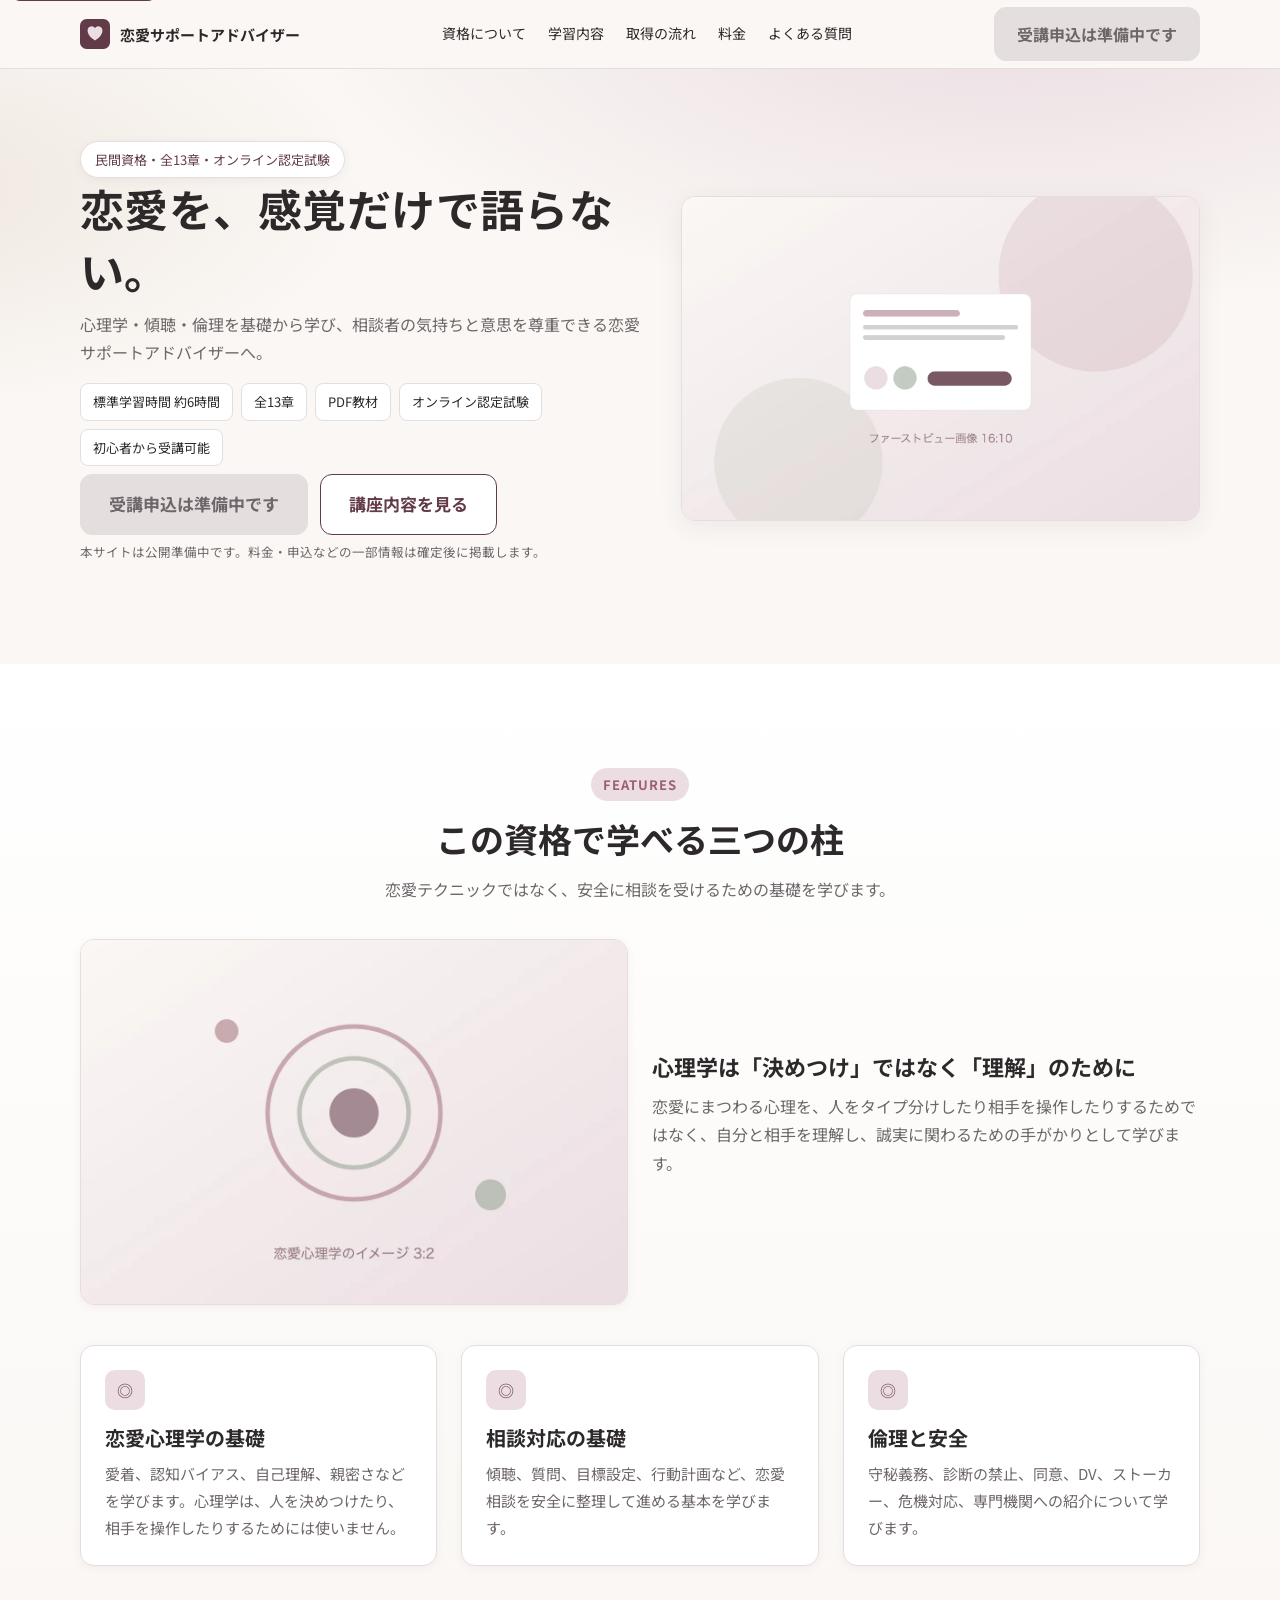
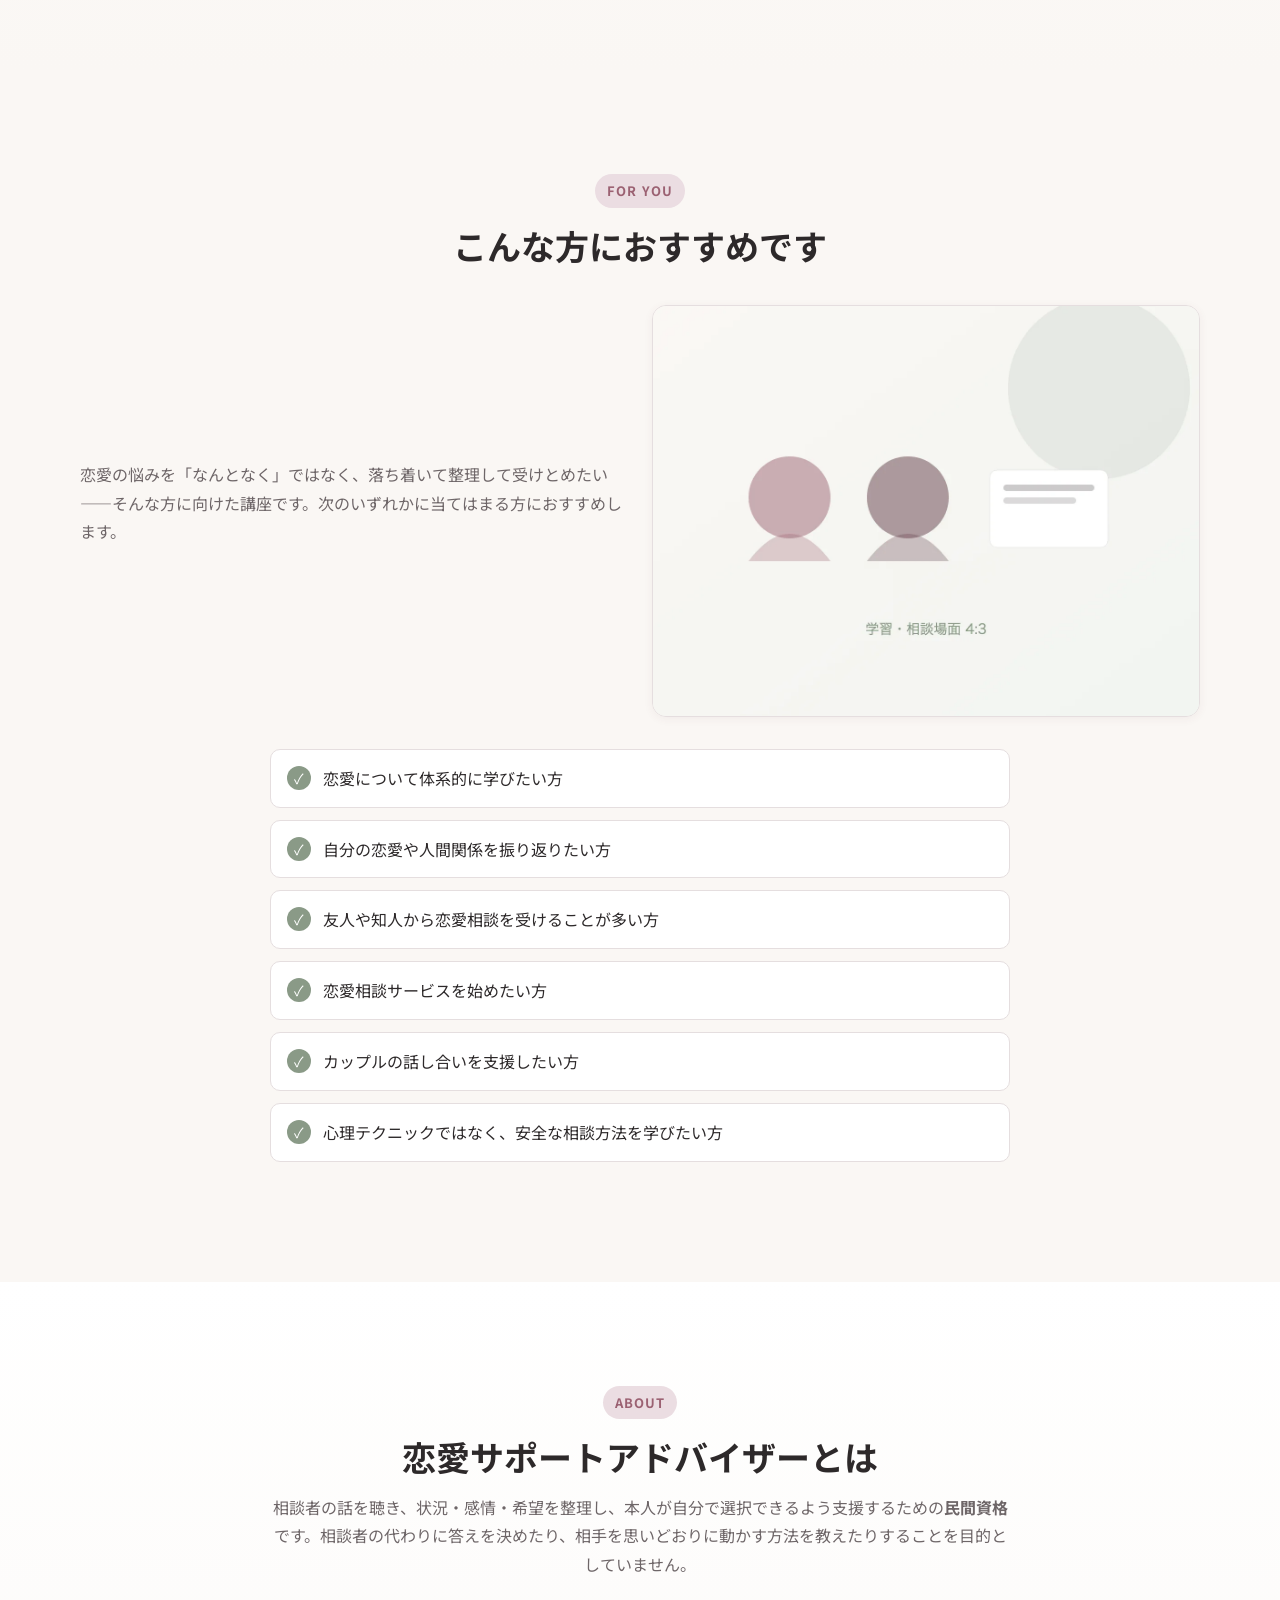
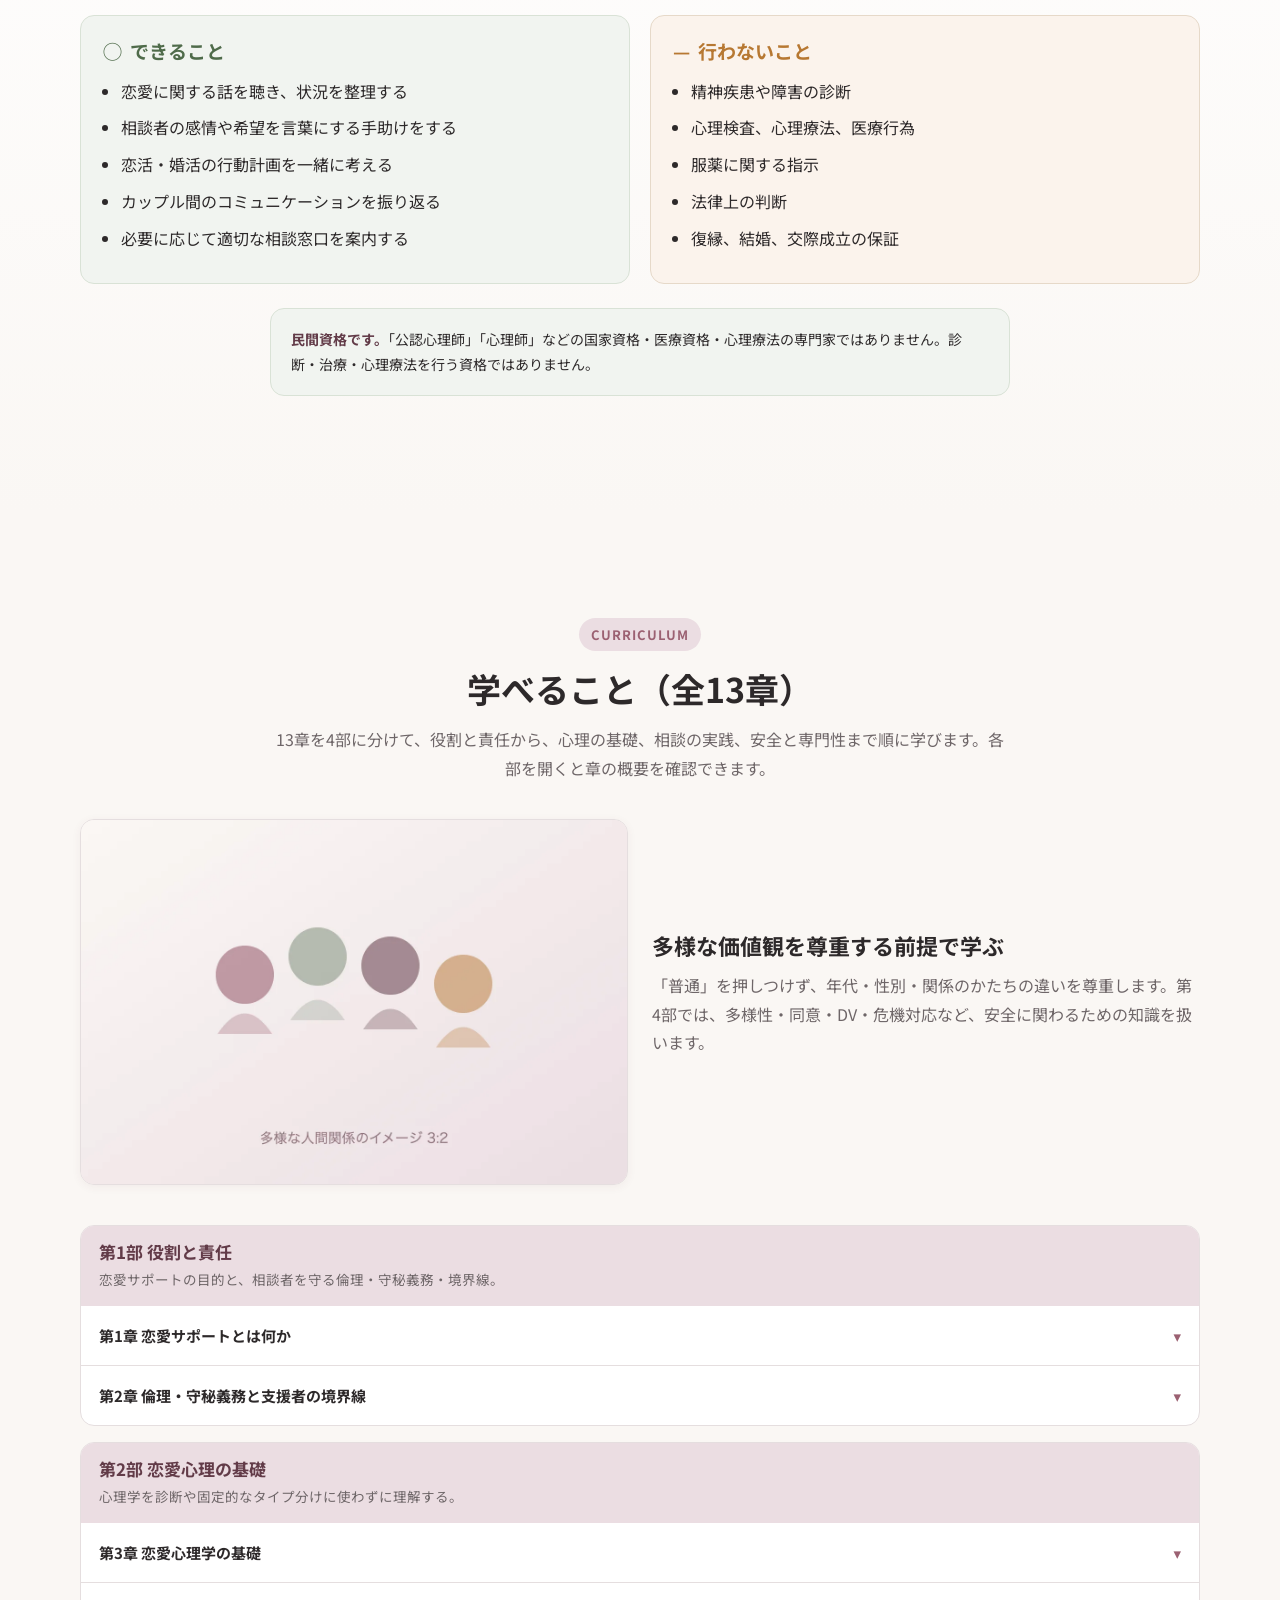
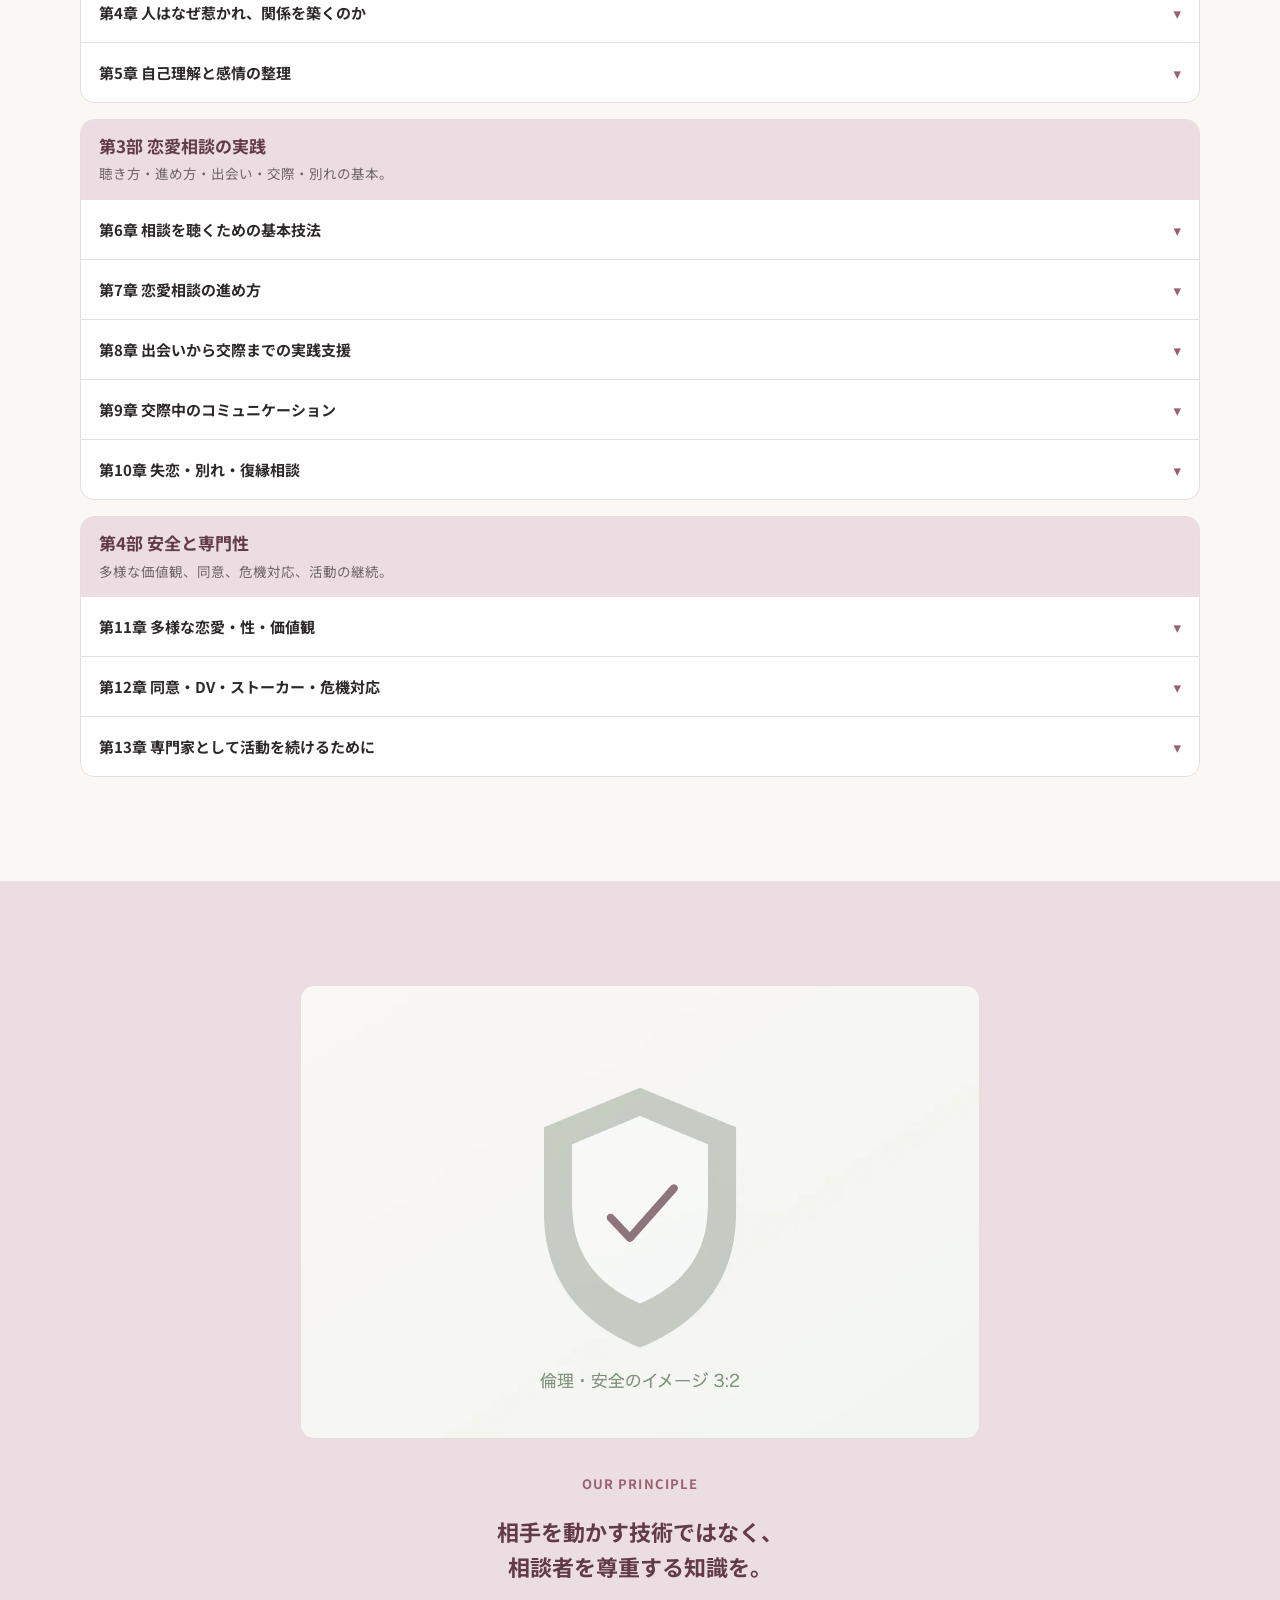
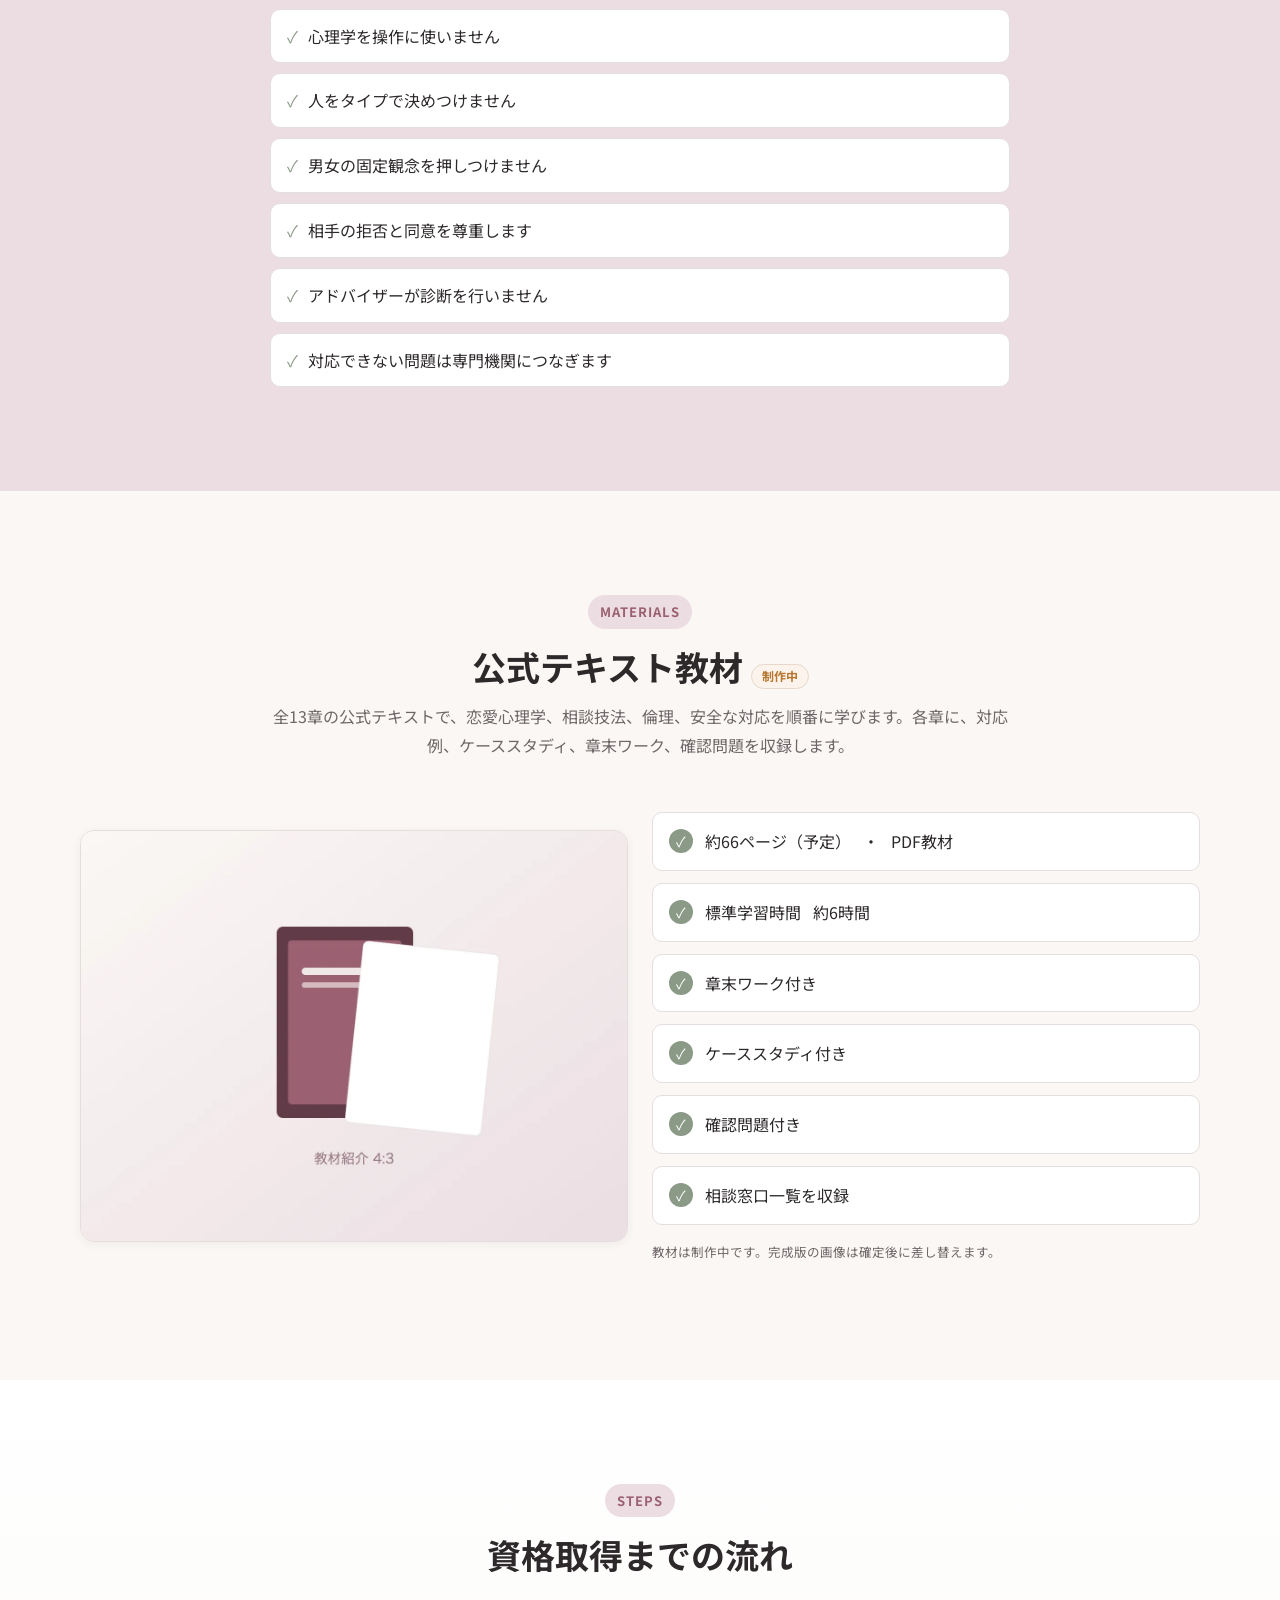
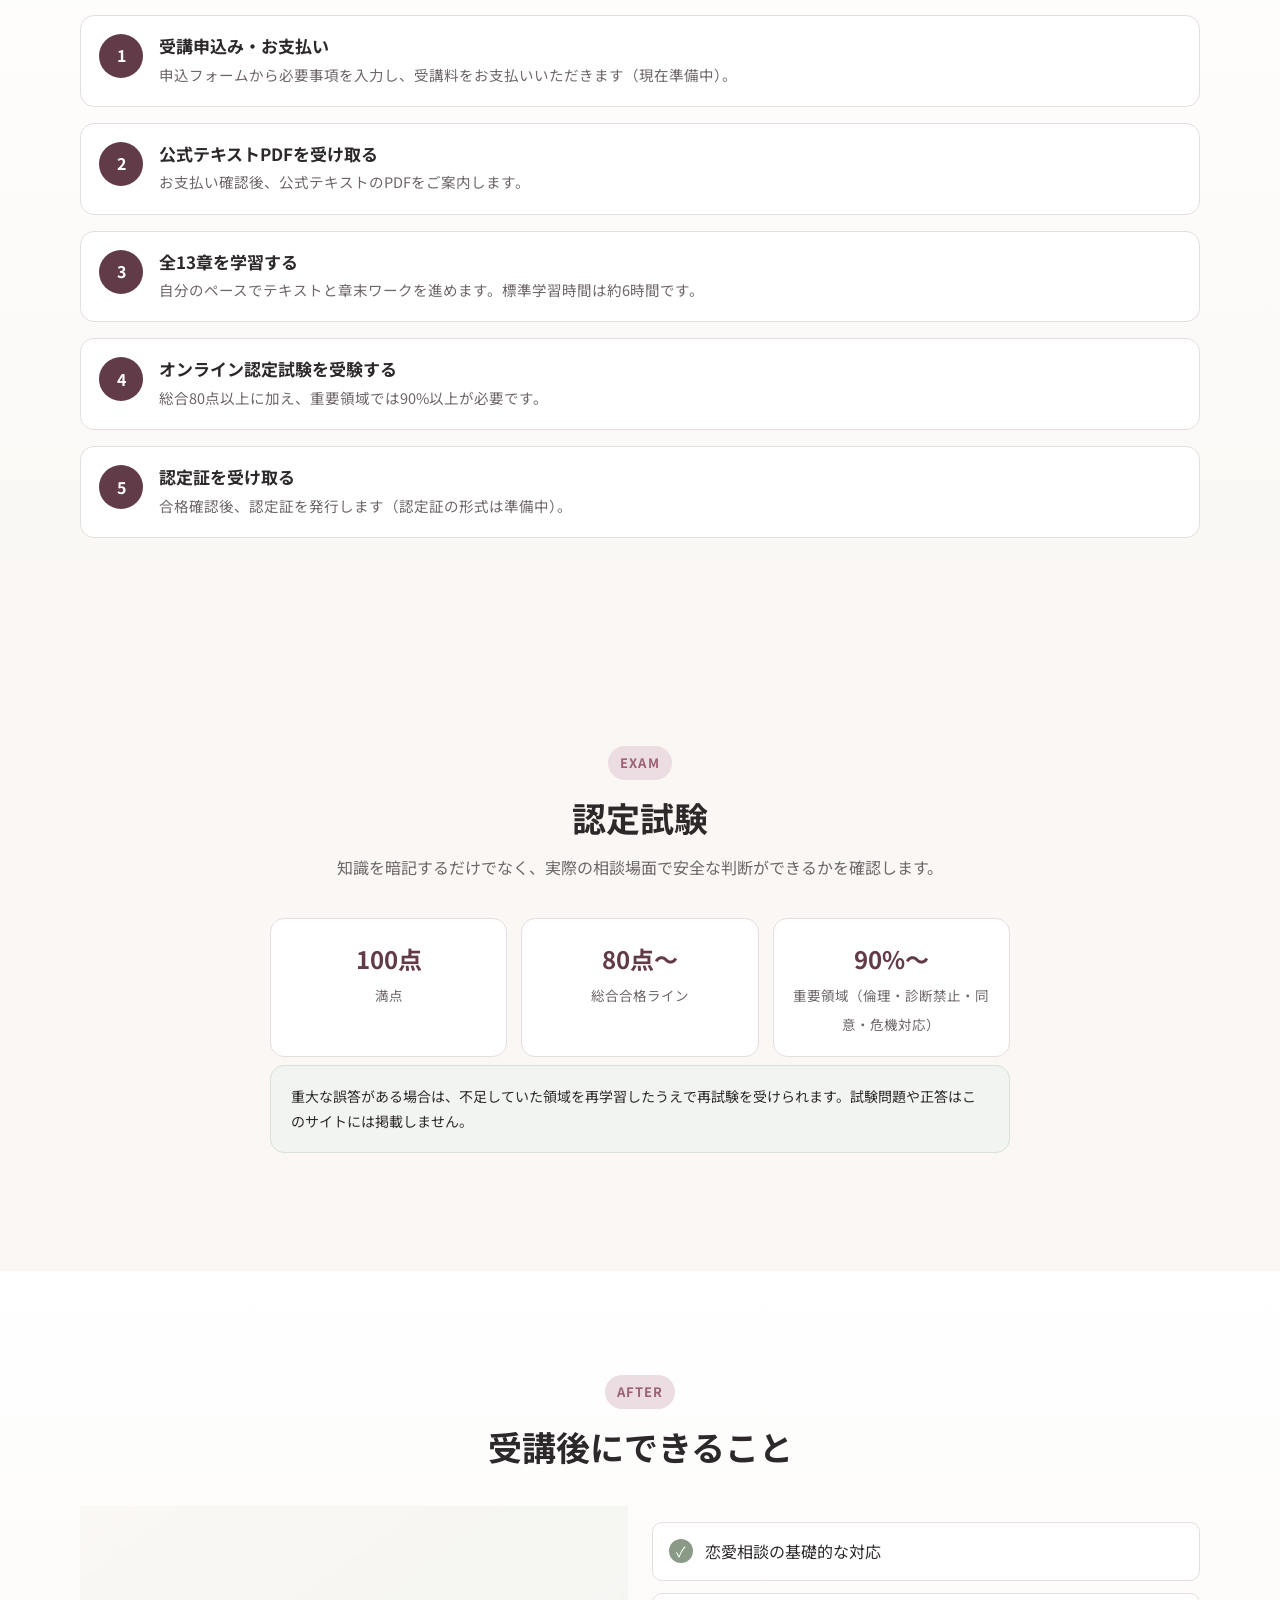
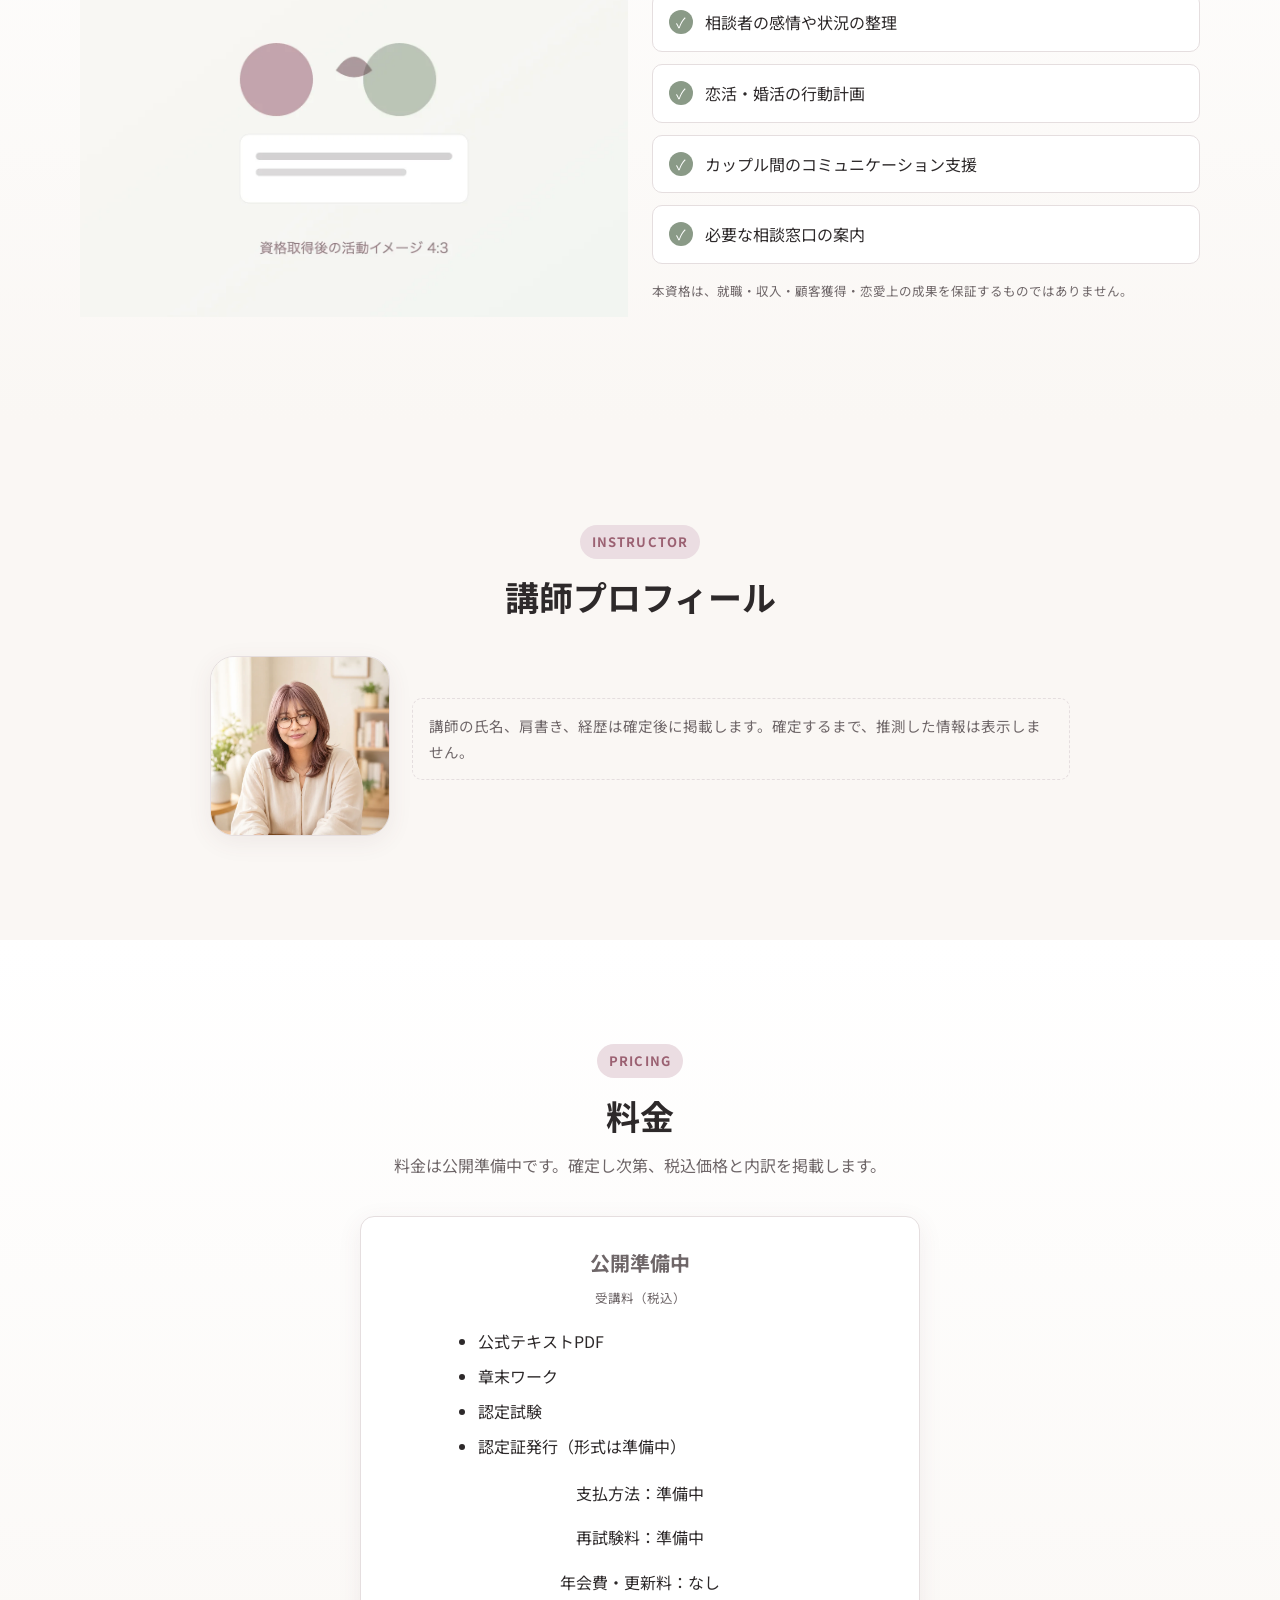
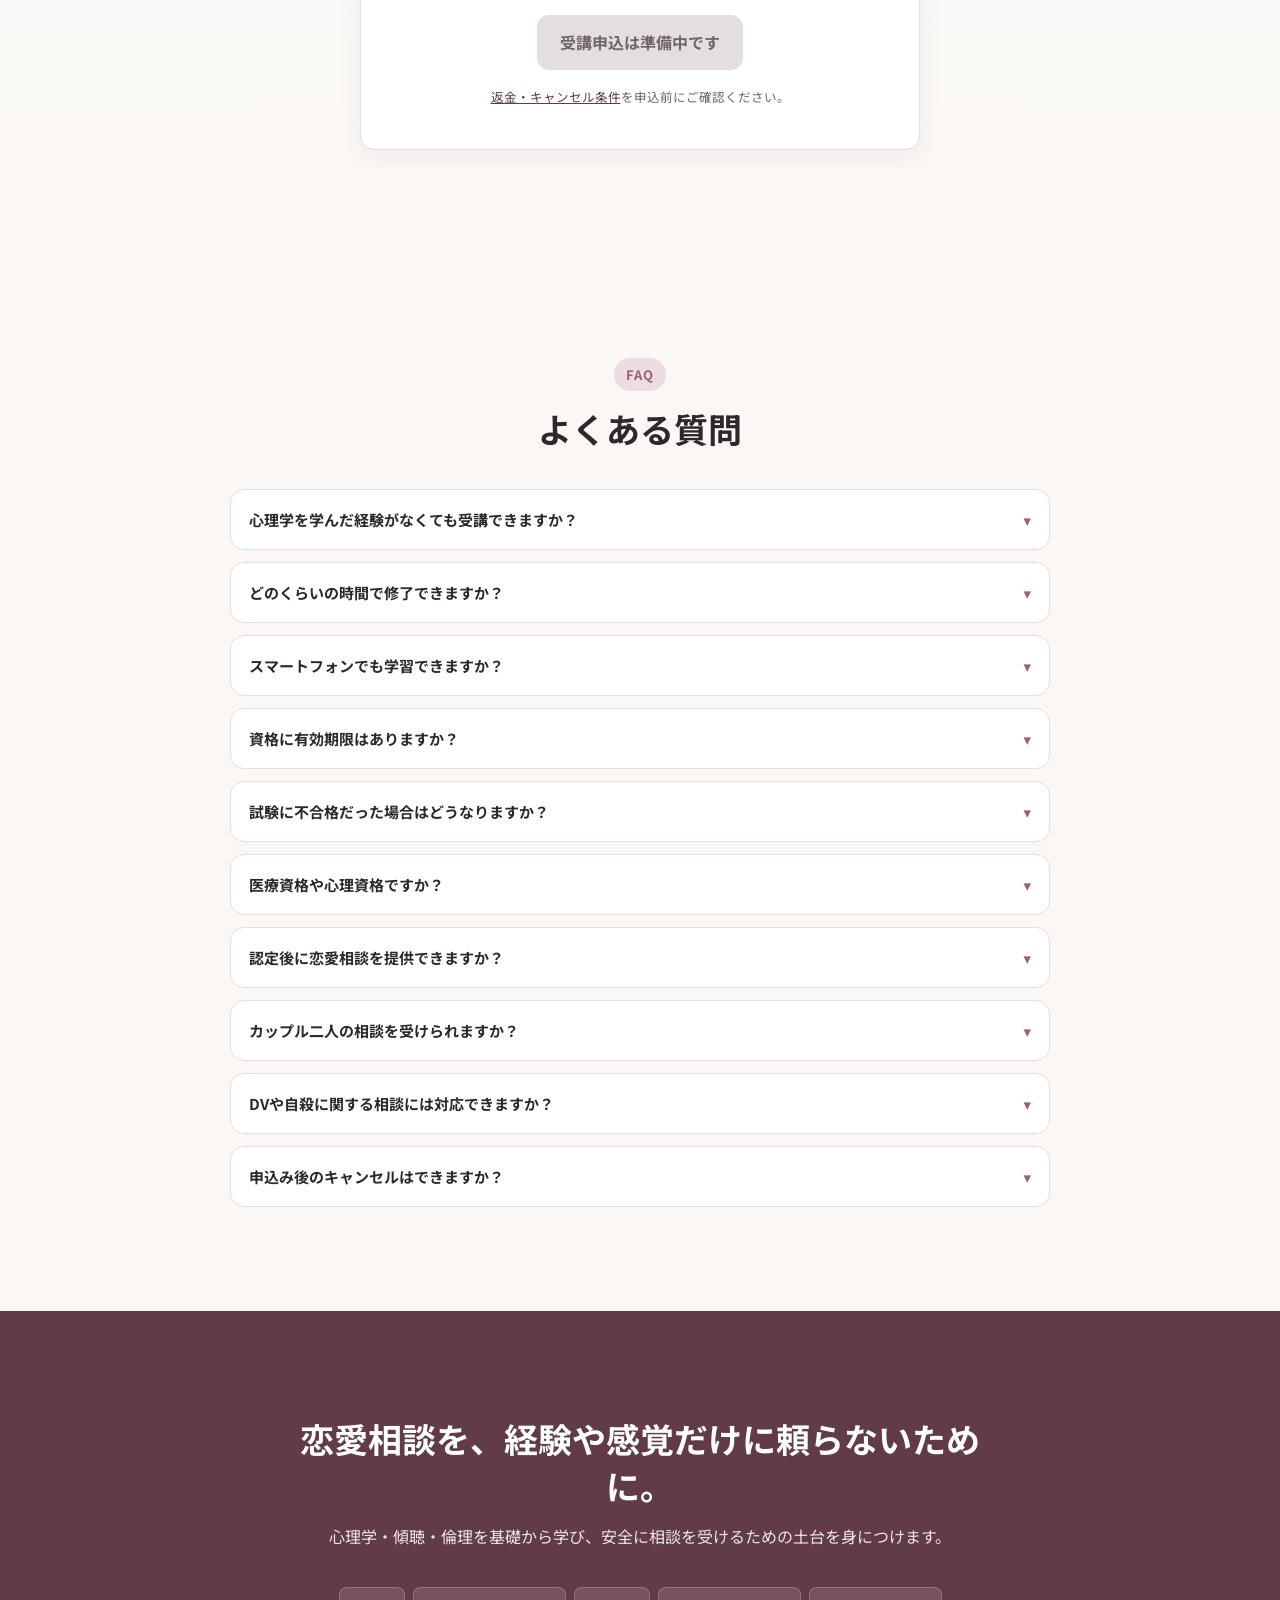
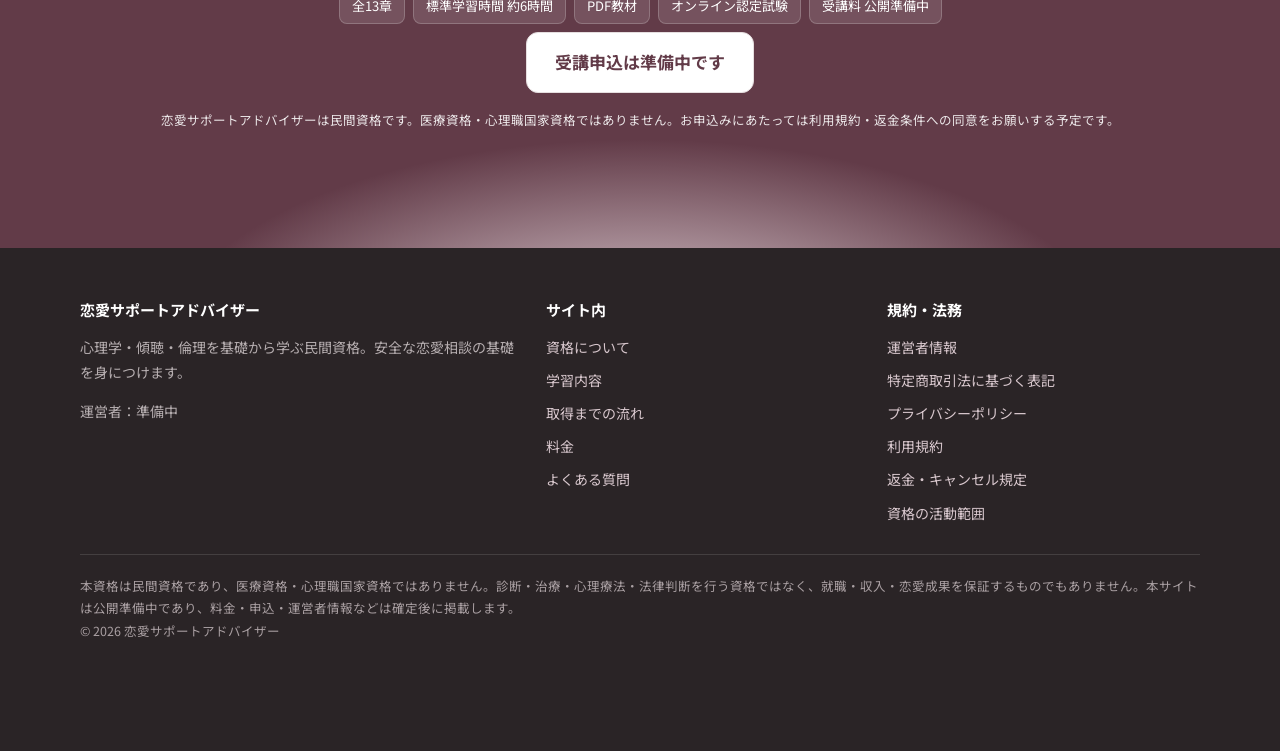
==== index.html @ 4920ebbd "検証反映: ヘッダー/文言/OGP/ページ数/画像webp化 - header__ctaの詳細度を上げモバイルで確実に非表示（401-979pxの誤表示を修正）、360pxで一行 - 認定試験「重要領" ====
<!DOCTYPE html>
<html lang="ja">
<head>
<meta charset="utf-8">
<meta name="viewport" content="width=device-width, initial-scale=1">
<title>恋愛サポートアドバイザー認定資格｜心理学・傾聴・倫理を基礎から学ぶ</title>
<meta name="description" content="恋愛心理学、傾聴、相談の進め方、倫理、同意、DV・危機対応を約6時間で学ぶ民間資格「恋愛サポートアドバイザー」。全13章のPDF教材とオンライン認定試験で、安全な恋愛相談の基礎を身につけます。">
<meta name="robots" content="index,follow">
<link rel="canonical" href="https://oshiro17.github.io/love-support-advisor-site/">
<meta property="og:type" content="website">
<meta property="og:site_name" content="恋愛サポートアドバイザー">
<meta property="og:url" content="https://oshiro17.github.io/love-support-advisor-site/">
<meta property="og:title" content="恋愛サポートアドバイザー認定資格｜心理学・傾聴・倫理を基礎から学ぶ">
<meta property="og:description" content="恋愛心理学・傾聴・倫理・同意・危機対応を約6時間で学ぶ民間資格。全13章のPDF教材とオンライン認定試験。">
<meta property="og:image" content="https://oshiro17.github.io/love-support-advisor-site/assets/images/og-image.png">
<meta property="og:image:width" content="1200">
<meta property="og:image:height" content="630">
<meta name="twitter:card" content="summary_large_image">
<meta name="twitter:image" content="https://oshiro17.github.io/love-support-advisor-site/assets/images/og-image.png">
<link rel="icon" href="assets/images/favicon.svg" type="image/svg+xml">
<link rel="preconnect" href="https://fonts.googleapis.com">
<link rel="preconnect" href="https://fonts.gstatic.com" crossorigin>
<link href="https://fonts.googleapis.com/css2?family=Noto+Sans+JP:wght@400;500;700&family=Inter:wght@400;600;700&display=swap" rel="stylesheet">
<link rel="stylesheet" href="styles.css">
<script src="site.config.js"></script>
<script src="main.js" defer></script>
</head>
<body class="has-sticky">
<a class="skip-link" href="#main">本文へスキップ</a>

<header class="header">
  <div class="container header__inner">
    <a class="brand" href="#top" aria-label="恋愛サポートアドバイザー トップへ">
      <img class="brand__mark" src="assets/images/favicon.svg" width="30" height="30" alt="">
      <span>恋愛サポートアドバイザー</span>
    </a>
    <nav class="nav" aria-label="メインナビゲーション">
      <a href="#about">資格について</a>
      <a href="#curriculum">学習内容</a>
      <a href="#flow">取得の流れ</a>
      <a href="#pricing">料金</a>
      <a href="#faq">よくある質問</a>
    </nav>
    <a class="btn btn-primary header__cta" data-apply aria-disabled="true" role="button" tabindex="-1">受講申込は準備中です</a>
    <button class="menu-toggle" type="button" aria-expanded="false" aria-controls="mobile-nav">
      <span class="menu-toggle__bars" aria-hidden="true"><span></span><span></span><span></span></span>メニュー
    </button>
  </div>
  <nav id="mobile-nav" class="mobile-nav" aria-label="モバイルナビゲーション">
    <ul>
      <li><a href="#about">資格について</a></li>
      <li><a href="#features">資格の特徴</a></li>
      <li><a href="#curriculum">学習内容（全13章）</a></li>
      <li><a href="#flow">取得までの流れ</a></li>
      <li><a href="#exam">認定試験</a></li>
      <li><a href="#pricing">料金</a></li>
      <li><a href="#faq">よくある質問</a></li>
    </ul>
  </nav>
</header>

<main id="main">
<a id="top"></a>

<!-- 1. ファーストビュー -->
<section class="hero">
  <div class="container hero__inner">
    <div class="hero__copy">
      <span class="hero__badge">民間資格・全13章・オンライン認定試験</span>
      <h1>恋愛を、感覚だけで語らない。</h1>
      <p class="hero__sub">心理学・傾聴・倫理を基礎から学び、相談者の気持ちと意思を尊重できる恋愛サポートアドバイザーへ。</p>
      <ul class="hero__facts">
        <li>標準学習時間 <span data-config="facts.studyTime">約6時間</span></li>
        <li>全13章</li>
        <li>PDF教材</li>
        <li>オンライン認定試験</li>
        <li>初心者から受講可能</li>
      </ul>
      <div class="hero__cta">
        <a class="btn btn-primary btn--lg" data-apply aria-disabled="true" role="button" tabindex="-1">受講申込は準備中です</a>
        <a class="btn btn-secondary btn--lg" href="#curriculum">講座内容を見る</a>
      </div>
      <p class="hero__notice">本サイトは公開準備中です。料金・申込などの一部情報は確定後に掲載します。</p>
    </div>
    <div class="hero__media">
      <picture>
        <source srcset="assets/images/hero.webp" type="image/webp">
        <img src="assets/images/hero.svg" width="1600" height="1000" fetchpriority="high"
             alt="恋愛相談を学ぶ落ち着いた学習場面のイメージ">
      </picture>
    </div>
  </div>
</section>

<!-- 2. 資格の特徴 -->
<section class="section section--tint" id="features">
  <div class="container">
    <div class="section__head">
      <span class="section__eyebrow">FEATURES</span>
      <h2>この資格で学べる三つの柱</h2>
      <p class="section__lead">恋愛テクニックではなく、安全に相談を受けるための基礎を学びます。</p>
    </div>
    <div class="media-row" style="margin-bottom:40px;">
      <div class="media-row__media">
        <picture>
          <source srcset="assets/images/psychology.webp" type="image/webp">
          <img src="assets/images/psychology.svg" width="1200" height="800" loading="lazy"
               alt="恋愛心理学を理解の手がかりとして学ぶことを表すイメージ">
        </picture>
      </div>
      <div class="media-row__body">
        <h3>心理学は「決めつけ」ではなく「理解」のために</h3>
        <p>恋愛にまつわる心理を、人をタイプ分けしたり相手を操作したりするためではなく、自分と相手を理解し、誠実に関わるための手がかりとして学びます。</p>
      </div>
    </div>
    <div class="grid cols-3">
      <article class="card">
        <div class="card__icon" aria-hidden="true">◎</div>
        <h3>恋愛心理学の基礎</h3>
        <p>愛着、認知バイアス、自己理解、親密さなどを学びます。心理学は、人を決めつけたり、相手を操作したりするためには使いません。</p>
      </article>
      <article class="card">
        <div class="card__icon" aria-hidden="true">◎</div>
        <h3>相談対応の基礎</h3>
        <p>傾聴、質問、目標設定、行動計画など、恋愛相談を安全に整理して進める基本を学びます。</p>
      </article>
      <article class="card">
        <div class="card__icon" aria-hidden="true">◎</div>
        <h3>倫理と安全</h3>
        <p>守秘義務、診断の禁止、同意、DV、ストーカー、危機対応、専門機関への紹介について学びます。</p>
      </article>
    </div>
  </div>
</section>

<!-- 3. こんな方におすすめ -->
<section class="section" id="audience">
  <div class="container">
    <div class="section__head">
      <span class="section__eyebrow">FOR YOU</span>
      <h2>こんな方におすすめです</h2>
    </div>
    <div class="media-row reverse" style="margin-bottom:32px;">
      <div class="media-row__media">
        <picture>
          <source srcset="assets/images/learning.webp" type="image/webp">
          <img src="assets/images/learning.svg" width="1200" height="900" loading="lazy"
               alt="相談者の話を傾聴する穏やかな学習場面のイメージ">
        </picture>
      </div>
      <div class="media-row__body">
        <p>恋愛の悩みを「なんとなく」ではなく、落ち着いて整理して受けとめたい——そんな方に向けた講座です。次のいずれかに当てはまる方におすすめします。</p>
      </div>
    </div>
    <ul class="checklist">
      <li><span class="tick" aria-hidden="true">✓</span>恋愛について体系的に学びたい方</li>
      <li><span class="tick" aria-hidden="true">✓</span>自分の恋愛や人間関係を振り返りたい方</li>
      <li><span class="tick" aria-hidden="true">✓</span>友人や知人から恋愛相談を受けることが多い方</li>
      <li><span class="tick" aria-hidden="true">✓</span>恋愛相談サービスを始めたい方</li>
      <li><span class="tick" aria-hidden="true">✓</span>カップルの話し合いを支援したい方</li>
      <li><span class="tick" aria-hidden="true">✓</span>心理テクニックではなく、安全な相談方法を学びたい方</li>
    </ul>
  </div>
</section>

<!-- 4 & 5. 恋愛サポートアドバイザーとは / できること・行わないこと -->
<section class="section section--tint" id="about">
  <div class="container">
    <div class="section__head">
      <span class="section__eyebrow">ABOUT</span>
      <h2>恋愛サポートアドバイザーとは</h2>
      <p class="section__lead">相談者の話を聴き、状況・感情・希望を整理し、本人が自分で選択できるよう支援するための<strong>民間資格</strong>です。相談者の代わりに答えを決めたり、相手を思いどおりに動かす方法を教えたりすることを目的としていません。</p>
    </div>
    <div class="split">
      <div class="panel panel--can">
        <h3><span aria-hidden="true">◯</span>できること</h3>
        <ul>
          <li>恋愛に関する話を聴き、状況を整理する</li>
          <li>相談者の感情や希望を言葉にする手助けをする</li>
          <li>恋活・婚活の行動計画を一緒に考える</li>
          <li>カップル間のコミュニケーションを振り返る</li>
          <li>必要に応じて適切な相談窓口を案内する</li>
        </ul>
      </div>
      <div class="panel panel--cannot">
        <h3><span aria-hidden="true">—</span>行わないこと</h3>
        <ul>
          <li>精神疾患や障害の診断</li>
          <li>心理検査、心理療法、医療行為</li>
          <li>服薬に関する指示</li>
          <li>法律上の判断</li>
          <li>復縁、結婚、交際成立の保証</li>
        </ul>
      </div>
    </div>
    <p class="notice" style="margin-top:24px;"><strong>民間資格です。</strong>「公認心理師」「心理師」などの国家資格・医療資格・心理療法の専門家ではありません。診断・治療・心理療法を行う資格ではありません。</p>
  </div>
</section>

<!-- 6. 全13章のカリキュラム -->
<section class="section" id="curriculum">
  <div class="container">
    <div class="section__head">
      <span class="section__eyebrow">CURRICULUM</span>
      <h2>学べること（全13章）</h2>
      <p class="section__lead">13章を4部に分けて、役割と責任から、心理の基礎、相談の実践、安全と専門性まで順に学びます。各部を開くと章の概要を確認できます。</p>
    </div>
    <div class="media-row" style="margin-bottom:40px;">
      <div class="media-row__media">
        <picture>
          <source srcset="assets/images/diversity.webp" type="image/webp">
          <img src="assets/images/diversity.svg" width="1200" height="800" loading="lazy"
               alt="多様な年代・性別・関係性の人々を尊重することを表すイメージ">
        </picture>
      </div>
      <div class="media-row__body">
        <h3>多様な価値観を尊重する前提で学ぶ</h3>
        <p>「普通」を押しつけず、年代・性別・関係のかたちの違いを尊重します。第4部では、多様性・同意・DV・危機対応など、安全に関わるための知識を扱います。</p>
      </div>
    </div>
    <div class="parts">

      <div class="part">
        <div class="part__head"><h3>第1部 役割と責任</h3><p>恋愛サポートの目的と、相談者を守る倫理・守秘義務・境界線。</p></div>
        <details class="acc"><summary>第1章 恋愛サポートとは何か<span class="chev" aria-hidden="true">▾</span></summary><div class="acc__body">恋愛サポートの目的、アドバイス・コーチング・カウンセリングの違い、できること・できないことと民間資格の位置づけを学びます。</div></details>
        <details class="acc"><summary>第2章 倫理・守秘義務と支援者の境界線<span class="chev" aria-hidden="true">▾</span></summary><div class="acc__body">守秘義務とその例外、多重関係・恋愛関係・金銭の禁止、記録と同意、事例利用の扱いを学びます。</div></details>
      </div>

      <div class="part">
        <div class="part__head"><h3>第2部 恋愛心理の基礎</h3><p>心理学を診断や固定的なタイプ分けに使わずに理解する。</p></div>
        <details class="acc"><summary>第3章 恋愛心理学の基礎<span class="chev" aria-hidden="true">▾</span></summary><div class="acc__body">理論・研究結果・俗説の区別、相関と因果、愛着を診断や固定ラベルにしない考え方を学びます。</div></details>
        <details class="acc"><summary>第4章 人はなぜ惹かれ、関係を築くのか<span class="chev" aria-hidden="true">▾</span></summary><div class="acc__body">愛の三角理論や有名な心理効果を、限界とともに理解し、操作技術として使わない姿勢を学びます。</div></details>
        <details class="acc"><summary>第5章 自己理解と感情の整理<span class="chev" aria-hidden="true">▾</span></summary><div class="acc__body">事実・解釈・感情・希望を分けて整理する、本書の中心スキルを学びます。</div></details>
      </div>

      <div class="part">
        <div class="part__head"><h3>第3部 恋愛相談の実践</h3><p>聴き方・進め方・出会い・交際・別れの基本。</p></div>
        <details class="acc"><summary>第6章 相談を聴くための基本技法<span class="chev" aria-hidden="true">▾</span></summary><div class="acc__body">傾聴・要約・質問の使い分け、断定や説得を避ける聴き方を学びます。</div></details>
        <details class="acc"><summary>第7章 恋愛相談の進め方<span class="chev" aria-hidden="true">▾</span></summary><div class="acc__body">受付から目標設定、選択肢の整理、終結・専門機関への紹介までの流れを学びます。</div></details>
        <details class="acc"><summary>第8章 出会いから交際までの実践支援<span class="chev" aria-hidden="true">▾</span></summary><div class="acc__body">安全と同意を最優先に、出会いから交際までの選択肢を整理して支援します。</div></details>
        <details class="acc"><summary>第9章 交際中のコミュニケーション<span class="chev" aria-hidden="true">▾</span></summary><div class="acc__body">対立を人格批判にせず、事実と要望で整理するコミュニケーションを学びます。</div></details>
        <details class="acc"><summary>第10章 失恋・別れ・復縁相談<span class="chev" aria-hidden="true">▾</span></summary><div class="acc__body">喪失への寄り添い、拒絶と境界線の尊重、ストーカー化を防ぐ視点を学びます。</div></details>
      </div>

      <div class="part">
        <div class="part__head"><h3>第4部 安全と専門性</h3><p>多様な価値観、同意、危機対応、活動の継続。</p></div>
        <details class="acc"><summary>第11章 多様な恋愛・性・価値観<span class="chev" aria-hidden="true">▾</span></summary><div class="acc__body">「普通」を押しつけず、多様な価値観や関係のかたちを尊重して対応します。</div></details>
        <details class="acc"><summary>第12章 同意・DV・ストーカー・危機対応<span class="chev" aria-hidden="true">▾</span></summary><div class="acc__body">同意の条件、DVやストーカー、自傷・自殺の危険を見分け、専門機関へ安全につなぐ方法を学びます。</div></details>
        <details class="acc"><summary>第13章 専門家として活動を続けるために<span class="chev" aria-hidden="true">▾</span></summary><div class="acc__body">記録・契約・広告表示の注意、守秘との関係、支援者自身のセルフケアを学びます。</div></details>
      </div>

    </div>
  </div>
</section>

<!-- 7. この資格が大切にすること -->
<section class="section section--rose" id="values">
  <div class="container">
    <div style="max-width:680px;margin:0 auto 28px;">
      <picture>
        <source srcset="assets/images/ethics.webp" type="image/webp">
        <img src="assets/images/ethics.svg" width="1200" height="800" loading="lazy"
             style="border-radius:14px;border:1px solid var(--border);"
             alt="倫理と安全を大切にすることを表すイメージ">
      </picture>
    </div>
    <div class="principle">
      <span class="section__eyebrow">OUR PRINCIPLE</span>
      <p class="principle__msg">相手を動かす技術ではなく、<br>相談者を尊重する知識を。</p>
      <ul>
        <li><span class="tick" aria-hidden="true">✓</span>心理学を操作に使いません</li>
        <li><span class="tick" aria-hidden="true">✓</span>人をタイプで決めつけません</li>
        <li><span class="tick" aria-hidden="true">✓</span>男女の固定観念を押しつけません</li>
        <li><span class="tick" aria-hidden="true">✓</span>相手の拒否と同意を尊重します</li>
        <li><span class="tick" aria-hidden="true">✓</span>アドバイザーが診断を行いません</li>
        <li><span class="tick" aria-hidden="true">✓</span>対応できない問題は専門機関につなぎます</li>
      </ul>
    </div>
  </div>
</section>

<!-- 8. 教材紹介 -->
<section class="section" id="materials">
  <div class="container">
    <div class="section__head">
      <span class="section__eyebrow">MATERIALS</span>
      <h2>公式テキスト教材 <span class="pending">制作中</span></h2>
      <p class="section__lead">全13章の公式テキストで、恋愛心理学、相談技法、倫理、安全な対応を順番に学びます。各章に、対応例、ケーススタディ、章末ワーク、確認問題を収録します。</p>
    </div>
    <div class="media-row">
      <div class="media-row__media">
        <picture>
          <source srcset="assets/images/textbook.webp" type="image/webp">
          <img src="assets/images/textbook.svg" width="1200" height="900" loading="lazy"
               alt="公式テキスト教材の表紙と中面のイメージ（制作中）">
        </picture>
      </div>
      <div class="media-row__body">
        <ul class="checklist" style="max-width:none;">
          <li><span class="tick" aria-hidden="true">✓</span><span data-config="facts.pages">約66ページ（予定）</span>・<span data-config="facts.format">PDF教材</span></li>
          <li><span class="tick" aria-hidden="true">✓</span>標準学習時間 <span data-config="facts.studyTime">約6時間</span></li>
          <li><span class="tick" aria-hidden="true">✓</span>章末ワーク付き</li>
          <li><span class="tick" aria-hidden="true">✓</span>ケーススタディ付き</li>
          <li><span class="tick" aria-hidden="true">✓</span>確認問題付き</li>
          <li><span class="tick" aria-hidden="true">✓</span>相談窓口一覧を収録</li>
        </ul>
        <p class="hero__notice">教材は制作中です。完成版の画像は確定後に差し替えます。</p>
      </div>
    </div>
  </div>
</section>

<!-- 9. 資格取得までの流れ -->
<section class="section section--tint" id="flow">
  <div class="container">
    <div class="section__head">
      <span class="section__eyebrow">STEPS</span>
      <h2>資格取得までの流れ</h2>
    </div>
    <div class="steps">
      <div class="step"><div class="step__num">1</div><div><h3>受講申込み・お支払い</h3><p>申込フォームから必要事項を入力し、受講料をお支払いいただきます（現在準備中）。</p></div></div>
      <div class="step"><div class="step__num">2</div><div><h3>公式テキストPDFを受け取る</h3><p>お支払い確認後、公式テキストのPDFをご案内します。</p></div></div>
      <div class="step"><div class="step__num">3</div><div><h3>全13章を学習する</h3><p>自分のペースでテキストと章末ワークを進めます。標準学習時間は<span data-config="facts.studyTime">約6時間</span>です。</p></div></div>
      <div class="step"><div class="step__num">4</div><div><h3>オンライン認定試験を受験する</h3><p><span data-config="facts.passOverall">総合80点以上</span>に加え、重要領域では<span data-config="facts.passKeyArea">90%以上</span>が必要です。</p></div></div>
      <div class="step"><div class="step__num">5</div><div><h3>認定証を受け取る</h3><p>合格確認後、認定証を発行します（認定証の形式は準備中）。</p></div></div>
    </div>
  </div>
</section>

<!-- 10. 認定試験 -->
<section class="section" id="exam">
  <div class="container">
    <div class="section__head">
      <span class="section__eyebrow">EXAM</span>
      <h2>認定試験</h2>
      <p class="section__lead">知識を暗記するだけでなく、実際の相談場面で安全な判断ができるかを確認します。</p>
    </div>
    <div class="exam-stats">
      <div class="stat"><b>100点</b><span>満点</span></div>
      <div class="stat"><b>80点〜</b><span>総合合格ライン</span></div>
      <div class="stat"><b>90%〜</b><span>重要領域（倫理・診断禁止・同意・危機対応）</span></div>
    </div>
    <p class="notice">重大な誤答がある場合は、不足していた領域を再学習したうえで再試験を受けられます。試験問題や正答はこのサイトには掲載しません。</p>
  </div>
</section>

<!-- 11. 受講後にできること -->
<section class="section section--tint" id="after">
  <div class="container">
    <div class="section__head">
      <span class="section__eyebrow">AFTER</span>
      <h2>受講後にできること</h2>
    </div>
    <div class="grid cols-2">
      <div class="media-row__media">
        <picture>
          <source srcset="assets/images/activity.webp" type="image/webp">
          <img src="assets/images/activity.svg" width="1200" height="900" loading="lazy"
               alt="資格取得後に恋愛相談を行う活動のイメージ">
        </picture>
      </div>
      <div>
        <ul class="checklist" style="max-width:none;">
          <li><span class="tick" aria-hidden="true">✓</span>恋愛相談の基礎的な対応</li>
          <li><span class="tick" aria-hidden="true">✓</span>相談者の感情や状況の整理</li>
          <li><span class="tick" aria-hidden="true">✓</span>恋活・婚活の行動計画</li>
          <li><span class="tick" aria-hidden="true">✓</span>カップル間のコミュニケーション支援</li>
          <li><span class="tick" aria-hidden="true">✓</span>必要な相談窓口の案内</li>
        </ul>
        <p class="hero__notice">本資格は、就職・収入・顧客獲得・恋愛上の成果を保証するものではありません。</p>
      </div>
    </div>
  </div>
</section>

<!-- 12. 講師プロフィール -->
<section class="section" id="profile">
  <div class="container">
    <div class="section__head">
      <span class="section__eyebrow">INSTRUCTOR</span>
      <h2>講師プロフィール</h2>
    </div>
    <div class="profile">
      <picture>
        <source srcset="assets/images/profile.webp" type="image/webp">
        <img class="profile__img" src="assets/images/profile.png" width="180" height="180" loading="lazy"
             alt="講師のプロフィール写真">
      </picture>
      <div class="profile__body">
        <p class="profile__pending">講師の氏名、肩書き、経歴は確定後に掲載します。確定するまで、推測した情報は表示しません。</p>
      </div>
    </div>
  </div>
</section>

<!-- 13. 料金 -->
<section class="section section--tint" id="pricing">
  <div class="container">
    <div class="section__head">
      <span class="section__eyebrow">PRICING</span>
      <h2>料金</h2>
      <p class="section__lead">料金は公開準備中です。確定し次第、税込価格と内訳を掲載します。</p>
    </div>
    <div class="price-card">
      <div class="amount tbd" data-config="pricing.tuition">公開準備中</div>
      <p class="hero__notice">受講料（税込）</p>
      <ul>
        <li>公式テキストPDF</li>
        <li>章末ワーク</li>
        <li>認定試験</li>
        <li>認定証発行（形式は準備中）</li>
      </ul>
      <p>支払方法：<span data-config="pricing.payment">準備中</span></p>
      <p>再試験料：<span data-config="pricing.retakeFee">準備中</span></p>
      <p>年会費・更新料：<span data-config="pricing.annualFee">なし</span></p>
      <p style="margin-top:18px;">
        <a class="btn btn-primary" data-apply aria-disabled="true" role="button" tabindex="-1">受講申込は準備中です</a>
      </p>
      <p class="hero__notice"><a href="legal/refund.html">返金・キャンセル条件</a>を申込前にご確認ください。</p>
    </div>
  </div>
</section>

<!-- 14. FAQ -->
<section class="section" id="faq">
  <div class="container">
    <div class="section__head">
      <span class="section__eyebrow">FAQ</span>
      <h2>よくある質問</h2>
    </div>
    <div class="faq">
      <details><summary>心理学を学んだ経験がなくても受講できますか？<span class="chev" aria-hidden="true">▾</span></summary><div class="faq__a">はい。専門用語には説明を付け、初めて心理学に触れる方にも理解しやすい構成にしています。</div></details>
      <details><summary>どのくらいの時間で修了できますか？<span class="chev" aria-hidden="true">▾</span></summary><div class="faq__a">標準学習時間は約6時間です。学習速度やワークへの取り組み方によって異なります。</div></details>
      <details><summary>スマートフォンでも学習できますか？<span class="chev" aria-hidden="true">▾</span></summary><div class="faq__a">PDFを閲覧できるスマートフォン、タブレット、パソコンで学習できます。画面の大きい端末や印刷での学習もおすすめします。</div></details>
      <details><summary>資格に有効期限はありますか？<span class="chev" aria-hidden="true">▾</span></summary><div class="faq__a">現在、更新制は予定していません。ただし、制度や相談窓口の情報は変わるため、認定後も継続して学ぶことを推奨します。</div></details>
      <details><summary>試験に不合格だった場合はどうなりますか？<span class="chev" aria-hidden="true">▾</span></summary><div class="faq__a">不足していた領域を再学習した後、再試験を受けられます。再試験料は準備中です。</div></details>
      <details><summary>医療資格や心理資格ですか？<span class="chev" aria-hidden="true">▾</span></summary><div class="faq__a">いいえ。本資格は恋愛相談と関係支援の基礎を学ぶ民間資格です。診断、治療、心理検査、心理療法を行うための資格ではありません。</div></details>
      <details><summary>認定後に恋愛相談を提供できますか？<span class="chev" aria-hidden="true">▾</span></summary><div class="faq__a">資格の範囲内で、恋愛相談、状況整理、行動計画、コミュニケーション支援などを提供できます。医療・心理・法律上の専門判断は行いません。</div></details>
      <details><summary>カップル二人の相談を受けられますか？<span class="chev" aria-hidden="true">▾</span></summary><div class="faq__a">コミュニケーションの整理など、資格範囲内の支援は可能です。ただし、DVや安全上の問題が疑われる場合、安易な同席相談は行わず専門機関へつなぎます。</div></details>
      <details><summary>DVや自殺に関する相談には対応できますか？<span class="chev" aria-hidden="true">▾</span></summary><div class="faq__a">アドバイザーだけで解決しようとせず、安全を確認し、警察・医療・行政などの専門機関へつなぐことを学びます。</div></details>
      <details><summary>申込み後のキャンセルはできますか？<span class="chev" aria-hidden="true">▾</span></summary><div class="faq__a">キャンセル・返金条件は準備中です。確定後に<a href="legal/refund.html">返金・キャンセル規定</a>へ掲載します。</div></details>
    </div>
  </div>
</section>

<!-- 15. 最終CTA -->
<section class="section final-cta" id="apply">
  <div class="container">
    <div class="section__head">
      <h2>恋愛相談を、経験や感覚だけに頼らないために。</h2>
      <p>心理学・傾聴・倫理を基礎から学び、安全に相談を受けるための土台を身につけます。</p>
    </div>
    <ul class="hero__facts" style="justify-content:center;">
      <li>全13章</li>
      <li>標準学習時間 <span data-config="facts.studyTime">約6時間</span></li>
      <li>PDF教材</li>
      <li>オンライン認定試験</li>
      <li>受講料 <span data-config="pricing.tuition">公開準備中</span></li>
    </ul>
    <p style="text-align:center;margin-top:8px;">
      <a class="btn btn-primary btn--lg" data-apply aria-disabled="true" role="button" tabindex="-1">受講申込は準備中です</a>
    </p>
    <p class="final-cta__note">恋愛サポートアドバイザーは民間資格です。医療資格・心理職国家資格ではありません。お申込みにあたっては利用規約・返金条件への同意をお願いする予定です。</p>
  </div>
</section>

</main>

<!-- 16. フッター -->
<footer class="footer">
  <div class="container">
    <div class="footer__grid">
      <div>
        <h4>恋愛サポートアドバイザー</h4>
        <p style="color:#B6AEB0;">心理学・傾聴・倫理を基礎から学ぶ民間資格。安全な恋愛相談の基礎を身につけます。</p>
        <p style="color:#B6AEB0;">運営者：<span data-config="operator.name">準備中</span></p>
      </div>
      <div>
        <h4>サイト内</h4>
        <ul>
          <li><a href="#about">資格について</a></li>
          <li><a href="#curriculum">学習内容</a></li>
          <li><a href="#flow">取得までの流れ</a></li>
          <li><a href="#pricing">料金</a></li>
          <li><a href="#faq">よくある質問</a></li>
        </ul>
      </div>
      <div>
        <h4>規約・法務</h4>
        <ul>
          <li><a href="legal/operator.html">運営者情報</a></li>
          <li><a href="legal/tokushoho.html">特定商取引法に基づく表記</a></li>
          <li><a href="legal/privacy.html">プライバシーポリシー</a></li>
          <li><a href="legal/terms.html">利用規約</a></li>
          <li><a href="legal/refund.html">返金・キャンセル規定</a></li>
          <li><a href="legal/scope.html">資格の活動範囲</a></li>
        </ul>
      </div>
    </div>
    <p class="footer__legalnote">本資格は民間資格であり、医療資格・心理職国家資格ではありません。診断・治療・心理療法・法律判断を行う資格ではなく、就職・収入・恋愛成果を保証するものでもありません。本サイトは公開準備中であり、料金・申込・運営者情報などは確定後に掲載します。<br>© <span data-year>2026</span> 恋愛サポートアドバイザー</p>
  </div>
</footer>

<!-- スマートフォン固定CTA -->
<div class="sticky-cta" aria-label="申込（準備中）">
  <a class="btn btn-primary" data-apply aria-disabled="true" role="button" tabindex="-1">受講申込は準備中です</a>
</div>

</body>
</html>
---- styles.css ----
/* =========================================================
   恋愛サポートアドバイザー 資格紹介LP スタイル
   配色・タイポ・余白は website/design-system.md に準拠
   ========================================================= */
:root {
  --primary: #9B6172;
  --primary-dark: #623B48;
  --primary-light: #EBDDE2;
  --bg: #FAF7F4;
  --surface: #FFFFFF;
  --text: #2D292A;
  --muted: #6E6668;
  --support: #8A9A87;
  --warning: #B77832;
  --border: #E5DEDF;

  --maxw: 1160px;
  --readw: 740px;
  --radius: 14px;
  --radius-sm: 10px;
  --shadow: 0 6px 24px rgba(98, 59, 72, 0.08);
  --shadow-sm: 0 2px 10px rgba(98, 59, 72, 0.06);

  --font-base: "Noto Sans JP", "Inter", system-ui, -apple-system, "Hiragino Kaku Gothic ProN", "Yu Gothic", sans-serif;

  --header-h: 60px;
  --space-section: 72px;
}

* { box-sizing: border-box; }
html { scroll-behavior: smooth; -webkit-text-size-adjust: 100%; }
@media (prefers-reduced-motion: reduce) {
  html { scroll-behavior: auto; }
  * { animation-duration: 0.001ms !important; transition-duration: 0.001ms !important; }
}

body {
  margin: 0;
  font-family: var(--font-base);
  color: var(--text);
  background: var(--bg);
  line-height: 1.8;
  font-size: 16px;
  overflow-x: hidden;
}

h1, h2, h3 { line-height: 1.4; font-weight: 700; }
p { margin: 0 0 1em; }
a { color: var(--primary-dark); }
img, svg { max-width: 100%; height: auto; display: block; }

.container { width: 100%; max-width: var(--maxw); margin-inline: auto; padding-inline: 20px; }
.section { padding-block: var(--space-section); position: relative; }
.section--tint { background: linear-gradient(180deg, #fff 0%, var(--bg) 100%); }
.section--rose { background: var(--primary-light); }
.section__head { max-width: var(--readw); margin: 0 auto 36px; text-align: center; }
.section__eyebrow {
  display: inline-block; font-size: 13px; letter-spacing: .08em; font-weight: 700;
  color: var(--primary); background: var(--primary-light); padding: 5px 12px; border-radius: 999px; margin-bottom: 14px;
}
.section h2 { font-size: 28px; margin: 0 0 12px; }
.section__lead { color: var(--muted); margin: 0; }

/* skip link */
.skip-link {
  position: absolute; left: 12px; top: -48px; background: var(--primary-dark); color: #fff;
  padding: 10px 16px; border-radius: 8px; z-index: 200; transition: top .15s;
}
.skip-link:focus { top: 12px; }

/* focus visibility */
a:focus-visible, button:focus-visible, summary:focus-visible, .chapter summary:focus-visible {
  outline: 3px solid var(--primary); outline-offset: 2px; border-radius: 6px;
}

/* ---------- Header ---------- */
.header {
  position: sticky; top: 0; z-index: 100; background: rgba(250, 247, 244, 0.92);
  backdrop-filter: saturate(1.1) blur(8px);
  border-bottom: 1px solid var(--border);
}
.header__inner { display: flex; align-items: center; justify-content: space-between; gap: 8px; height: var(--header-h); }
.brand { display: flex; align-items: center; gap: 10px; font-weight: 700; color: var(--text); text-decoration: none; font-size: 15px; min-width: 0; }
.brand span { white-space: nowrap; overflow: hidden; text-overflow: ellipsis; }
.brand__mark { width: 30px; height: 30px; flex: 0 0 auto; }
.nav { display: none; }
.nav a { color: var(--text); text-decoration: none; font-size: 14px; padding: 8px 10px; border-radius: 8px; }
.nav a:hover { background: var(--primary-light); color: var(--primary-dark); }
.header .header__cta { display: none; }
.menu-toggle {
  display: inline-flex; align-items: center; gap: 8px; background: var(--surface); border: 1px solid var(--border);
  border-radius: 10px; padding: 8px 12px; font-size: 14px; cursor: pointer; color: var(--text);
}
.menu-toggle__bars { width: 18px; height: 12px; position: relative; }
.menu-toggle__bars span { position: absolute; left: 0; right: 0; height: 2px; background: var(--primary-dark); }
.menu-toggle__bars span:nth-child(1){ top: 0; } .menu-toggle__bars span:nth-child(2){ top: 5px; } .menu-toggle__bars span:nth-child(3){ top: 10px; }

.mobile-nav { display: none; border-top: 1px solid var(--border); background: var(--surface); }
.mobile-nav.open { display: block; }
.mobile-nav ul { list-style: none; margin: 0; padding: 8px 20px 16px; }
.mobile-nav a { display: block; padding: 12px 8px; color: var(--text); text-decoration: none; border-bottom: 1px solid var(--border); }

/* ---------- Buttons ---------- */
.btn {
  display: inline-flex; align-items: center; justify-content: center; gap: 8px;
  min-height: 48px; padding: 12px 22px; border-radius: 12px; font-weight: 700; font-size: 16px;
  text-decoration: none; cursor: pointer; border: 1.5px solid transparent; transition: transform .12s, box-shadow .12s, background .12s;
}
.btn-primary { background: var(--primary-dark); color: #fff; box-shadow: var(--shadow-sm); }
.btn-primary:hover { transform: translateY(-1px); box-shadow: var(--shadow); }
.btn-secondary { background: var(--surface); color: var(--primary-dark); border-color: var(--primary-dark); }
.btn-secondary:hover { background: var(--primary-light); }
.btn[disabled], .btn[aria-disabled="true"] {
  background: var(--border); color: var(--muted); border-color: var(--border);
  cursor: not-allowed; box-shadow: none; transform: none; pointer-events: none;
}
.btn--lg { min-height: 54px; font-size: 17px; padding: 14px 28px; }
.btn__note { display: block; font-size: 12px; color: var(--muted); margin-top: 8px; font-weight: 400; }

/* ---------- Hero ---------- */
.hero { position: relative; overflow: hidden; background:
  radial-gradient(1200px 500px at 80% -10%, var(--primary-light), transparent 60%),
  radial-gradient(900px 400px at -10% 20%, #EFE7DF, transparent 55%), var(--bg); }
.hero__inner { display: grid; gap: 28px; padding-block: 48px 56px; }
.hero__badge { display: inline-flex; align-items: center; gap: 8px; align-self: start;
  background: var(--surface); border: 1px solid var(--border); border-radius: 999px; padding: 6px 14px; font-size: 13px; color: var(--primary-dark); box-shadow: var(--shadow-sm); }
.hero h1 { font-size: 34px; margin: 0 0 8px; letter-spacing: .01em; }
.hero__sub { font-size: 16px; color: var(--muted); max-width: 38em; }
.hero__facts { display: flex; flex-wrap: wrap; gap: 8px; padding: 0; margin: 4px 0 8px; list-style: none; }
.hero__facts li { font-size: 13px; background: var(--surface); border: 1px solid var(--border); border-radius: 8px; padding: 6px 12px; color: var(--text); }
.hero__cta { display: flex; flex-wrap: wrap; gap: 12px; }
.hero__media { position: relative; }
.hero__media img { width: 100%; border-radius: var(--radius); box-shadow: var(--shadow); border: 1px solid var(--border); }
.hero__notice { font-size: 12.5px; color: var(--muted); margin-top: 6px; }

/* ---------- Cards / grids ---------- */
.grid { display: grid; gap: 24px; }
.cols-3 { grid-template-columns: 1fr; }
.cols-2 { grid-template-columns: 1fr; }
.card {
  background: var(--surface); border: 1px solid var(--border); border-radius: var(--radius);
  padding: 24px; box-shadow: var(--shadow-sm);
}
.card__icon { width: 40px; height: 40px; border-radius: 10px; background: var(--primary-light);
  display: grid; place-items: center; margin-bottom: 14px; color: var(--primary-dark); }
.card h3 { font-size: 20px; margin: 0 0 8px; }
.card p { color: var(--muted); margin: 0; font-size: 15px; }

/* checklist */
.checklist { display: grid; gap: 12px; max-width: var(--readw); margin-inline: auto; padding: 0; list-style: none; }
.checklist li { display: flex; gap: 12px; align-items: flex-start; background: var(--surface);
  border: 1px solid var(--border); border-radius: var(--radius-sm); padding: 14px 16px; }
.checklist .tick { flex: 0 0 auto; width: 24px; height: 24px; border-radius: 50%; background: var(--support);
  color: #fff; display: grid; place-items: center; font-size: 14px; margin-top: 2px; }

/* about: can / cannot */
.split { display: grid; gap: 20px; grid-template-columns: 1fr; }
.panel { border-radius: var(--radius); padding: 22px; border: 1px solid var(--border); }
.panel--can { background: #F1F4F0; border-color: #D9E2D6; }
.panel--cannot { background: #FBF3EC; border-color: #E6D9C9; }
.panel h3 { font-size: 19px; margin: 0 0 12px; display: flex; align-items: center; gap: 8px; }
.panel ul { margin: 0; padding-left: 1.1em; }
.panel li { margin-bottom: 8px; color: var(--text); }
.panel--can h3 { color: #4f6b4a; }
.panel--cannot h3 { color: var(--warning); }

/* media row */
.media-row { display: grid; gap: 24px; grid-template-columns: 1fr; align-items: center; }
.media-row img { border-radius: var(--radius); border: 1px solid var(--border); box-shadow: var(--shadow-sm); width: 100%; }
.media-row__body h3 { font-size: 22px; margin: 0 0 10px; }
.media-row__body p { color: var(--muted); }

/* curriculum accordion */
.parts { display: grid; gap: 16px; }
.part { background: var(--surface); border: 1px solid var(--border); border-radius: var(--radius); overflow: hidden; }
.chapter, .faq-item { border: 0; }
details.acc { border-bottom: 1px solid var(--border); }
details.acc:last-child { border-bottom: 0; }
.acc > summary {
  list-style: none; cursor: pointer; padding: 16px 18px; display: flex; justify-content: space-between; gap: 12px;
  align-items: center; font-weight: 700; font-size: 15px;
}
.acc > summary::-webkit-details-marker { display: none; }
.acc > summary .chev { flex: 0 0 auto; transition: transform .2s; color: var(--primary); }
.acc[open] > summary .chev { transform: rotate(180deg); }
.acc__body { padding: 0 18px 18px; color: var(--muted); font-size: 14.5px; }
.part__head { background: var(--primary-light); padding: 14px 18px; }
.part__head h3 { margin: 0; font-size: 17px; color: var(--primary-dark); }
.part__head p { margin: 4px 0 0; font-size: 13.5px; color: var(--muted); }

/* values / principle */
.principle { text-align: center; max-width: var(--readw); margin-inline: auto; }
.principle__msg { font-size: 22px; font-weight: 700; color: var(--primary-dark); margin: 0 0 24px; line-height: 1.6; }
.principle ul { display: grid; gap: 10px; list-style: none; padding: 0; margin: 0; text-align: left; }
.principle li { display: flex; gap: 10px; align-items: flex-start; background: var(--surface);
  border: 1px solid var(--border); border-radius: var(--radius-sm); padding: 12px 16px; }
.principle li .tick { color: var(--support); flex: 0 0 auto; }

/* steps */
.steps { display: grid; gap: 16px; counter-reset: step; }
.step { display: grid; grid-template-columns: 44px 1fr; gap: 16px; background: var(--surface);
  border: 1px solid var(--border); border-radius: var(--radius); padding: 18px; align-items: start; }
.step__num { width: 44px; height: 44px; border-radius: 50%; background: var(--primary-dark); color: #fff;
  display: grid; place-items: center; font-weight: 700; }
.step h3 { font-size: 17px; margin: 0 0 4px; }
.step p { margin: 0; color: var(--muted); font-size: 14.5px; }

/* exam highlight */
.exam-stats { display: grid; gap: 14px; grid-template-columns: 1fr; max-width: var(--readw); margin: 0 auto 8px; }
.stat { background: var(--surface); border: 1px solid var(--border); border-radius: var(--radius); padding: 18px; text-align: center; }
.stat b { display: block; font-size: 24px; color: var(--primary-dark); }
.stat span { font-size: 13.5px; color: var(--muted); }

/* pricing */
.price-card { max-width: 560px; margin-inline: auto; background: var(--surface); border: 1px solid var(--border);
  border-radius: var(--radius); padding: 28px; box-shadow: var(--shadow); text-align: center; }
.price-card .amount { font-size: 28px; font-weight: 700; color: var(--primary-dark); }
.price-card .amount.tbd { font-size: 20px; color: var(--muted); }
.price-card ul { text-align: left; max-width: 360px; margin: 18px auto; padding-left: 1.1em; color: var(--text); }
.price-card li { margin-bottom: 6px; }

/* profile */
.profile { display: grid; gap: 22px; grid-template-columns: 1fr; align-items: center; max-width: 860px; margin-inline: auto; }
.profile__img { width: 160px; height: 160px; border-radius: 24px; object-fit: cover; border: 1px solid var(--border);
  box-shadow: var(--shadow); margin-inline: auto; }
.profile__body h3 { font-size: 20px; margin: 0 0 6px; }
.profile__pending { color: var(--muted); font-size: 14.5px; background: var(--bg); border: 1px dashed var(--border);
  border-radius: var(--radius-sm); padding: 14px 16px; }

/* faq */
.faq { max-width: 820px; margin-inline: auto; display: grid; gap: 12px; }
.faq details { background: var(--surface); border: 1px solid var(--border); border-radius: var(--radius); }
.faq summary { padding: 16px 18px; font-weight: 700; font-size: 15px; cursor: pointer; list-style: none;
  display: flex; justify-content: space-between; gap: 12px; }
.faq summary::-webkit-details-marker { display: none; }
.faq summary .chev { color: var(--primary); transition: transform .2s; }
.faq details[open] summary .chev { transform: rotate(180deg); }
.faq .faq__a { padding: 0 18px 18px; color: var(--muted); font-size: 14.5px; }

/* notice band */
.notice {
  background: #F1F4F0; border: 1px solid #D9E2D6; border-radius: var(--radius);
  padding: 18px 20px; color: var(--text); font-size: 14px; max-width: var(--readw); margin-inline: auto;
}
.notice strong { color: var(--primary-dark); }

/* final cta */
.final-cta { background:
  radial-gradient(800px 360px at 50% 120%, var(--primary-light), transparent 60%), var(--primary-dark);
  color: #fff; text-align: center; }
.final-cta h2 { color: #fff; font-size: 26px; }
.final-cta p { color: rgba(255,255,255,.88); }
.final-cta .hero__facts li { background: rgba(255,255,255,.12); border-color: rgba(255,255,255,.2); color: #fff; }
.final-cta .btn-primary { background: #fff; color: var(--primary-dark); }
.final-cta__note { font-size: 12.5px; color: rgba(255,255,255,.8); margin-top: 12px; }

/* footer */
.footer { background: #2A2426; color: #DAD4D5; padding-block: 48px 96px; font-size: 14px; }
.footer__grid { display: grid; gap: 28px; grid-template-columns: 1fr; }
.footer h4 { color: #fff; font-size: 15px; margin: 0 0 12px; }
.footer ul { list-style: none; padding: 0; margin: 0; display: grid; gap: 8px; }
.footer a { color: #D8C7CD; text-decoration: none; }
.footer a:hover { text-decoration: underline; color: #fff; }
.footer__legalnote { margin-top: 28px; padding-top: 20px; border-top: 1px solid rgba(255,255,255,.12); color: #A99FA2; font-size: 12.5px; }

/* sticky mobile cta */
.sticky-cta {
  position: fixed; left: 0; right: 0; bottom: 0; z-index: 90; background: rgba(255,255,255,.96);
  border-top: 1px solid var(--border); padding: 10px 16px calc(10px + env(safe-area-inset-bottom));
  display: flex; gap: 10px; align-items: center; box-shadow: 0 -4px 16px rgba(98,59,72,.08);
}
.sticky-cta .btn { flex: 1; min-height: 46px; }
.sticky-cta__label { display: none; }
body.has-sticky { padding-bottom: 84px; }

/* pending pill */
.pending { display: inline-block; font-size: 12px; font-weight: 700; color: var(--warning);
  background: #FBF3EC; border: 1px solid #E6D9C9; border-radius: 999px; padding: 3px 10px; }

/* legal pages */
.legal { max-width: var(--readw); margin: 0 auto; padding-block: 40px 80px; }
.legal h1 { font-size: 28px; margin: 0 0 8px; }
.legal h2 { font-size: 19px; margin: 28px 0 8px; }
.legal p, .legal li { color: var(--text); }
.legal dl { display: grid; grid-template-columns: 1fr; gap: 4px 16px; }
.legal dt { font-weight: 700; margin-top: 12px; }
.legal dd { margin: 0 0 4px; color: var(--muted); }
.legal .back { display: inline-block; margin-bottom: 24px; }
.legal .tbd { color: var(--warning); font-weight: 700; }

/* 404 */
.nf { min-height: 60vh; display: grid; place-items: center; text-align: center; padding: 40px 20px; }
.nf h1 { font-size: 48px; color: var(--primary-dark); margin: 0; }

/* ---------- Responsive ---------- */
/* 〜400px: ヘッダーを1行に収める（CTAは非表示のまま） */
@media (max-width: 400px) {
  .header__cta { display: none; }
  .brand { font-size: 13.5px; gap: 8px; }
  .brand__mark { width: 26px; height: 26px; }
  .menu-toggle { padding: 8px 10px; font-size: 13px; }
  .container { padding-inline: 16px; }
}
@media (min-width: 700px) {
  .cols-2 { grid-template-columns: 1fr 1fr; }
  .split { grid-template-columns: 1fr 1fr; }
  .exam-stats { grid-template-columns: repeat(3, 1fr); }
  .media-row { grid-template-columns: 1fr 1fr; }
  .media-row.reverse .media-row__media { order: 2; }
  .profile { grid-template-columns: 180px 1fr; }
  .profile__img { width: 180px; height: 180px; margin: 0; }
  .footer__grid { grid-template-columns: 1.4fr 1fr 1fr; }
  .hero h1 { font-size: 44px; }
  .section h2 { font-size: 34px; }
}
@media (min-width: 980px) {
  :root { --header-h: 68px; --space-section: 104px; }
  .cols-3 { grid-template-columns: repeat(3, 1fr); }
  .nav { display: flex; align-items: center; gap: 2px; }
  .header .header__cta { display: inline-flex; }
  .menu-toggle { display: none; }
  .hero__inner { grid-template-columns: 1.05fr 0.95fr; align-items: center; padding-block: 72px 88px; }
  .sticky-cta { display: none; }
  body.has-sticky { padding-bottom: 0; }
}
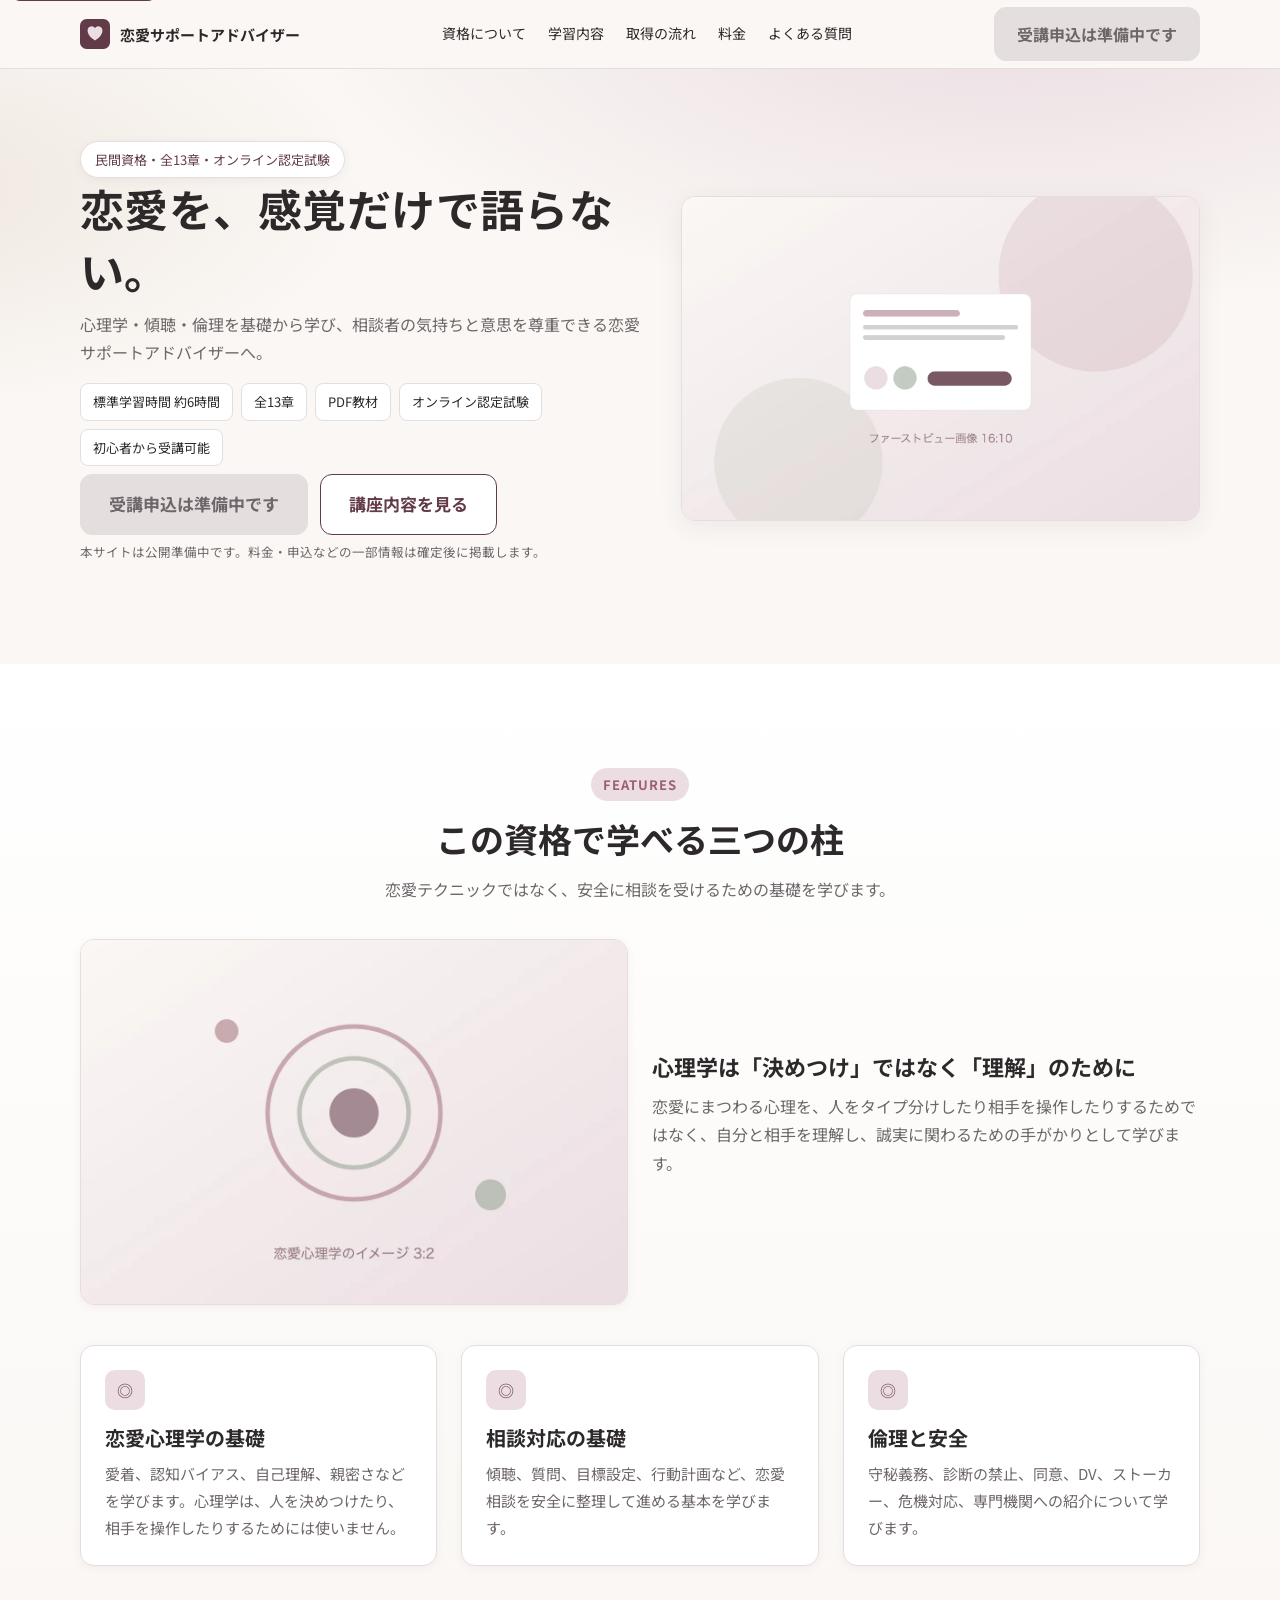
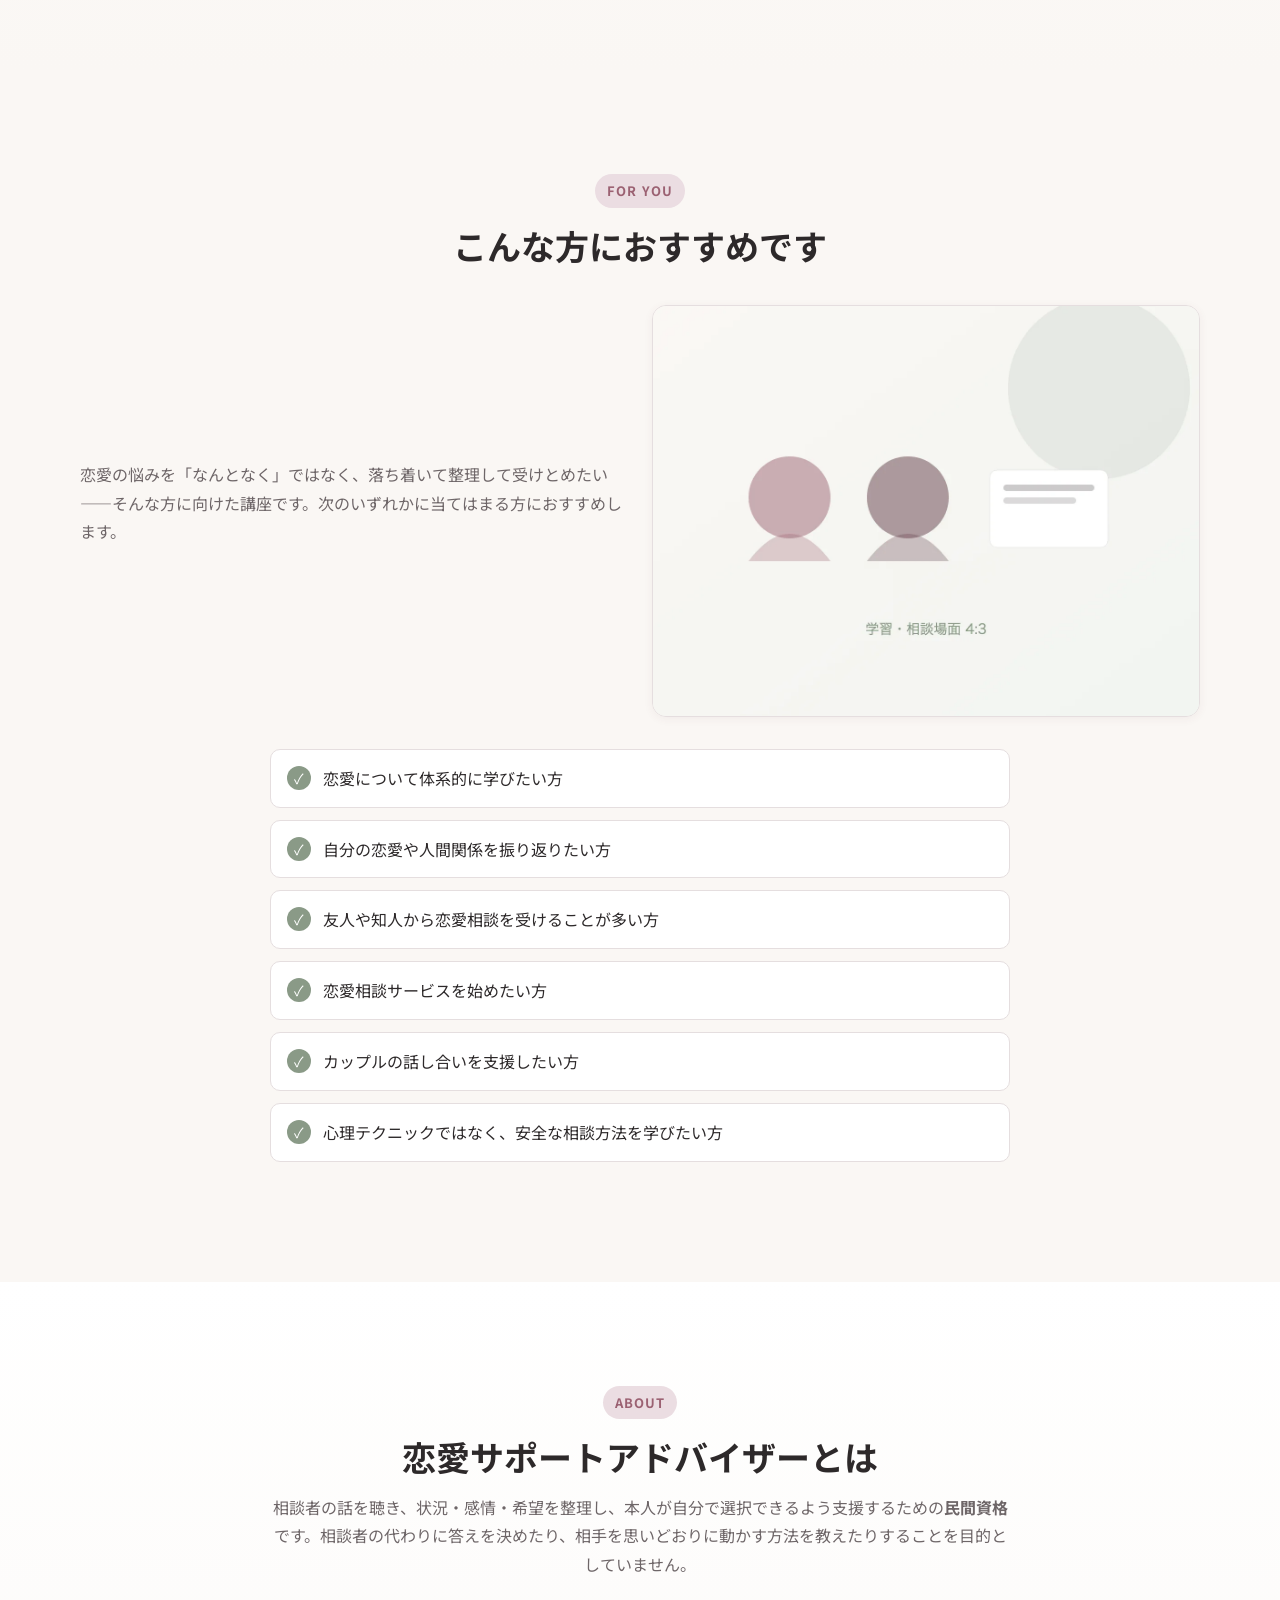
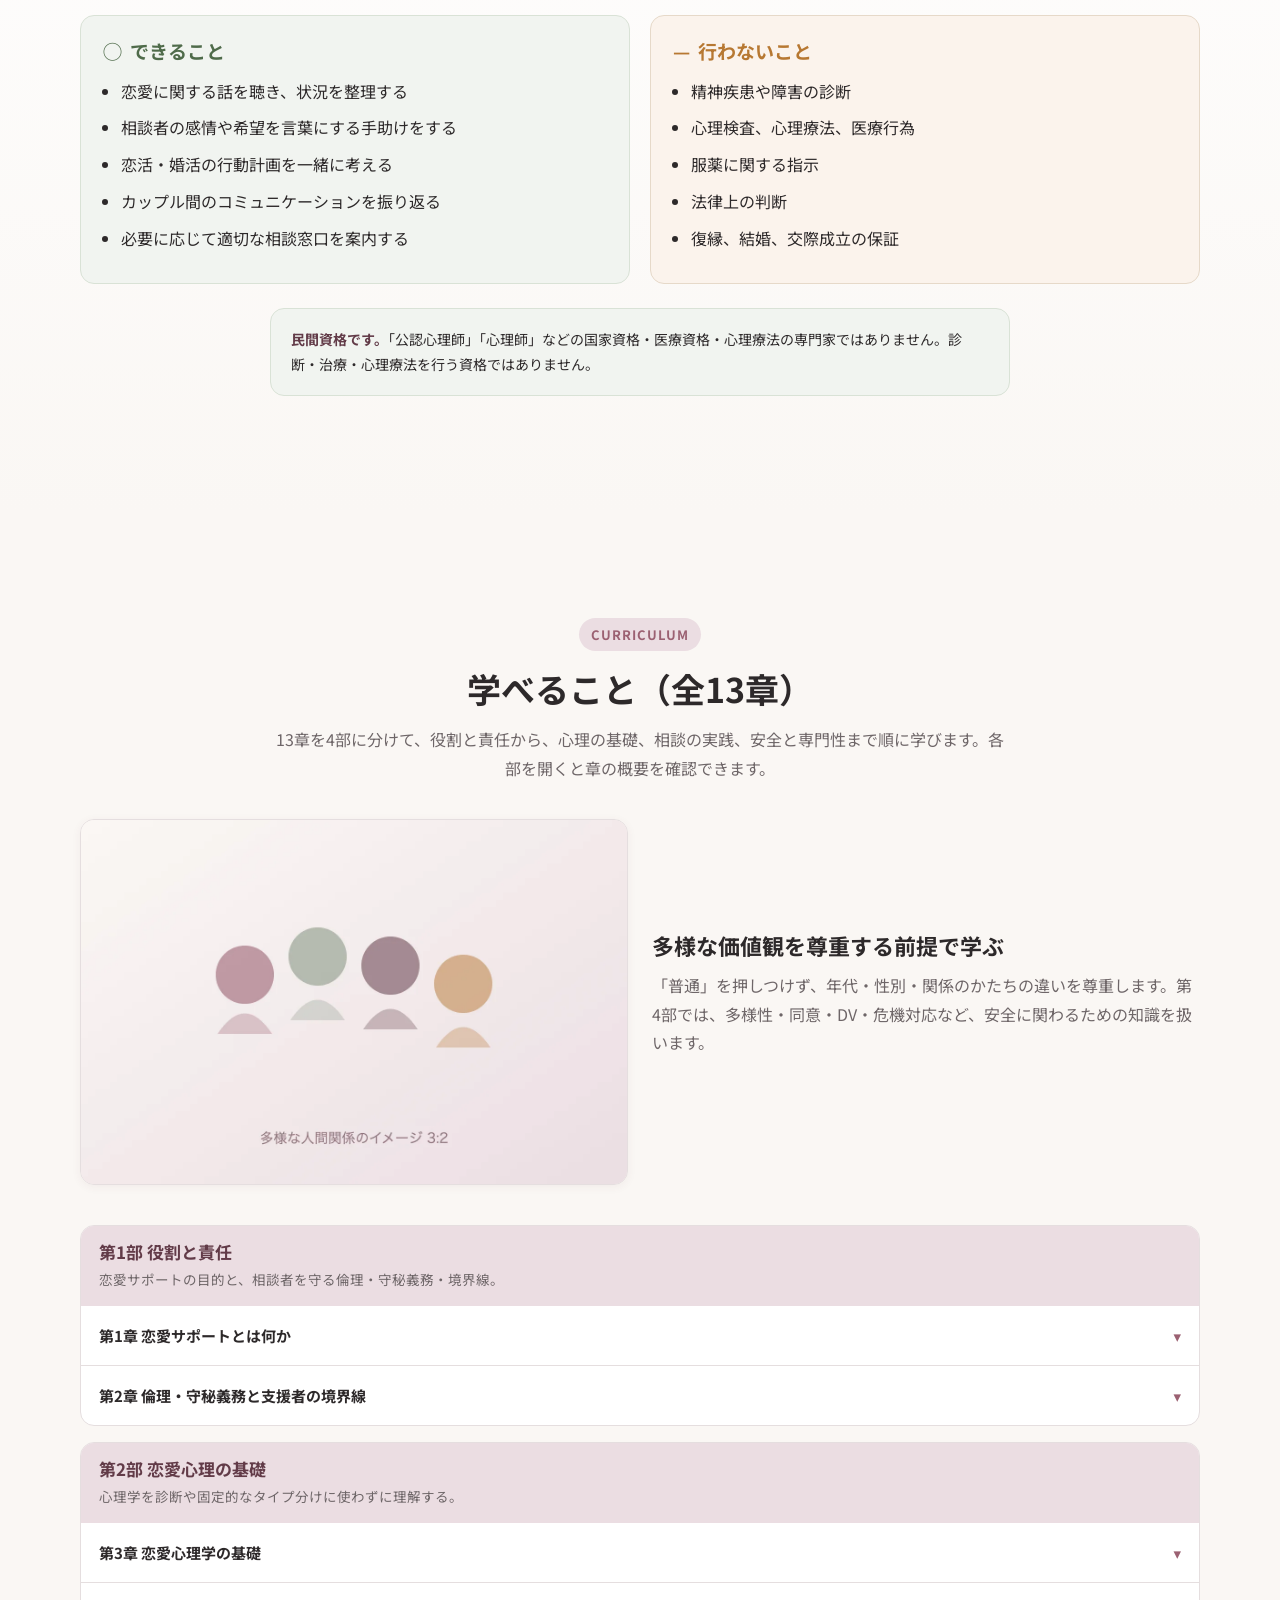
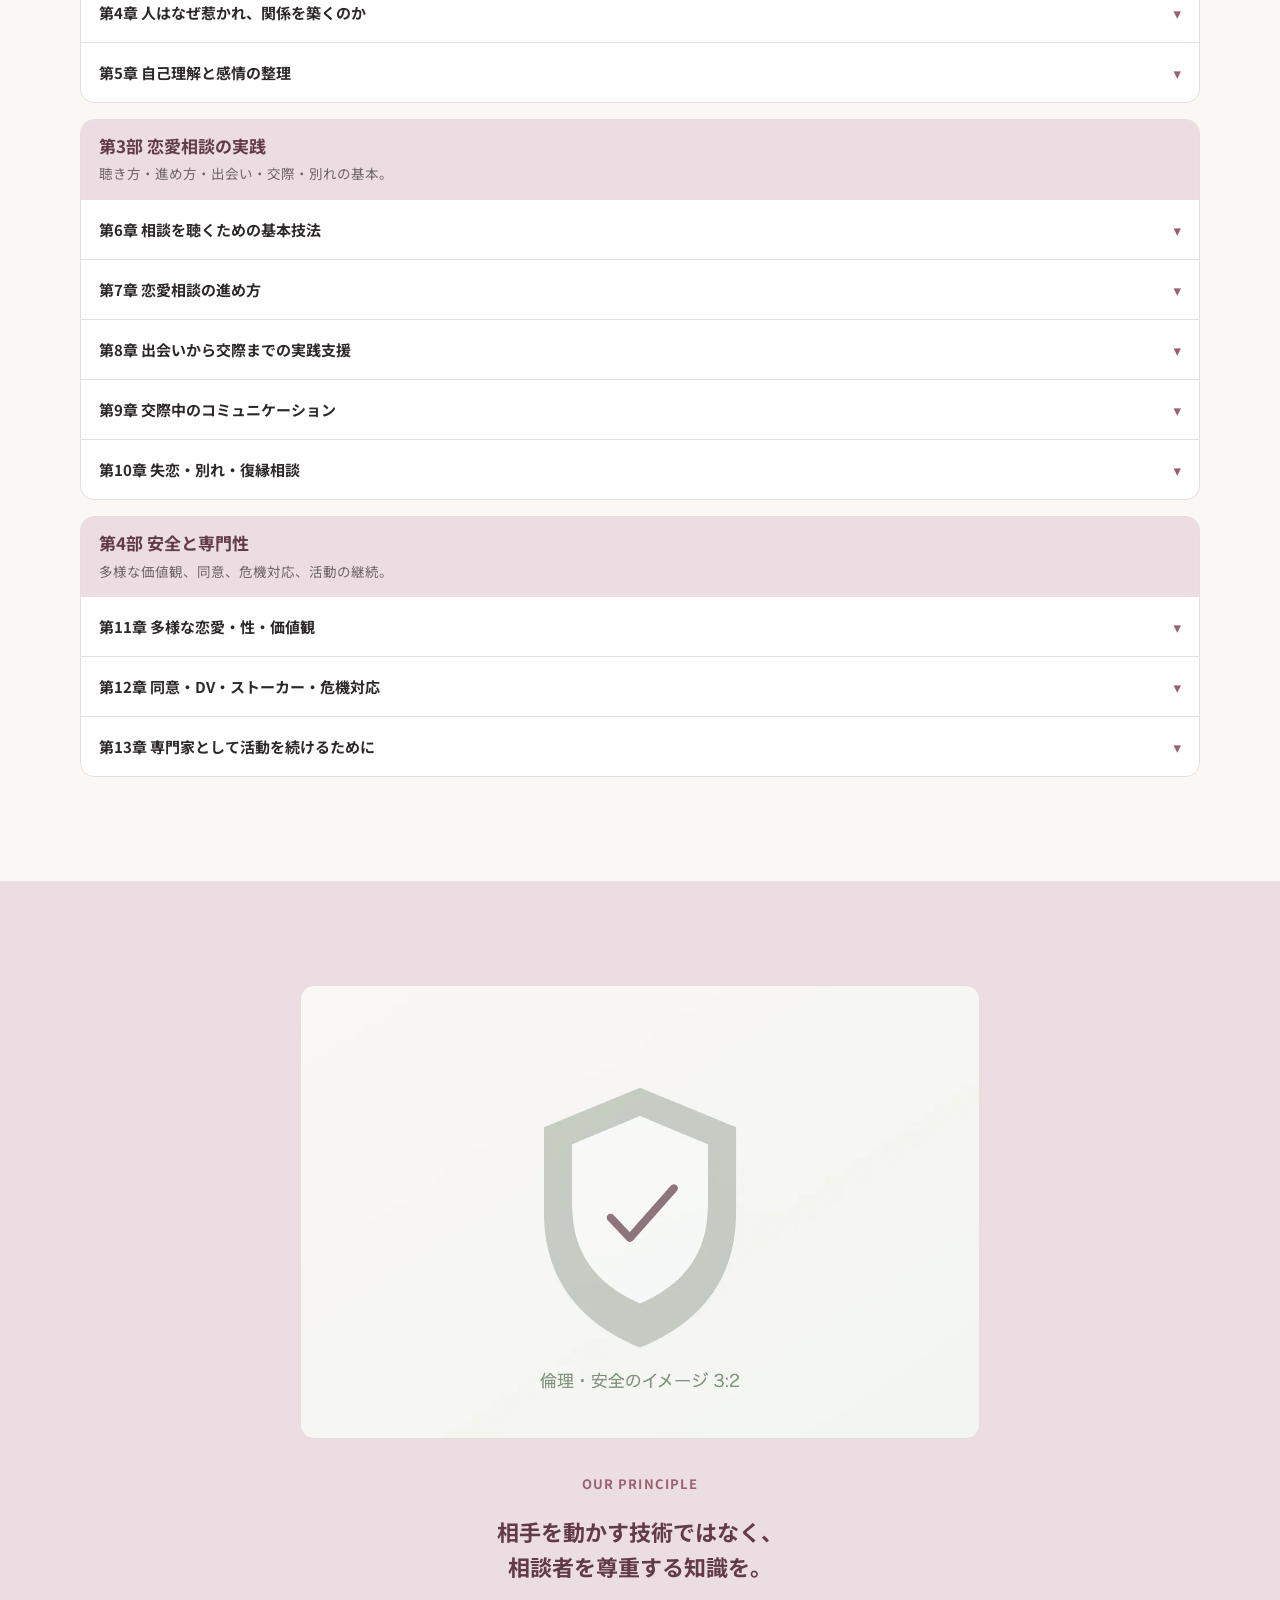
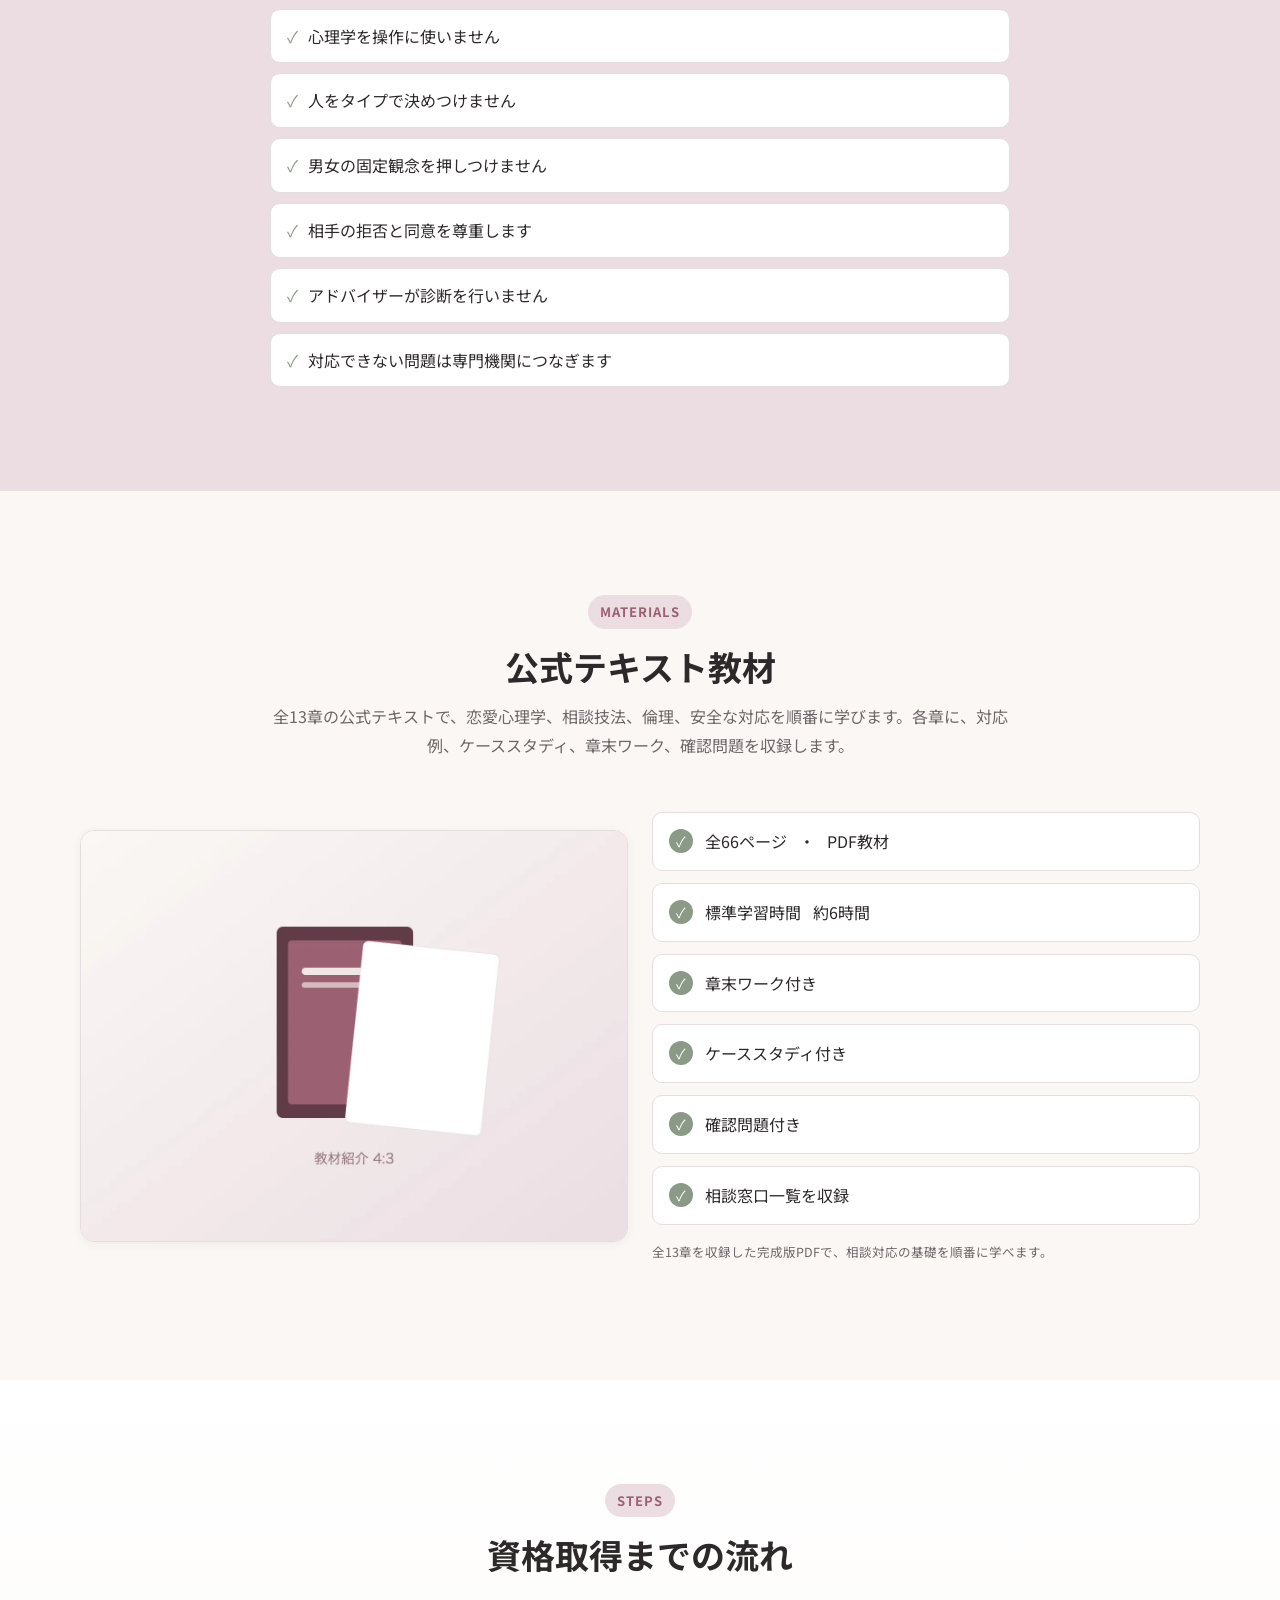
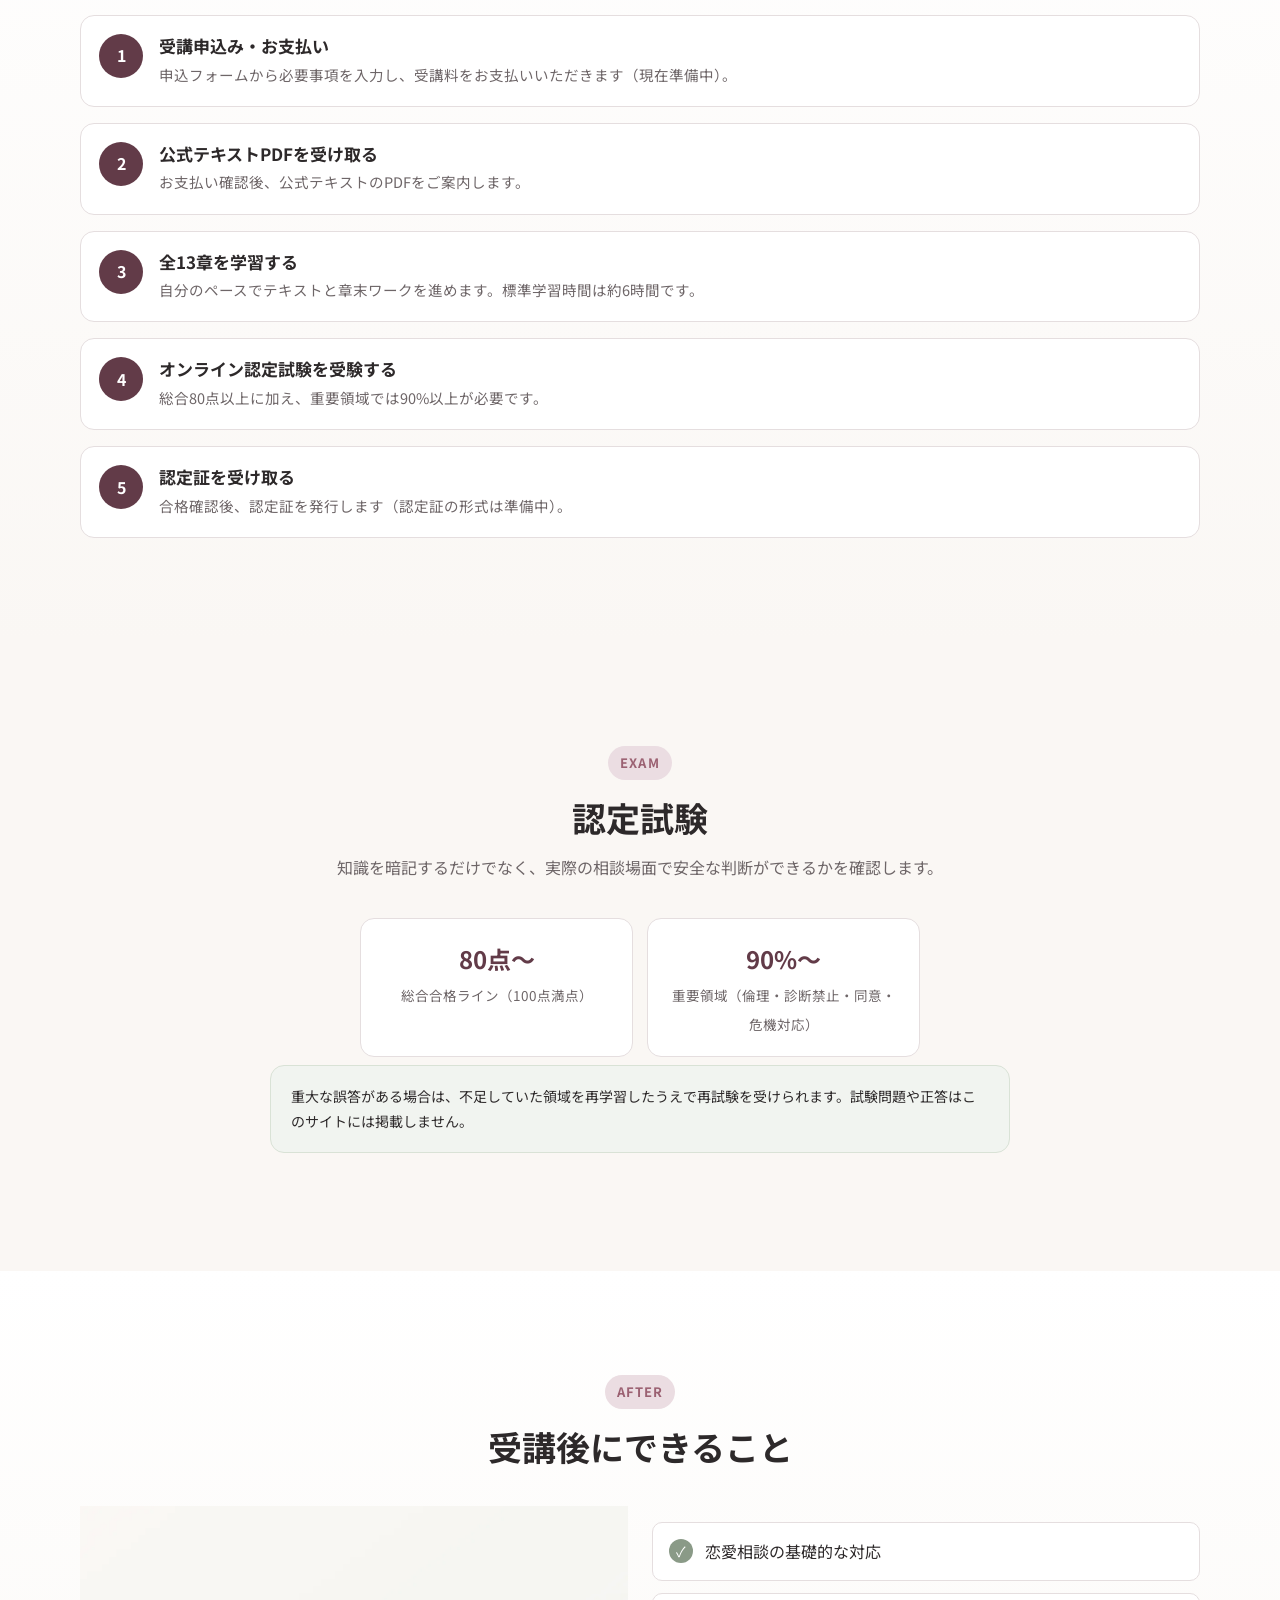
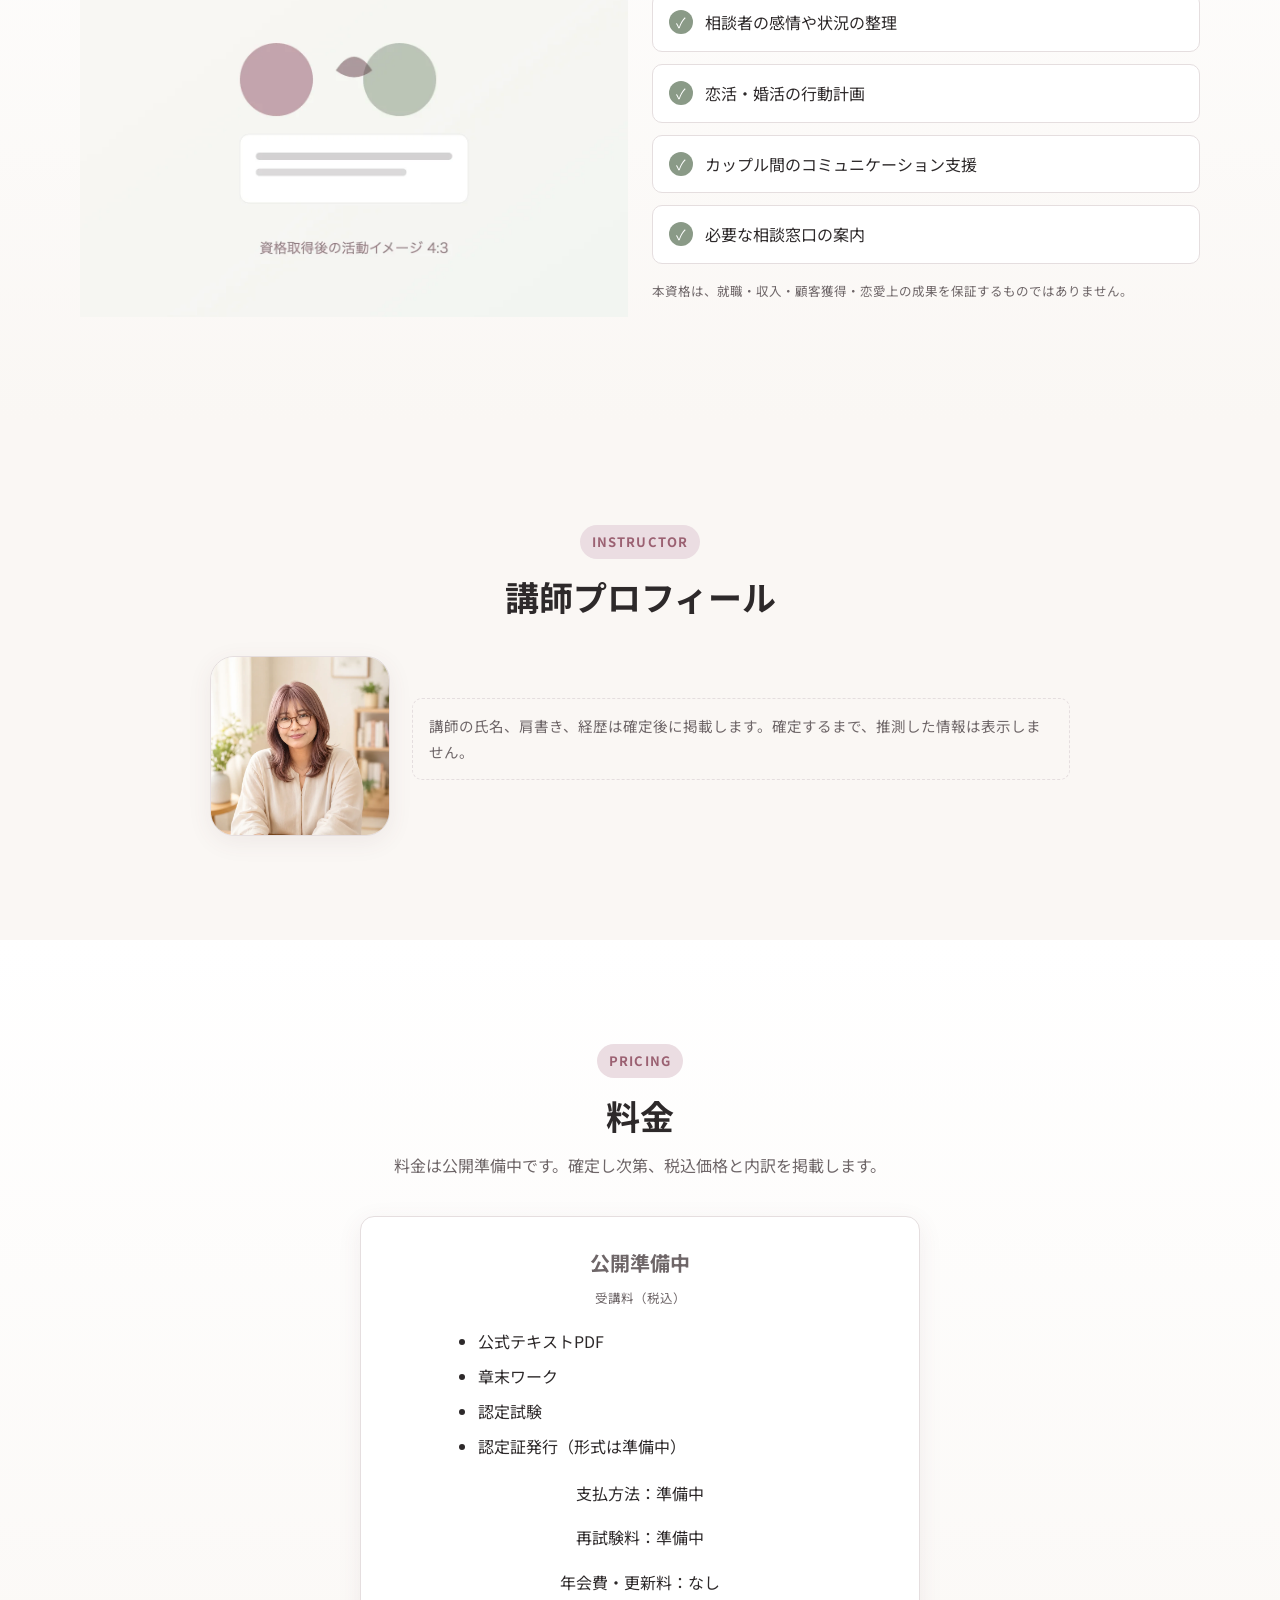
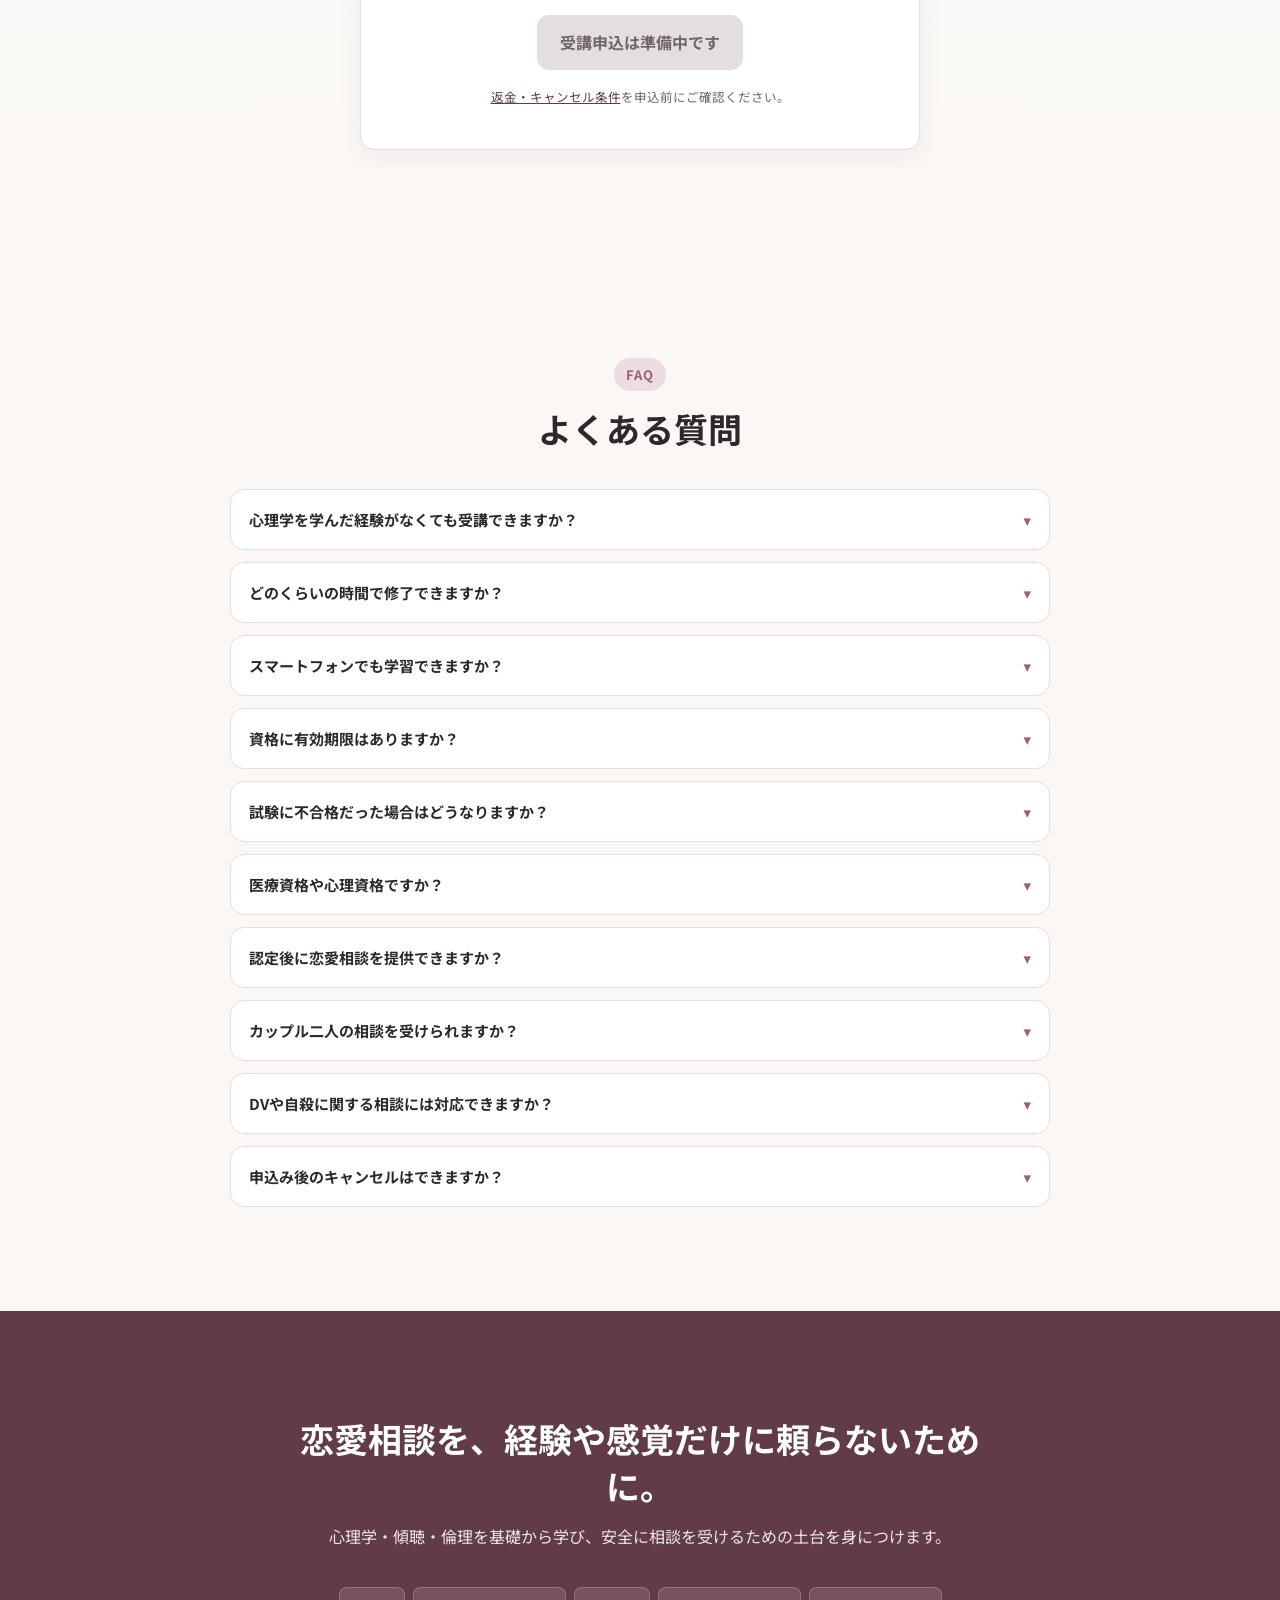
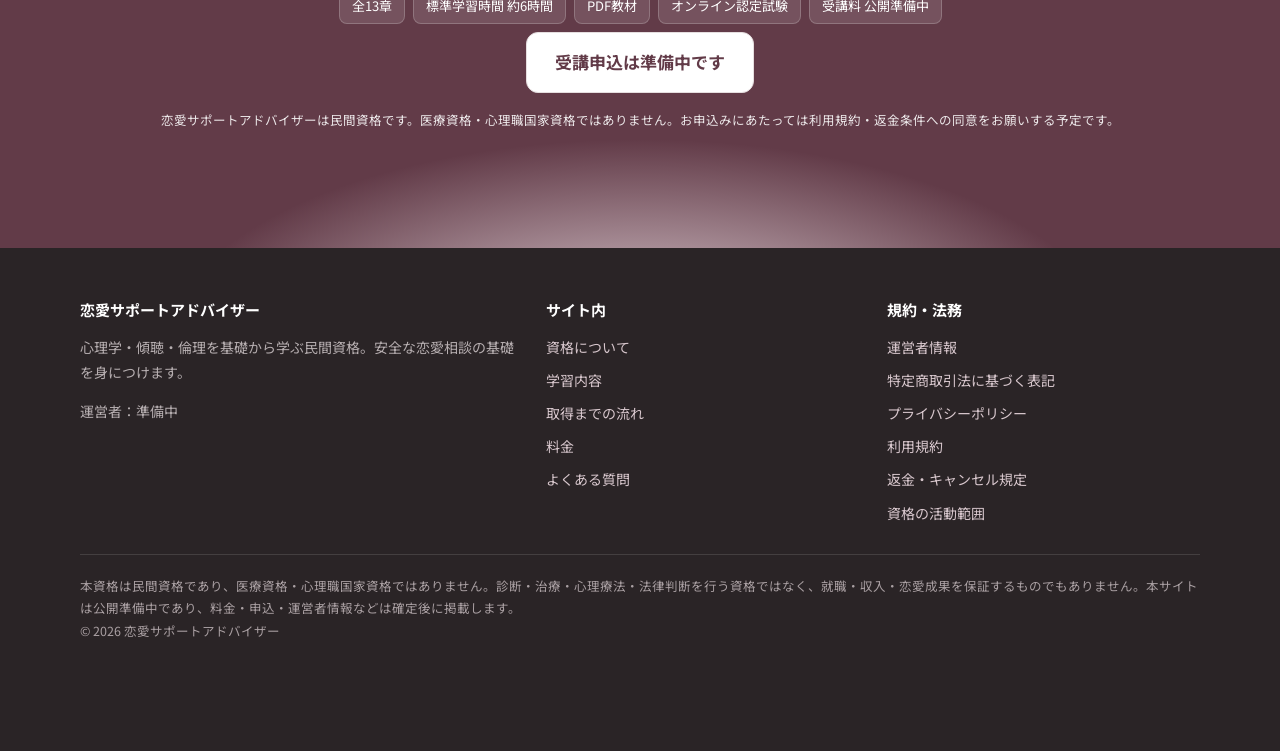
==== commit 9bb9cc0c: "認定試験セクション: 「100点/満点」カードを削除し、合格ラインに「(100点満点)」を統合 - 「80点〜 総合合格ライン（100点満点）」「90%〜 重要領域」の2枚に - 2枚用に .exam" ====
--- a/index.html
+++ b/index.html
@@ -284,7 +284,7 @@
   <div class="container">
     <div class="section__head">
       <span class="section__eyebrow">MATERIALS</span>
-      <h2>公式テキスト教材 <span class="pending">制作中</span></h2>
+      <h2>公式テキスト教材</h2>
       <p class="section__lead">全13章の公式テキストで、恋愛心理学、相談技法、倫理、安全な対応を順番に学びます。各章に、対応例、ケーススタディ、章末ワーク、確認問題を収録します。</p>
     </div>
     <div class="media-row">
@@ -292,19 +292,19 @@
         <picture>
           <source srcset="assets/images/textbook.webp" type="image/webp">
           <img src="assets/images/textbook.svg" width="1200" height="900" loading="lazy"
-               alt="公式テキスト教材の表紙と中面のイメージ（制作中）">
+               alt="公式テキスト教材とタブレットのイメージ">
         </picture>
       </div>
       <div class="media-row__body">
         <ul class="checklist" style="max-width:none;">
-          <li><span class="tick" aria-hidden="true">✓</span><span data-config="facts.pages">約66ページ（予定）</span>・<span data-config="facts.format">PDF教材</span></li>
+          <li><span class="tick" aria-hidden="true">✓</span><span data-config="facts.pages">全66ページ</span>・<span data-config="facts.format">PDF教材</span></li>
           <li><span class="tick" aria-hidden="true">✓</span>標準学習時間 <span data-config="facts.studyTime">約6時間</span></li>
           <li><span class="tick" aria-hidden="true">✓</span>章末ワーク付き</li>
           <li><span class="tick" aria-hidden="true">✓</span>ケーススタディ付き</li>
           <li><span class="tick" aria-hidden="true">✓</span>確認問題付き</li>
           <li><span class="tick" aria-hidden="true">✓</span>相談窓口一覧を収録</li>
         </ul>
-        <p class="hero__notice">教材は制作中です。完成版の画像は確定後に差し替えます。</p>
+        <p class="hero__notice">全13章を収録した完成版PDFで、相談対応の基礎を順番に学べます。</p>
       </div>
     </div>
   </div>
@@ -335,9 +335,8 @@
       <h2>認定試験</h2>
       <p class="section__lead">知識を暗記するだけでなく、実際の相談場面で安全な判断ができるかを確認します。</p>
     </div>
-    <div class="exam-stats">
-      <div class="stat"><b>100点</b><span>満点</span></div>
-      <div class="stat"><b>80点〜</b><span>総合合格ライン</span></div>
+    <div class="exam-stats two">
+      <div class="stat"><b>80点〜</b><span>総合合格ライン（100点満点）</span></div>
       <div class="stat"><b>90%〜</b><span>重要領域（倫理・診断禁止・同意・危機対応）</span></div>
     </div>
     <p class="notice">重大な誤答がある場合は、不足していた領域を再学習したうえで再試験を受けられます。試験問題や正答はこのサイトには掲載しません。</p>
--- a/styles.css
+++ b/styles.css
@@ -305,6 +305,7 @@
   .cols-2 { grid-template-columns: 1fr 1fr; }
   .split { grid-template-columns: 1fr 1fr; }
   .exam-stats { grid-template-columns: repeat(3, 1fr); }
+  .exam-stats.two { grid-template-columns: repeat(2, 1fr); max-width: 560px; }
   .media-row { grid-template-columns: 1fr 1fr; }
   .media-row.reverse .media-row__media { order: 2; }
   .profile { grid-template-columns: 180px 1fr; }
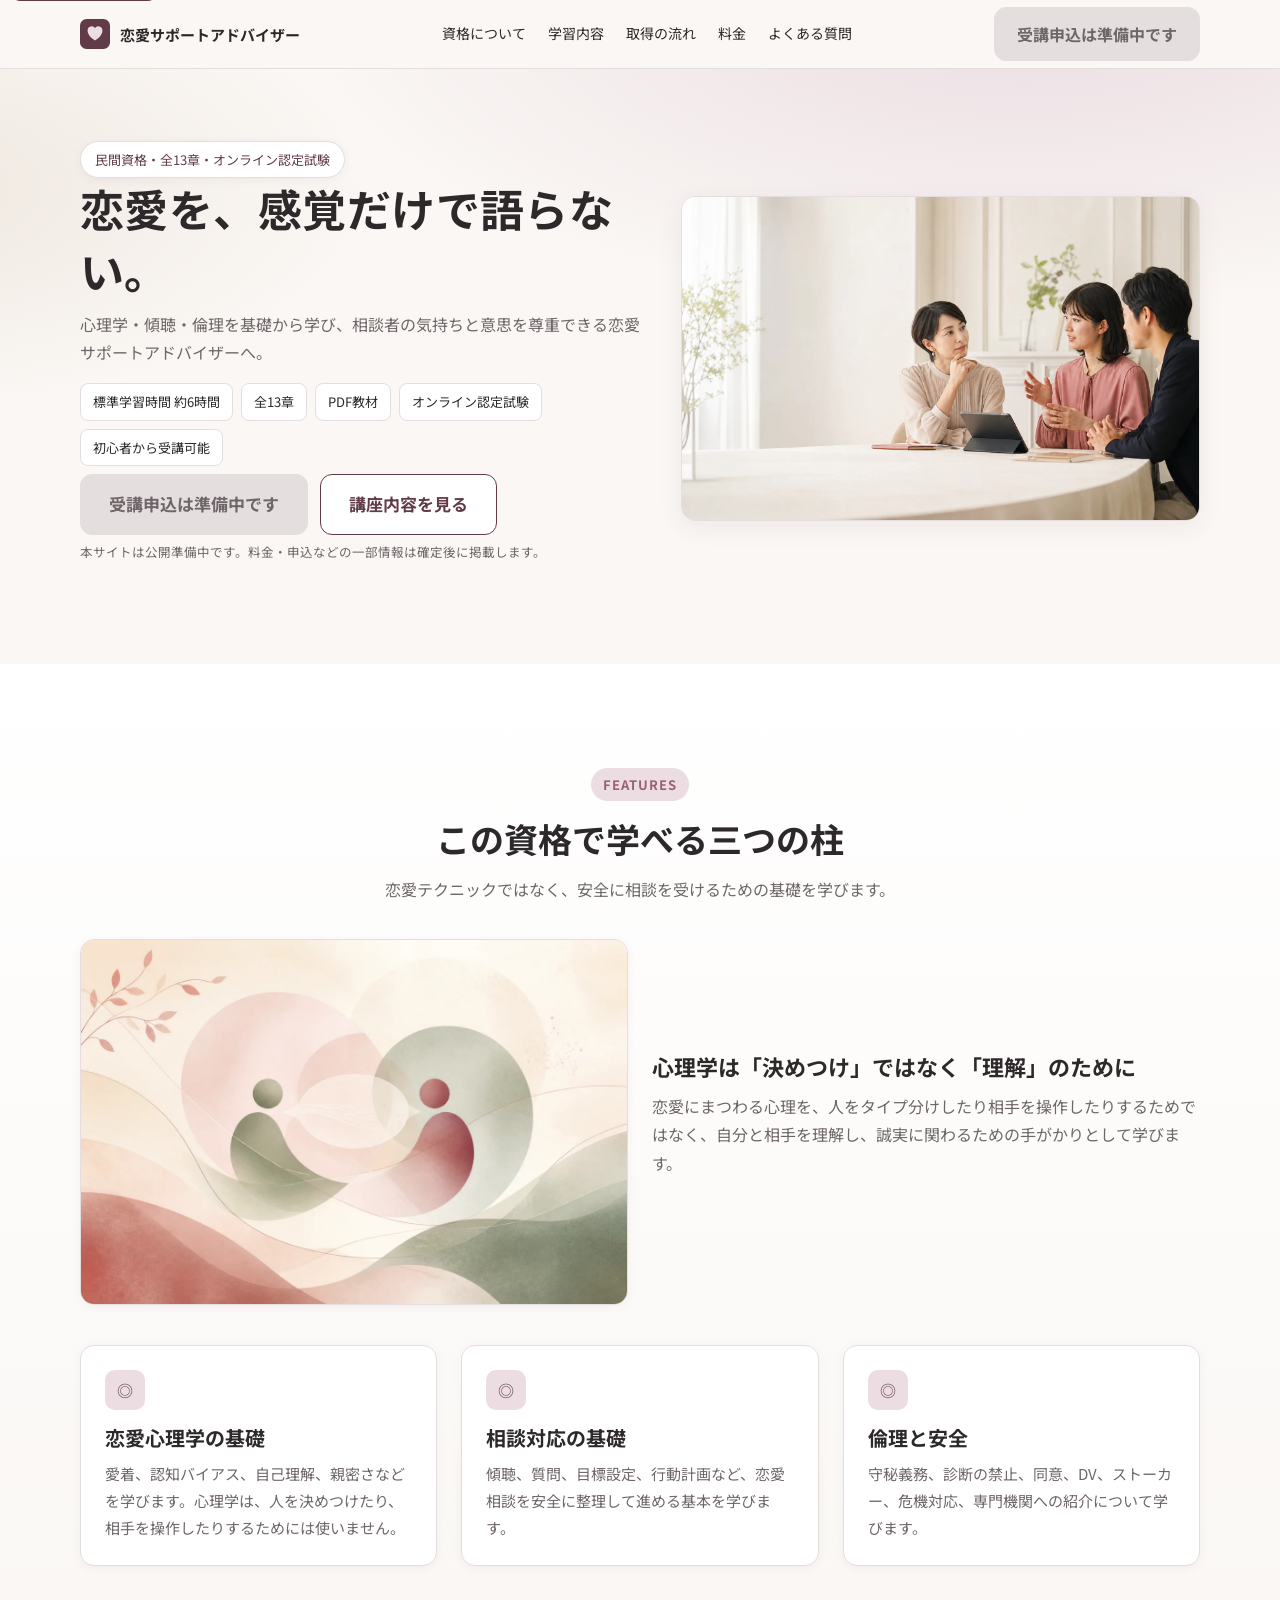
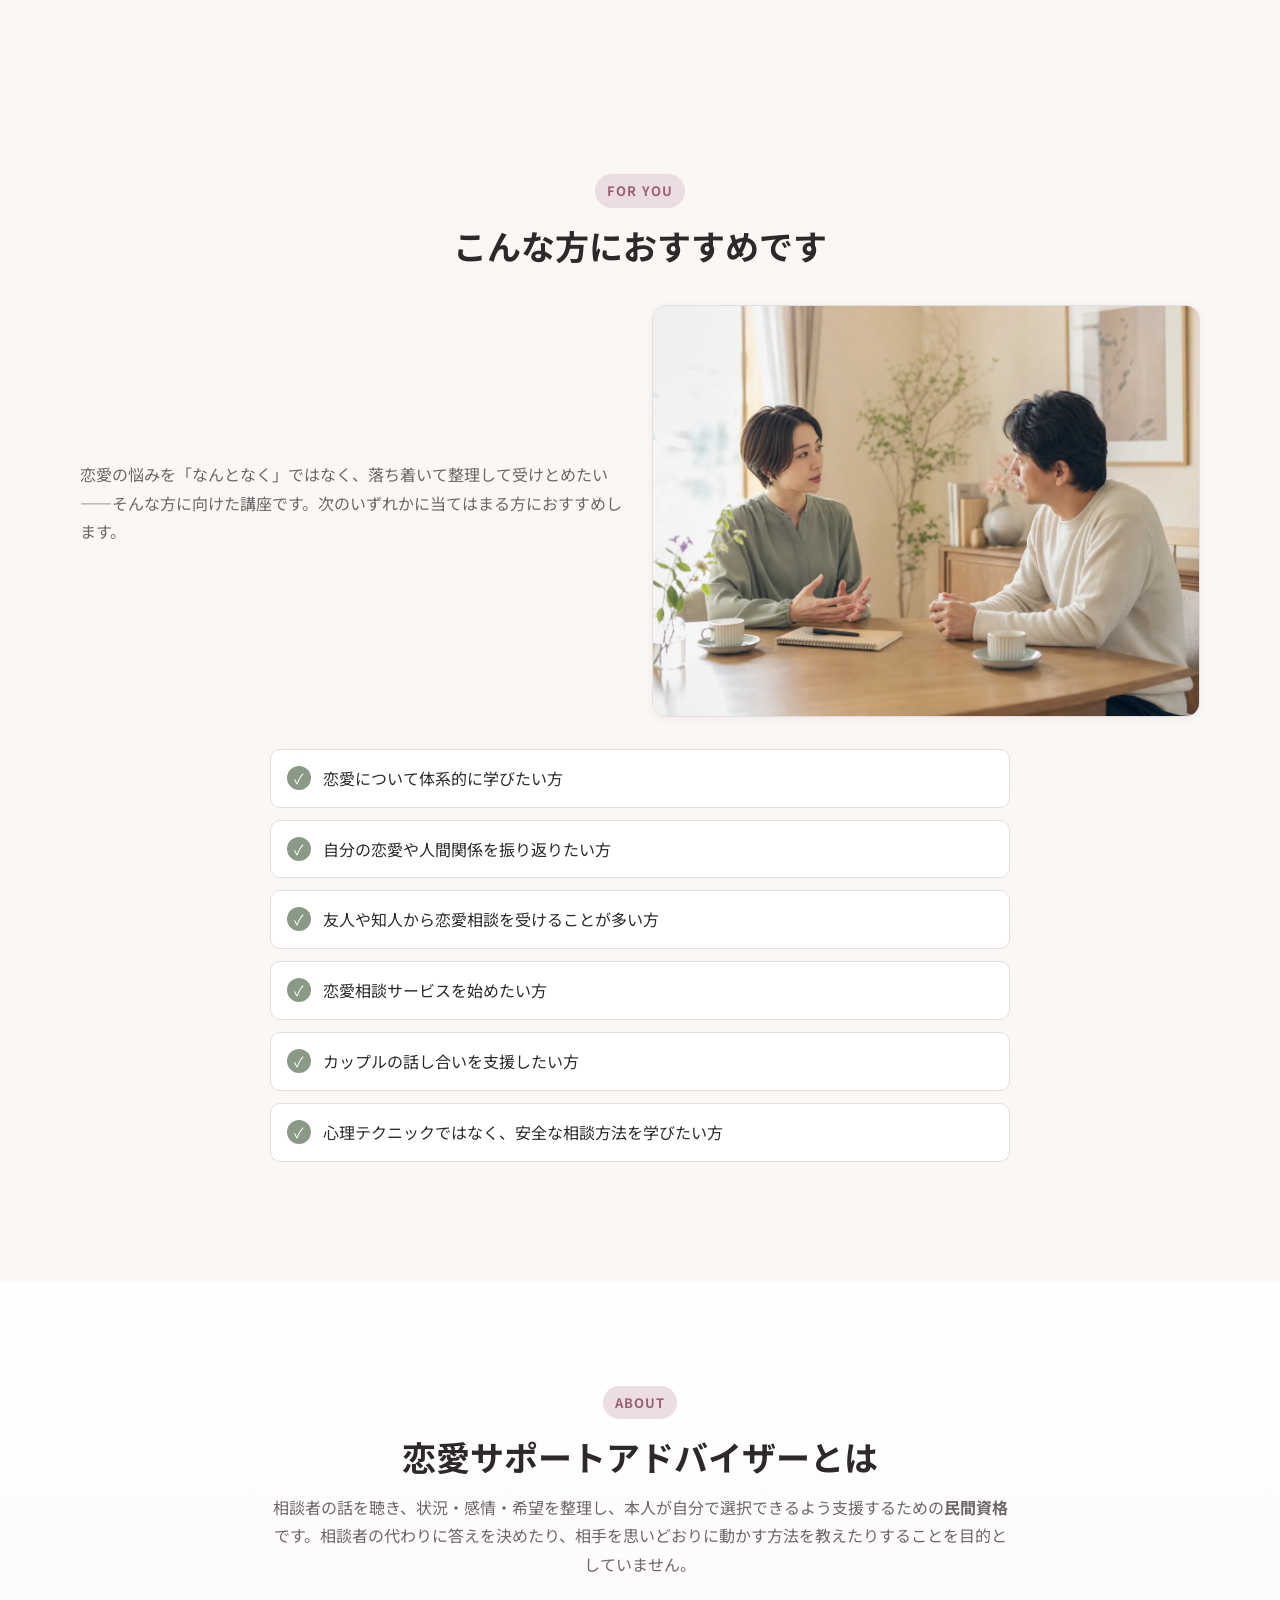
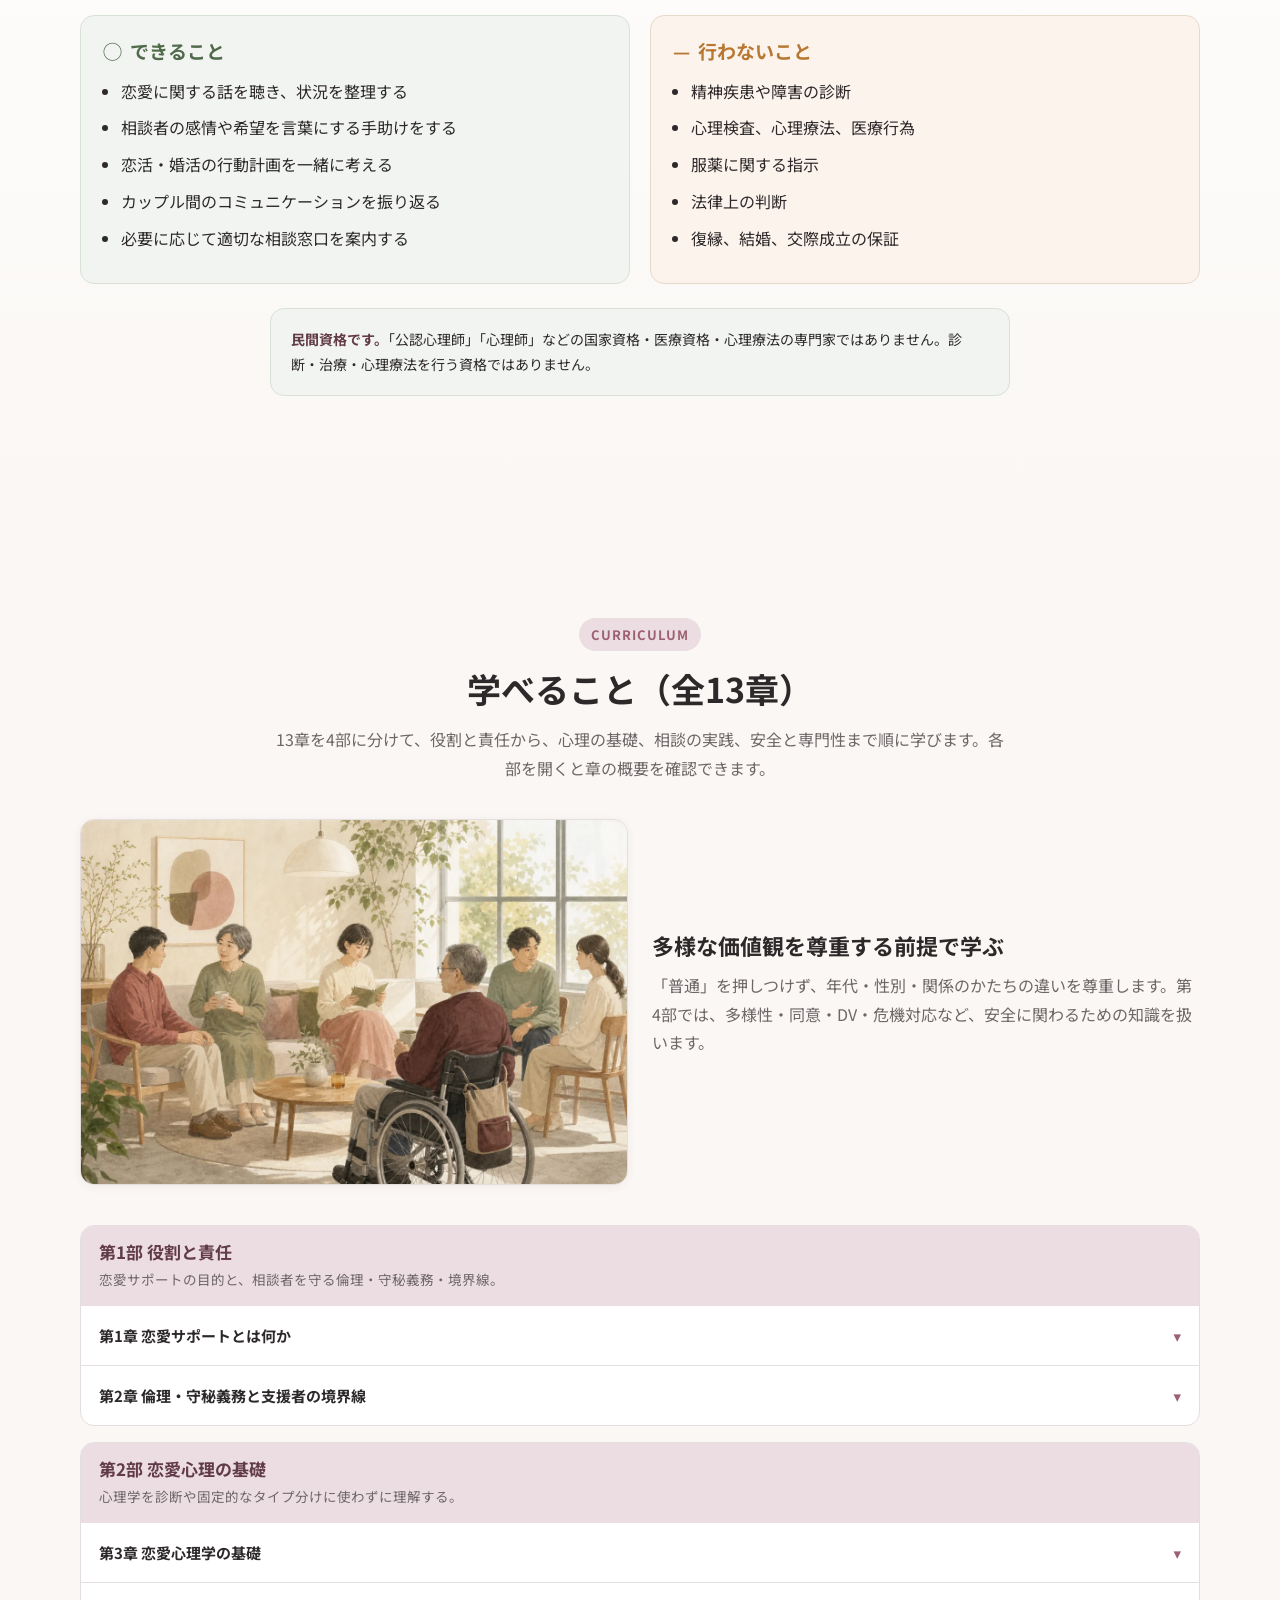
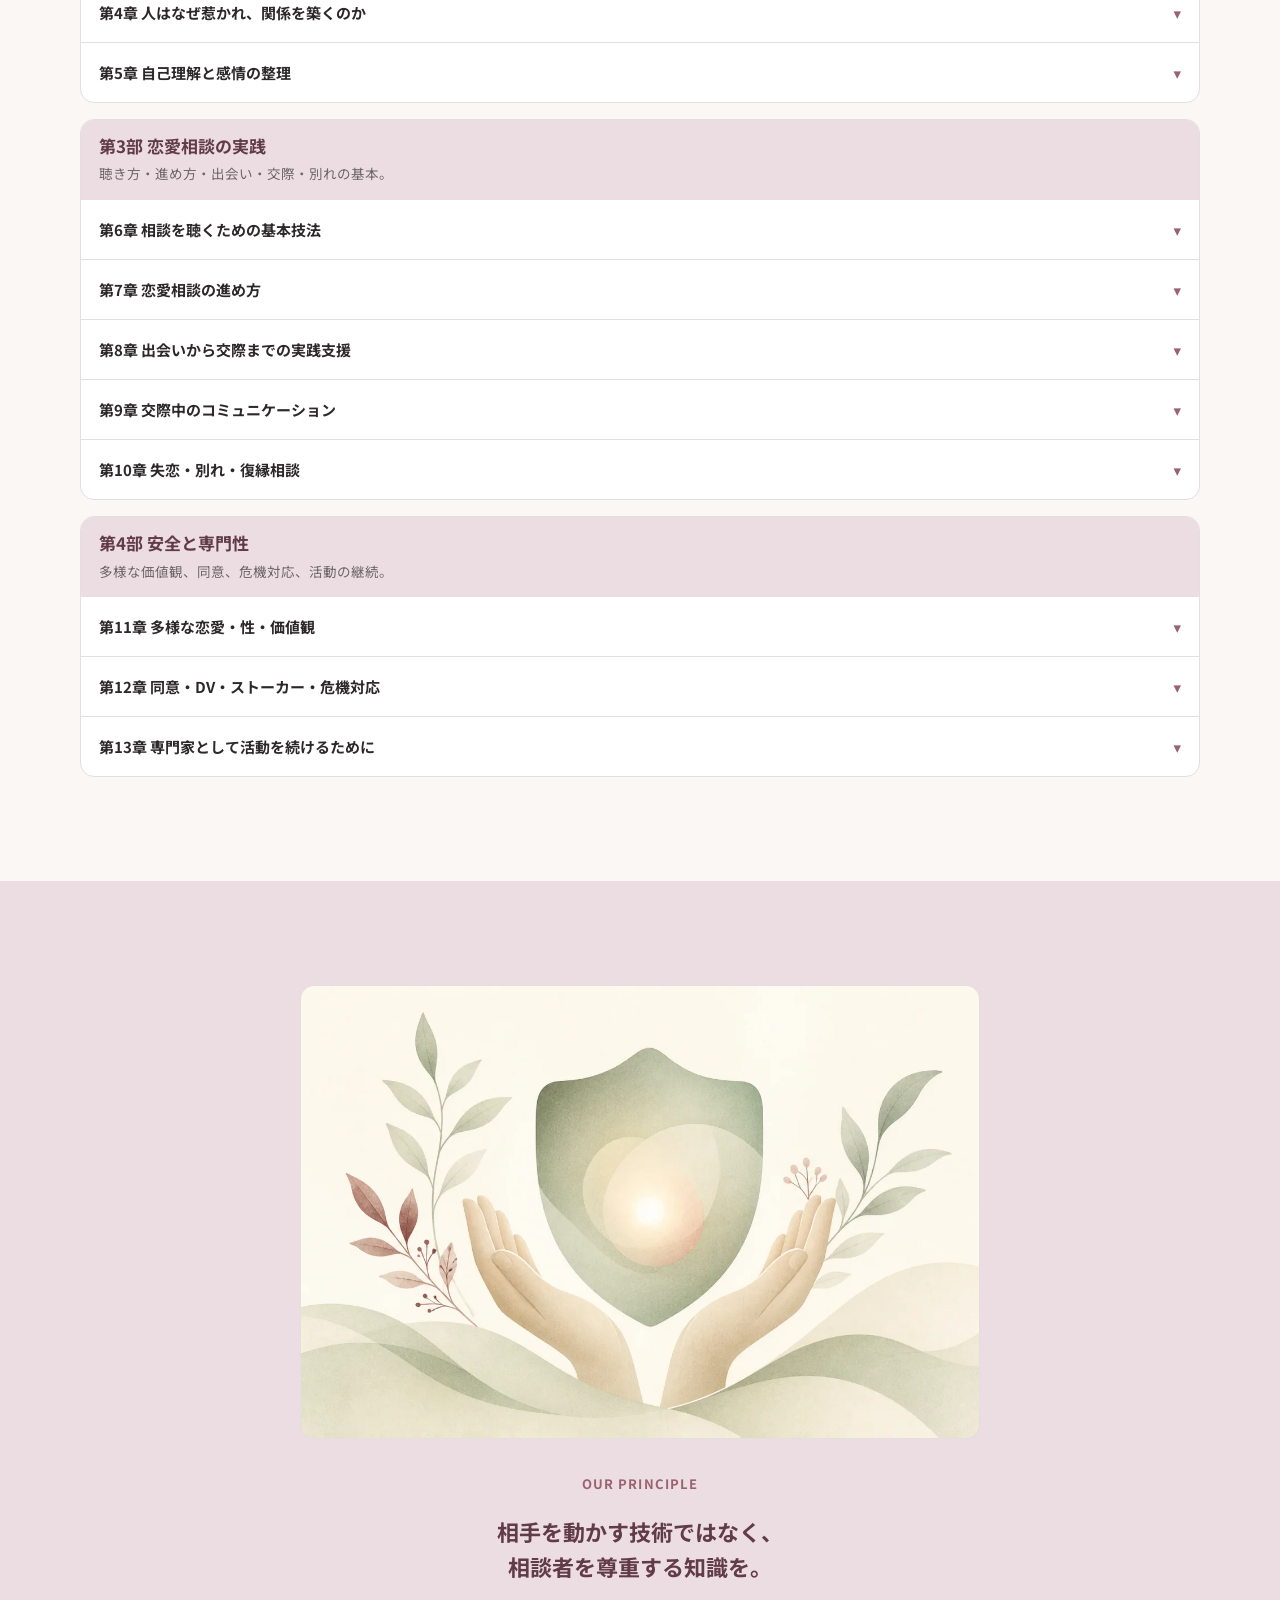
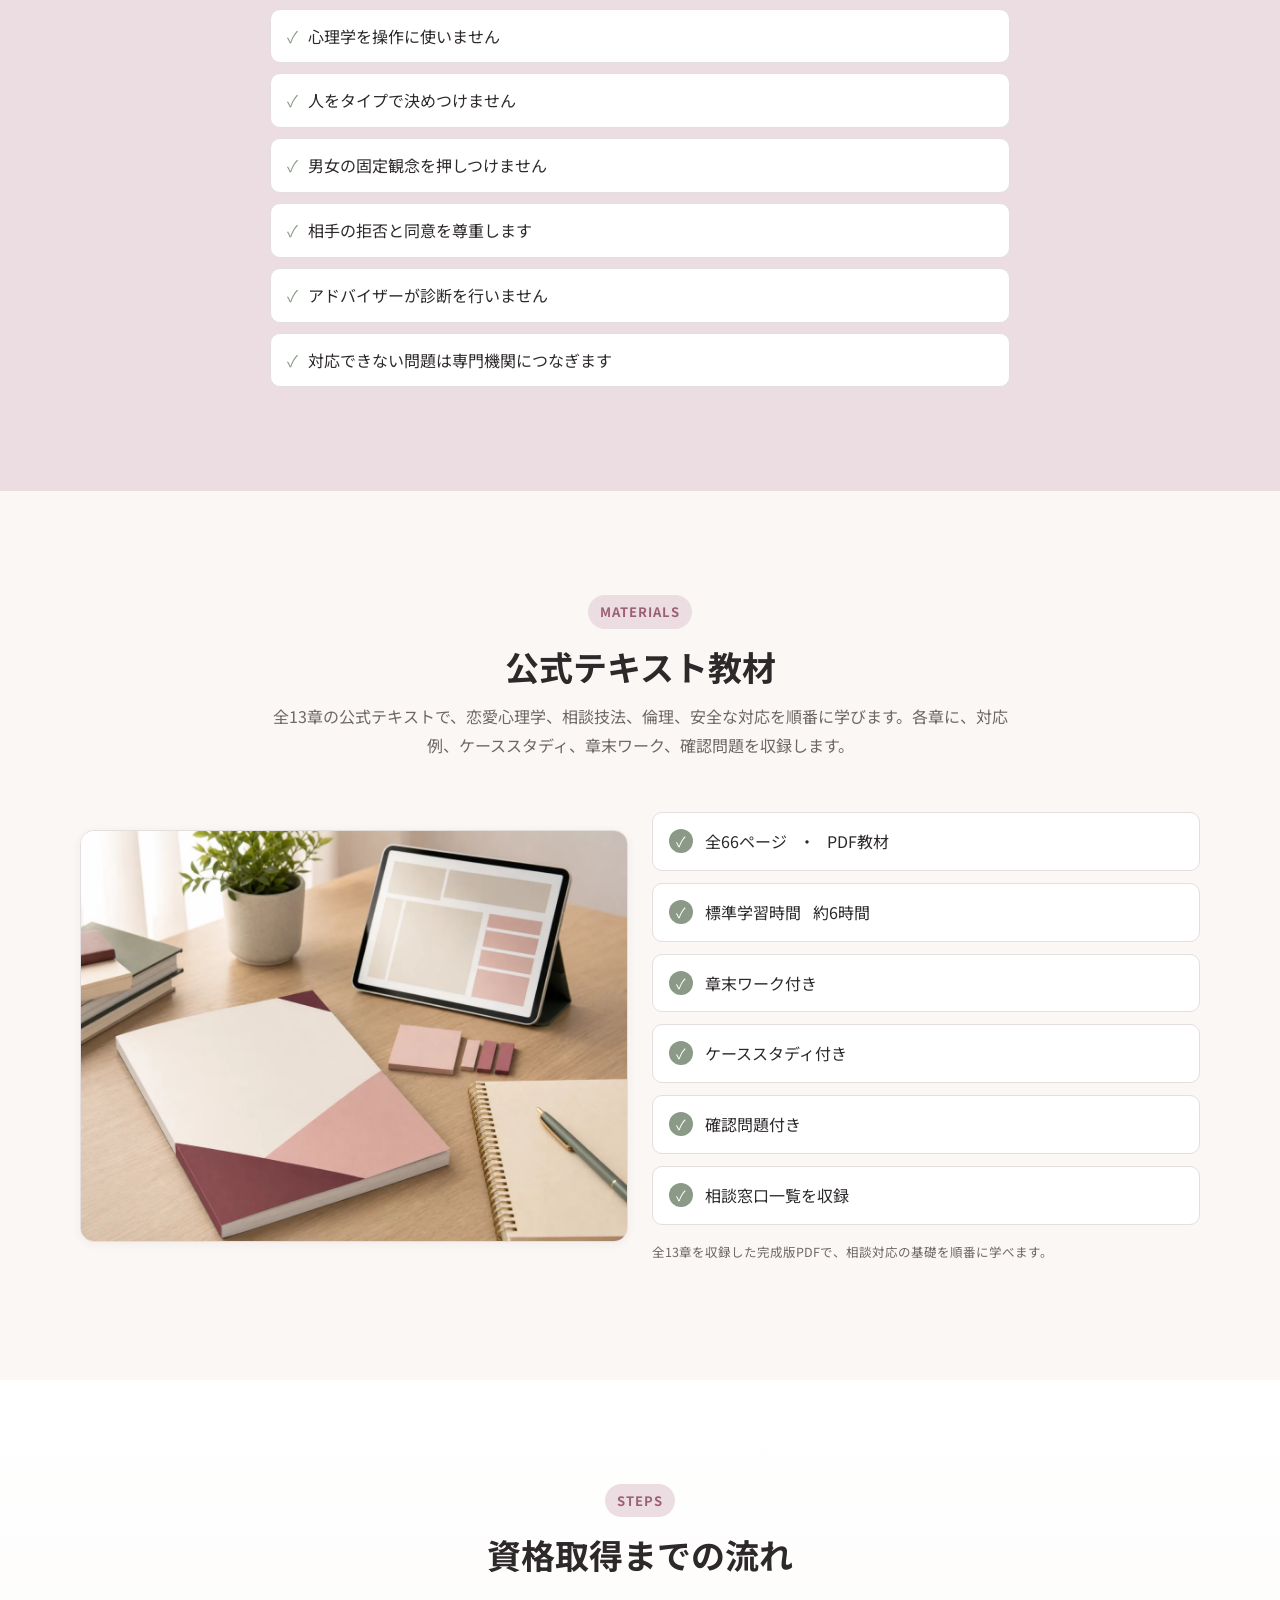
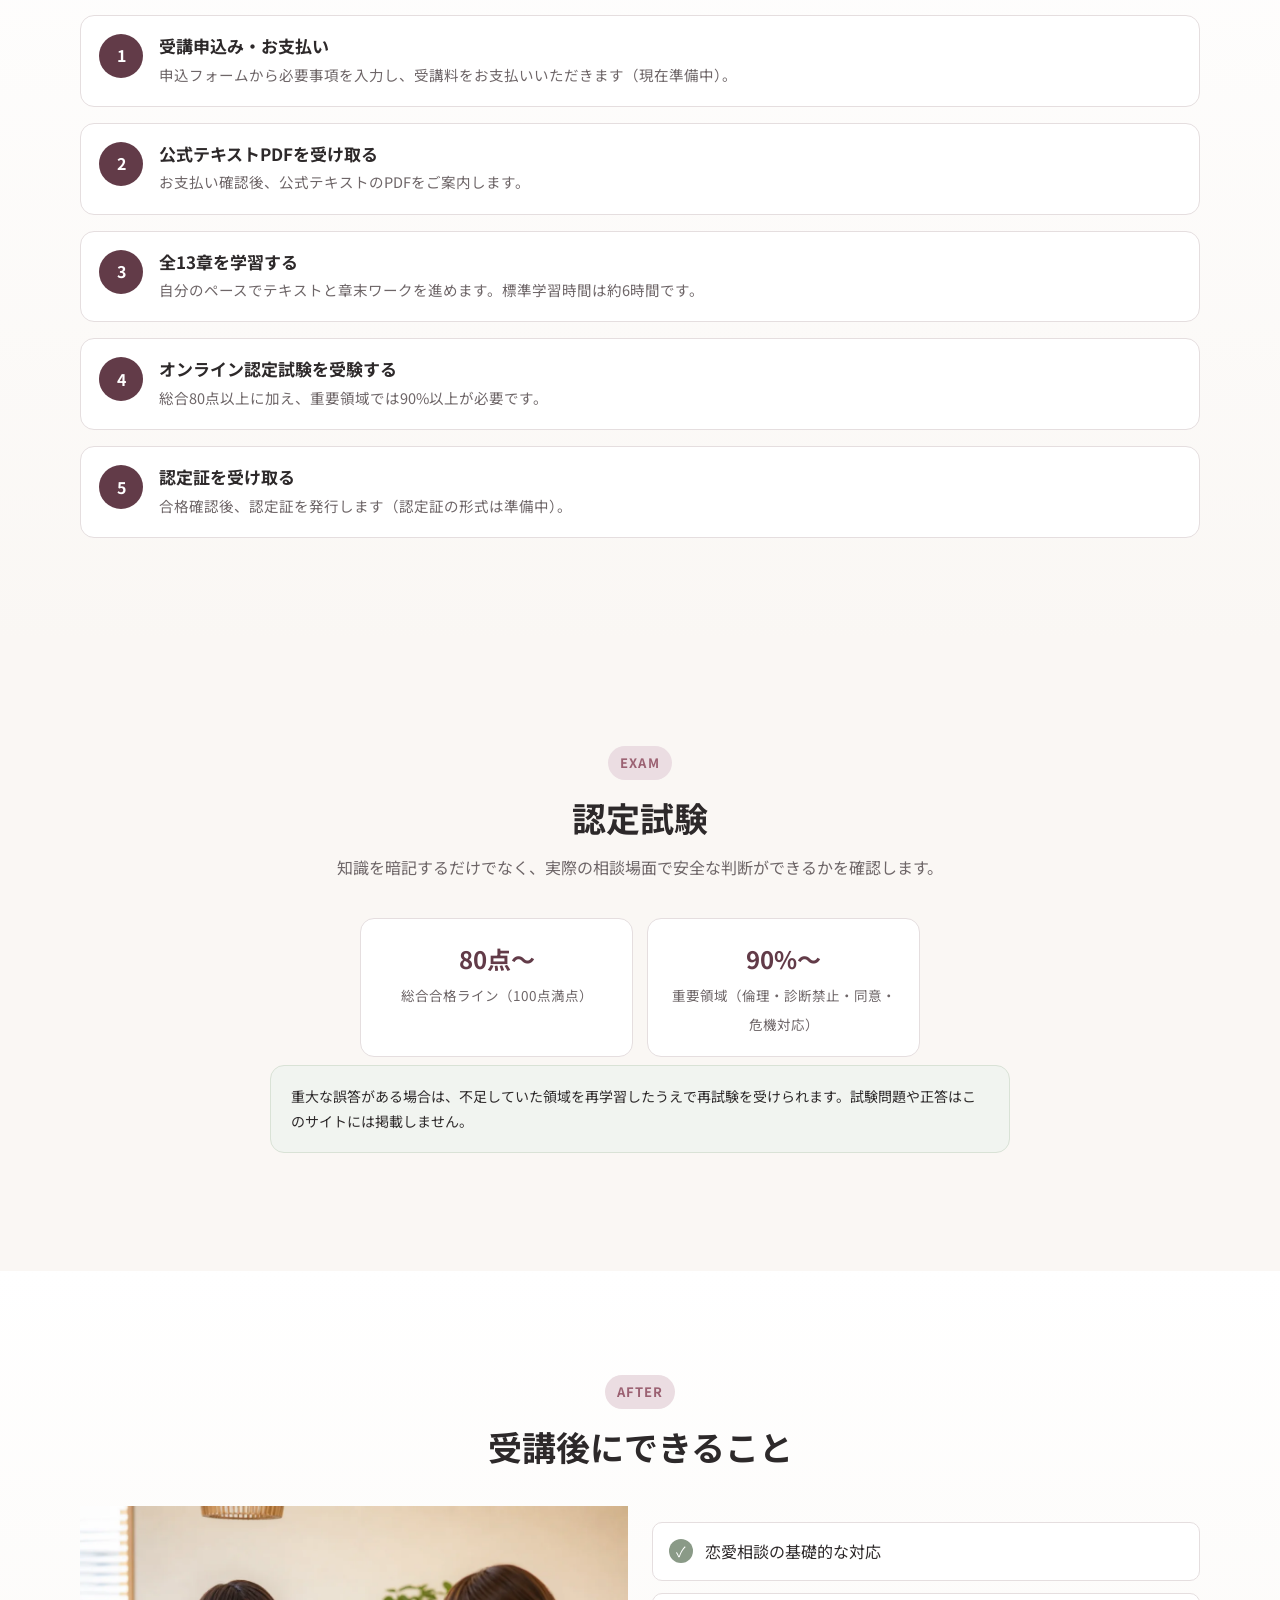
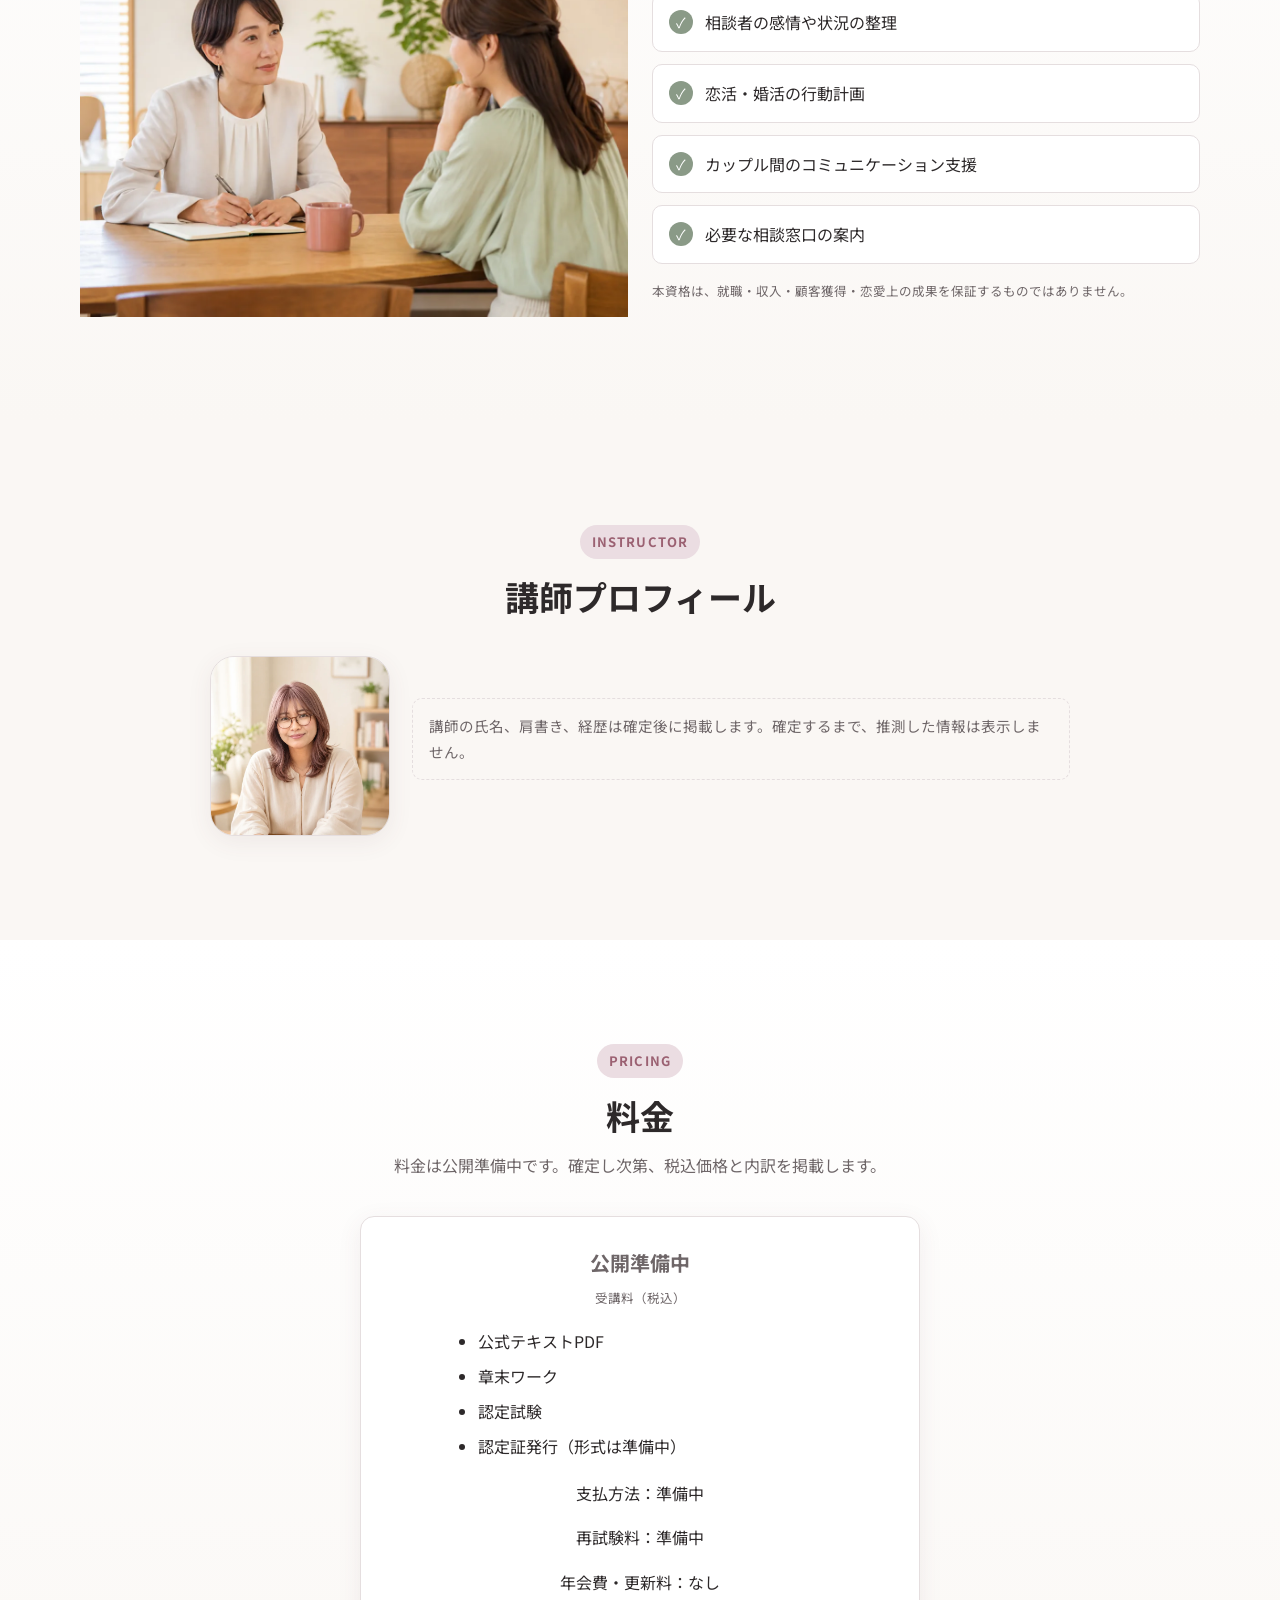
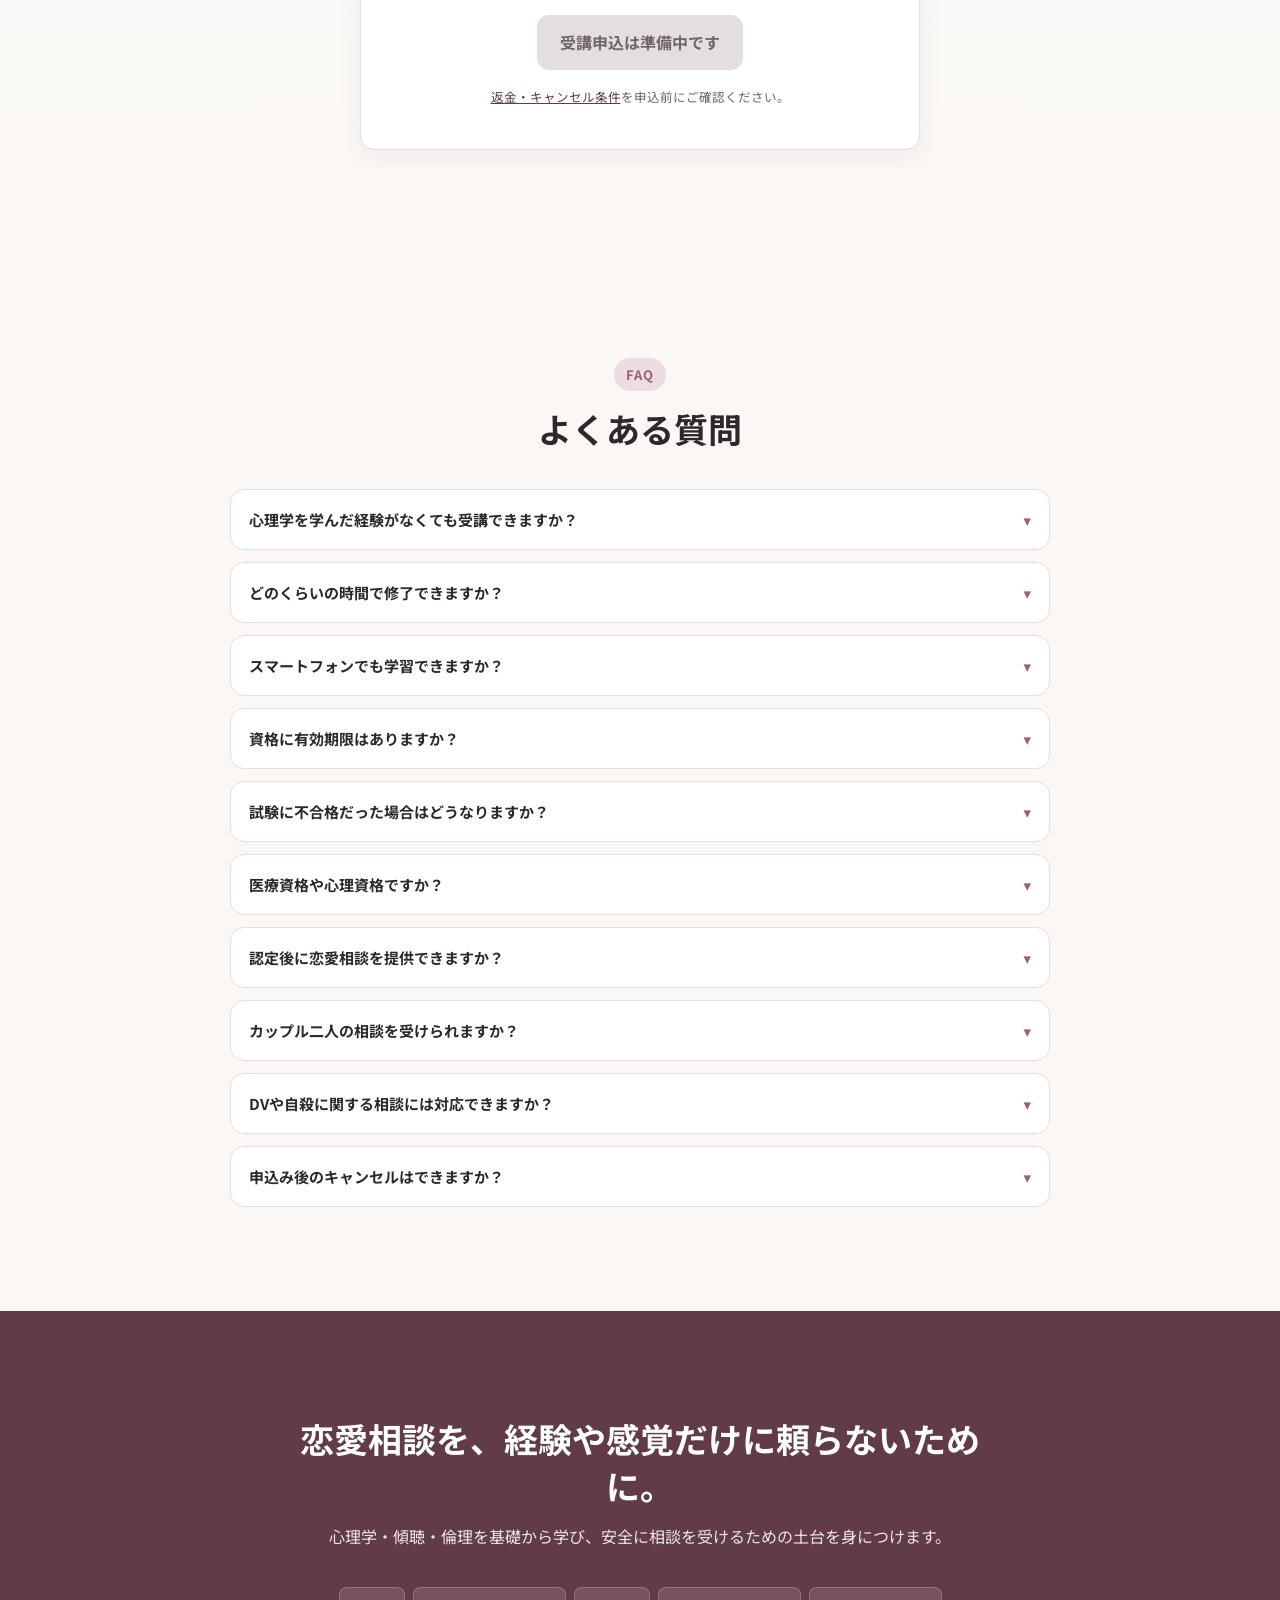
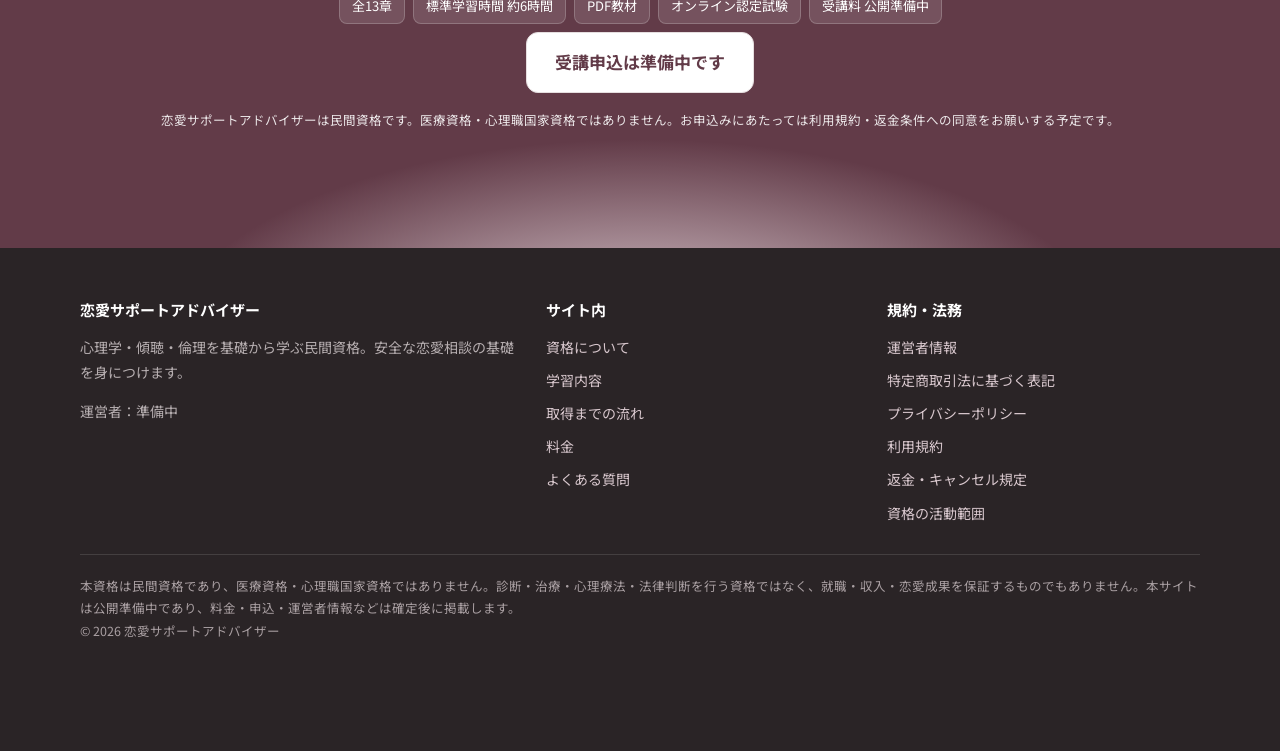
==== commit 4f72c710: "カスタムドメイン lovesupport-advisor.com へ移行 - CNAME 追加（apex） - canonical/og:url/og:image/twitter:image を ht" ====
--- a/index.html
+++ b/index.html
@@ -6,17 +6,17 @@
 <title>恋愛サポートアドバイザー認定資格｜心理学・傾聴・倫理を基礎から学ぶ</title>
 <meta name="description" content="恋愛心理学、傾聴、相談の進め方、倫理、同意、DV・危機対応を約6時間で学ぶ民間資格「恋愛サポートアドバイザー」。全13章のPDF教材とオンライン認定試験で、安全な恋愛相談の基礎を身につけます。">
 <meta name="robots" content="index,follow">
-<link rel="canonical" href="https://oshiro17.github.io/love-support-advisor-site/">
+<link rel="canonical" href="https://lovesupport-advisor.com/">
 <meta property="og:type" content="website">
 <meta property="og:site_name" content="恋愛サポートアドバイザー">
-<meta property="og:url" content="https://oshiro17.github.io/love-support-advisor-site/">
+<meta property="og:url" content="https://lovesupport-advisor.com/">
 <meta property="og:title" content="恋愛サポートアドバイザー認定資格｜心理学・傾聴・倫理を基礎から学ぶ">
 <meta property="og:description" content="恋愛心理学・傾聴・倫理・同意・危機対応を約6時間で学ぶ民間資格。全13章のPDF教材とオンライン認定試験。">
-<meta property="og:image" content="https://oshiro17.github.io/love-support-advisor-site/assets/images/og-image.png">
+<meta property="og:image" content="https://lovesupport-advisor.com/assets/images/og-image.png">
 <meta property="og:image:width" content="1200">
 <meta property="og:image:height" content="630">
 <meta name="twitter:card" content="summary_large_image">
-<meta name="twitter:image" content="https://oshiro17.github.io/love-support-advisor-site/assets/images/og-image.png">
+<meta name="twitter:image" content="https://lovesupport-advisor.com/assets/images/og-image.png">
 <link rel="icon" href="assets/images/favicon.svg" type="image/svg+xml">
 <link rel="preconnect" href="https://fonts.googleapis.com">
 <link rel="preconnect" href="https://fonts.gstatic.com" crossorigin>
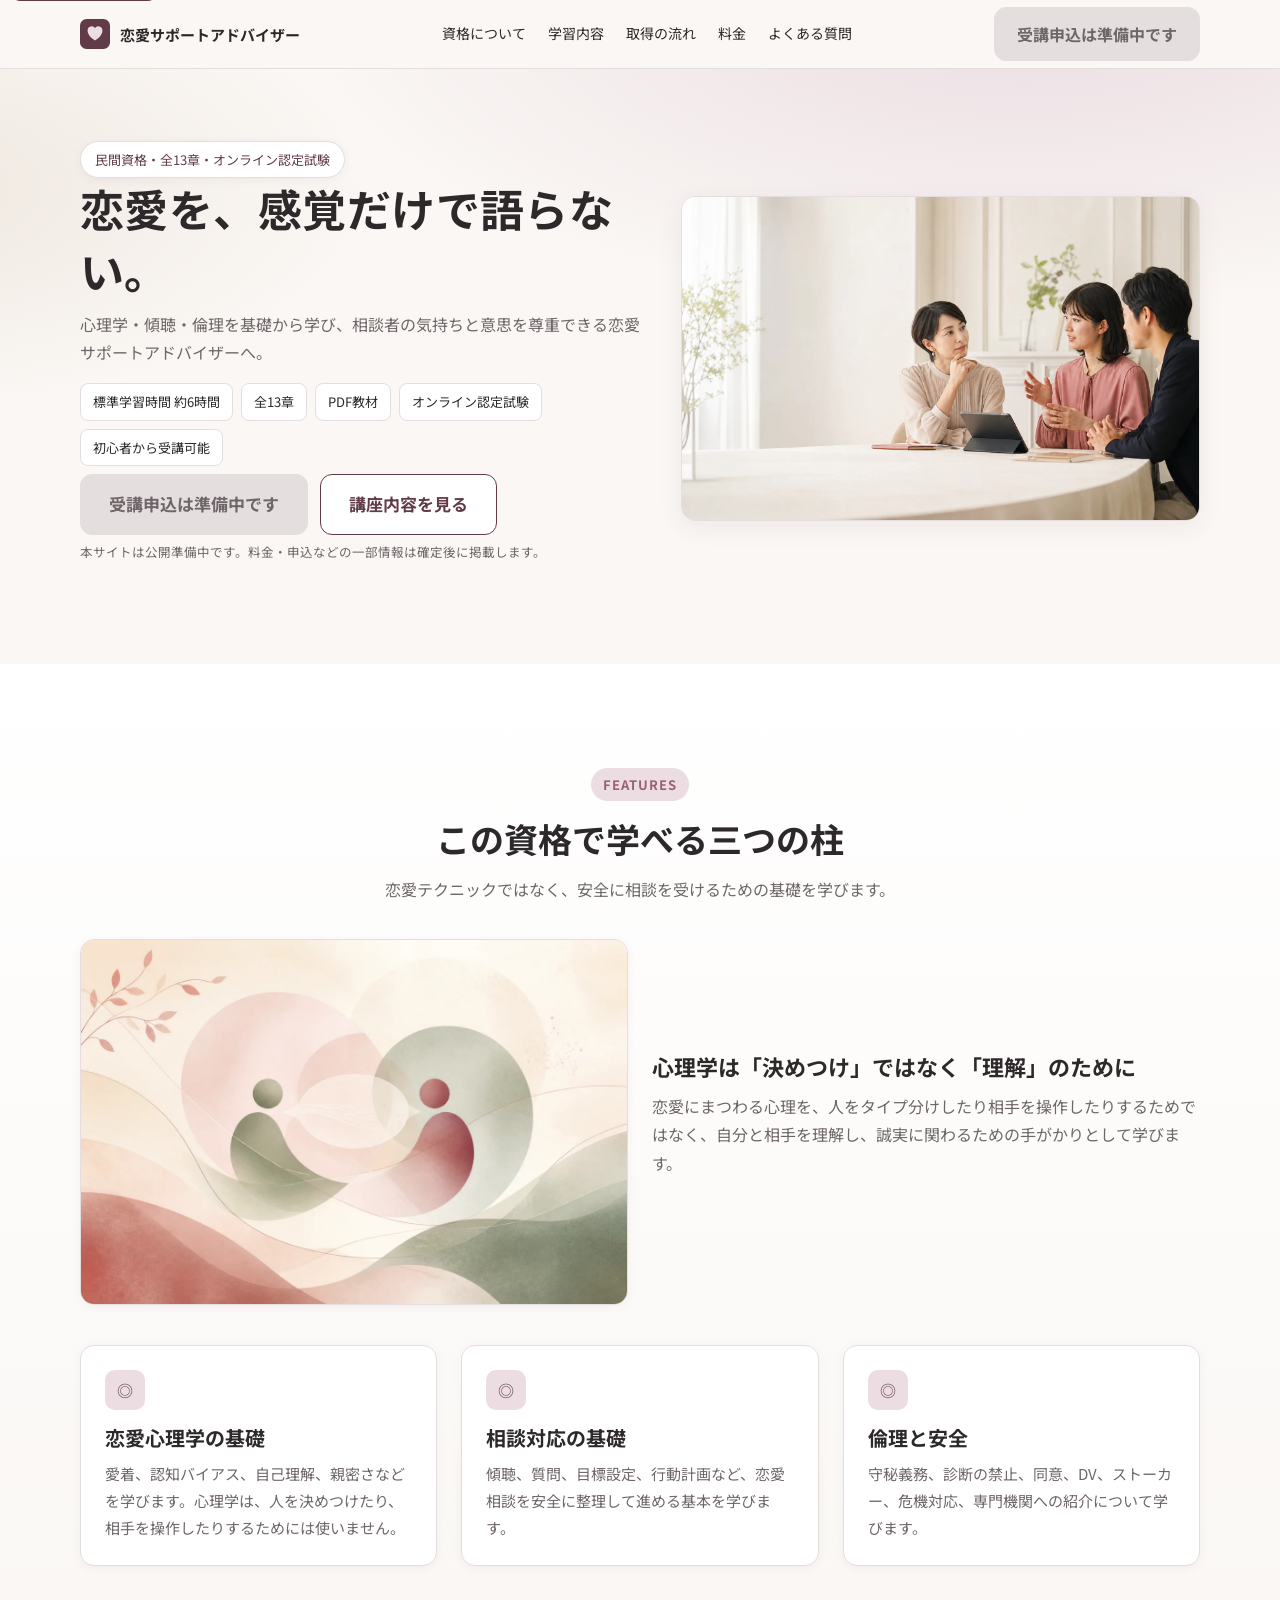
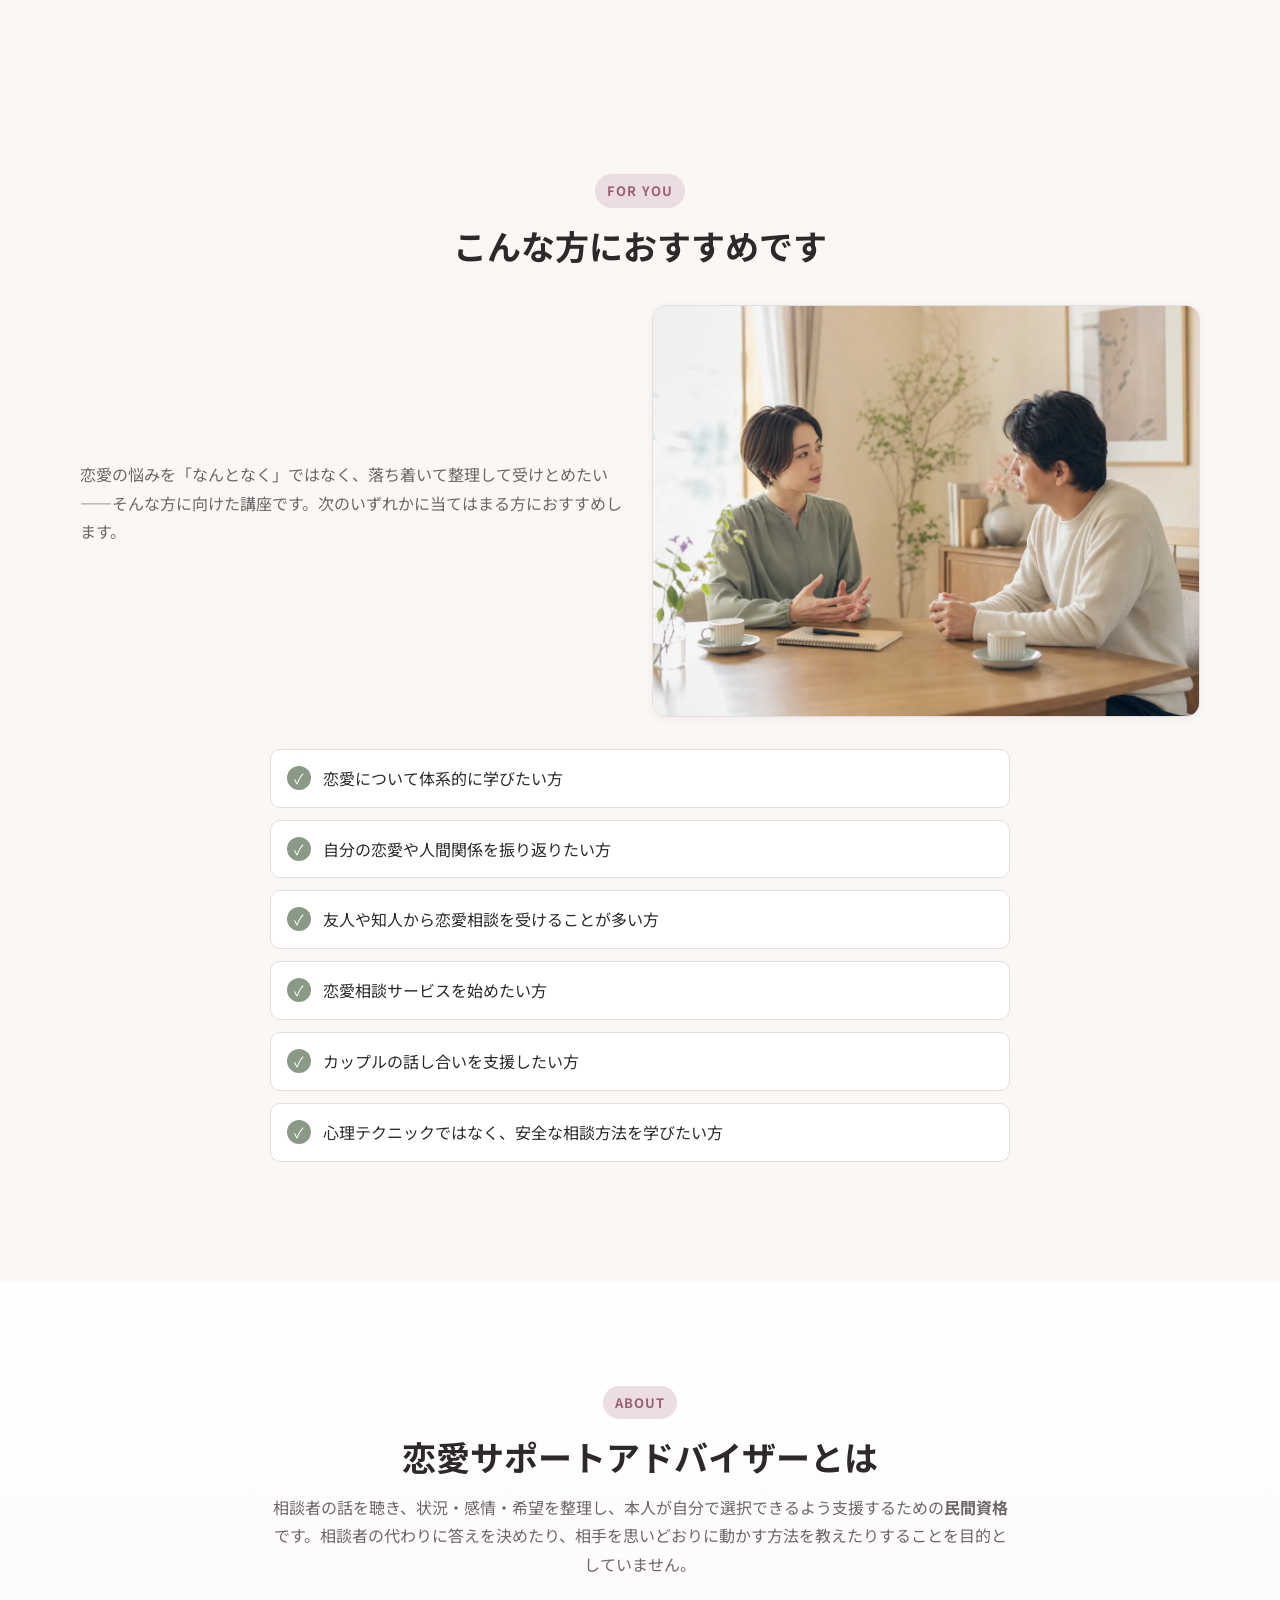
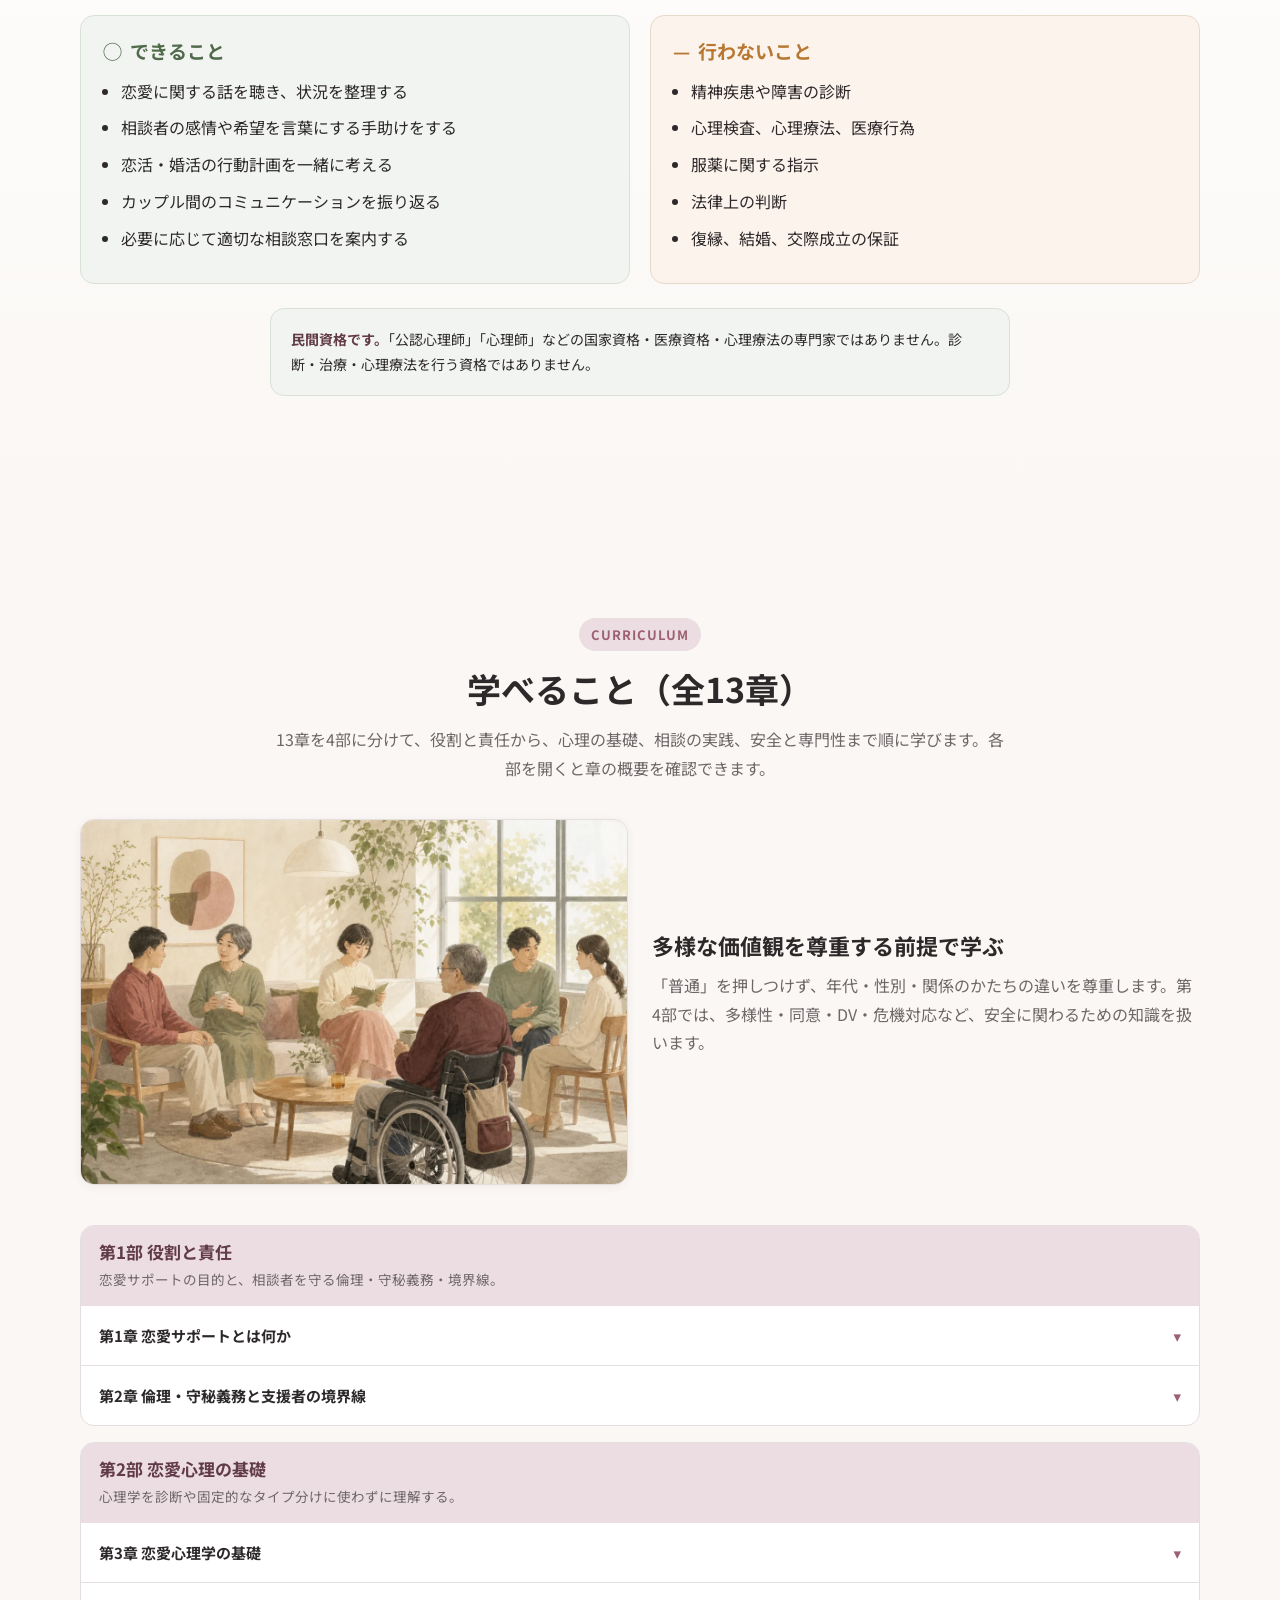
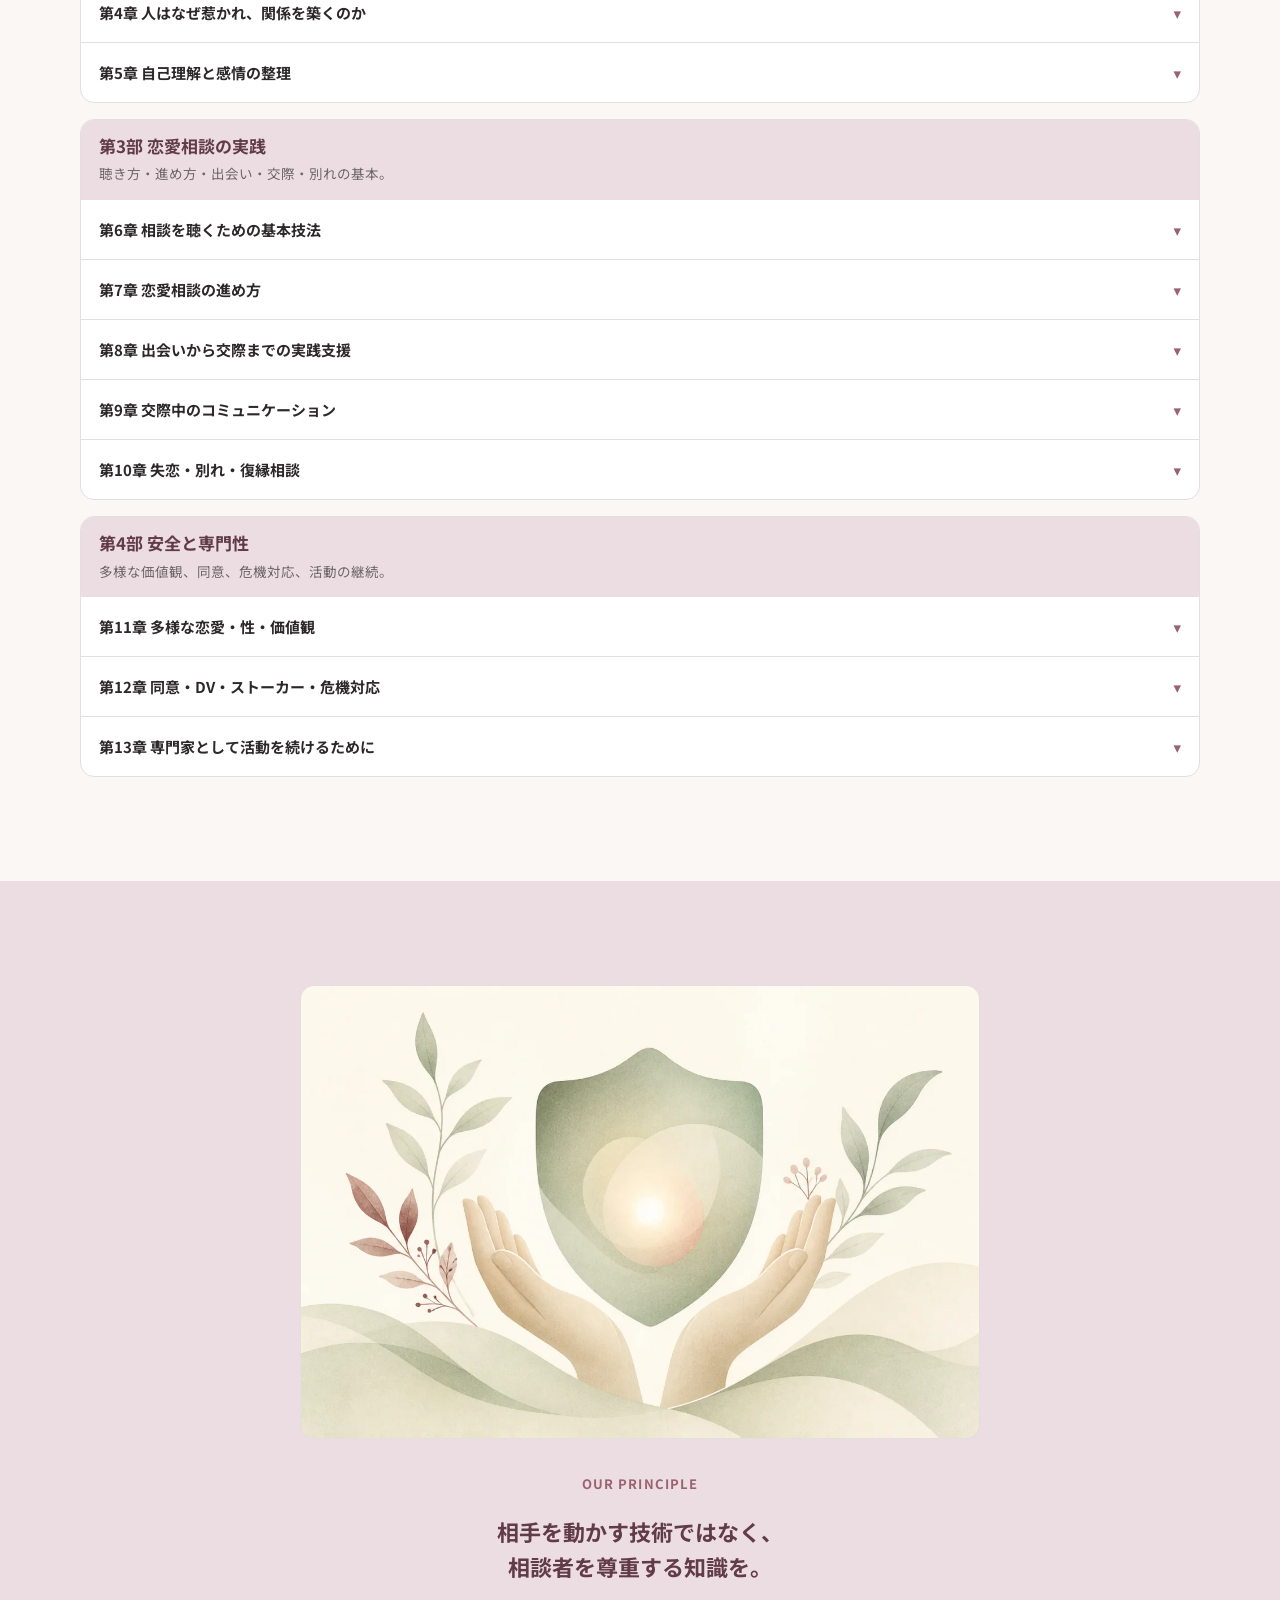
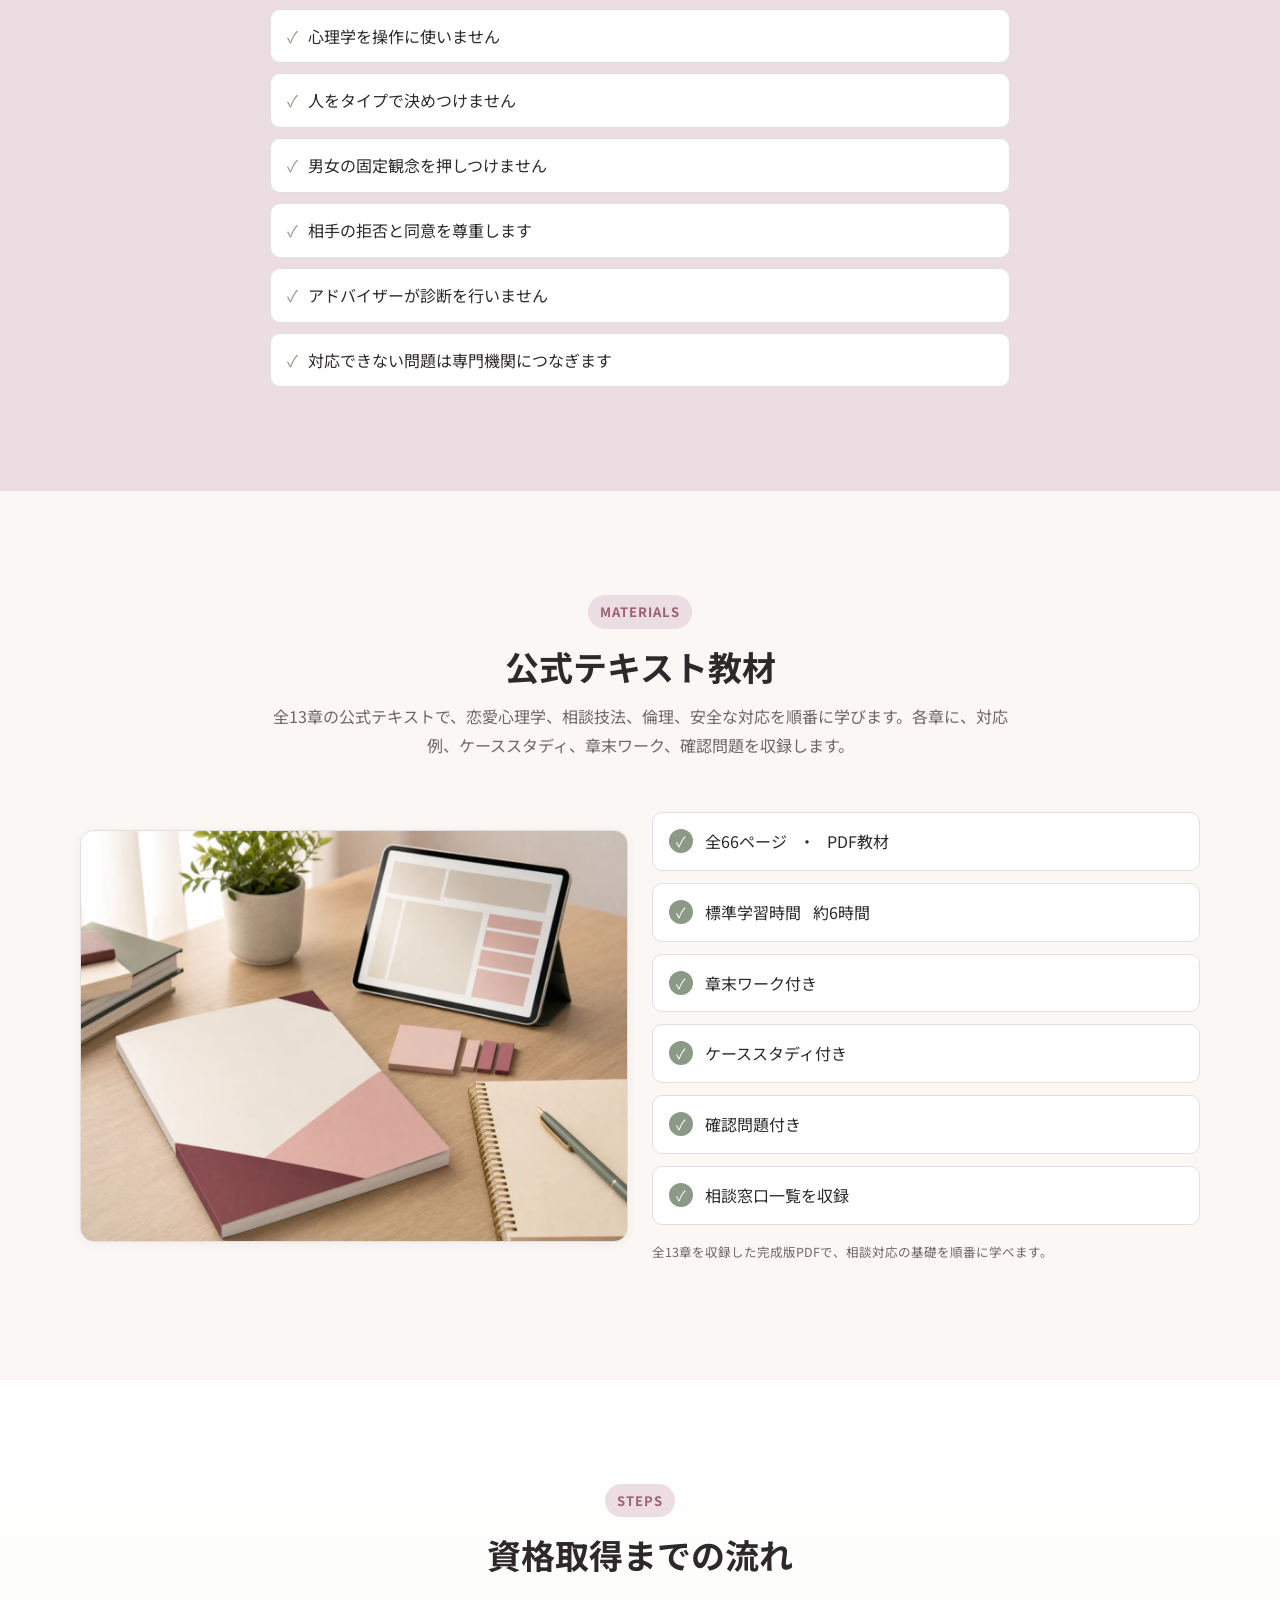
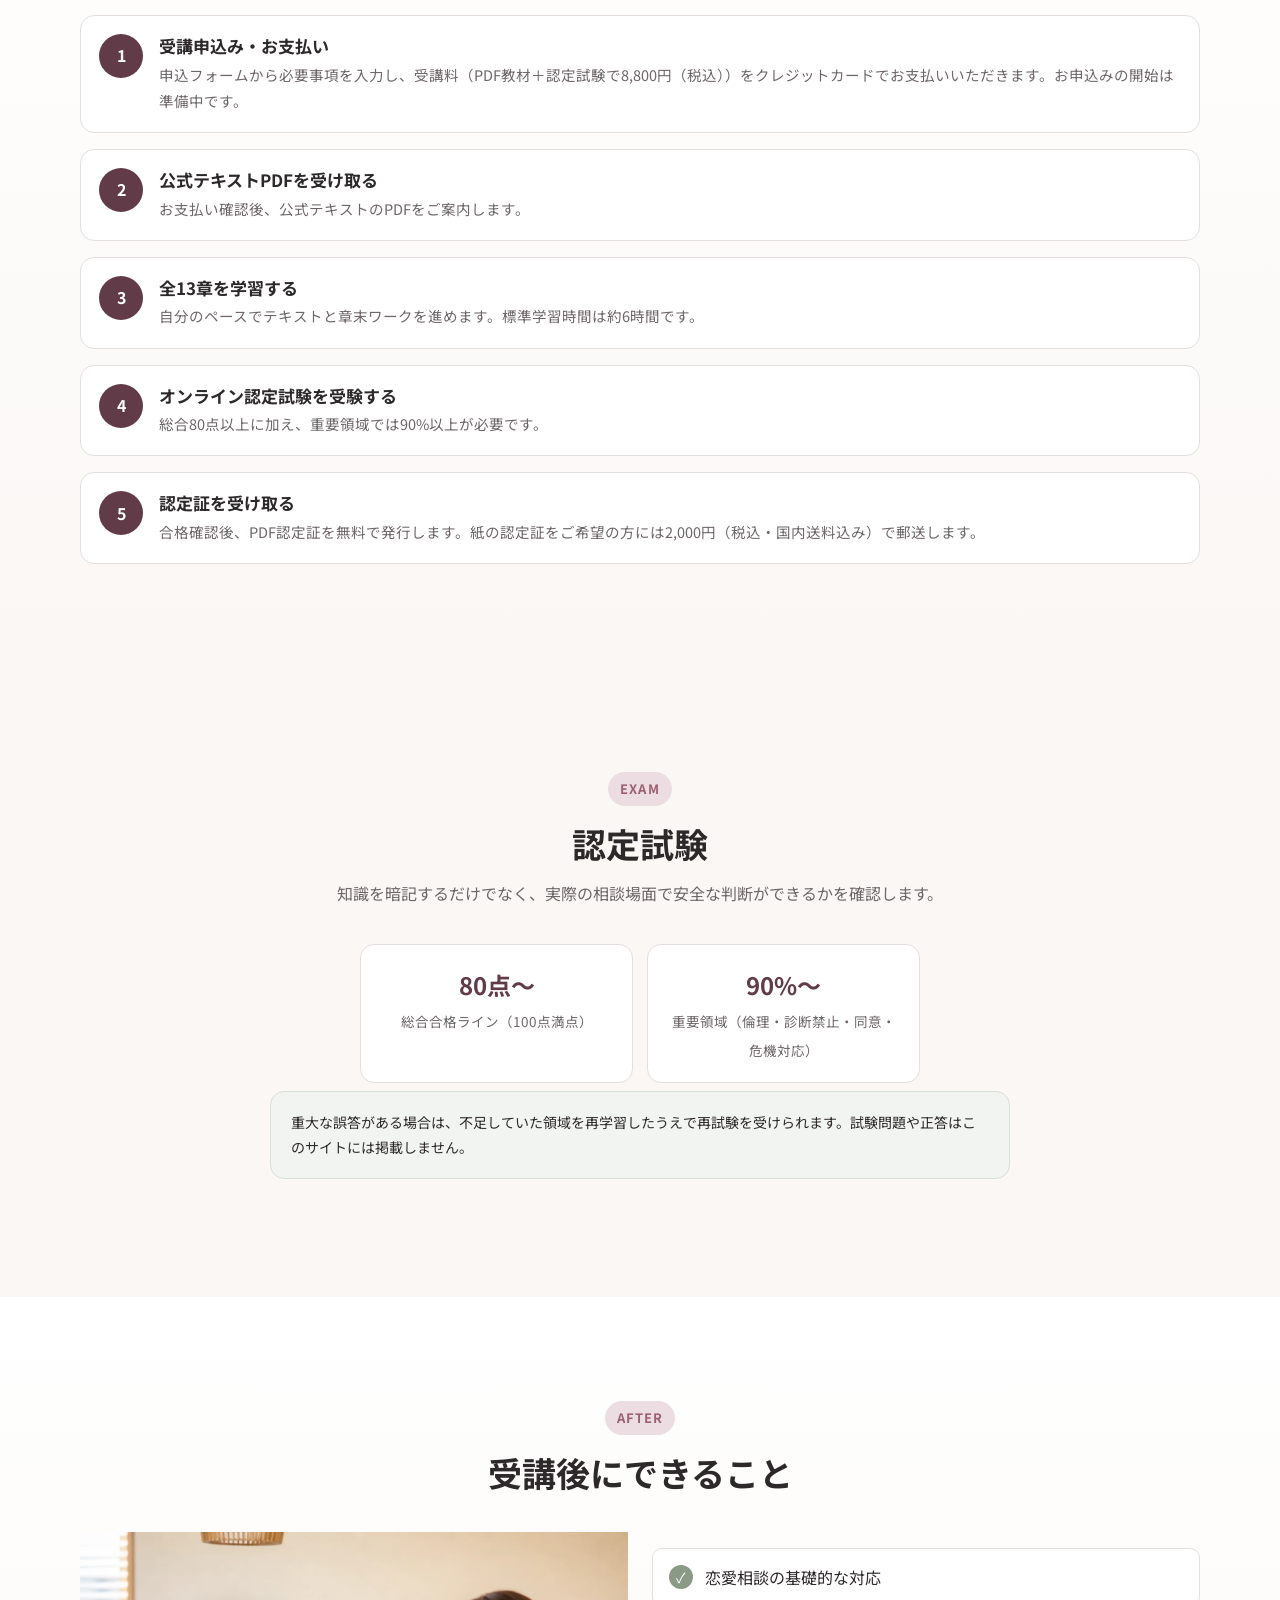
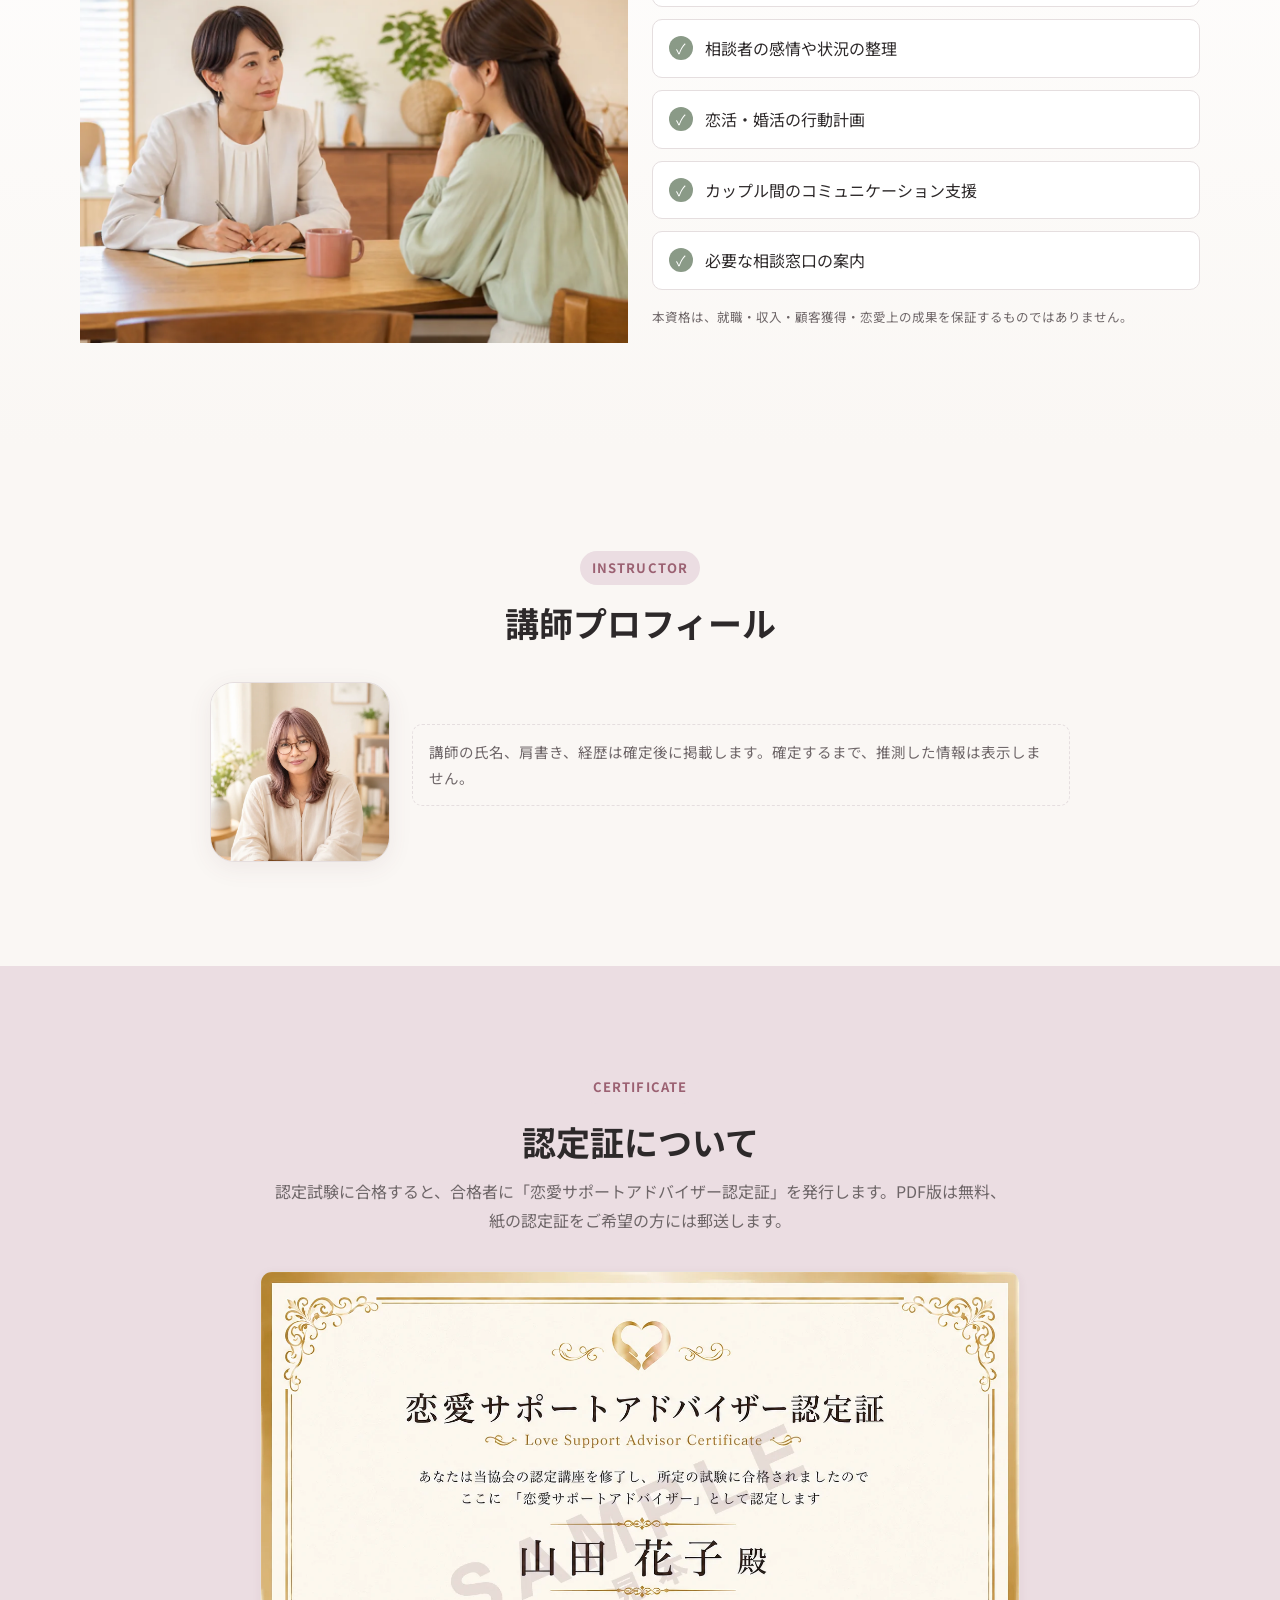
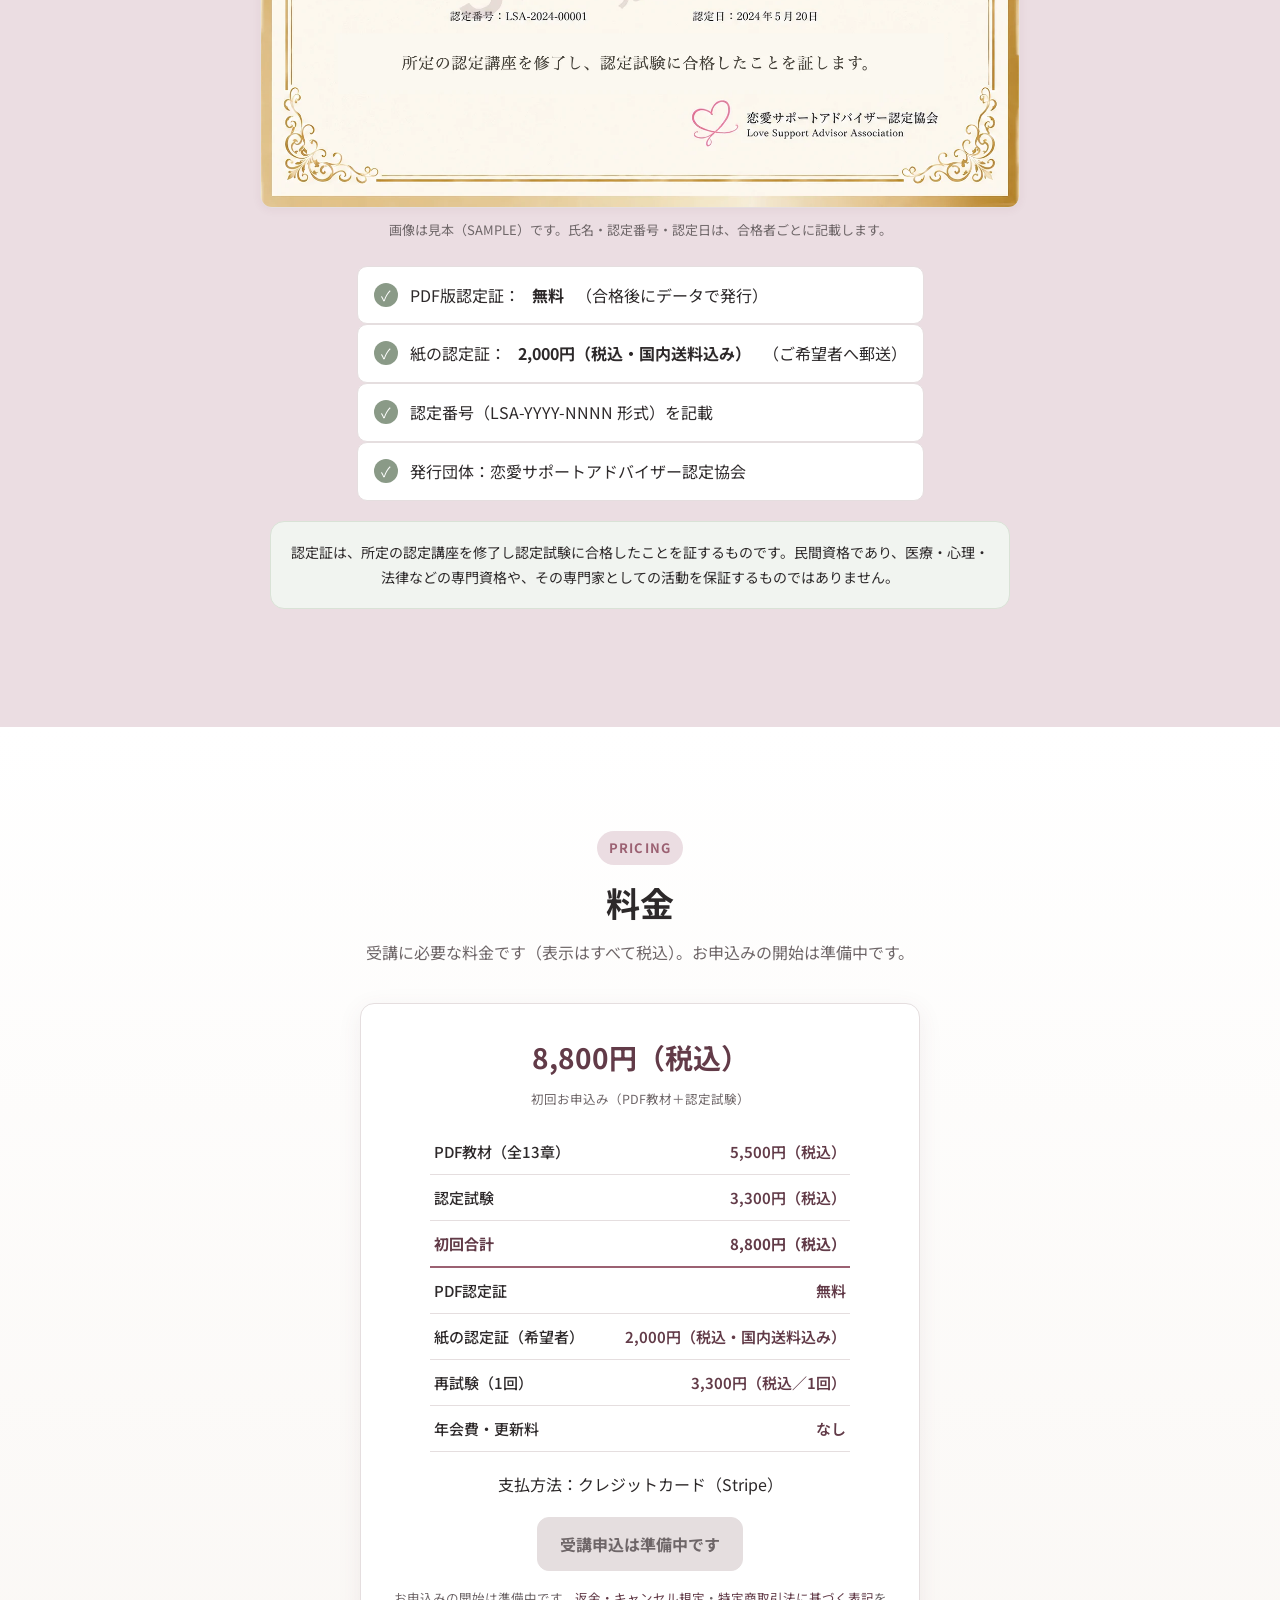
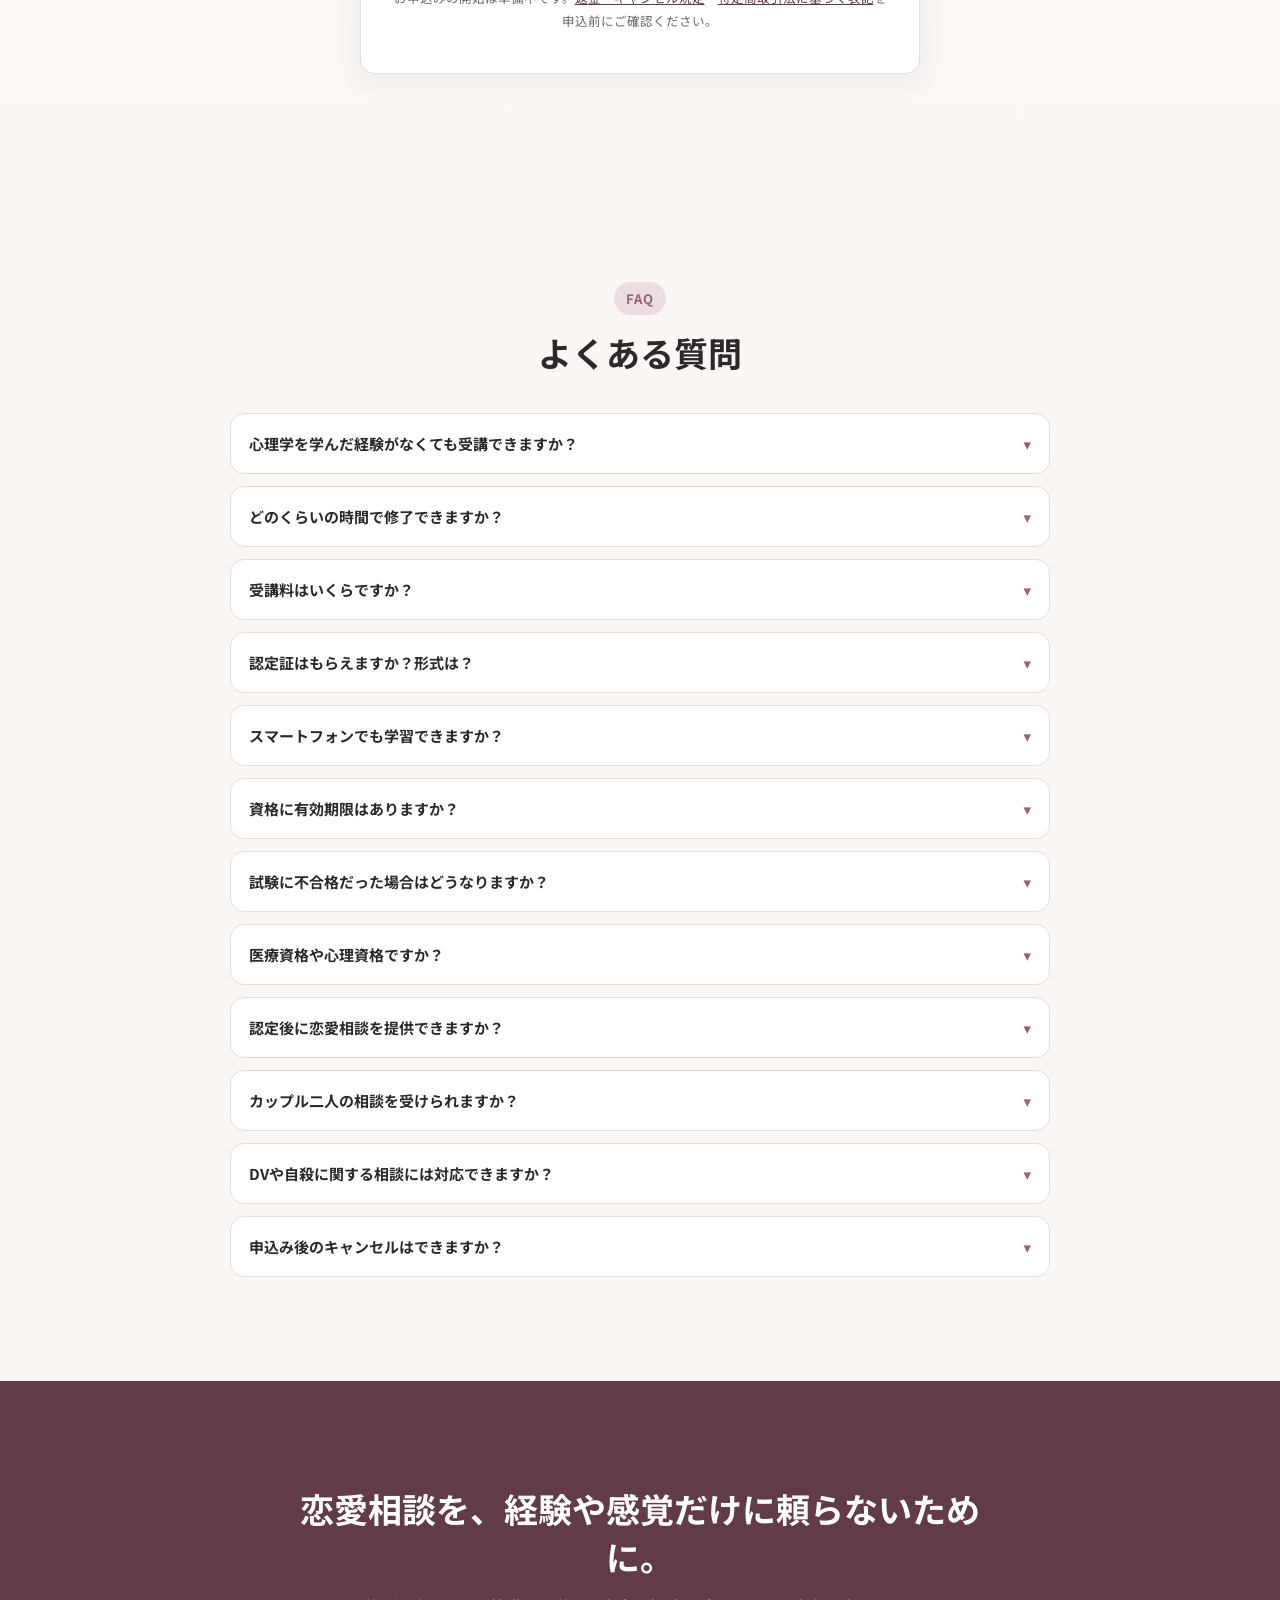
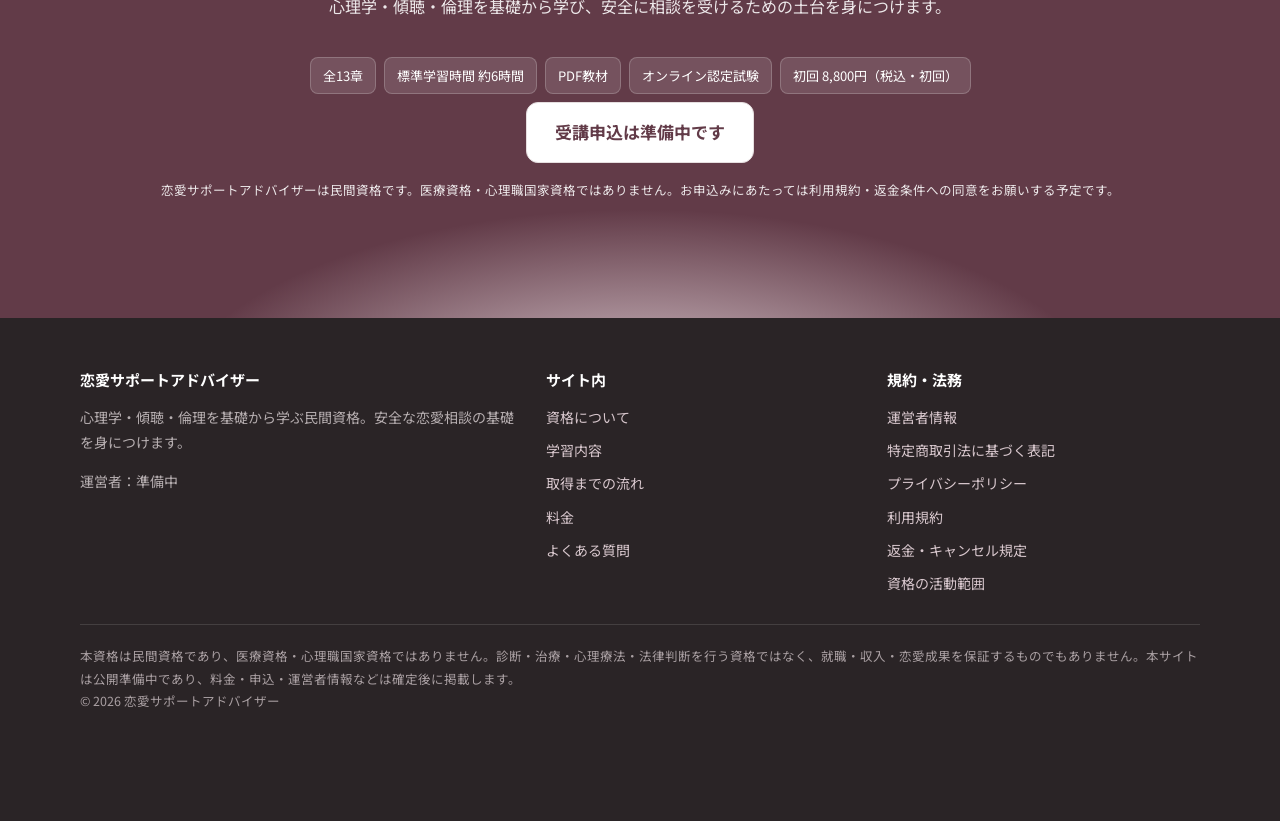
==== commit 63959aab: "認定証サンプル掲載と確定料金の反映 - 認定証セクション新設（賞状.png加工、SAMPLE/見本透かし、資格範囲を超える文言を修正後の文へ差し替え） - cert-sample.png/.webp " ====
--- a/index.html
+++ b/index.html
@@ -318,11 +318,11 @@
       <h2>資格取得までの流れ</h2>
     </div>
     <div class="steps">
-      <div class="step"><div class="step__num">1</div><div><h3>受講申込み・お支払い</h3><p>申込フォームから必要事項を入力し、受講料をお支払いいただきます（現在準備中）。</p></div></div>
+      <div class="step"><div class="step__num">1</div><div><h3>受講申込み・お支払い</h3><p>申込フォームから必要事項を入力し、受講料（PDF教材＋認定試験で<span data-config="pricing.firstTotal">8,800円（税込）</span>）をクレジットカードでお支払いいただきます。お申込みの開始は準備中です。</p></div></div>
       <div class="step"><div class="step__num">2</div><div><h3>公式テキストPDFを受け取る</h3><p>お支払い確認後、公式テキストのPDFをご案内します。</p></div></div>
       <div class="step"><div class="step__num">3</div><div><h3>全13章を学習する</h3><p>自分のペースでテキストと章末ワークを進めます。標準学習時間は<span data-config="facts.studyTime">約6時間</span>です。</p></div></div>
       <div class="step"><div class="step__num">4</div><div><h3>オンライン認定試験を受験する</h3><p><span data-config="facts.passOverall">総合80点以上</span>に加え、重要領域では<span data-config="facts.passKeyArea">90%以上</span>が必要です。</p></div></div>
-      <div class="step"><div class="step__num">5</div><div><h3>認定証を受け取る</h3><p>合格確認後、認定証を発行します（認定証の形式は準備中）。</p></div></div>
+      <div class="step"><div class="step__num">5</div><div><h3>認定証を受け取る</h3><p>合格確認後、PDF認定証を無料で発行します。紙の認定証をご希望の方には<span data-config="pricing.certPaper">2,000円（税込・国内送料込み）</span>で郵送します。</p></div></div>
     </div>
   </div>
 </section>
@@ -392,30 +392,61 @@
   </div>
 </section>
 
+<!-- 12.5 認定証 -->
+<section class="section section--rose" id="certificate">
+  <div class="container">
+    <div class="section__head">
+      <span class="section__eyebrow">CERTIFICATE</span>
+      <h2>認定証について</h2>
+      <p class="section__lead">認定試験に合格すると、合格者に「恋愛サポートアドバイザー認定証」を発行します。PDF版は無料、紙の認定証をご希望の方には郵送します。</p>
+    </div>
+    <div class="cert">
+      <figure class="cert__figure">
+        <picture>
+          <source srcset="assets/images/cert-sample.webp" type="image/webp">
+          <img src="assets/images/cert-sample.png" width="1200" height="847" loading="lazy"
+               alt="恋愛サポートアドバイザー認定証の見本（SAMPLE）。氏名・認定番号・認定日は発行時に記載されます。">
+        </picture>
+        <figcaption>画像は見本（SAMPLE）です。氏名・認定番号・認定日は、合格者ごとに記載します。</figcaption>
+      </figure>
+      <ul class="checklist cert__list">
+        <li><span class="tick" aria-hidden="true">✓</span>PDF版認定証：<strong>無料</strong>（合格後にデータで発行）</li>
+        <li><span class="tick" aria-hidden="true">✓</span>紙の認定証：<strong><span data-config="pricing.certPaper">2,000円（税込・国内送料込み）</span></strong>（ご希望者へ郵送）</li>
+        <li><span class="tick" aria-hidden="true">✓</span>認定番号（LSA-YYYY-NNNN 形式）を記載</li>
+        <li><span class="tick" aria-hidden="true">✓</span>発行団体：恋愛サポートアドバイザー認定協会</li>
+      </ul>
+      <p class="notice">認定証は、所定の認定講座を修了し認定試験に合格したことを証するものです。民間資格であり、医療・心理・法律などの専門資格や、その専門家としての活動を保証するものではありません。</p>
+    </div>
+  </div>
+</section>
+
 <!-- 13. 料金 -->
 <section class="section section--tint" id="pricing">
   <div class="container">
     <div class="section__head">
       <span class="section__eyebrow">PRICING</span>
       <h2>料金</h2>
-      <p class="section__lead">料金は公開準備中です。確定し次第、税込価格と内訳を掲載します。</p>
+      <p class="section__lead">受講に必要な料金です（表示はすべて税込）。お申込みの開始は準備中です。</p>
     </div>
     <div class="price-card">
-      <div class="amount tbd" data-config="pricing.tuition">公開準備中</div>
-      <p class="hero__notice">受講料（税込）</p>
-      <ul>
-        <li>公式テキストPDF</li>
-        <li>章末ワーク</li>
-        <li>認定試験</li>
-        <li>認定証発行（形式は準備中）</li>
-      </ul>
-      <p>支払方法：<span data-config="pricing.payment">準備中</span></p>
-      <p>再試験料：<span data-config="pricing.retakeFee">準備中</span></p>
-      <p>年会費・更新料：<span data-config="pricing.annualFee">なし</span></p>
+      <div class="amount" data-config="pricing.firstTotal">8,800円（税込）</div>
+      <p class="hero__notice">初回お申込み（PDF教材＋認定試験）</p>
+      <table class="price-table">
+        <tbody>
+          <tr><th>PDF教材（全13章）</th><td><span data-config="pricing.material">5,500円（税込）</span></td></tr>
+          <tr><th>認定試験</th><td><span data-config="pricing.exam">3,300円（税込）</span></td></tr>
+          <tr class="price-table__total"><th>初回合計</th><td><span data-config="pricing.firstTotal">8,800円（税込）</span></td></tr>
+          <tr><th>PDF認定証</th><td><span data-config="pricing.certPdf">無料</span></td></tr>
+          <tr><th>紙の認定証（希望者）</th><td><span data-config="pricing.certPaper">2,000円（税込・国内送料込み）</span></td></tr>
+          <tr><th>再試験（1回）</th><td><span data-config="pricing.retakeFee">3,300円（税込／1回）</span></td></tr>
+          <tr><th>年会費・更新料</th><td><span data-config="pricing.annualFee">なし</span></td></tr>
+        </tbody>
+      </table>
+      <p>支払方法：<span data-config="pricing.payment">クレジットカード（Stripe）</span></p>
       <p style="margin-top:18px;">
         <a class="btn btn-primary" data-apply aria-disabled="true" role="button" tabindex="-1">受講申込は準備中です</a>
       </p>
-      <p class="hero__notice"><a href="legal/refund.html">返金・キャンセル条件</a>を申込前にご確認ください。</p>
+      <p class="hero__notice">お申込みの開始は準備中です。<a href="legal/refund.html">返金・キャンセル規定</a>・<a href="legal/tokushoho.html">特定商取引法に基づく表記</a>を申込前にご確認ください。</p>
     </div>
   </div>
 </section>
@@ -430,14 +461,16 @@
     <div class="faq">
       <details><summary>心理学を学んだ経験がなくても受講できますか？<span class="chev" aria-hidden="true">▾</span></summary><div class="faq__a">はい。専門用語には説明を付け、初めて心理学に触れる方にも理解しやすい構成にしています。</div></details>
       <details><summary>どのくらいの時間で修了できますか？<span class="chev" aria-hidden="true">▾</span></summary><div class="faq__a">標準学習時間は約6時間です。学習速度やワークへの取り組み方によって異なります。</div></details>
+      <details><summary>受講料はいくらですか？<span class="chev" aria-hidden="true">▾</span></summary><div class="faq__a">PDF教材<span data-config="pricing.material">5,500円（税込）</span>と認定試験<span data-config="pricing.exam">3,300円（税込）</span>で、初回お申込みは合計<span data-config="pricing.firstTotal">8,800円（税込）</span>です。支払方法は<span data-config="pricing.payment">クレジットカード（Stripe）</span>です。年会費・更新料はかかりません。お申込みの開始は準備中です。</div></details>
+      <details><summary>認定証はもらえますか？形式は？<span class="chev" aria-hidden="true">▾</span></summary><div class="faq__a">合格者にはPDF版の認定証を無料で発行します。紙の認定証をご希望の方には<span data-config="pricing.certPaper">2,000円（税込・国内送料込み）</span>で郵送します。認定証には認定番号（LSA-YYYY-NNNN 形式）を記載します。認定証は所定の講座修了と試験合格を証するもので、専門資格を保証するものではありません。</div></details>
       <details><summary>スマートフォンでも学習できますか？<span class="chev" aria-hidden="true">▾</span></summary><div class="faq__a">PDFを閲覧できるスマートフォン、タブレット、パソコンで学習できます。画面の大きい端末や印刷での学習もおすすめします。</div></details>
       <details><summary>資格に有効期限はありますか？<span class="chev" aria-hidden="true">▾</span></summary><div class="faq__a">現在、更新制は予定していません。ただし、制度や相談窓口の情報は変わるため、認定後も継続して学ぶことを推奨します。</div></details>
-      <details><summary>試験に不合格だった場合はどうなりますか？<span class="chev" aria-hidden="true">▾</span></summary><div class="faq__a">不足していた領域を再学習した後、再試験を受けられます。再試験料は準備中です。</div></details>
+      <details><summary>試験に不合格だった場合はどうなりますか？<span class="chev" aria-hidden="true">▾</span></summary><div class="faq__a">不足していた領域を再学習し、24時間以降に再試験を受けられます（初回を含め3回まで）。再試験料は1回<span data-config="pricing.retakeFee">3,300円（税込／1回）</span>です。</div></details>
       <details><summary>医療資格や心理資格ですか？<span class="chev" aria-hidden="true">▾</span></summary><div class="faq__a">いいえ。本資格は恋愛相談と関係支援の基礎を学ぶ民間資格です。診断、治療、心理検査、心理療法を行うための資格ではありません。</div></details>
       <details><summary>認定後に恋愛相談を提供できますか？<span class="chev" aria-hidden="true">▾</span></summary><div class="faq__a">資格の範囲内で、恋愛相談、状況整理、行動計画、コミュニケーション支援などを提供できます。医療・心理・法律上の専門判断は行いません。</div></details>
       <details><summary>カップル二人の相談を受けられますか？<span class="chev" aria-hidden="true">▾</span></summary><div class="faq__a">コミュニケーションの整理など、資格範囲内の支援は可能です。ただし、DVや安全上の問題が疑われる場合、安易な同席相談は行わず専門機関へつなぎます。</div></details>
       <details><summary>DVや自殺に関する相談には対応できますか？<span class="chev" aria-hidden="true">▾</span></summary><div class="faq__a">アドバイザーだけで解決しようとせず、安全を確認し、警察・医療・行政などの専門機関へつなぐことを学びます。</div></details>
-      <details><summary>申込み後のキャンセルはできますか？<span class="chev" aria-hidden="true">▾</span></summary><div class="faq__a">キャンセル・返金条件は準備中です。確定後に<a href="legal/refund.html">返金・キャンセル規定</a>へ掲載します。</div></details>
+      <details><summary>申込み後のキャンセルはできますか？<span class="chev" aria-hidden="true">▾</span></summary><div class="faq__a">PDF教材の提供前であれば教材費を返金します。提供後の教材費、試験開始後の試験料は返金できません。運営の都合で提供できない場合は該当額を返金します。詳しくは<a href="legal/refund.html">返金・キャンセル規定</a>をご確認ください（最終的な規定文は確認中です）。</div></details>
     </div>
   </div>
 </section>
@@ -454,7 +487,7 @@
       <li>標準学習時間 <span data-config="facts.studyTime">約6時間</span></li>
       <li>PDF教材</li>
       <li>オンライン認定試験</li>
-      <li>受講料 <span data-config="pricing.tuition">公開準備中</span></li>
+      <li>初回 <span data-config="pricing.tuition">8,800円（税込・初回）</span></li>
     </ul>
     <p style="text-align:center;margin-top:8px;">
       <a class="btn btn-primary btn--lg" data-apply aria-disabled="true" role="button" tabindex="-1">受講申込は準備中です</a>
--- a/styles.css
+++ b/styles.css
@@ -324,3 +324,19 @@
   .sticky-cta { display: none; }
   body.has-sticky { padding-bottom: 0; }
 }
+
+/* 認定証セクション */
+.cert { max-width: 760px; margin-inline: auto; text-align: center; }
+.cert__figure { margin: 0 0 24px; }
+.cert__figure img { width: 100%; height: auto; border-radius: 12px; border: 1px solid var(--border);
+  box-shadow: var(--shadow-sm); background: #fff; }
+.cert__figure figcaption { margin-top: 10px; font-size: 13px; color: var(--muted); }
+.cert__list { display: inline-block; text-align: left; margin: 0 auto 20px; }
+
+/* 料金表 */
+.price-table { width: 100%; max-width: 420px; margin: 18px auto; border-collapse: collapse; }
+.price-table th, .price-table td { padding: 9px 4px; border-bottom: 1px solid var(--border); font-size: 15px; }
+.price-table th { font-weight: 500; color: var(--text); text-align: left; }
+.price-table td { text-align: right; color: var(--primary-dark); font-weight: 600; white-space: nowrap; }
+.price-table .price-table__total th, .price-table .price-table__total td {
+  font-weight: 700; color: var(--primary-dark); border-bottom: 2px solid var(--primary); }
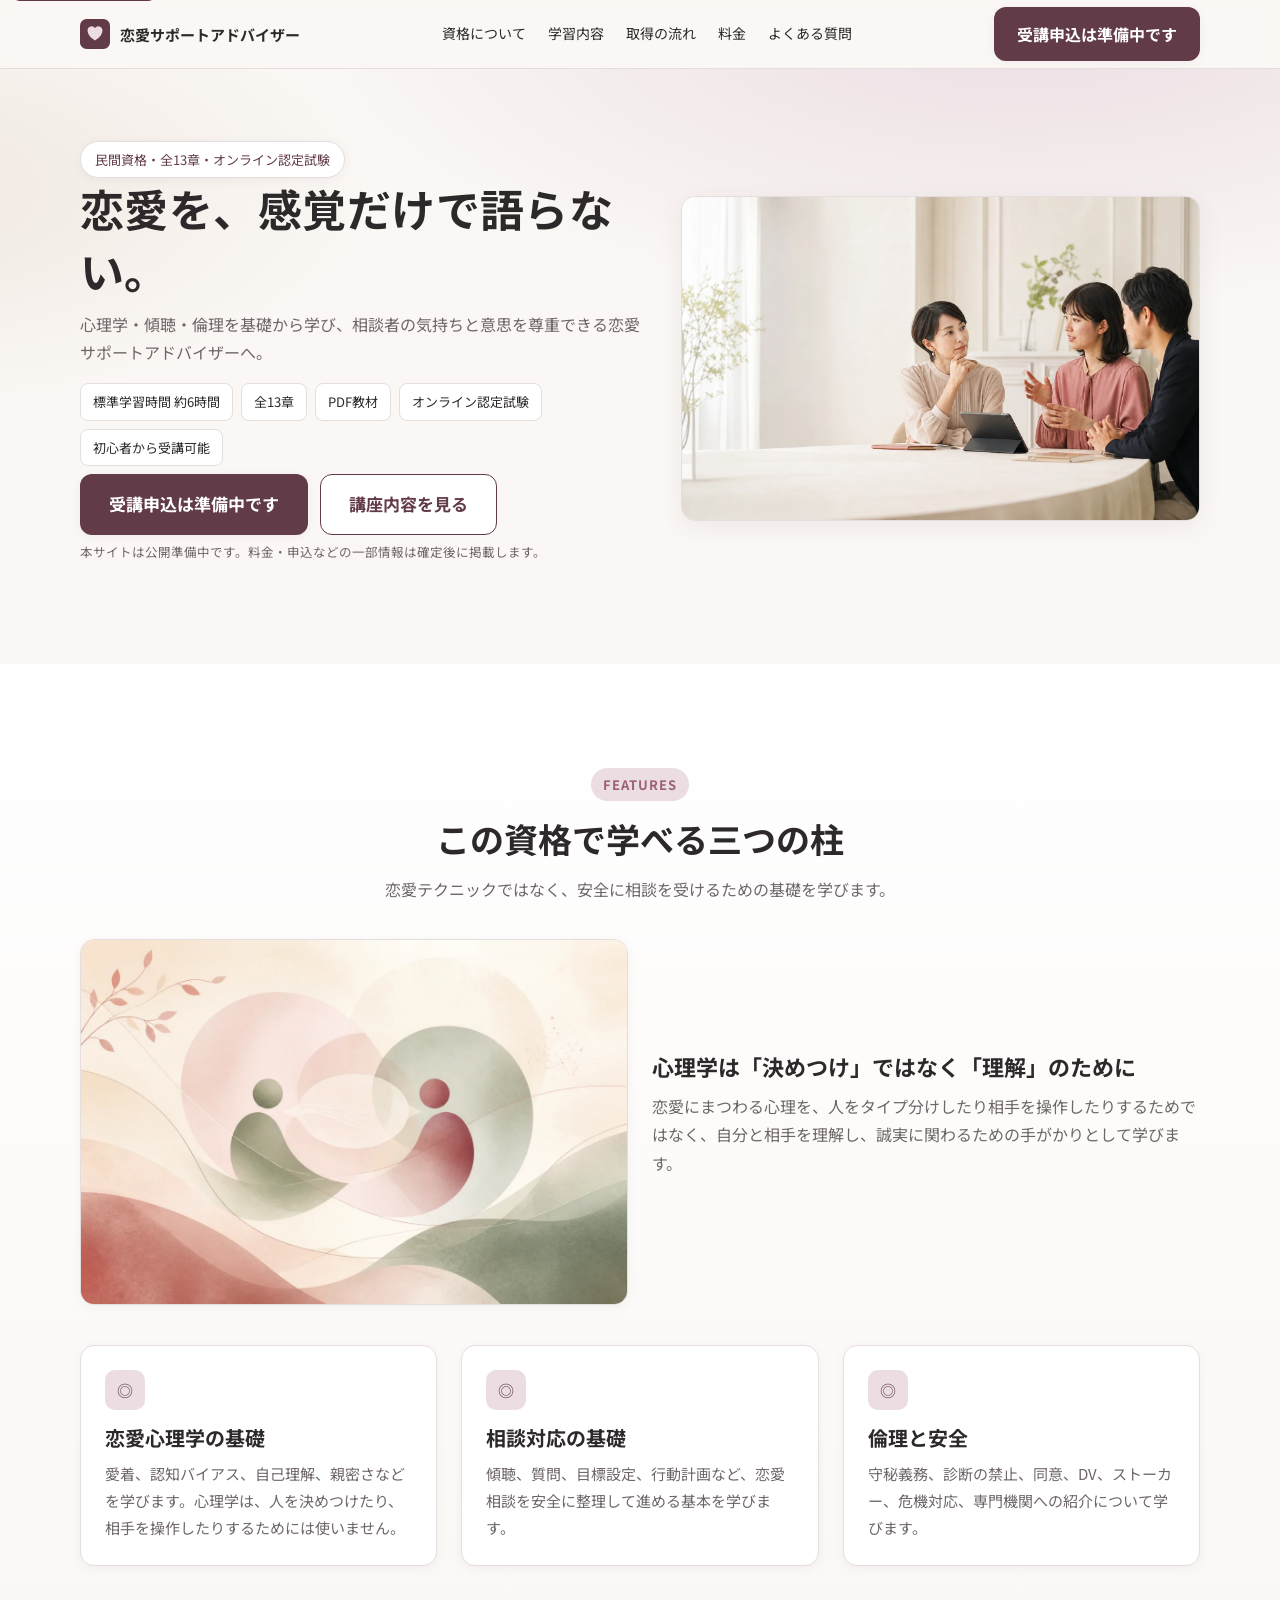
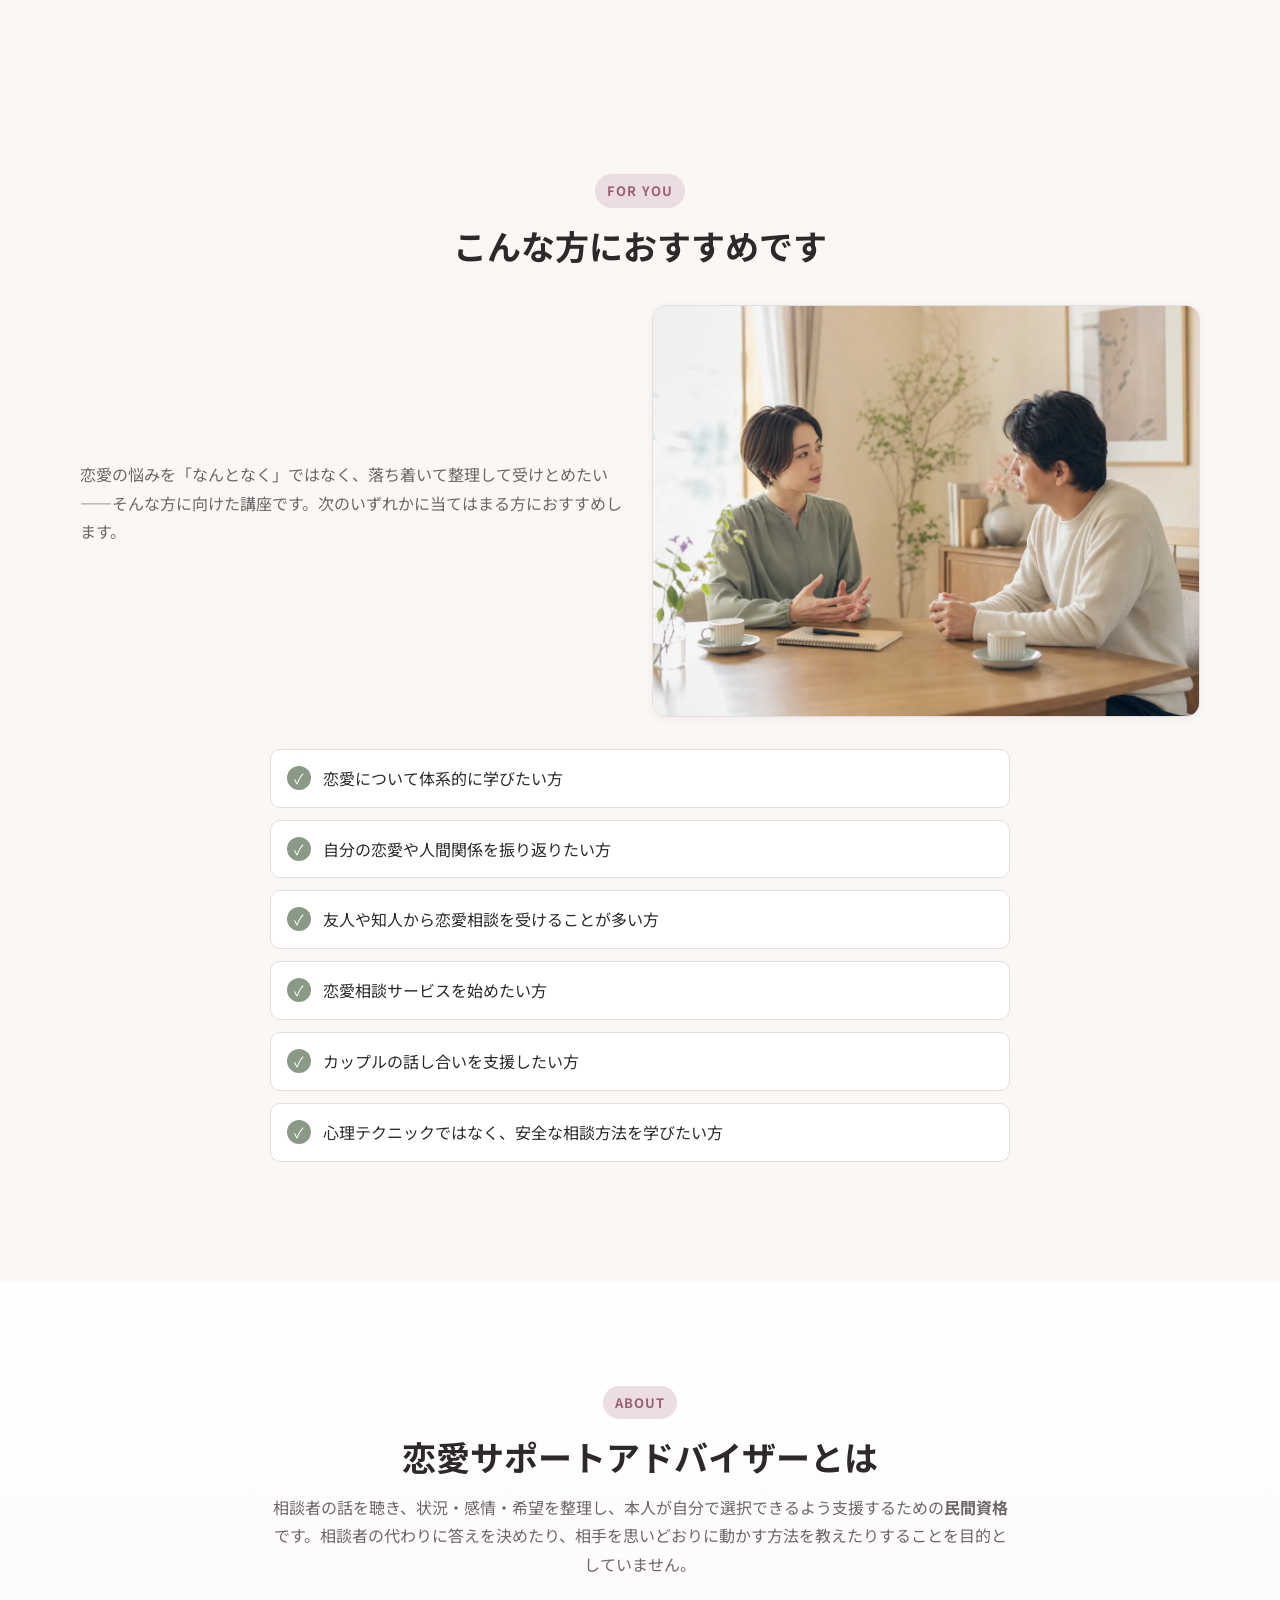
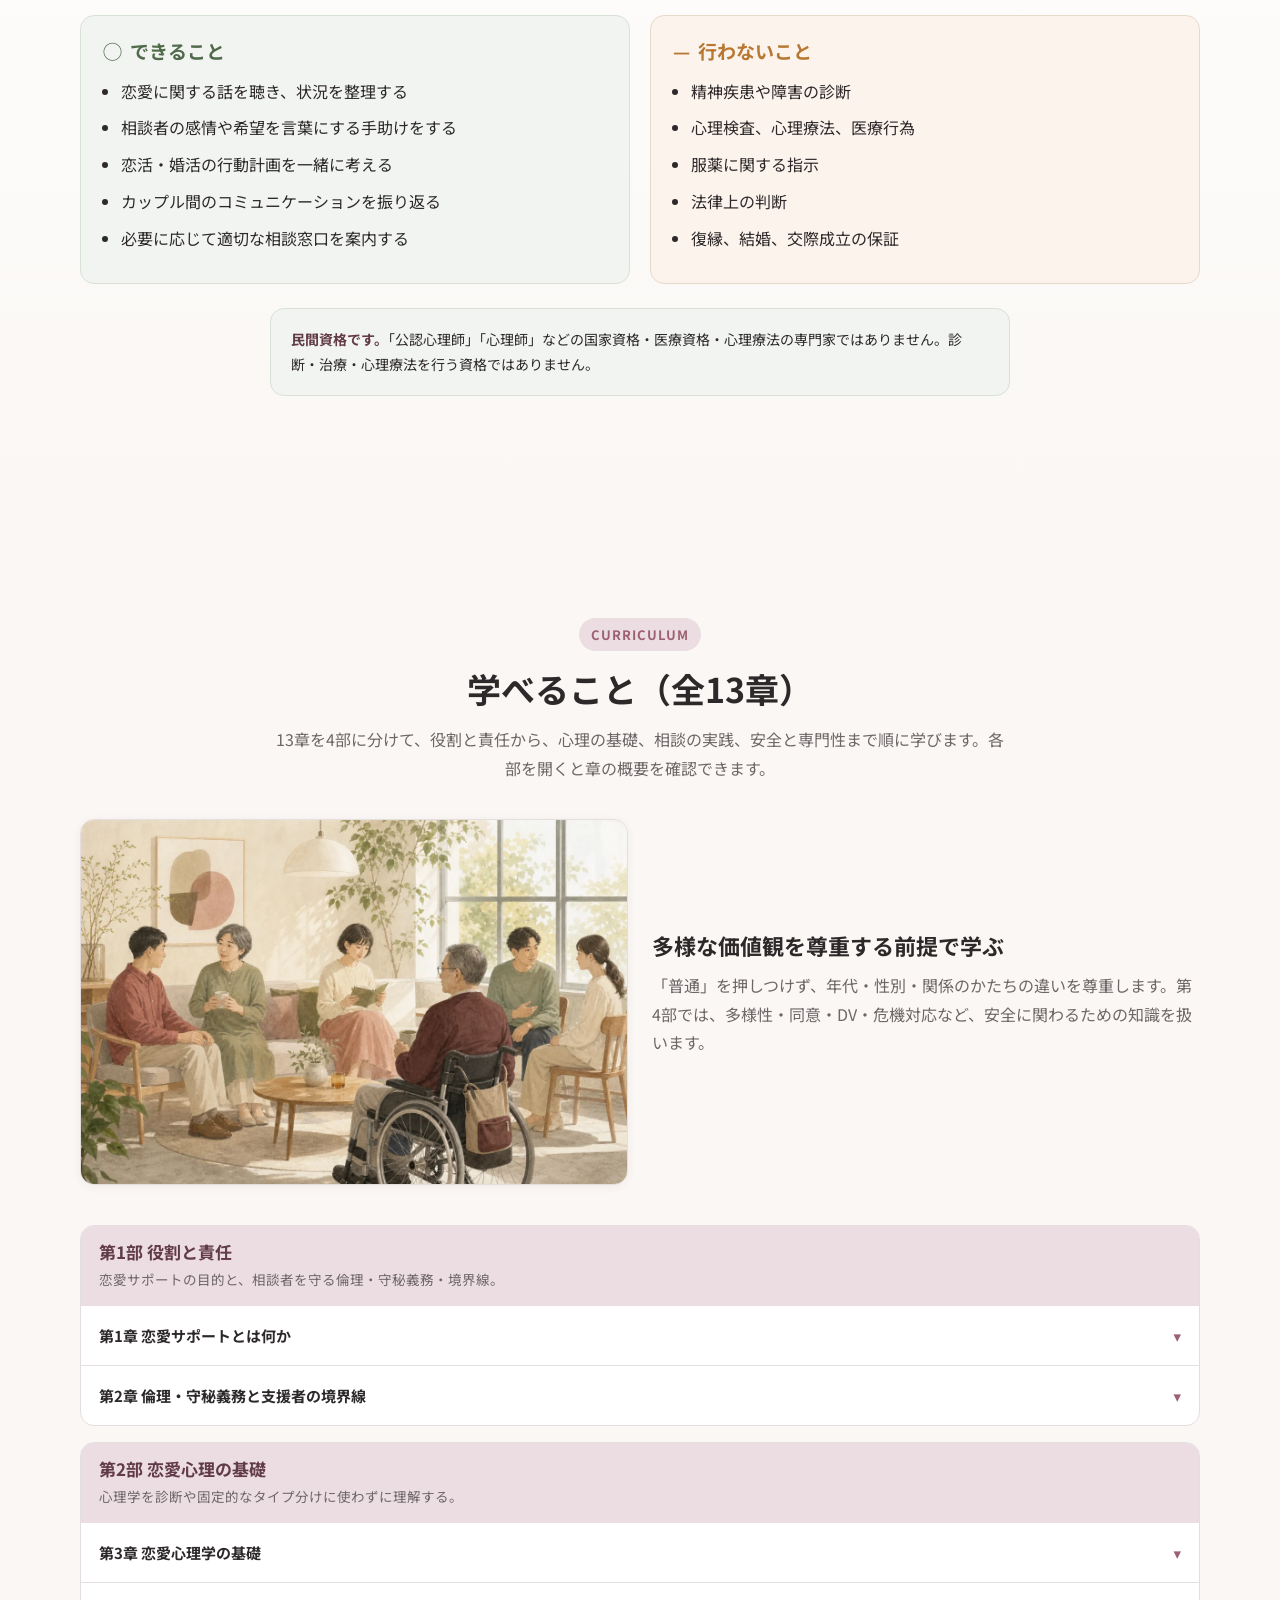
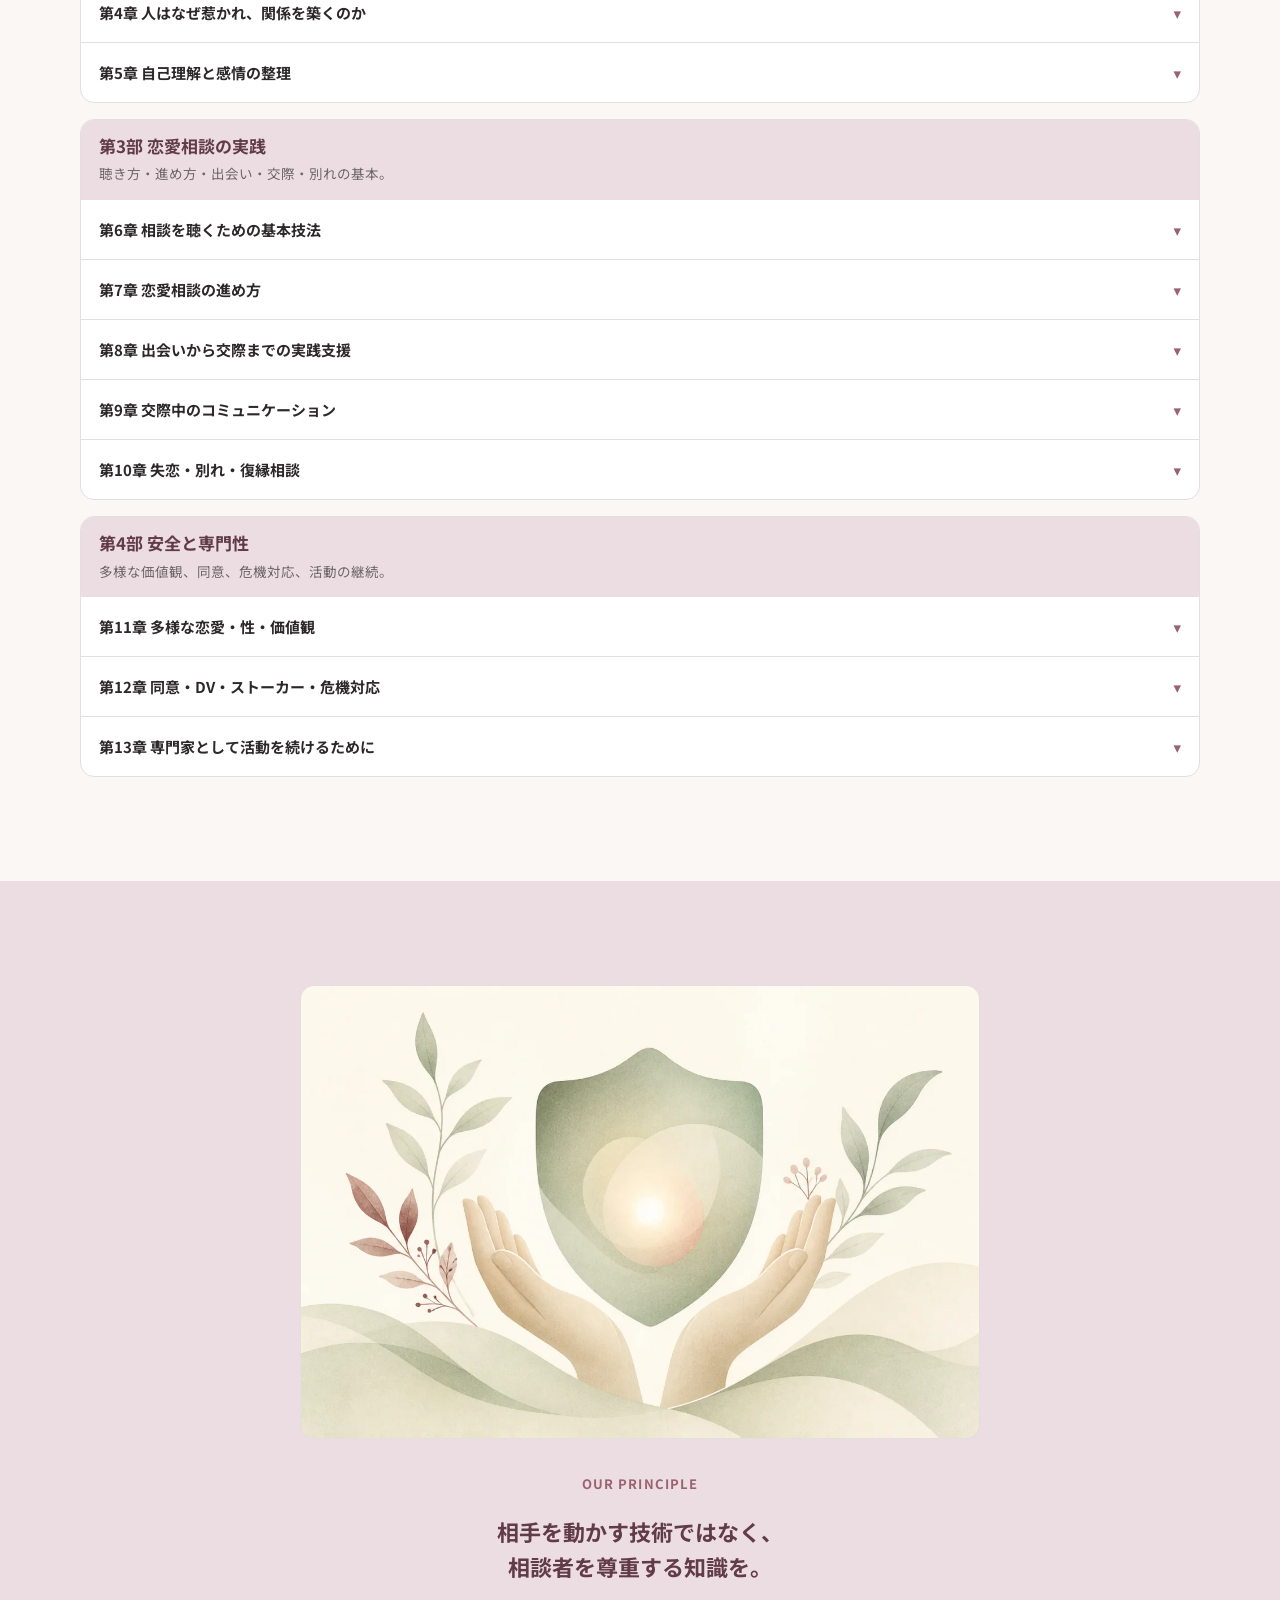
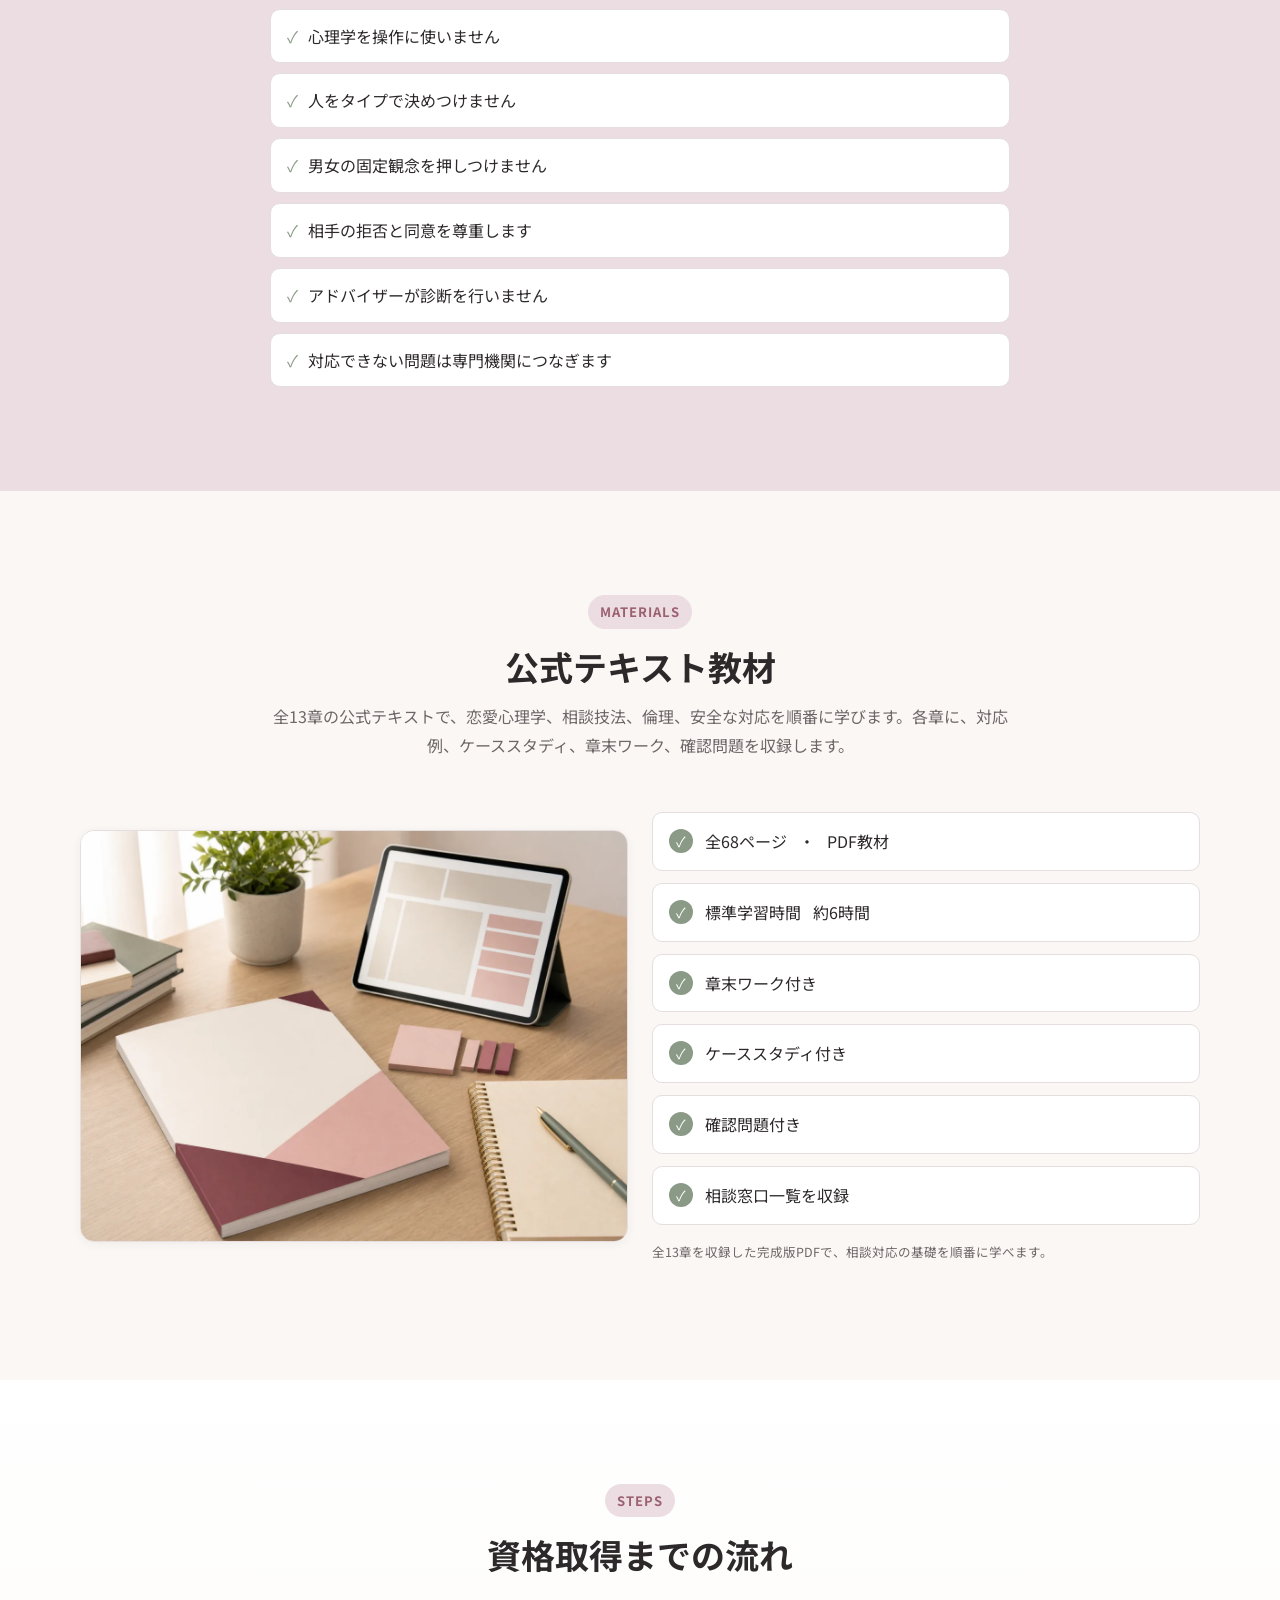
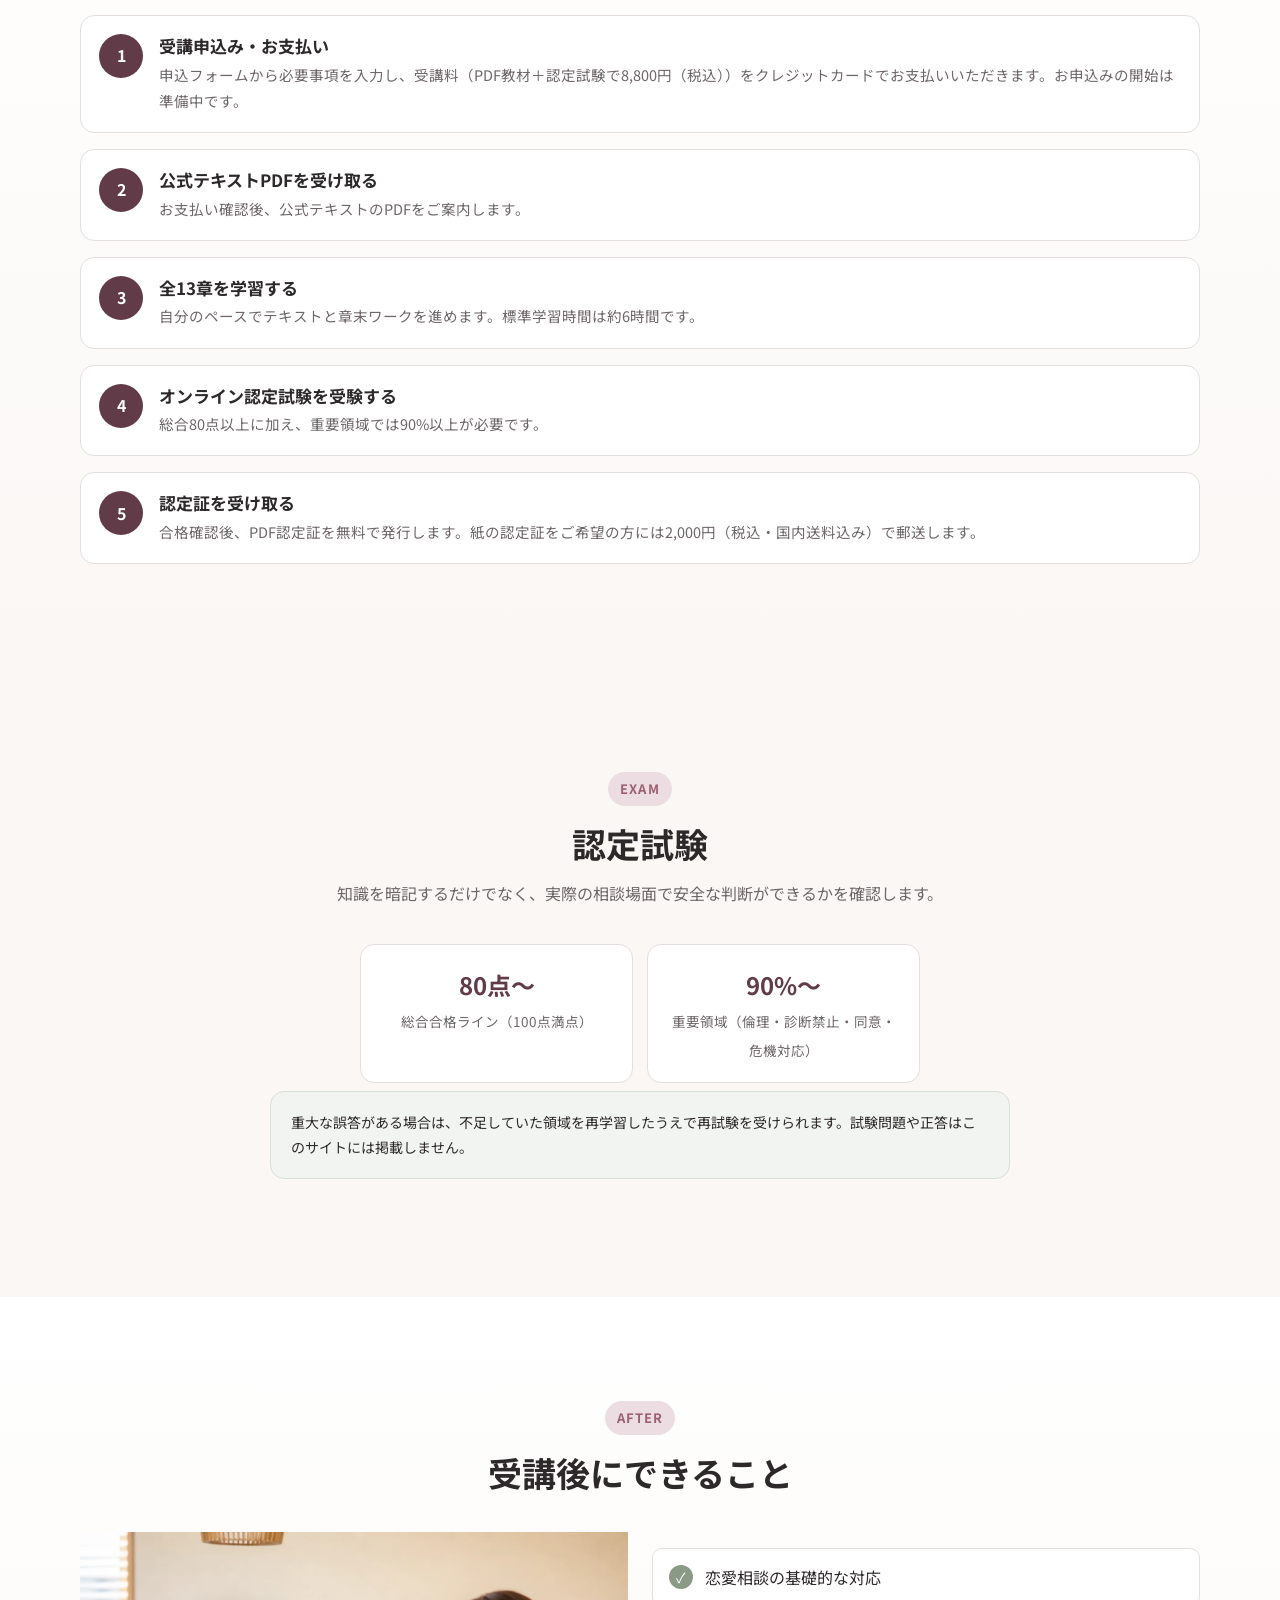
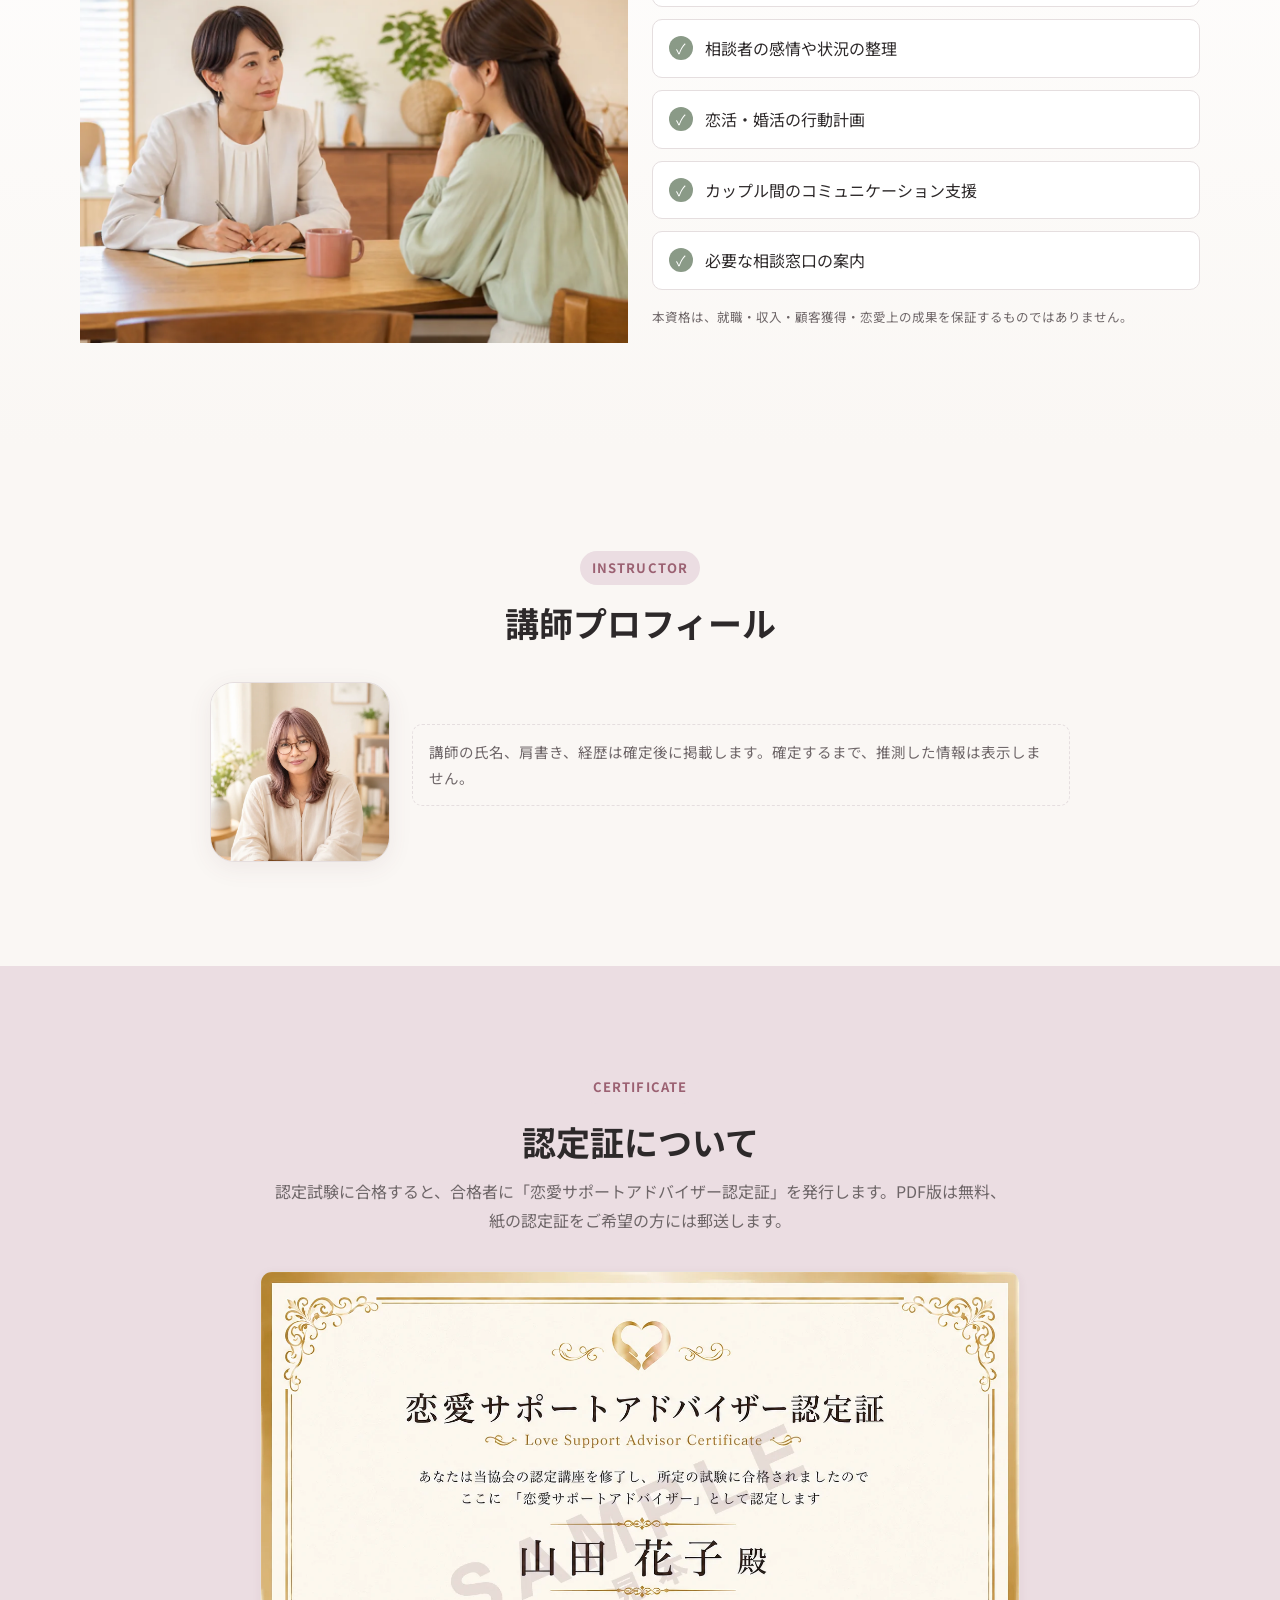
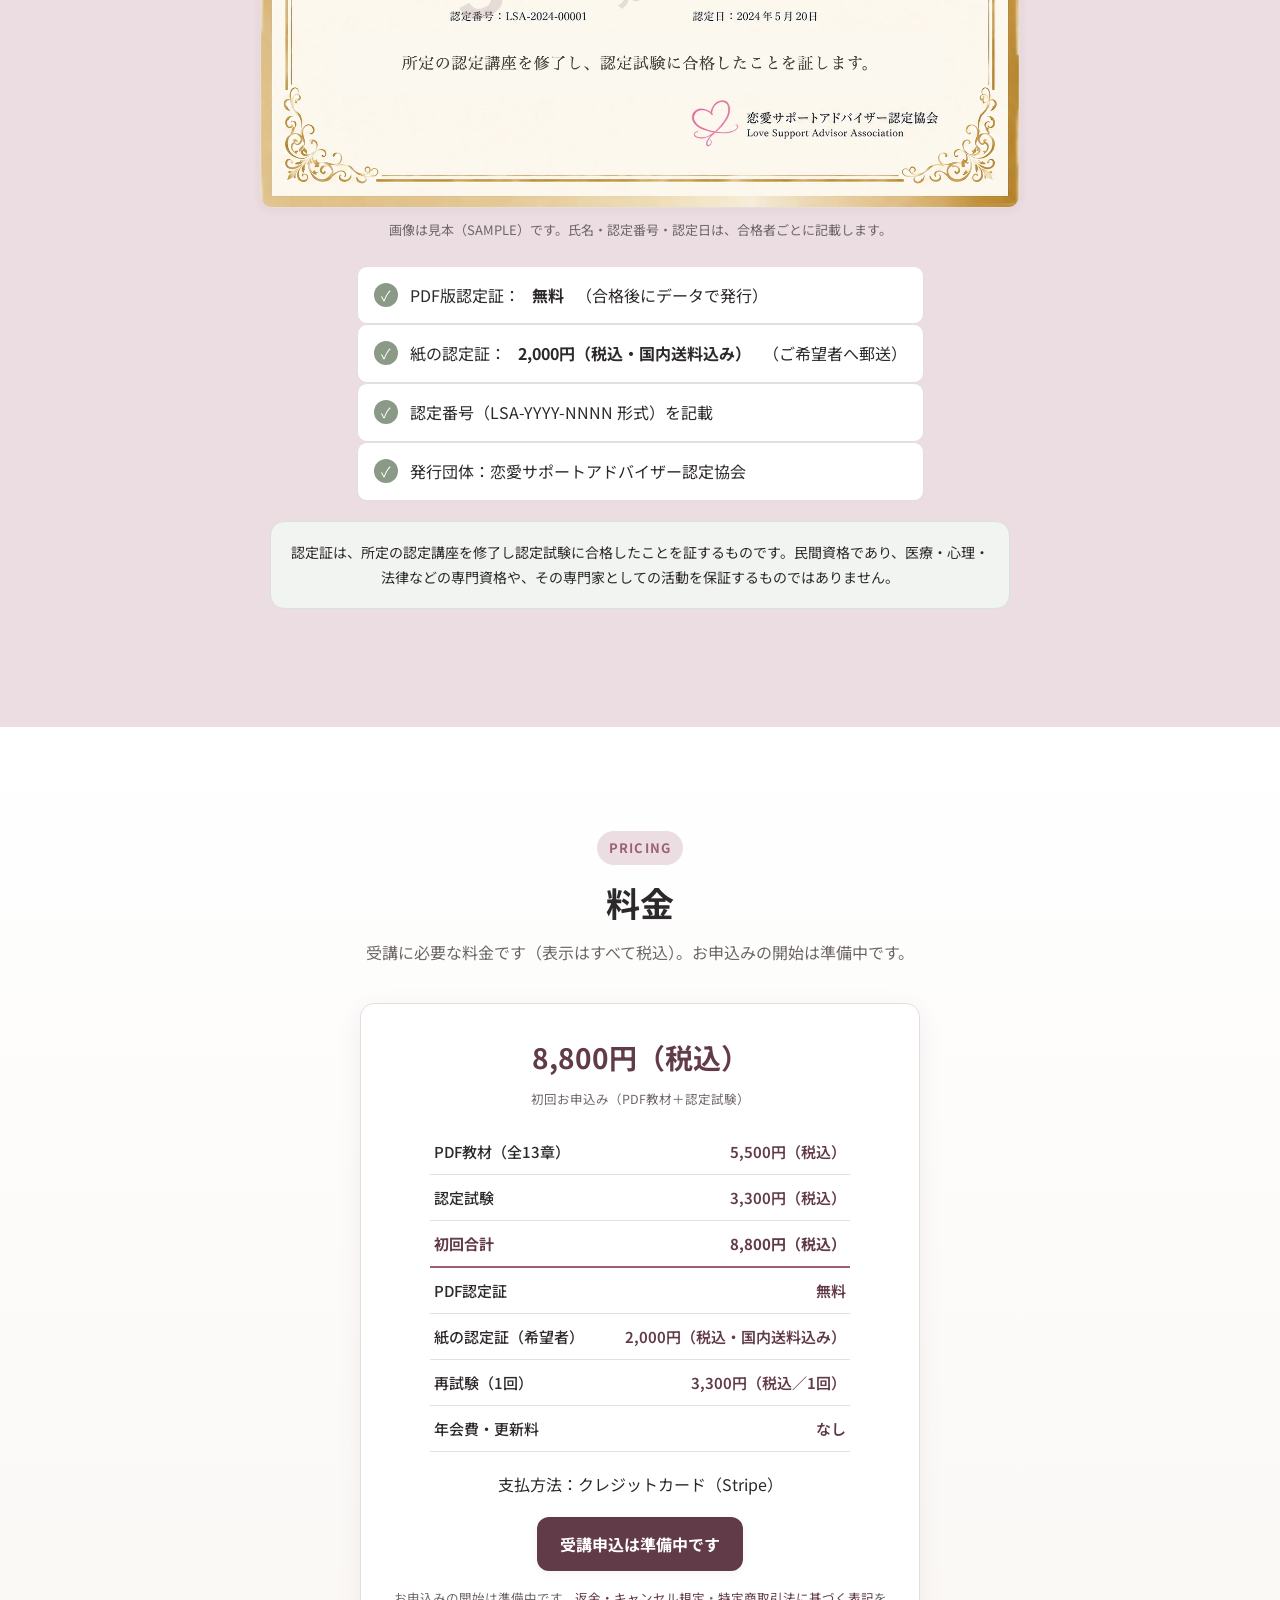
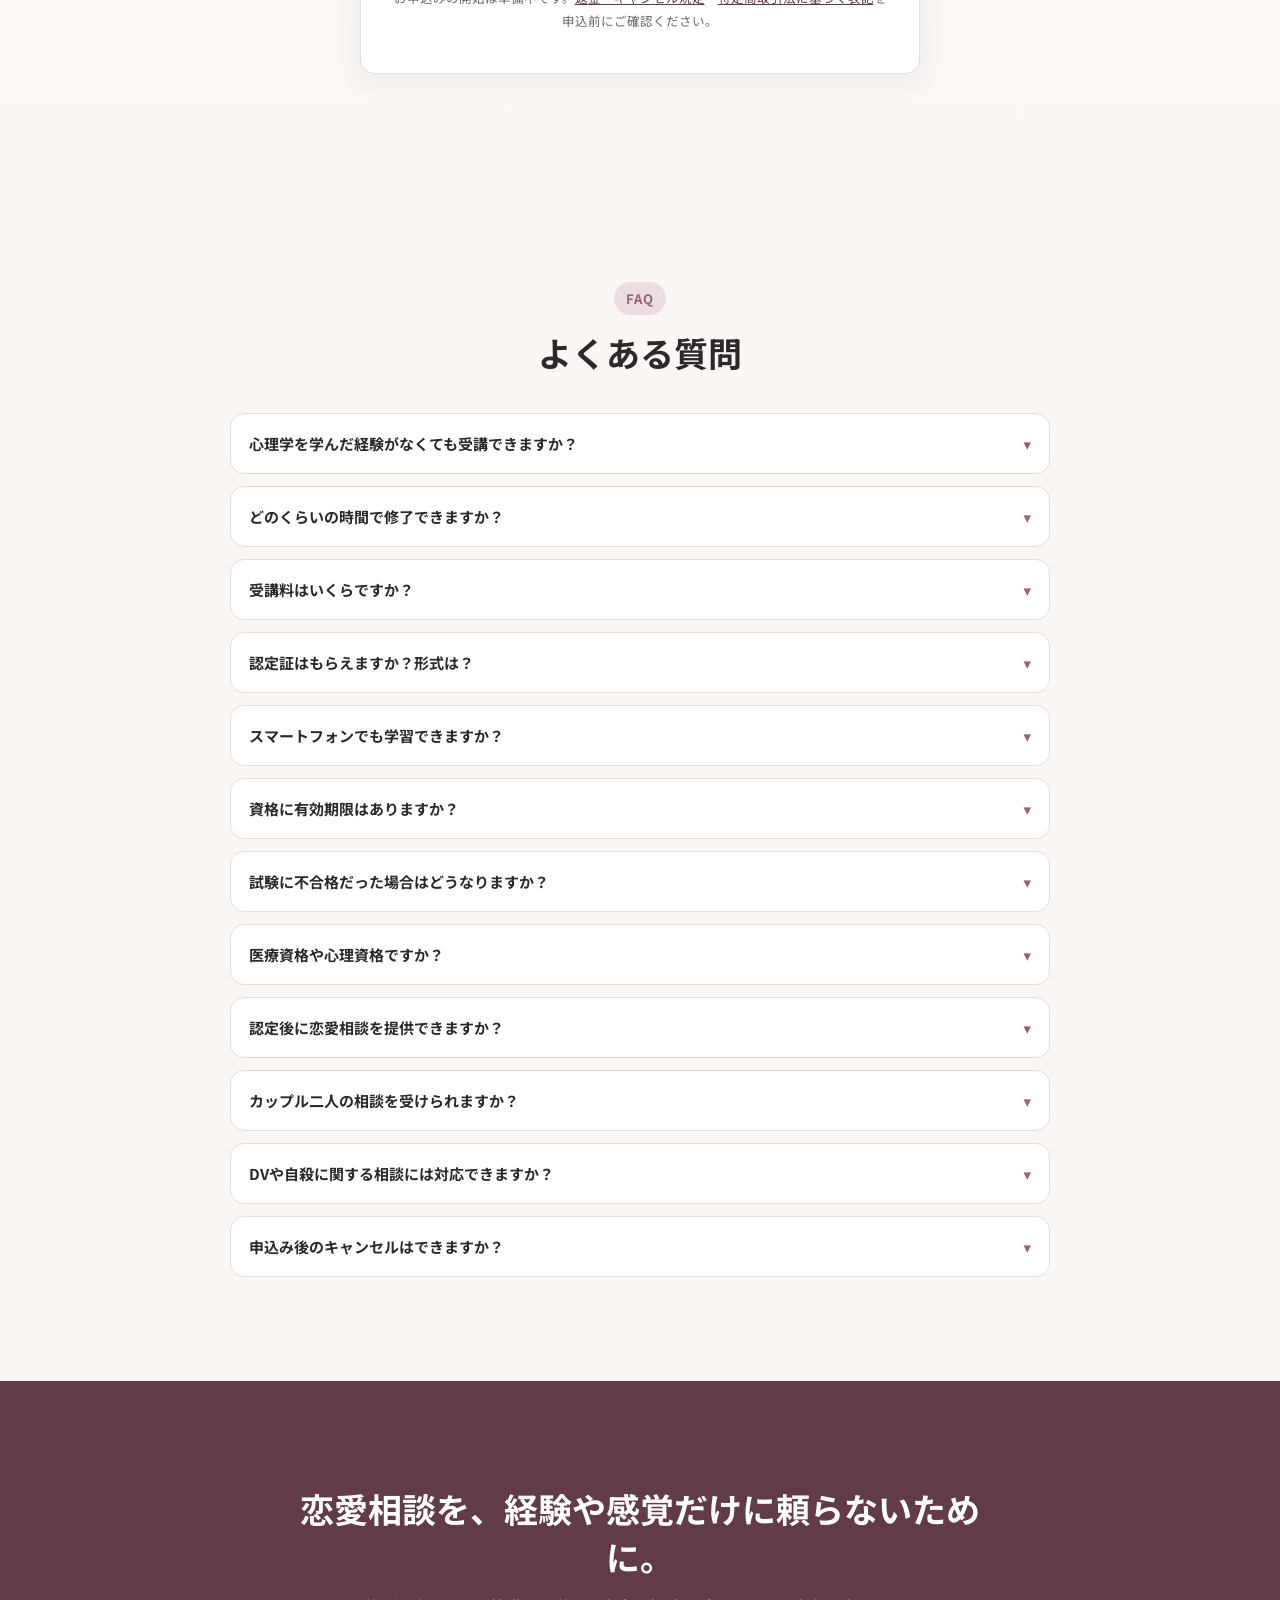
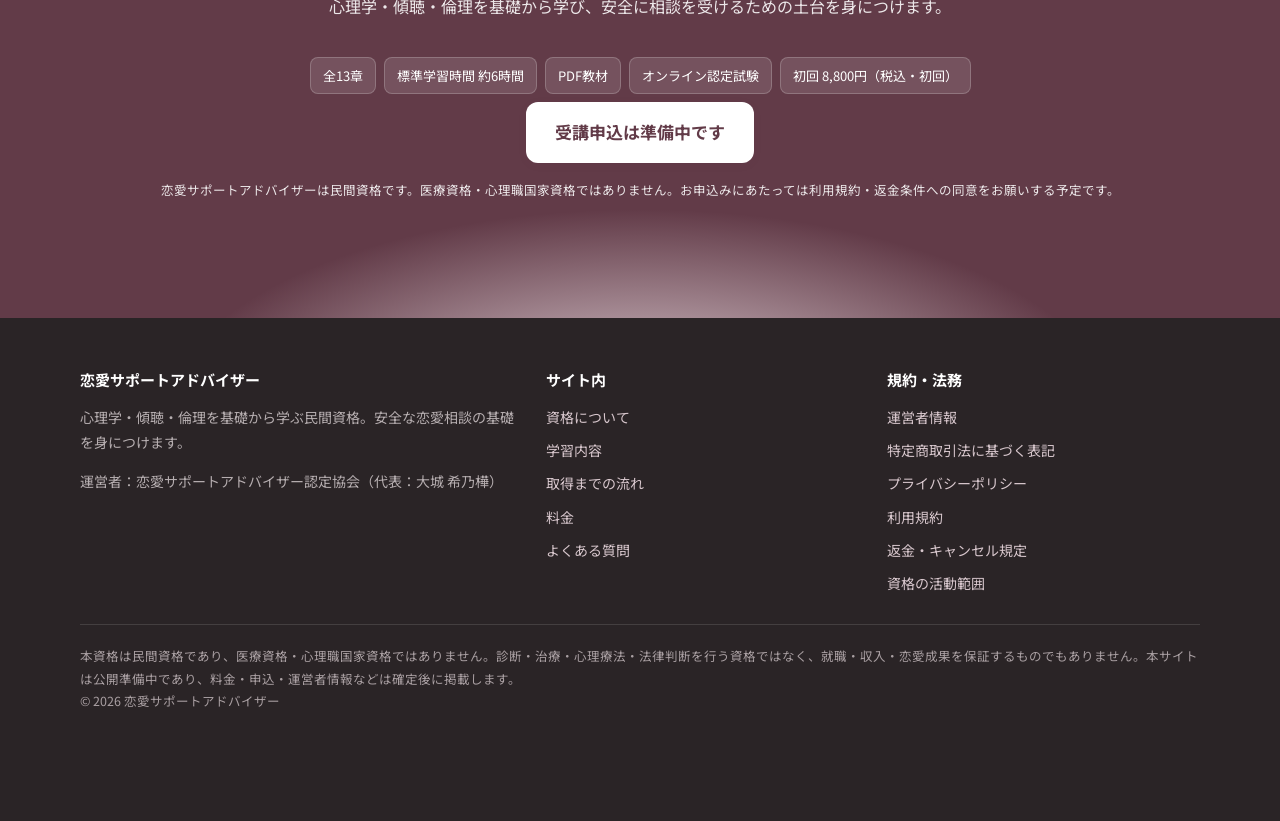
==== commit e0a42ee4: "教材ページ数を68に更新（出典確認反映で66→68） Co-Authored-By: Claude Opus 4.8 <noreply@anthropic.com>" ====
--- a/index.html
+++ b/index.html
@@ -297,7 +297,7 @@
       </div>
       <div class="media-row__body">
         <ul class="checklist" style="max-width:none;">
-          <li><span class="tick" aria-hidden="true">✓</span><span data-config="facts.pages">全66ページ</span>・<span data-config="facts.format">PDF教材</span></li>
+          <li><span class="tick" aria-hidden="true">✓</span><span data-config="facts.pages">全68ページ</span>・<span data-config="facts.format">PDF教材</span></li>
           <li><span class="tick" aria-hidden="true">✓</span>標準学習時間 <span data-config="facts.studyTime">約6時間</span></li>
           <li><span class="tick" aria-hidden="true">✓</span>章末ワーク付き</li>
           <li><span class="tick" aria-hidden="true">✓</span>ケーススタディ付き</li>
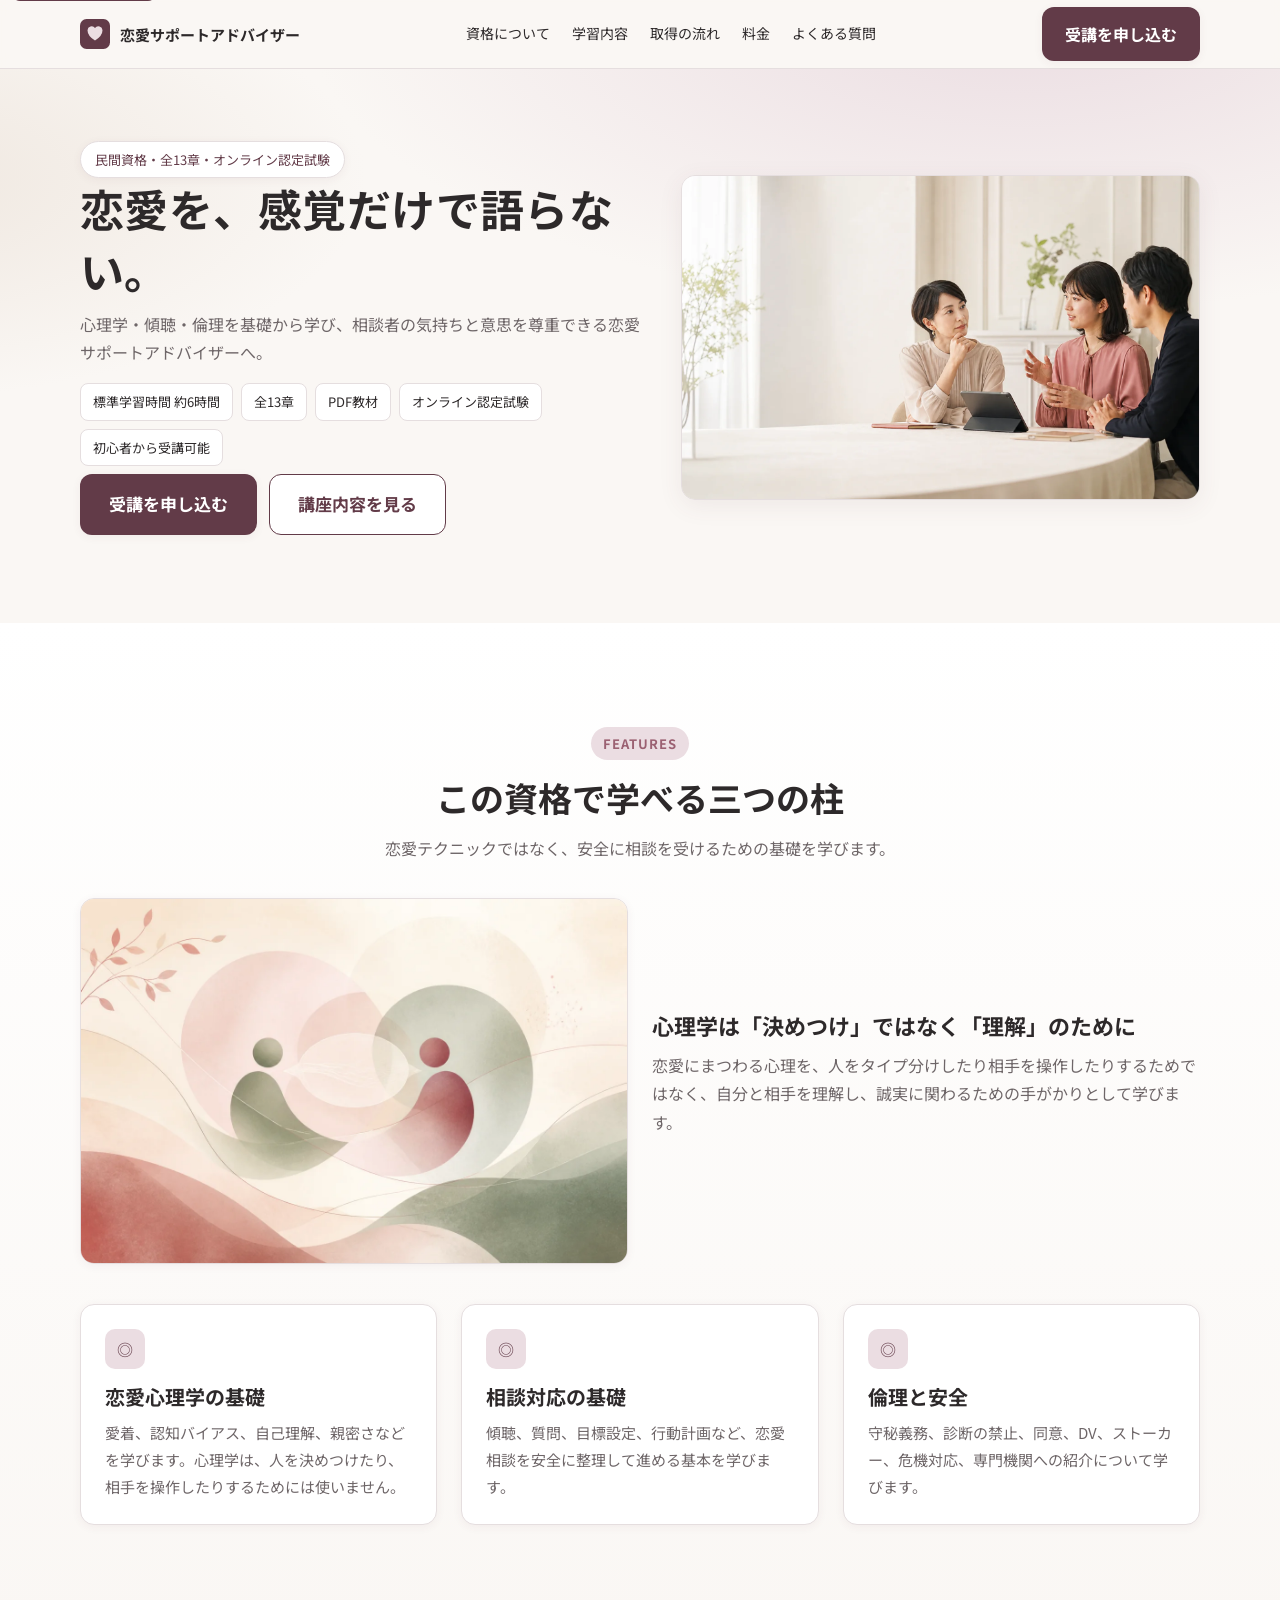
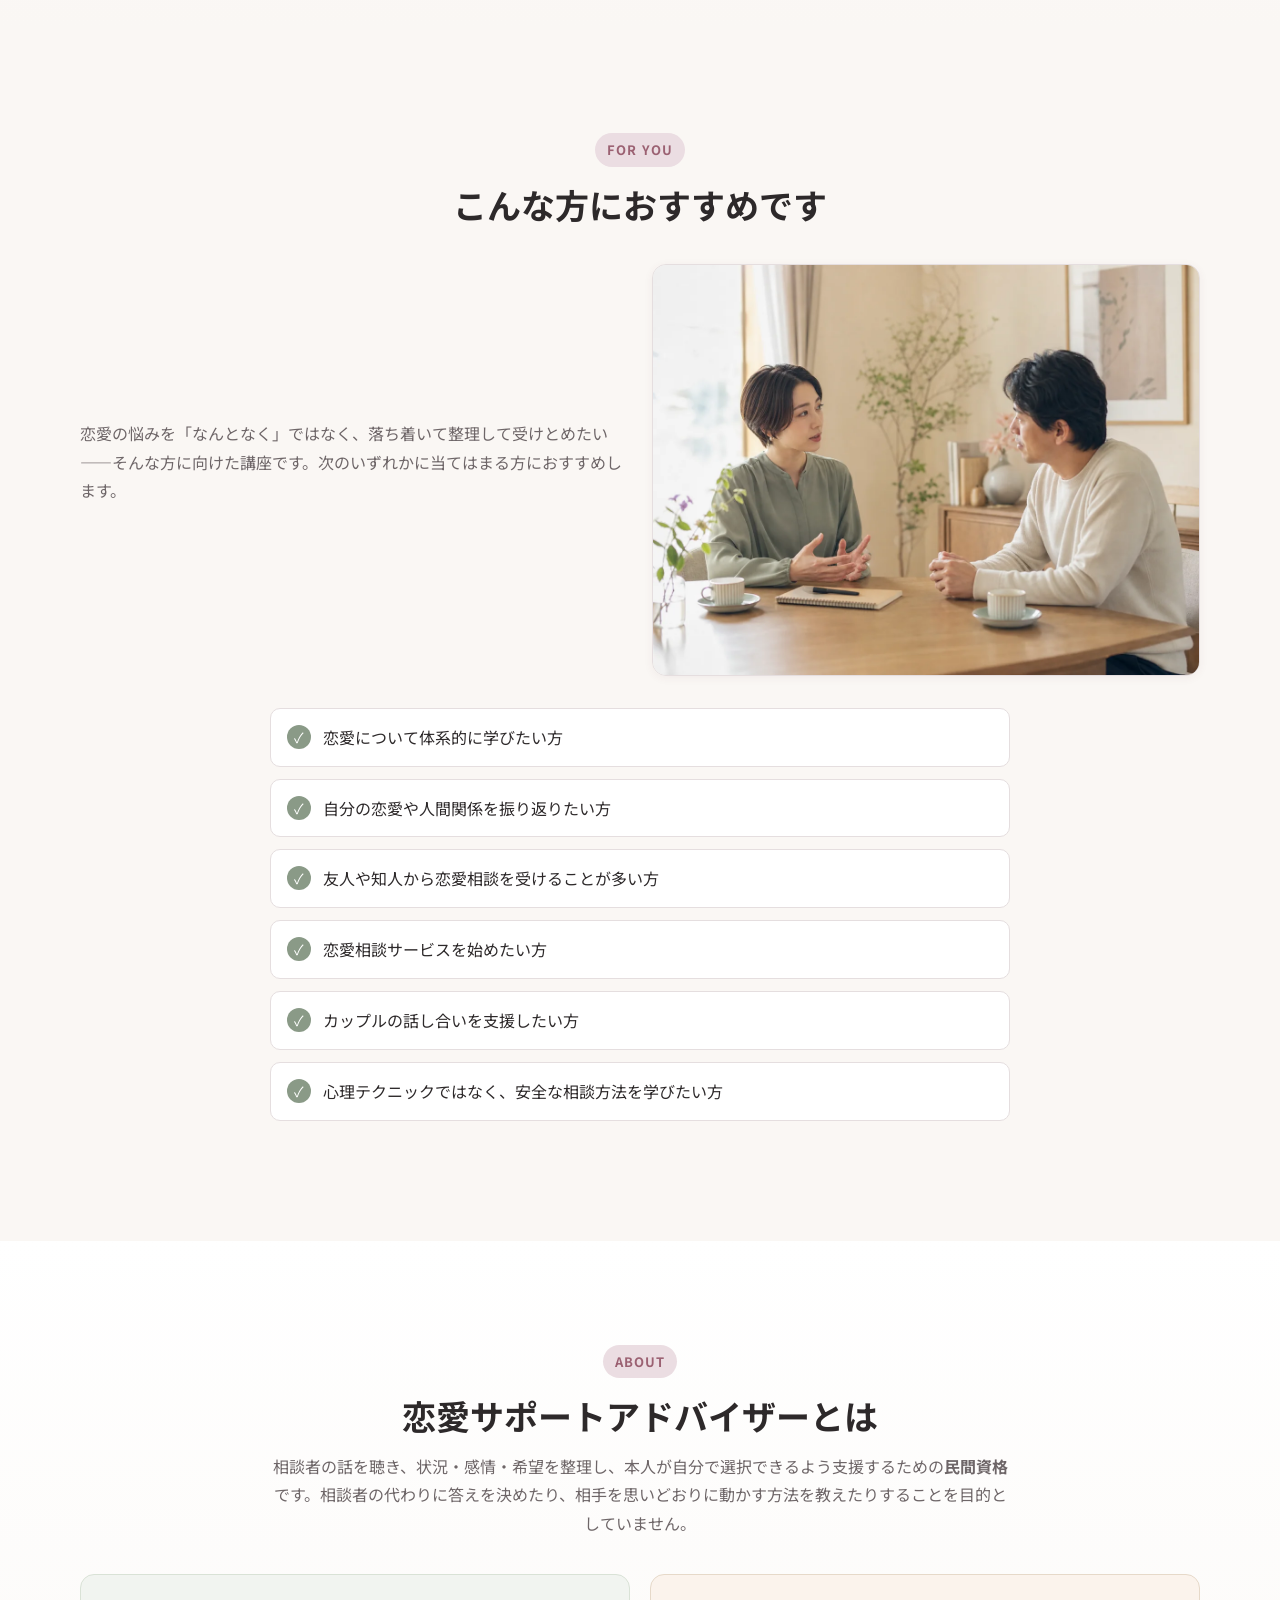
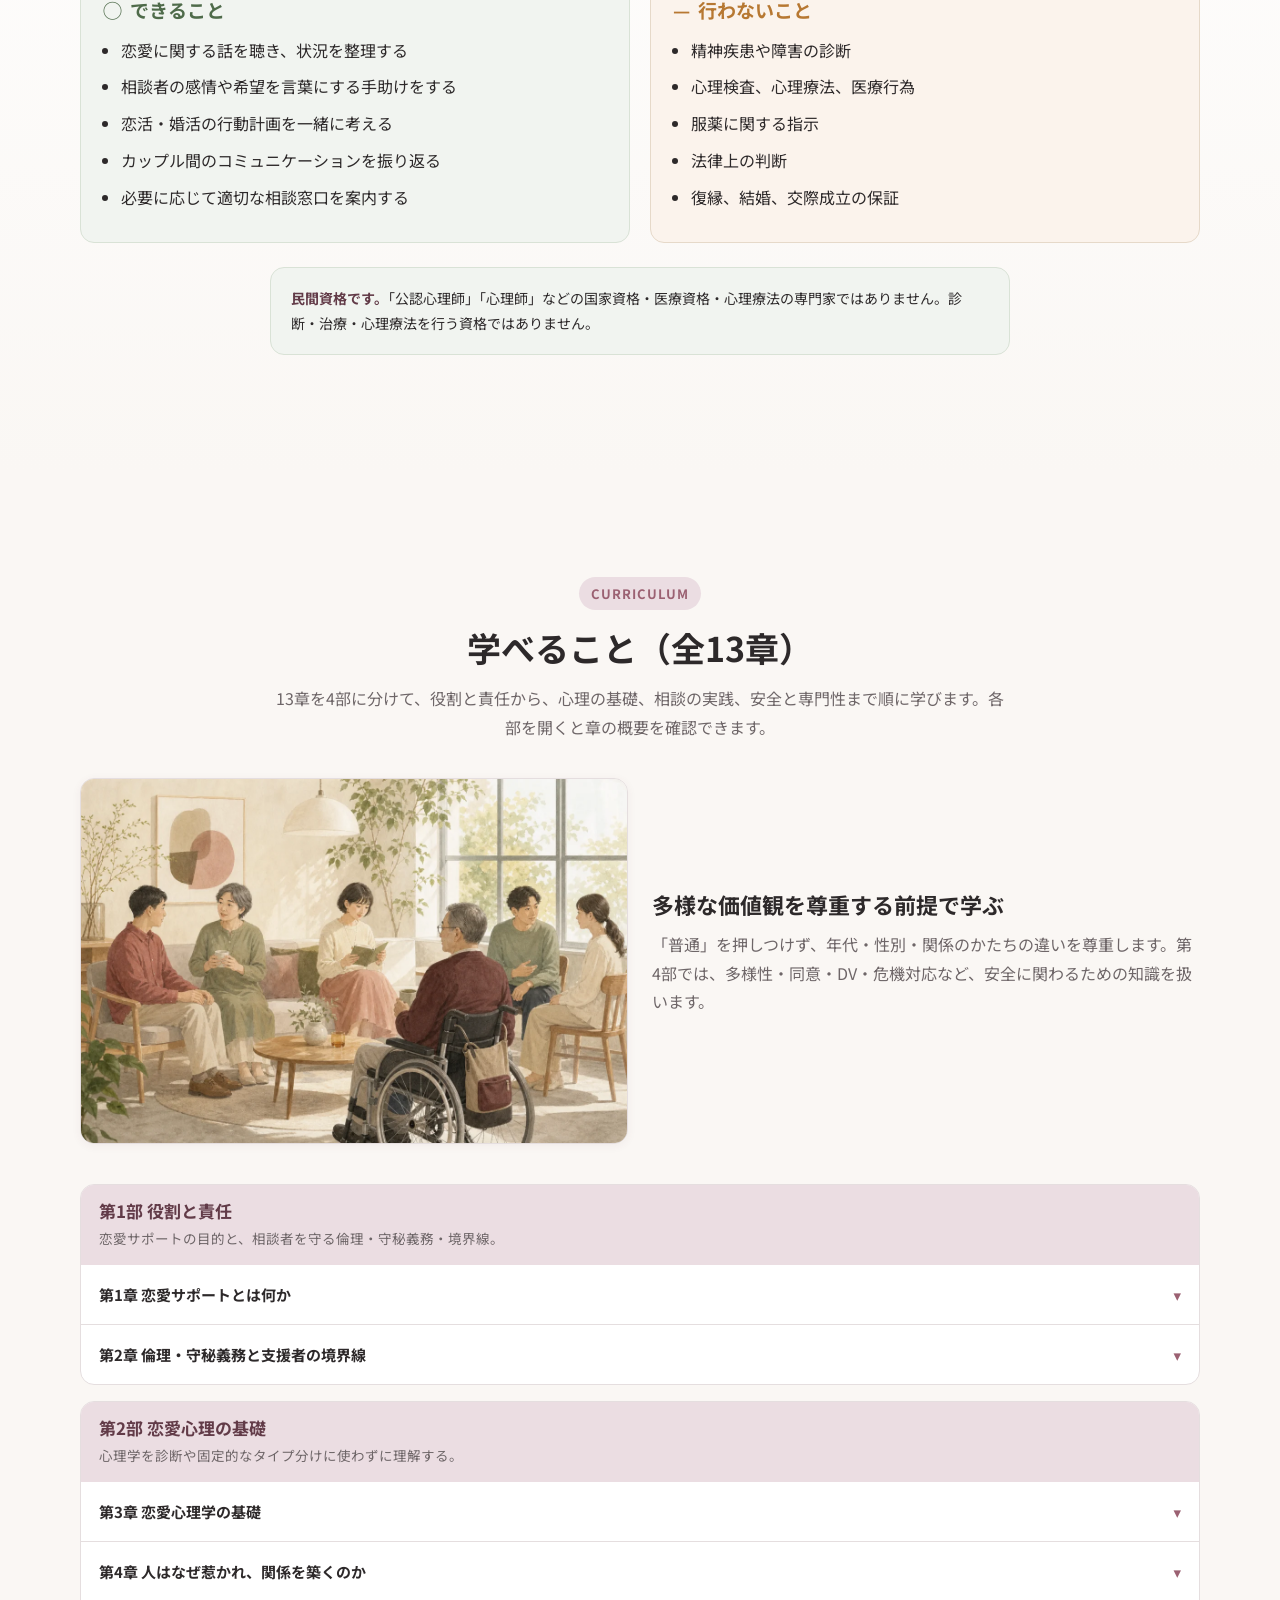
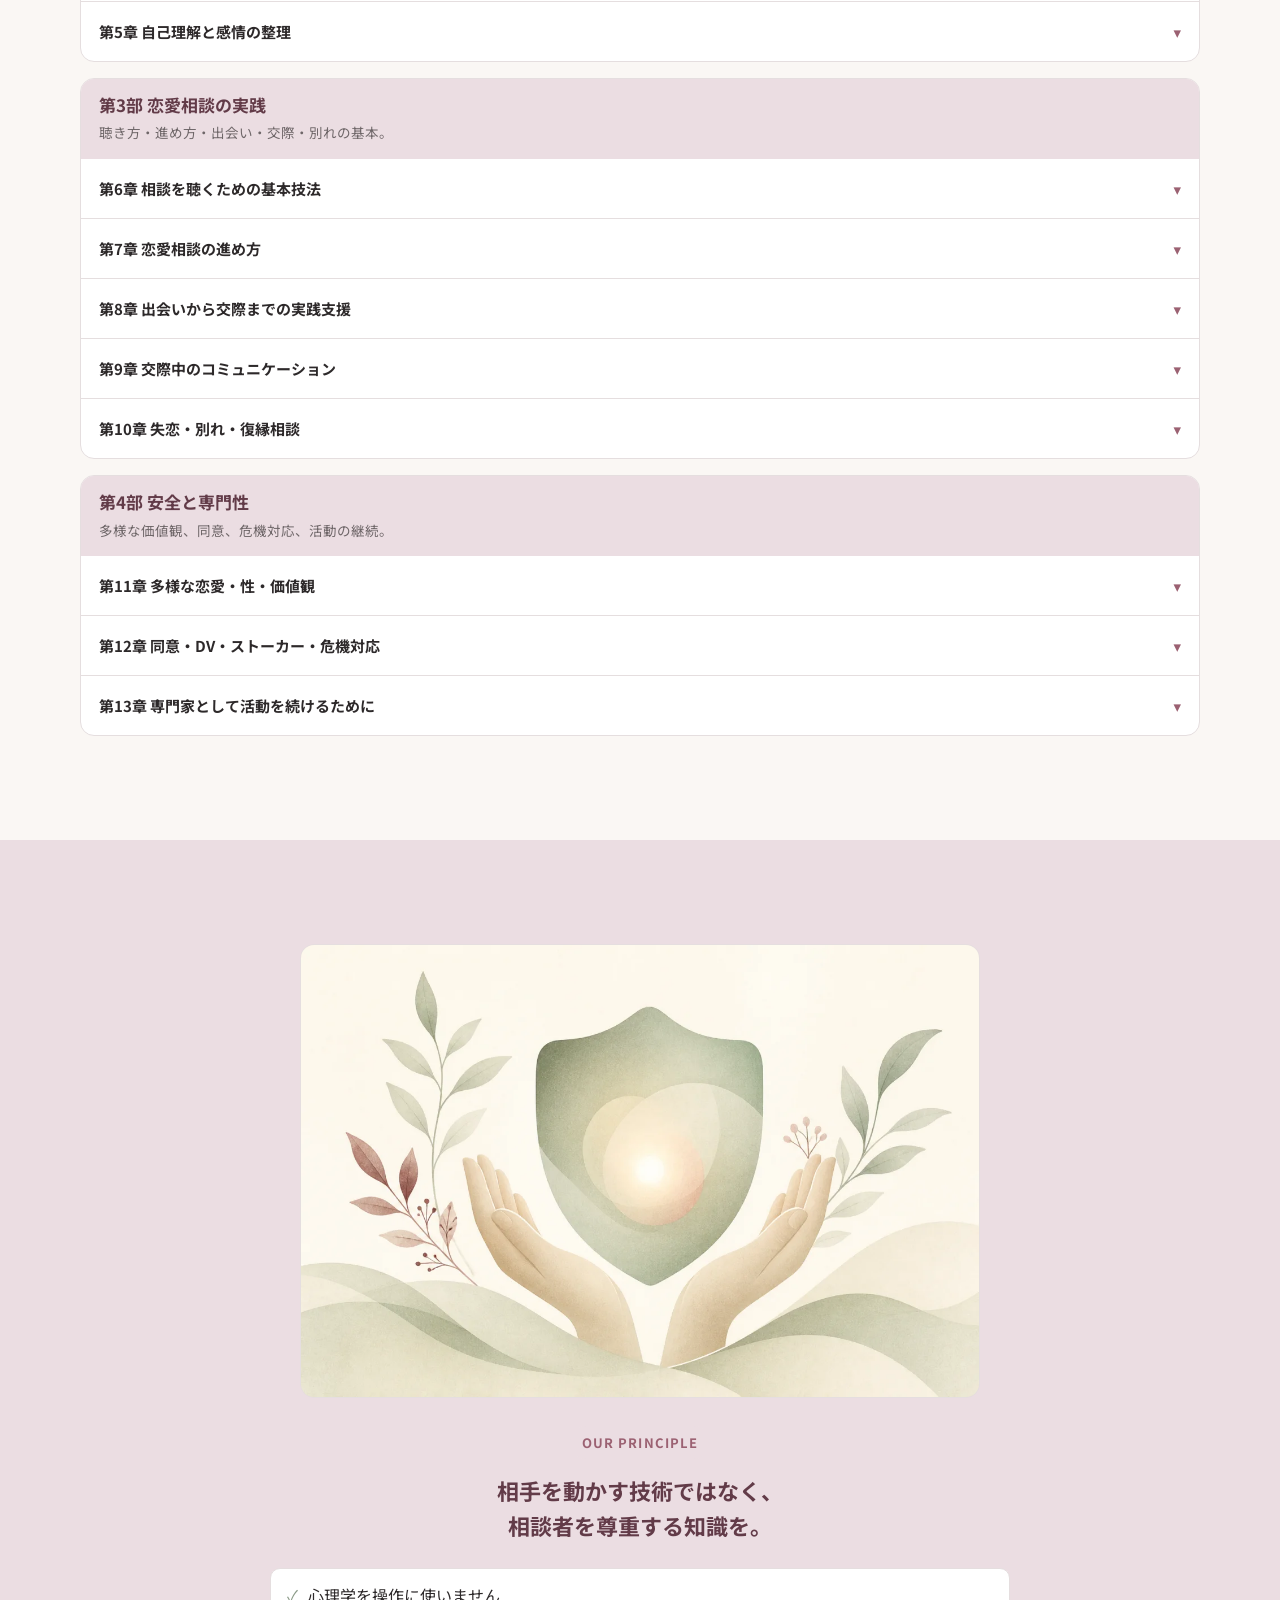
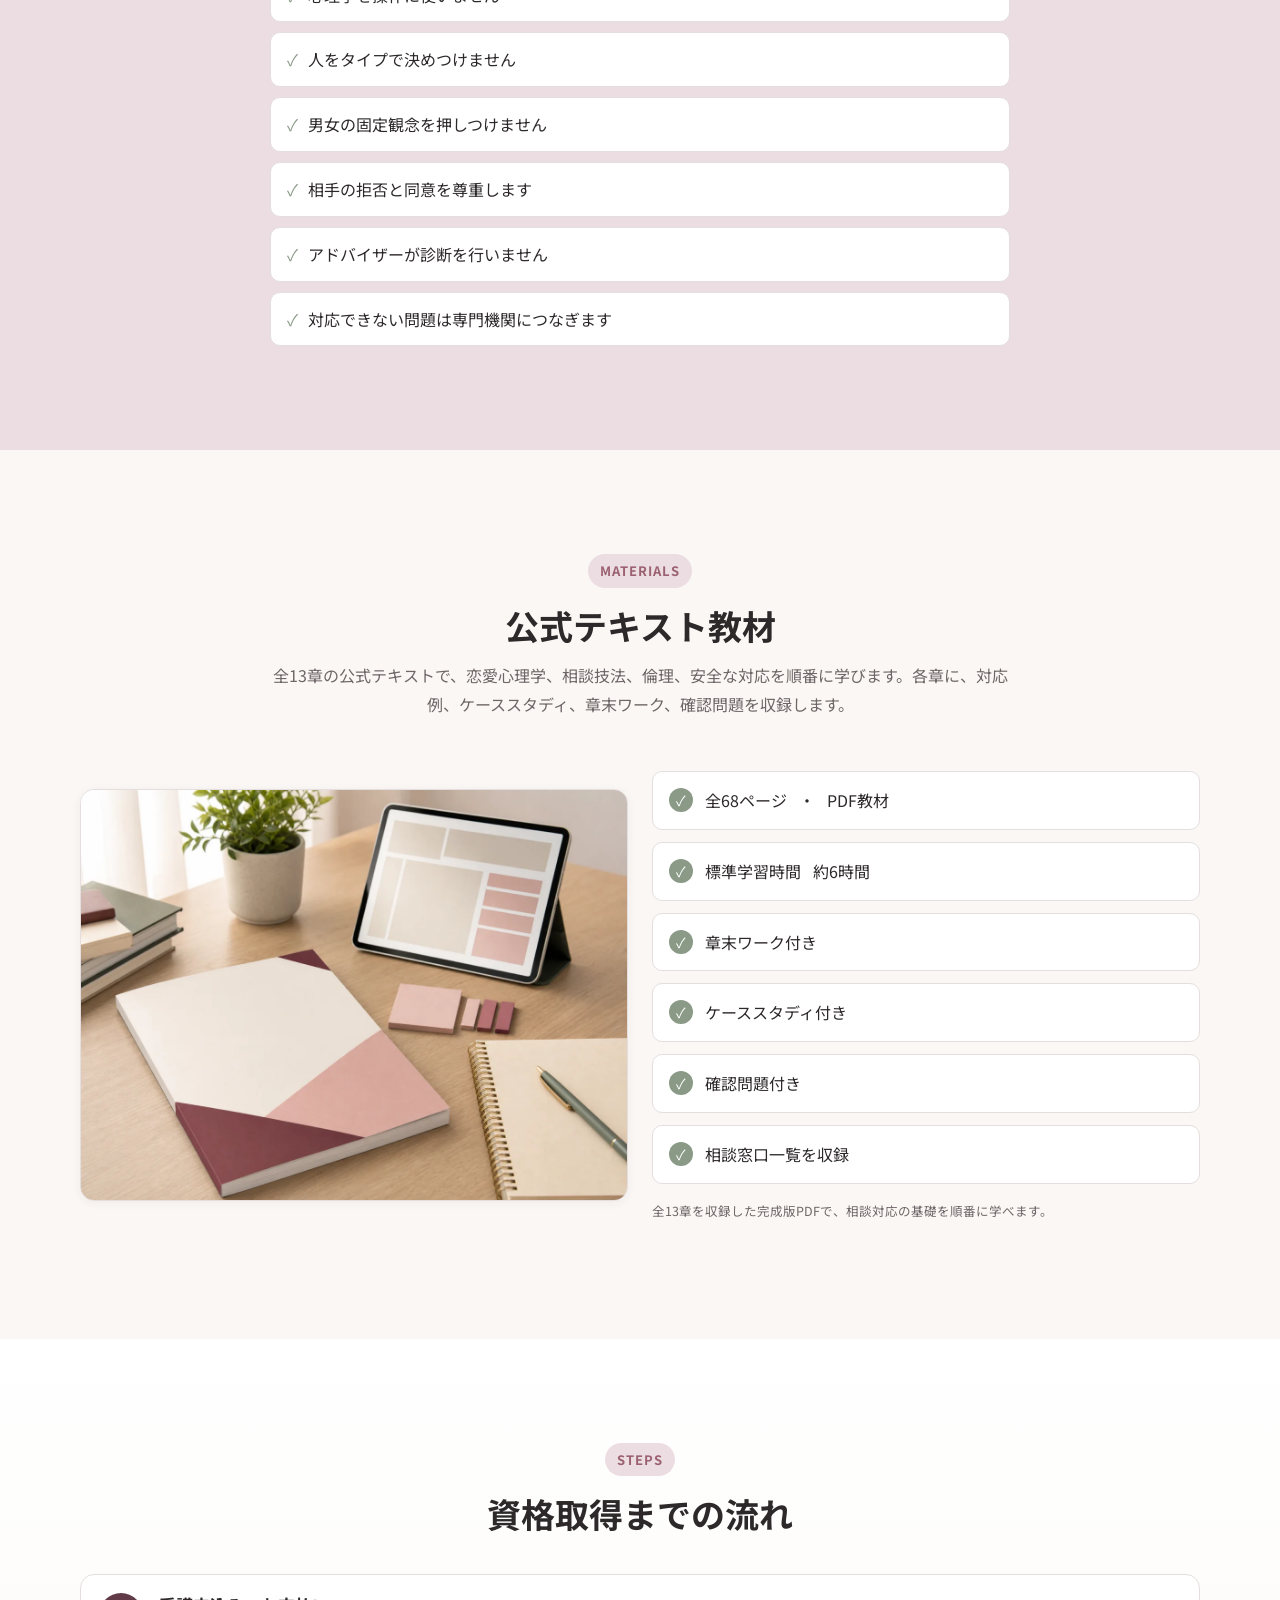
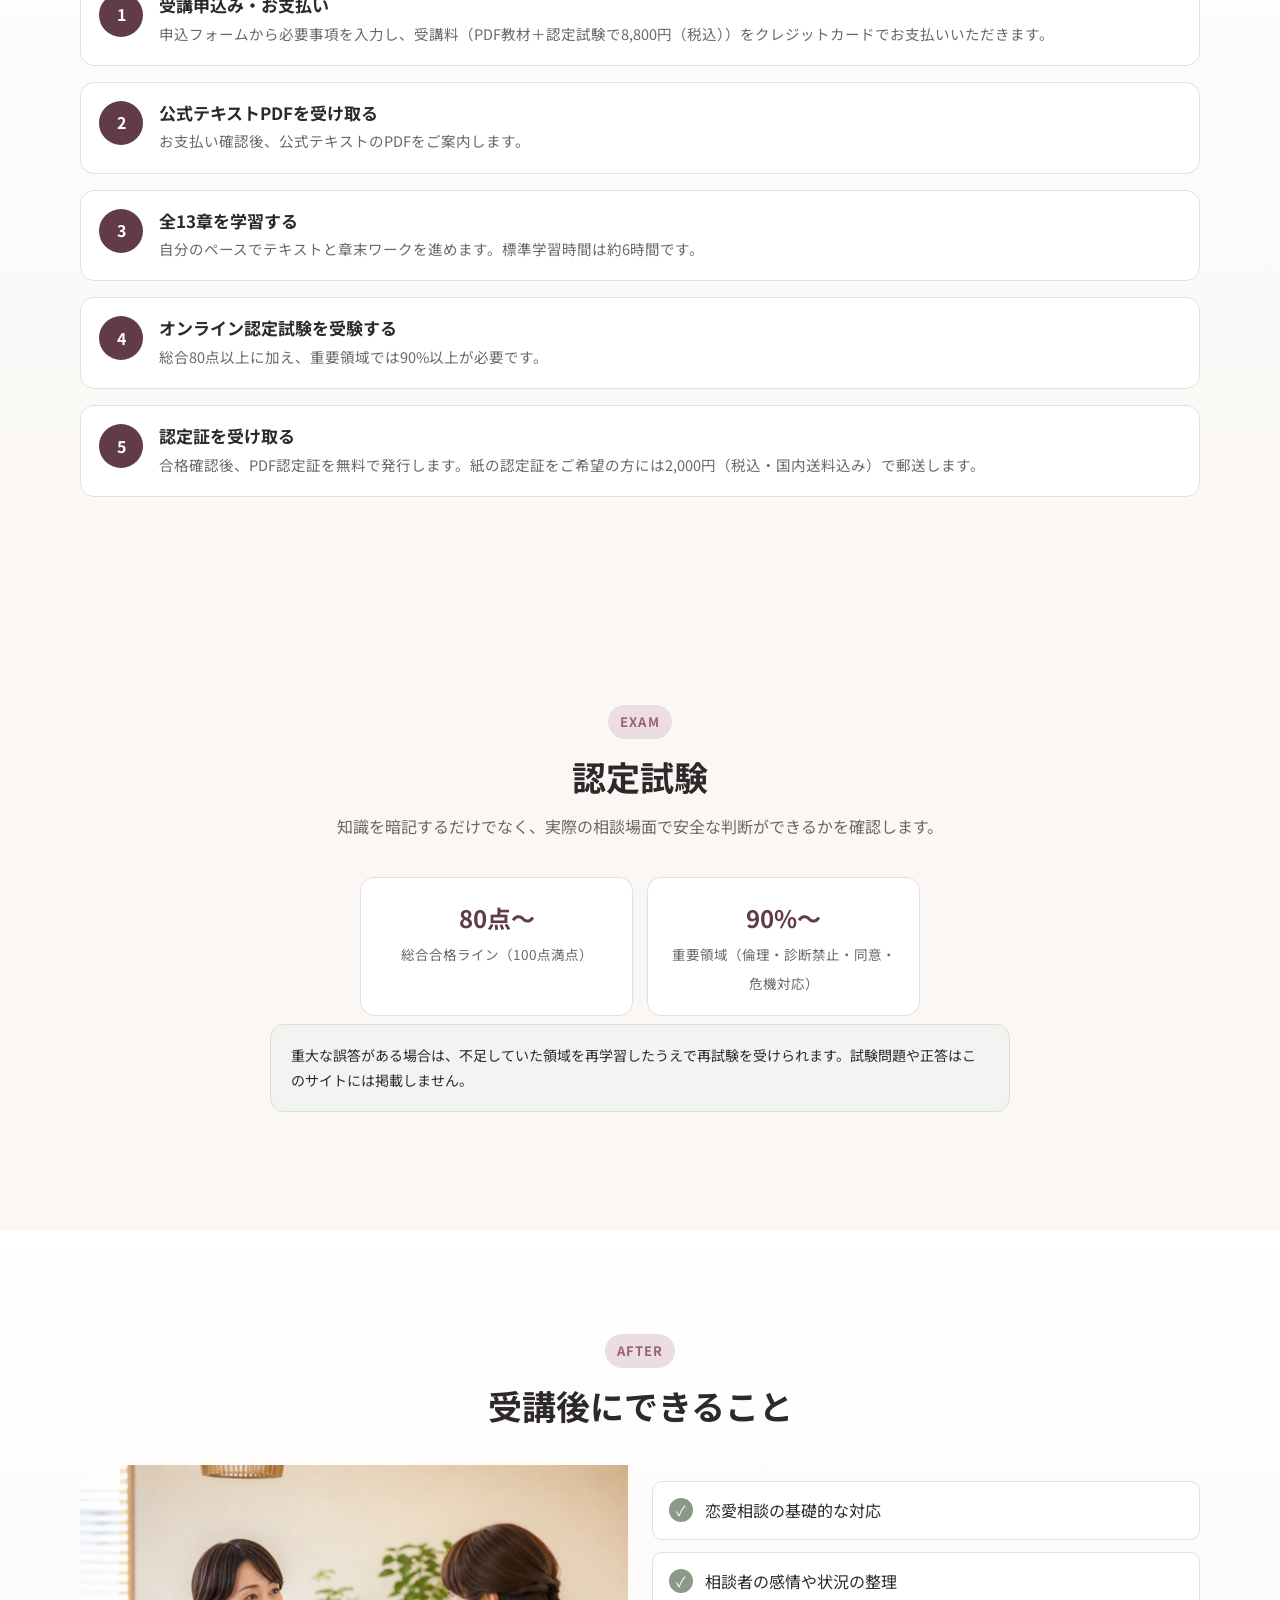
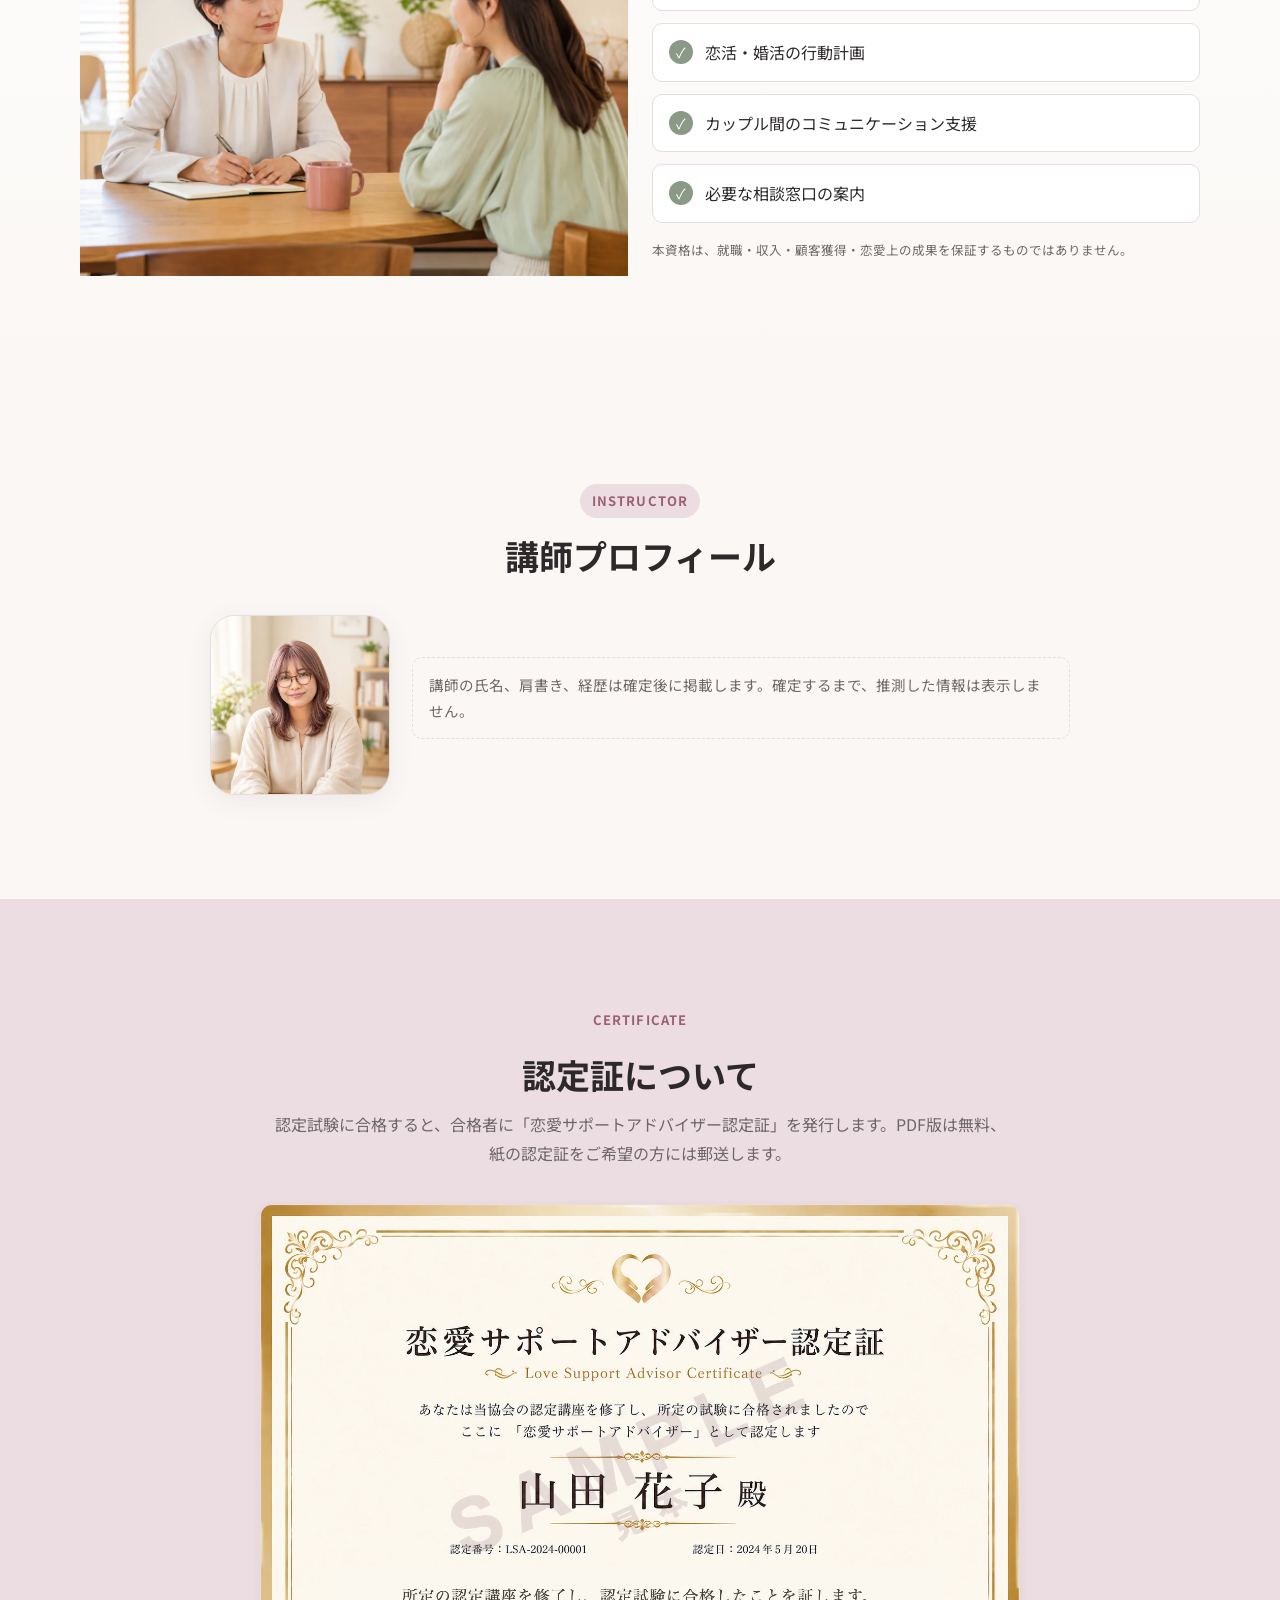
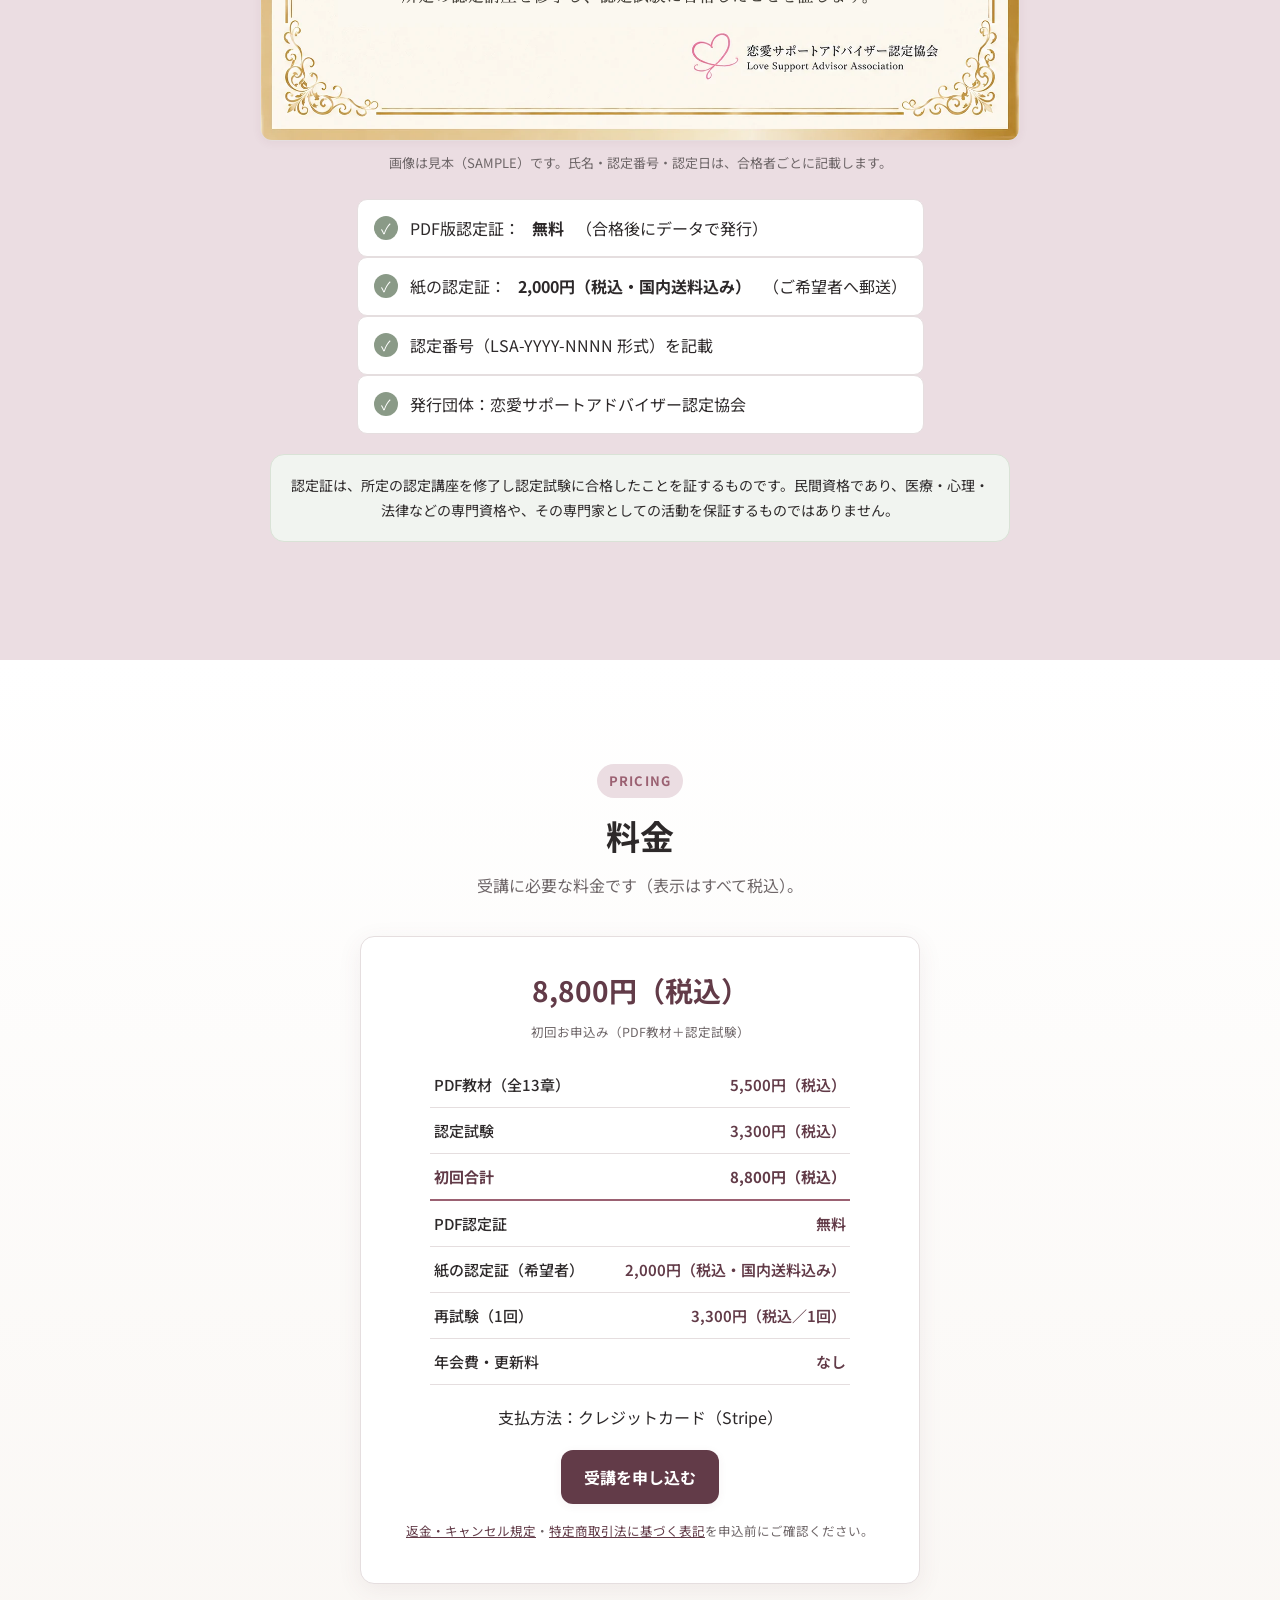
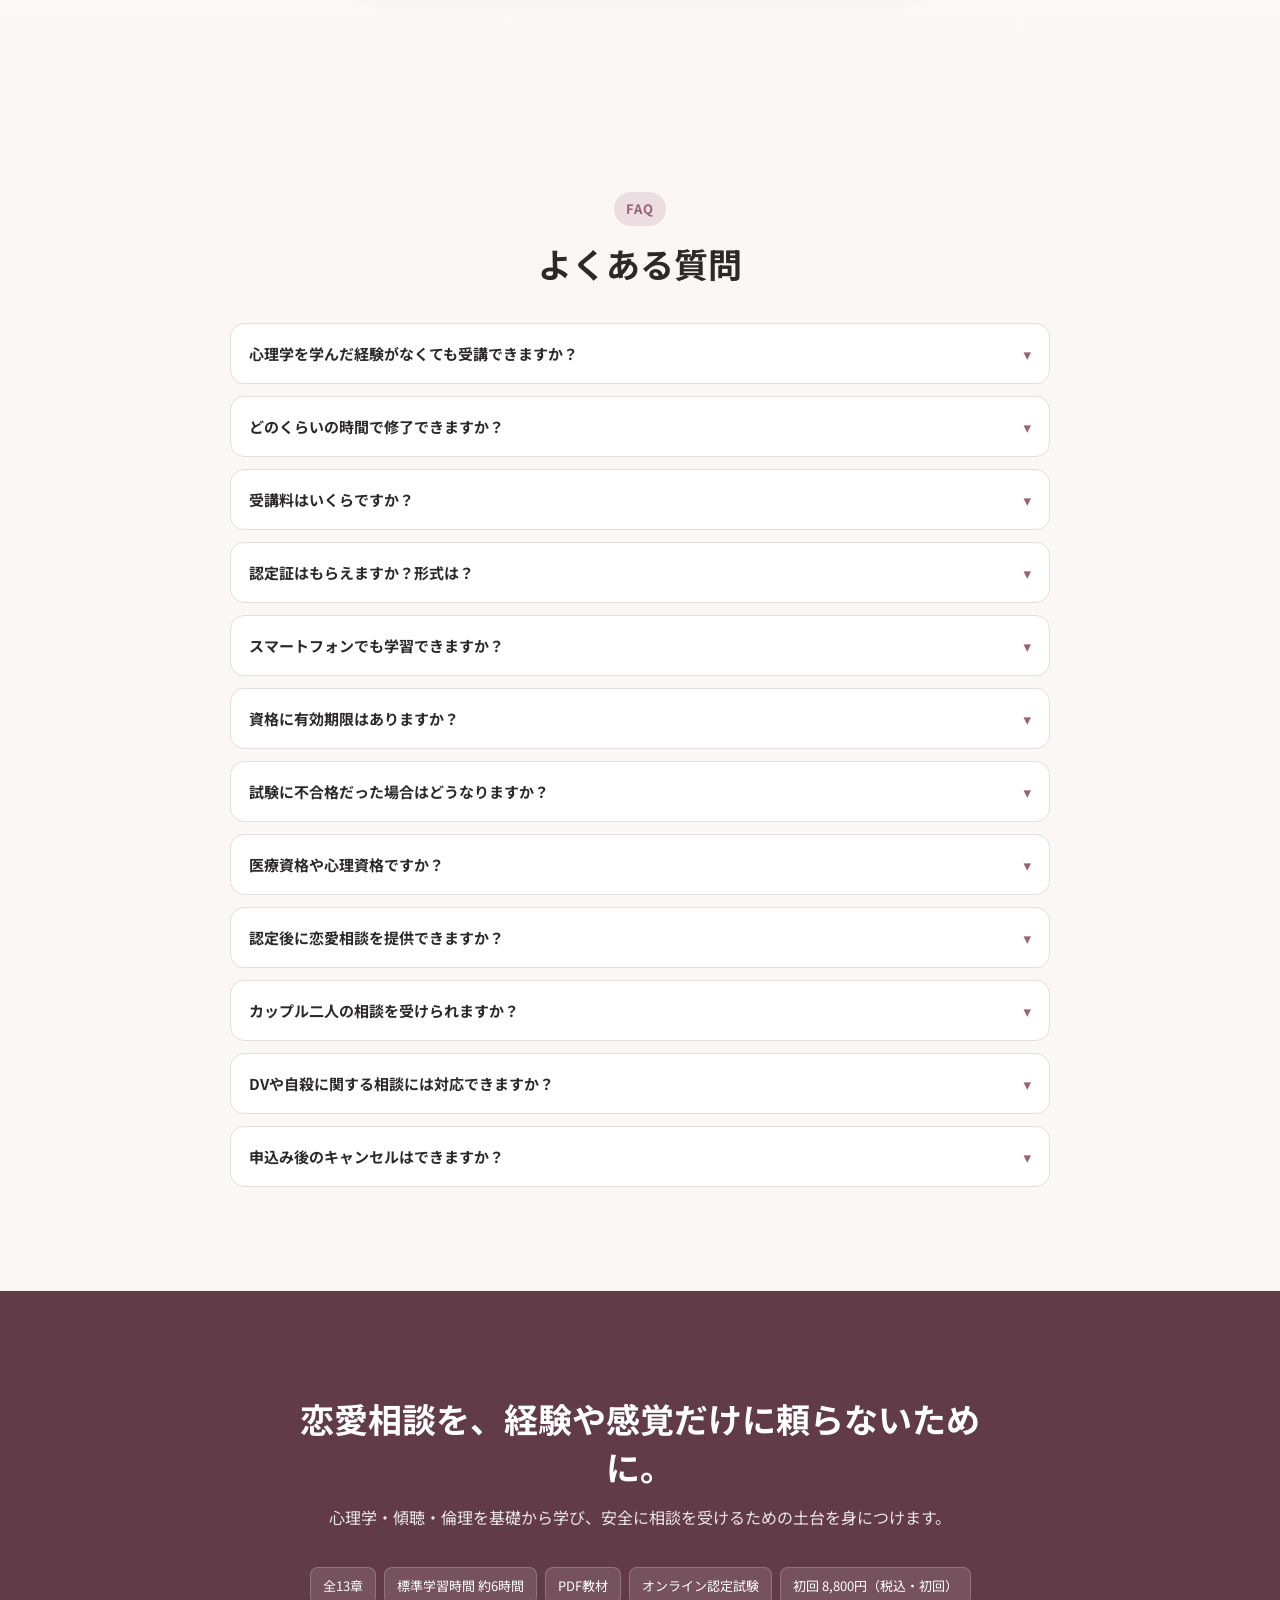
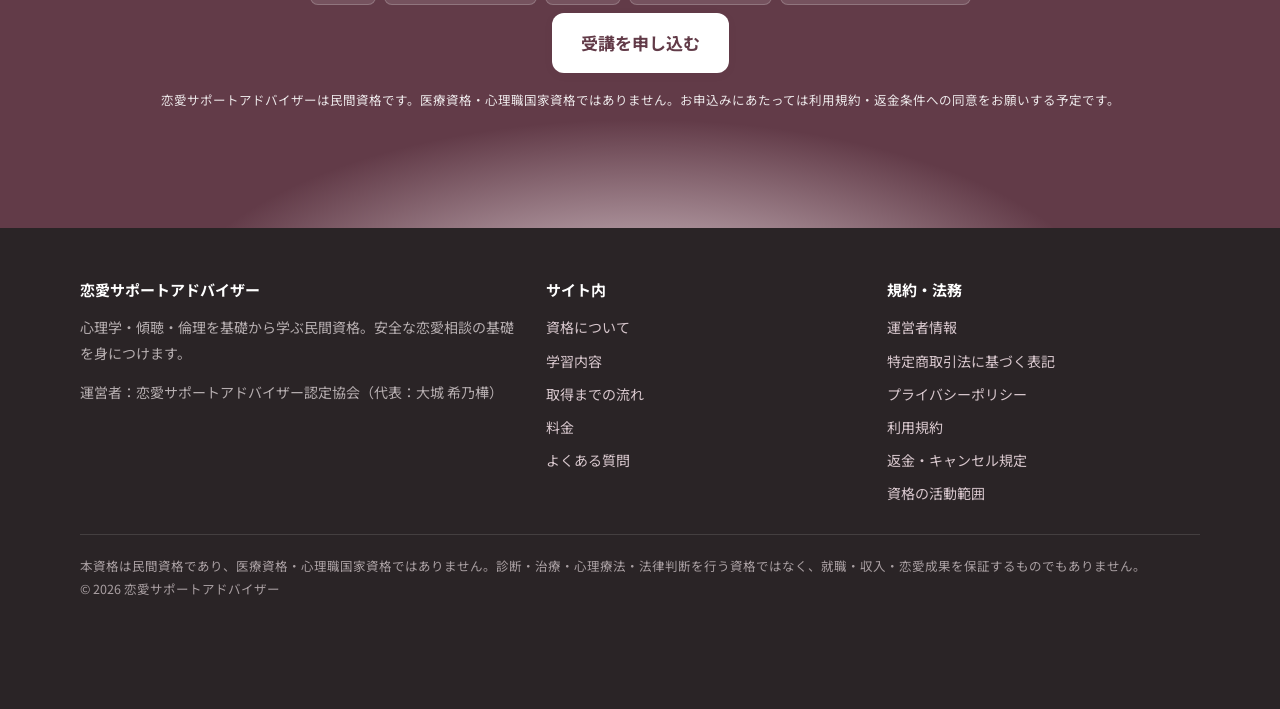
==== commit 25dc7321: "公開: 申込ボタンを有効表示に修正（準備中文言を一掃） - main.js: applyEnabled時にボタン文言を「受講を申し込む」へ戻す（有効なのに準備中表示だったバグを修正） - index." ====
--- a/index.html
+++ b/index.html
@@ -41,7 +41,7 @@
       <a href="#pricing">料金</a>
       <a href="#faq">よくある質問</a>
     </nav>
-    <a class="btn btn-primary header__cta" data-apply aria-disabled="true" role="button" tabindex="-1">受講申込は準備中です</a>
+    <a class="btn btn-primary header__cta" data-apply aria-disabled="true" role="button" tabindex="-1">受講を申し込む</a>
     <button class="menu-toggle" type="button" aria-expanded="false" aria-controls="mobile-nav">
       <span class="menu-toggle__bars" aria-hidden="true"><span></span><span></span><span></span></span>メニュー
     </button>
@@ -77,10 +77,9 @@
         <li>初心者から受講可能</li>
       </ul>
       <div class="hero__cta">
-        <a class="btn btn-primary btn--lg" data-apply aria-disabled="true" role="button" tabindex="-1">受講申込は準備中です</a>
+        <a class="btn btn-primary btn--lg" data-apply aria-disabled="true" role="button" tabindex="-1">受講を申し込む</a>
         <a class="btn btn-secondary btn--lg" href="#curriculum">講座内容を見る</a>
       </div>
-      <p class="hero__notice">本サイトは公開準備中です。料金・申込などの一部情報は確定後に掲載します。</p>
     </div>
     <div class="hero__media">
       <picture>
@@ -318,7 +317,7 @@
       <h2>資格取得までの流れ</h2>
     </div>
     <div class="steps">
-      <div class="step"><div class="step__num">1</div><div><h3>受講申込み・お支払い</h3><p>申込フォームから必要事項を入力し、受講料（PDF教材＋認定試験で<span data-config="pricing.firstTotal">8,800円（税込）</span>）をクレジットカードでお支払いいただきます。お申込みの開始は準備中です。</p></div></div>
+      <div class="step"><div class="step__num">1</div><div><h3>受講申込み・お支払い</h3><p>申込フォームから必要事項を入力し、受講料（PDF教材＋認定試験で<span data-config="pricing.firstTotal">8,800円（税込）</span>）をクレジットカードでお支払いいただきます。</p></div></div>
       <div class="step"><div class="step__num">2</div><div><h3>公式テキストPDFを受け取る</h3><p>お支払い確認後、公式テキストのPDFをご案内します。</p></div></div>
       <div class="step"><div class="step__num">3</div><div><h3>全13章を学習する</h3><p>自分のペースでテキストと章末ワークを進めます。標準学習時間は<span data-config="facts.studyTime">約6時間</span>です。</p></div></div>
       <div class="step"><div class="step__num">4</div><div><h3>オンライン認定試験を受験する</h3><p><span data-config="facts.passOverall">総合80点以上</span>に加え、重要領域では<span data-config="facts.passKeyArea">90%以上</span>が必要です。</p></div></div>
@@ -426,7 +425,7 @@
     <div class="section__head">
       <span class="section__eyebrow">PRICING</span>
       <h2>料金</h2>
-      <p class="section__lead">受講に必要な料金です（表示はすべて税込）。お申込みの開始は準備中です。</p>
+      <p class="section__lead">受講に必要な料金です（表示はすべて税込）。</p>
     </div>
     <div class="price-card">
       <div class="amount" data-config="pricing.firstTotal">8,800円（税込）</div>
@@ -444,9 +443,9 @@
       </table>
       <p>支払方法：<span data-config="pricing.payment">クレジットカード（Stripe）</span></p>
       <p style="margin-top:18px;">
-        <a class="btn btn-primary" data-apply aria-disabled="true" role="button" tabindex="-1">受講申込は準備中です</a>
+        <a class="btn btn-primary" data-apply aria-disabled="true" role="button" tabindex="-1">受講を申し込む</a>
       </p>
-      <p class="hero__notice">お申込みの開始は準備中です。<a href="legal/refund.html">返金・キャンセル規定</a>・<a href="legal/tokushoho.html">特定商取引法に基づく表記</a>を申込前にご確認ください。</p>
+      <p class="hero__notice"><a href="legal/refund.html">返金・キャンセル規定</a>・<a href="legal/tokushoho.html">特定商取引法に基づく表記</a>を申込前にご確認ください。</p>
     </div>
   </div>
 </section>
@@ -461,7 +460,7 @@
     <div class="faq">
       <details><summary>心理学を学んだ経験がなくても受講できますか？<span class="chev" aria-hidden="true">▾</span></summary><div class="faq__a">はい。専門用語には説明を付け、初めて心理学に触れる方にも理解しやすい構成にしています。</div></details>
       <details><summary>どのくらいの時間で修了できますか？<span class="chev" aria-hidden="true">▾</span></summary><div class="faq__a">標準学習時間は約6時間です。学習速度やワークへの取り組み方によって異なります。</div></details>
-      <details><summary>受講料はいくらですか？<span class="chev" aria-hidden="true">▾</span></summary><div class="faq__a">PDF教材<span data-config="pricing.material">5,500円（税込）</span>と認定試験<span data-config="pricing.exam">3,300円（税込）</span>で、初回お申込みは合計<span data-config="pricing.firstTotal">8,800円（税込）</span>です。支払方法は<span data-config="pricing.payment">クレジットカード（Stripe）</span>です。年会費・更新料はかかりません。お申込みの開始は準備中です。</div></details>
+      <details><summary>受講料はいくらですか？<span class="chev" aria-hidden="true">▾</span></summary><div class="faq__a">PDF教材<span data-config="pricing.material">5,500円（税込）</span>と認定試験<span data-config="pricing.exam">3,300円（税込）</span>で、初回お申込みは合計<span data-config="pricing.firstTotal">8,800円（税込）</span>です。支払方法は<span data-config="pricing.payment">クレジットカード（Stripe）</span>です。年会費・更新料はかかりません。</div></details>
       <details><summary>認定証はもらえますか？形式は？<span class="chev" aria-hidden="true">▾</span></summary><div class="faq__a">合格者にはPDF版の認定証を無料で発行します。紙の認定証をご希望の方には<span data-config="pricing.certPaper">2,000円（税込・国内送料込み）</span>で郵送します。認定証には認定番号（LSA-YYYY-NNNN 形式）を記載します。認定証は所定の講座修了と試験合格を証するもので、専門資格を保証するものではありません。</div></details>
       <details><summary>スマートフォンでも学習できますか？<span class="chev" aria-hidden="true">▾</span></summary><div class="faq__a">PDFを閲覧できるスマートフォン、タブレット、パソコンで学習できます。画面の大きい端末や印刷での学習もおすすめします。</div></details>
       <details><summary>資格に有効期限はありますか？<span class="chev" aria-hidden="true">▾</span></summary><div class="faq__a">現在、更新制は予定していません。ただし、制度や相談窓口の情報は変わるため、認定後も継続して学ぶことを推奨します。</div></details>
@@ -490,7 +489,7 @@
       <li>初回 <span data-config="pricing.tuition">8,800円（税込・初回）</span></li>
     </ul>
     <p style="text-align:center;margin-top:8px;">
-      <a class="btn btn-primary btn--lg" data-apply aria-disabled="true" role="button" tabindex="-1">受講申込は準備中です</a>
+      <a class="btn btn-primary btn--lg" data-apply aria-disabled="true" role="button" tabindex="-1">受講を申し込む</a>
     </p>
     <p class="final-cta__note">恋愛サポートアドバイザーは民間資格です。医療資格・心理職国家資格ではありません。お申込みにあたっては利用規約・返金条件への同意をお願いする予定です。</p>
   </div>
@@ -529,13 +528,13 @@
         </ul>
       </div>
     </div>
-    <p class="footer__legalnote">本資格は民間資格であり、医療資格・心理職国家資格ではありません。診断・治療・心理療法・法律判断を行う資格ではなく、就職・収入・恋愛成果を保証するものでもありません。本サイトは公開準備中であり、料金・申込・運営者情報などは確定後に掲載します。<br>© <span data-year>2026</span> 恋愛サポートアドバイザー</p>
+    <p class="footer__legalnote">本資格は民間資格であり、医療資格・心理職国家資格ではありません。診断・治療・心理療法・法律判断を行う資格ではなく、就職・収入・恋愛成果を保証するものでもありません。<br>© <span data-year>2026</span> 恋愛サポートアドバイザー</p>
   </div>
 </footer>
 
 <!-- スマートフォン固定CTA -->
-<div class="sticky-cta" aria-label="申込（準備中）">
-  <a class="btn btn-primary" data-apply aria-disabled="true" role="button" tabindex="-1">受講申込は準備中です</a>
+<div class="sticky-cta" aria-label="受講を申し込む">
+  <a class="btn btn-primary" data-apply aria-disabled="true" role="button" tabindex="-1">受講を申し込む</a>
 </div>
 
 </body>
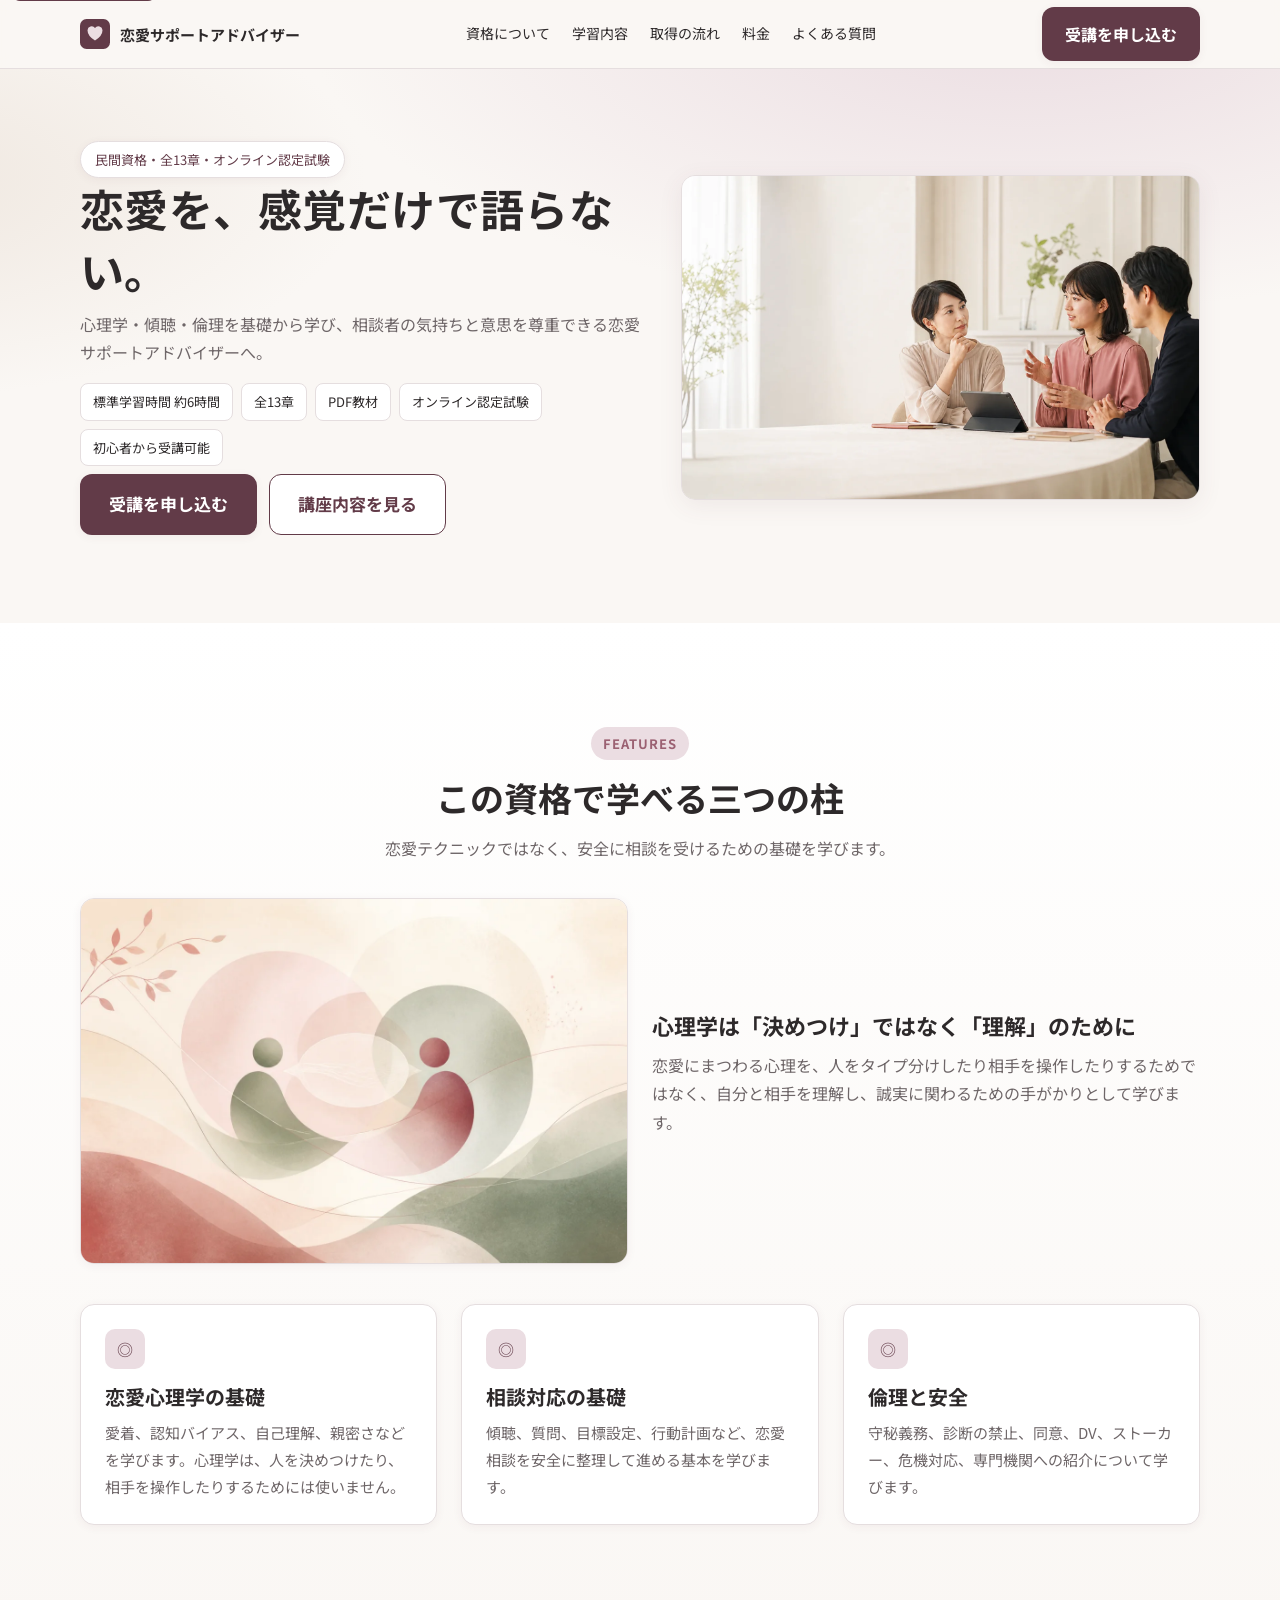
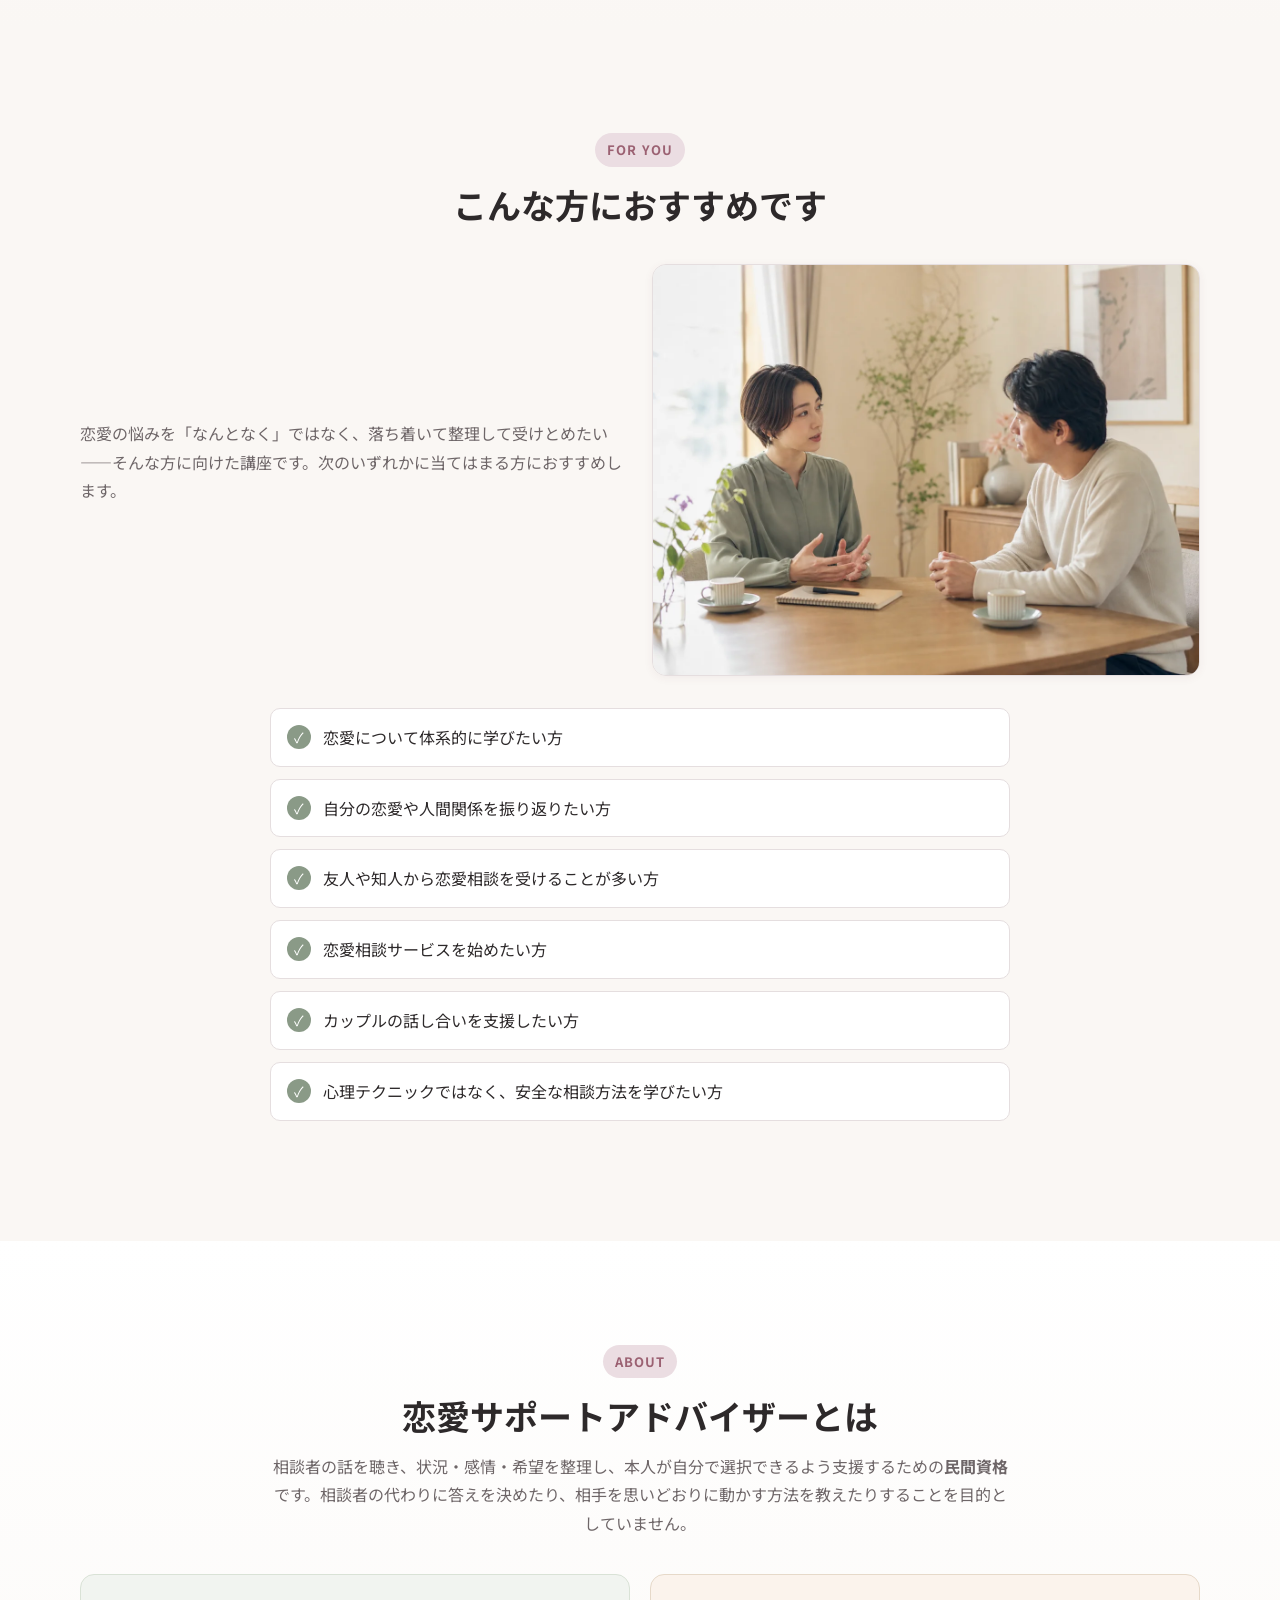
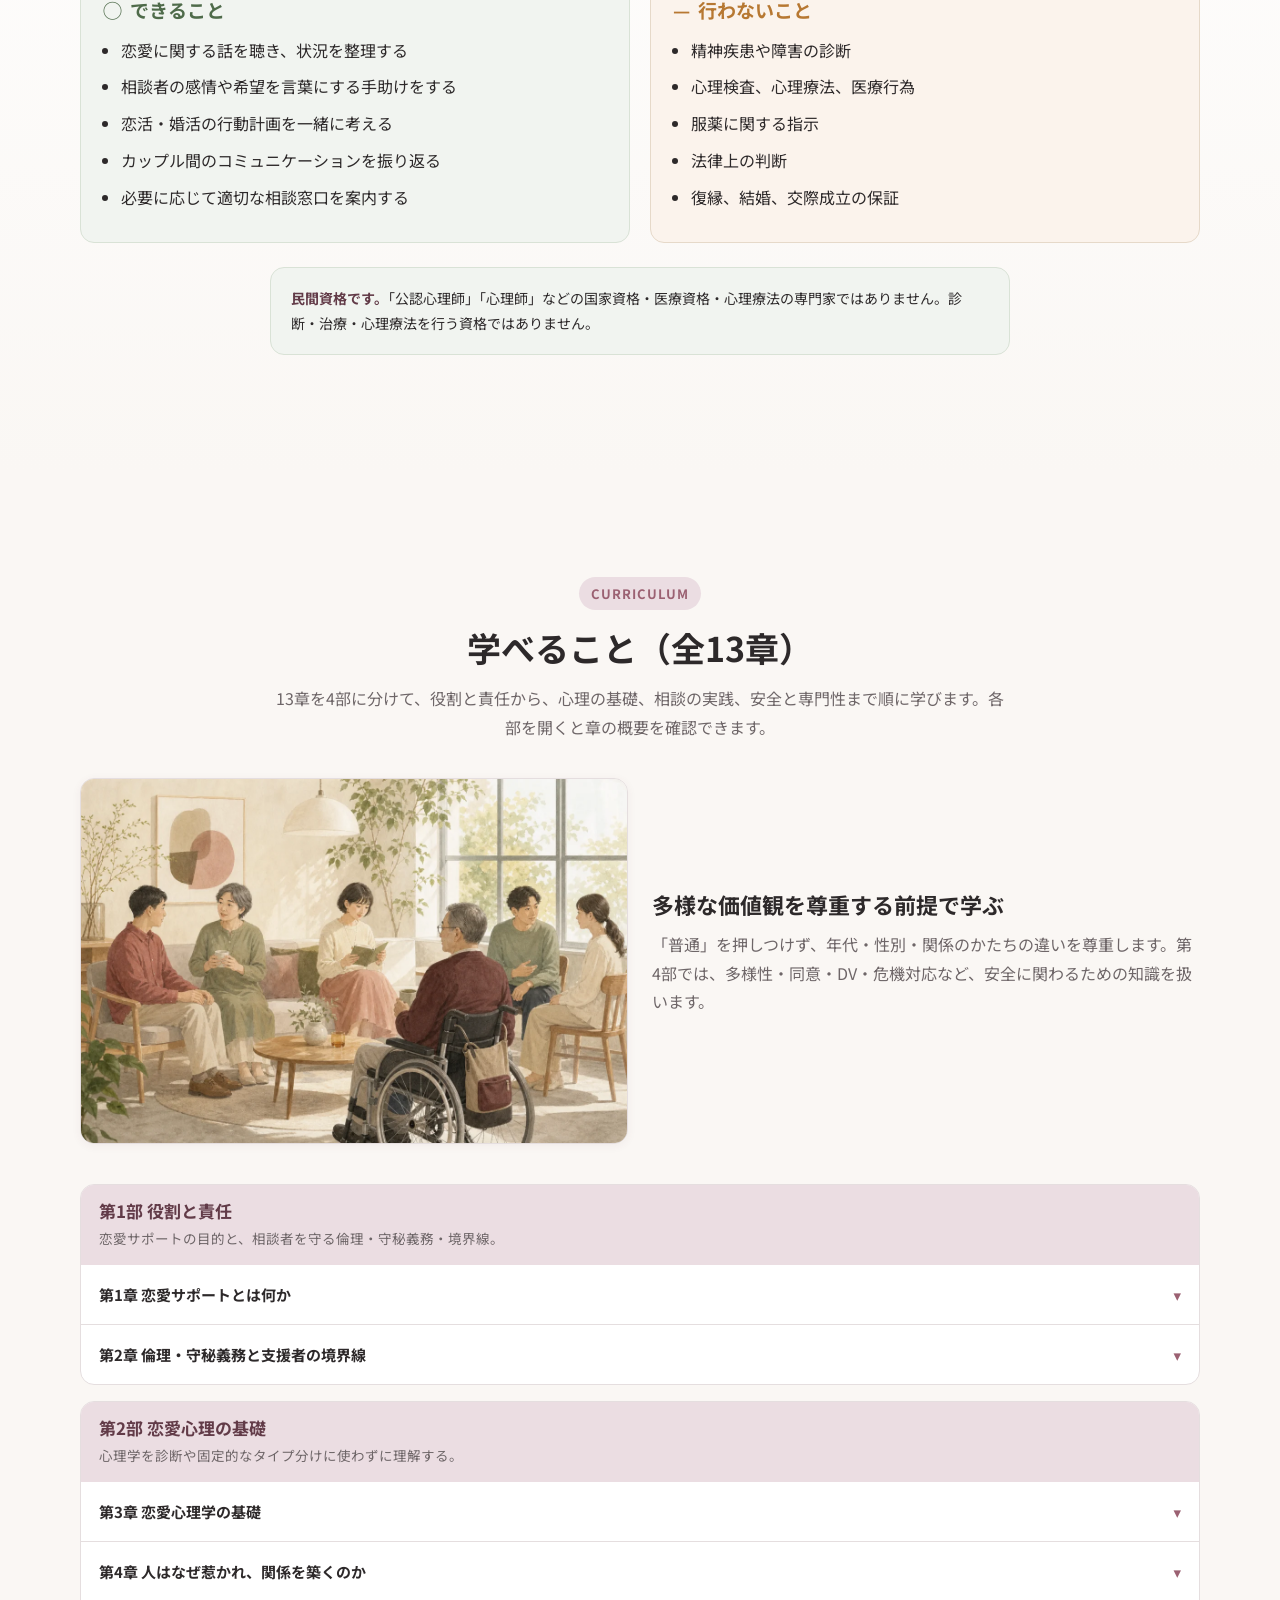
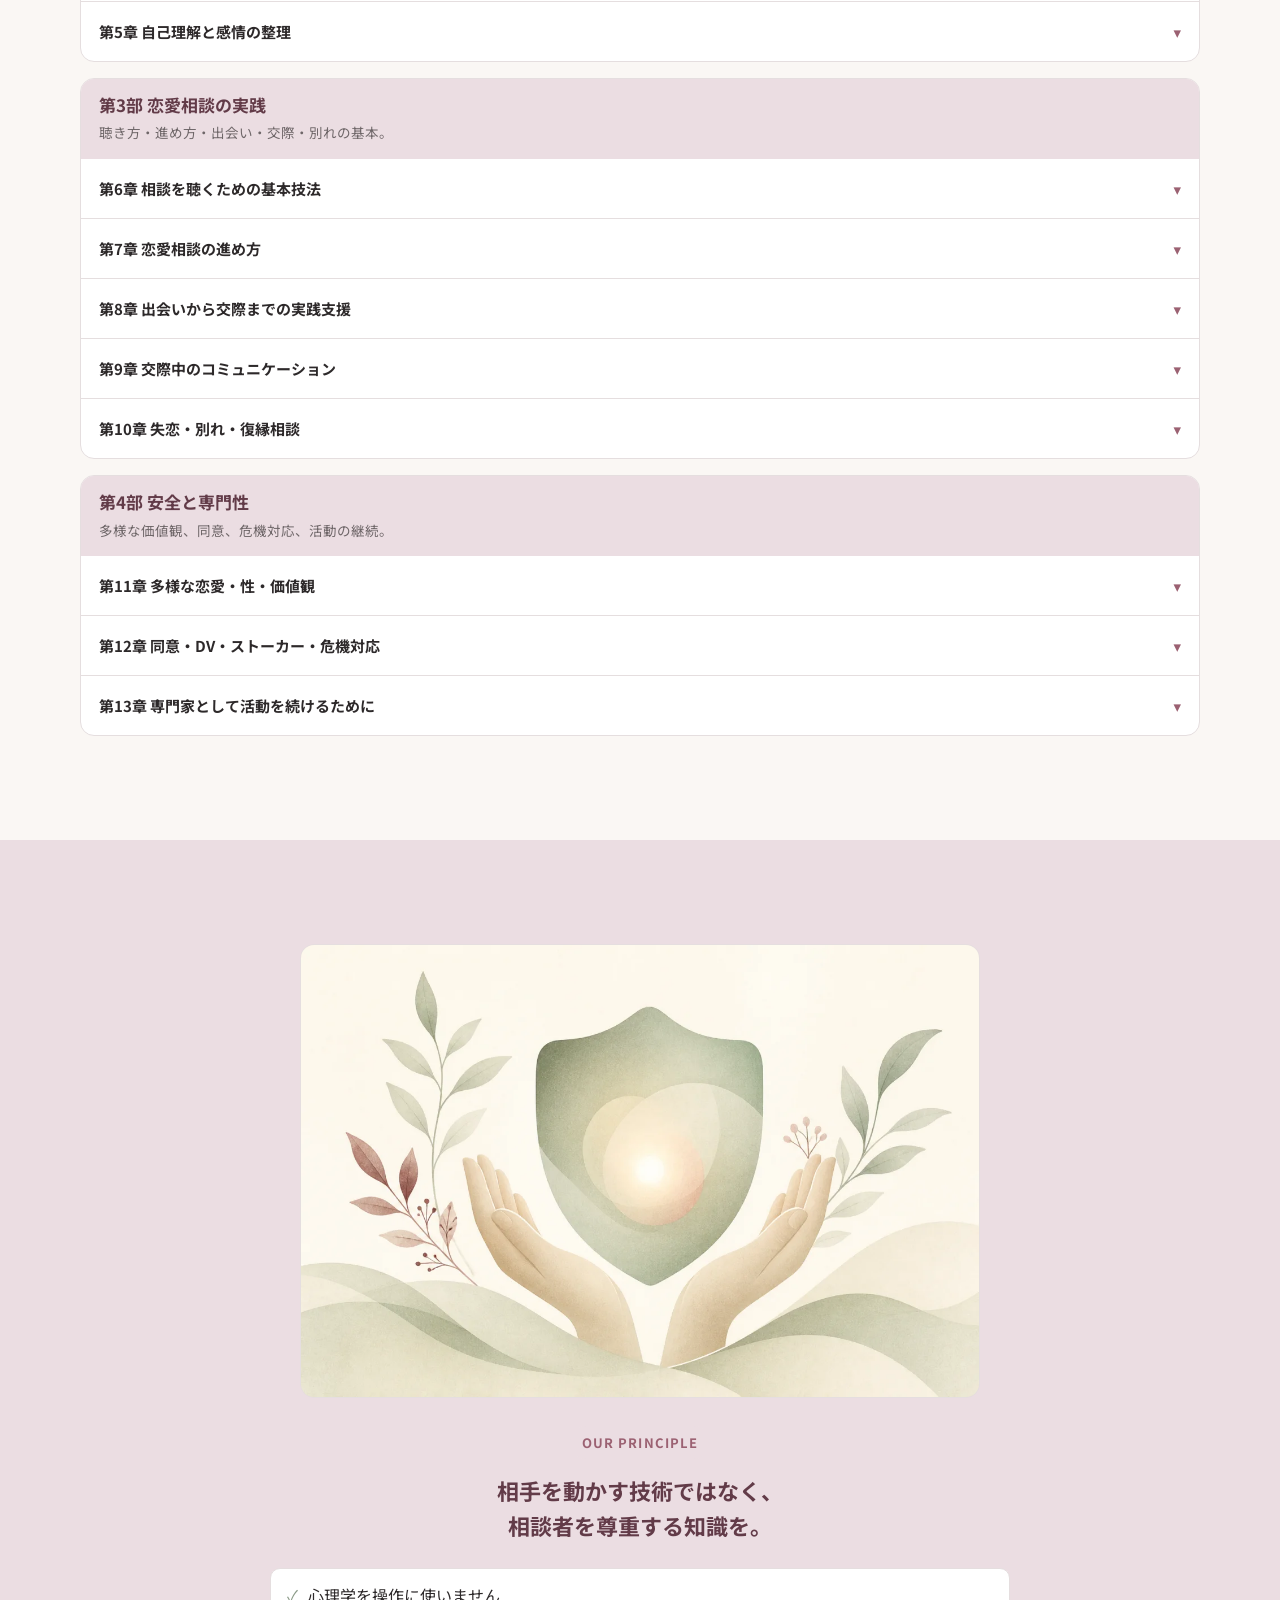
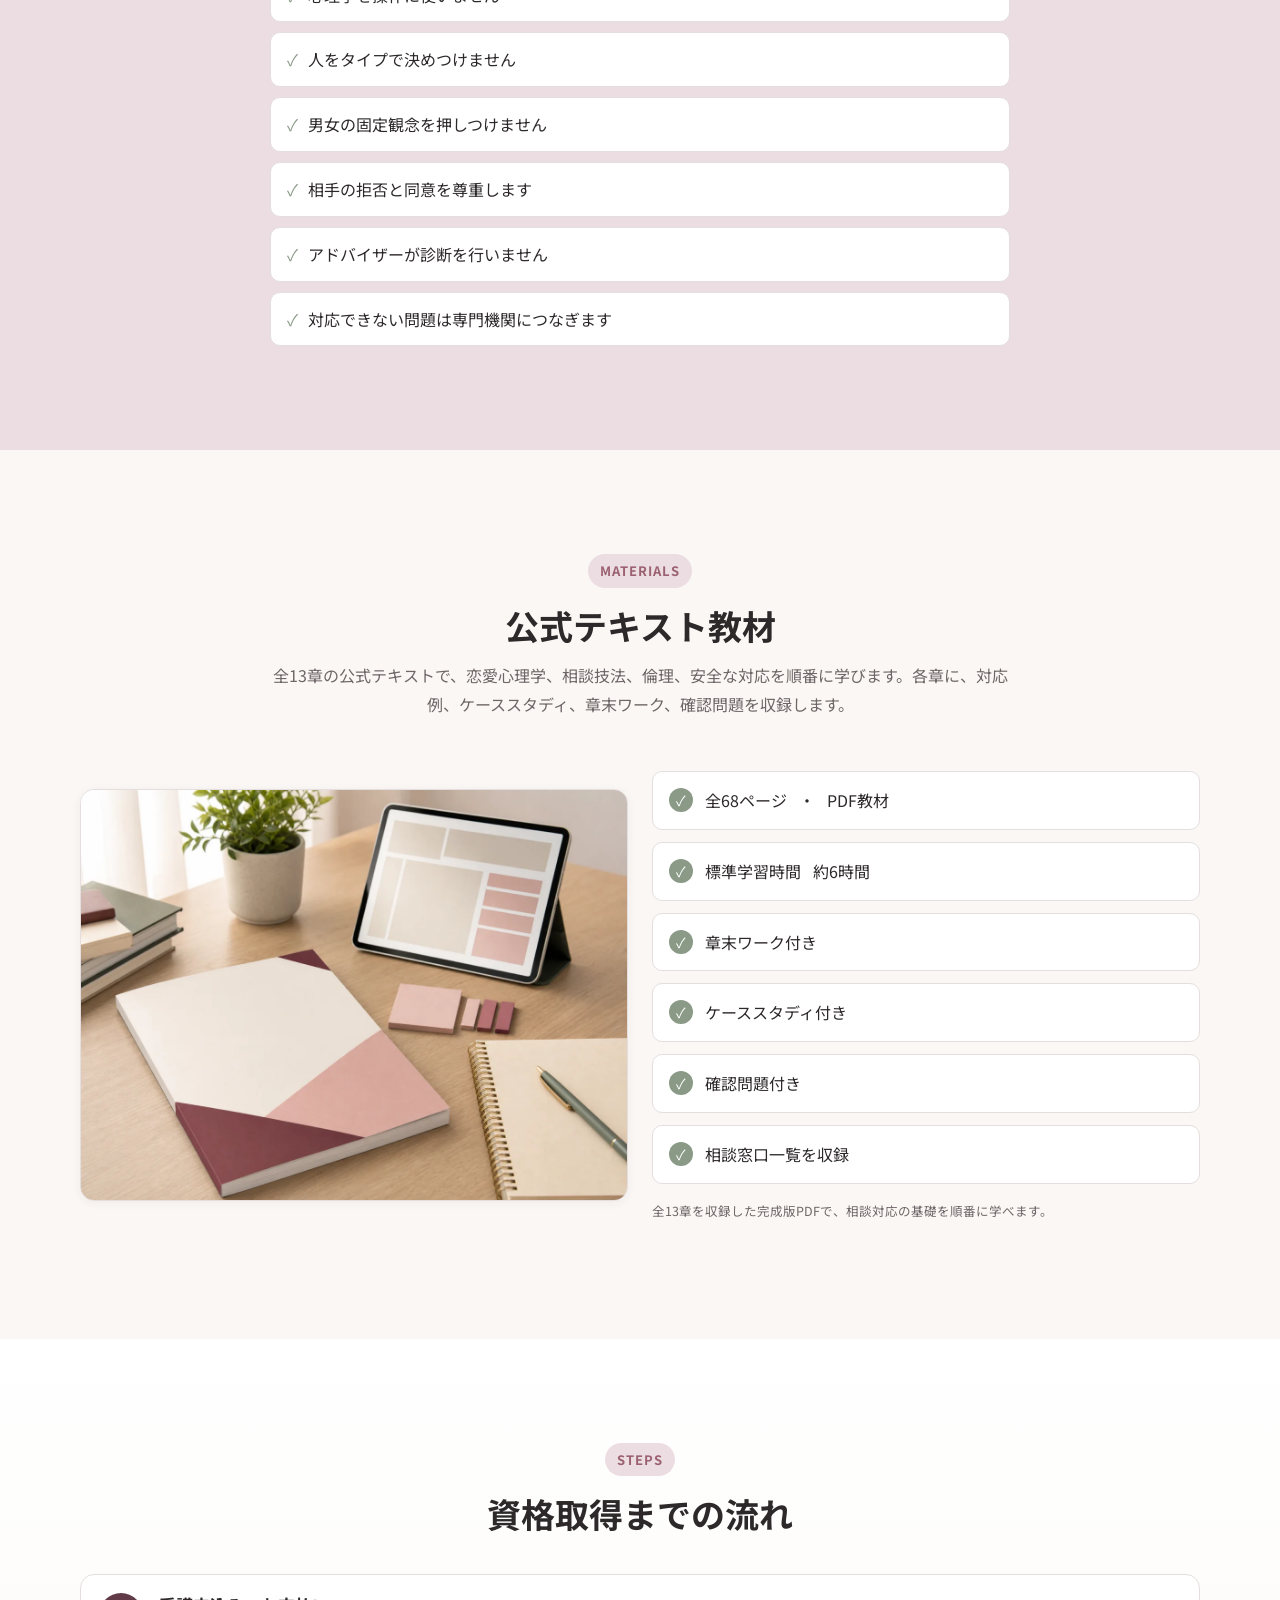
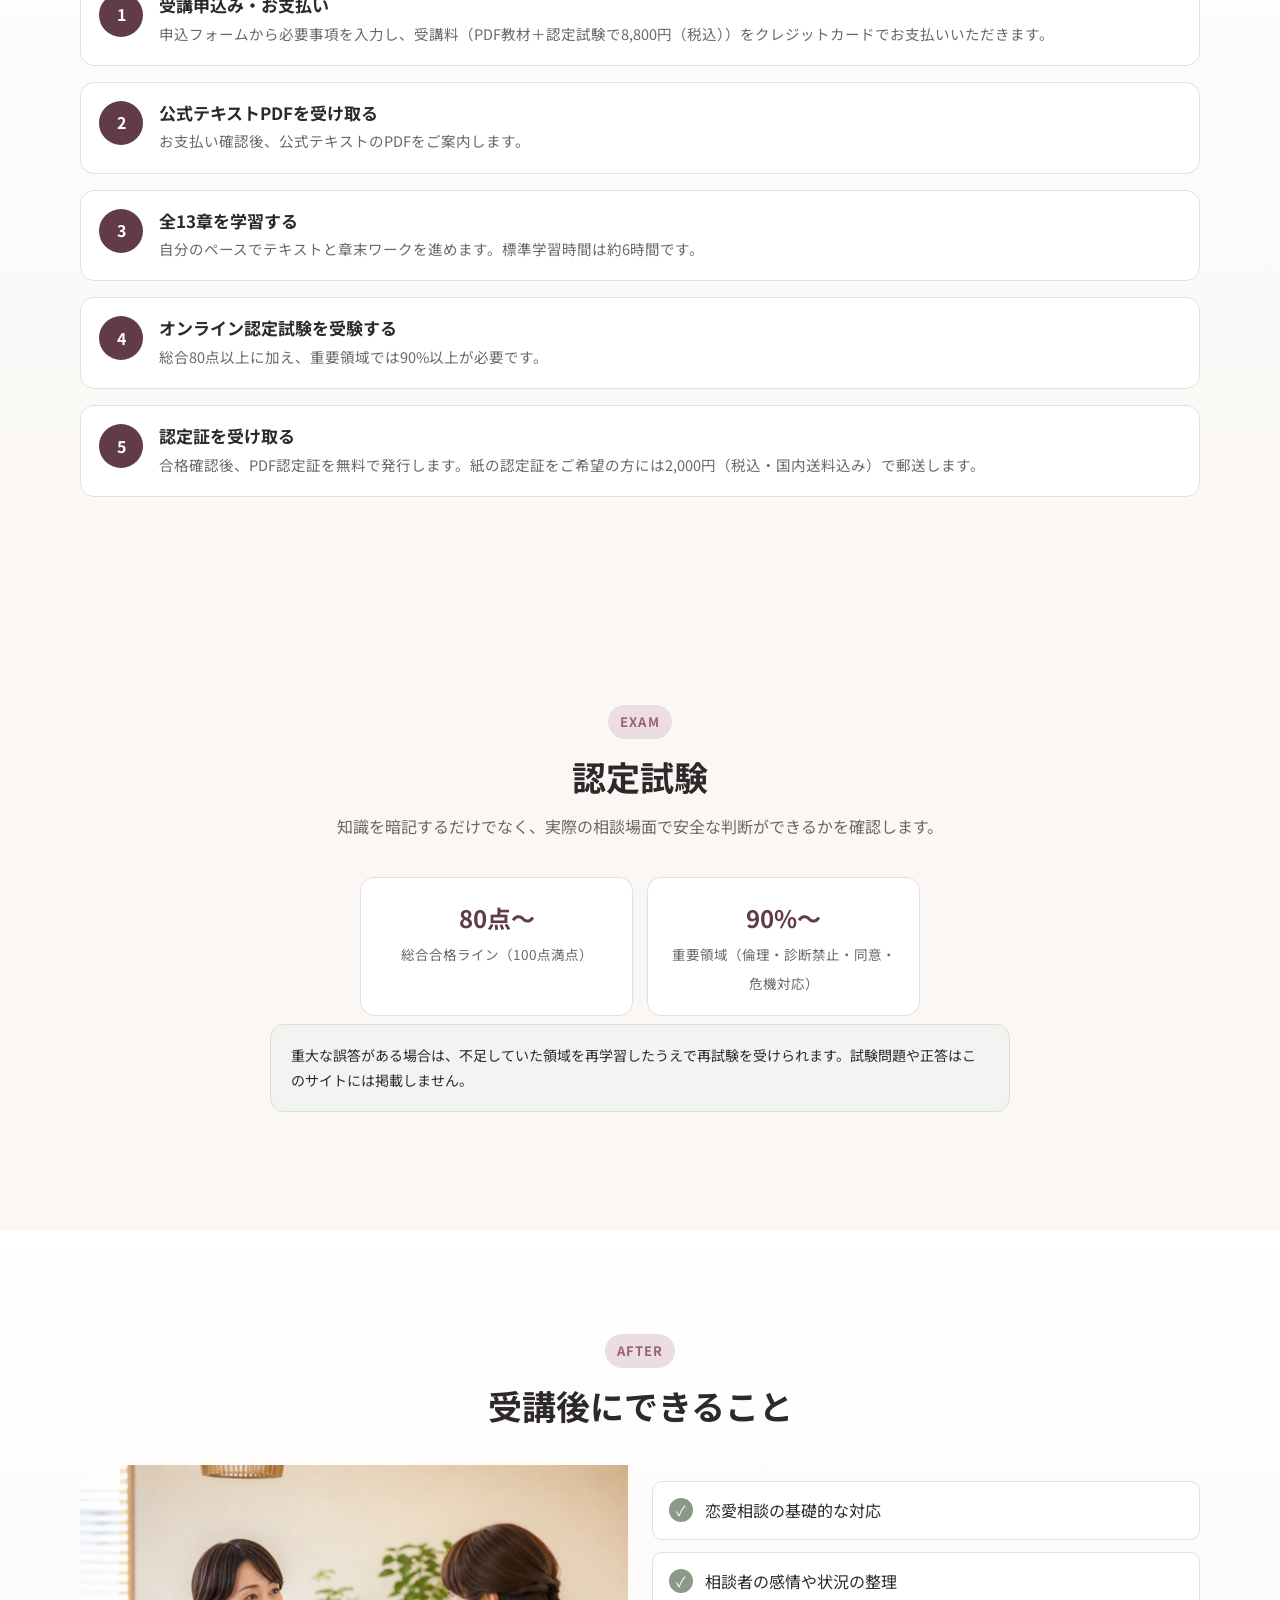
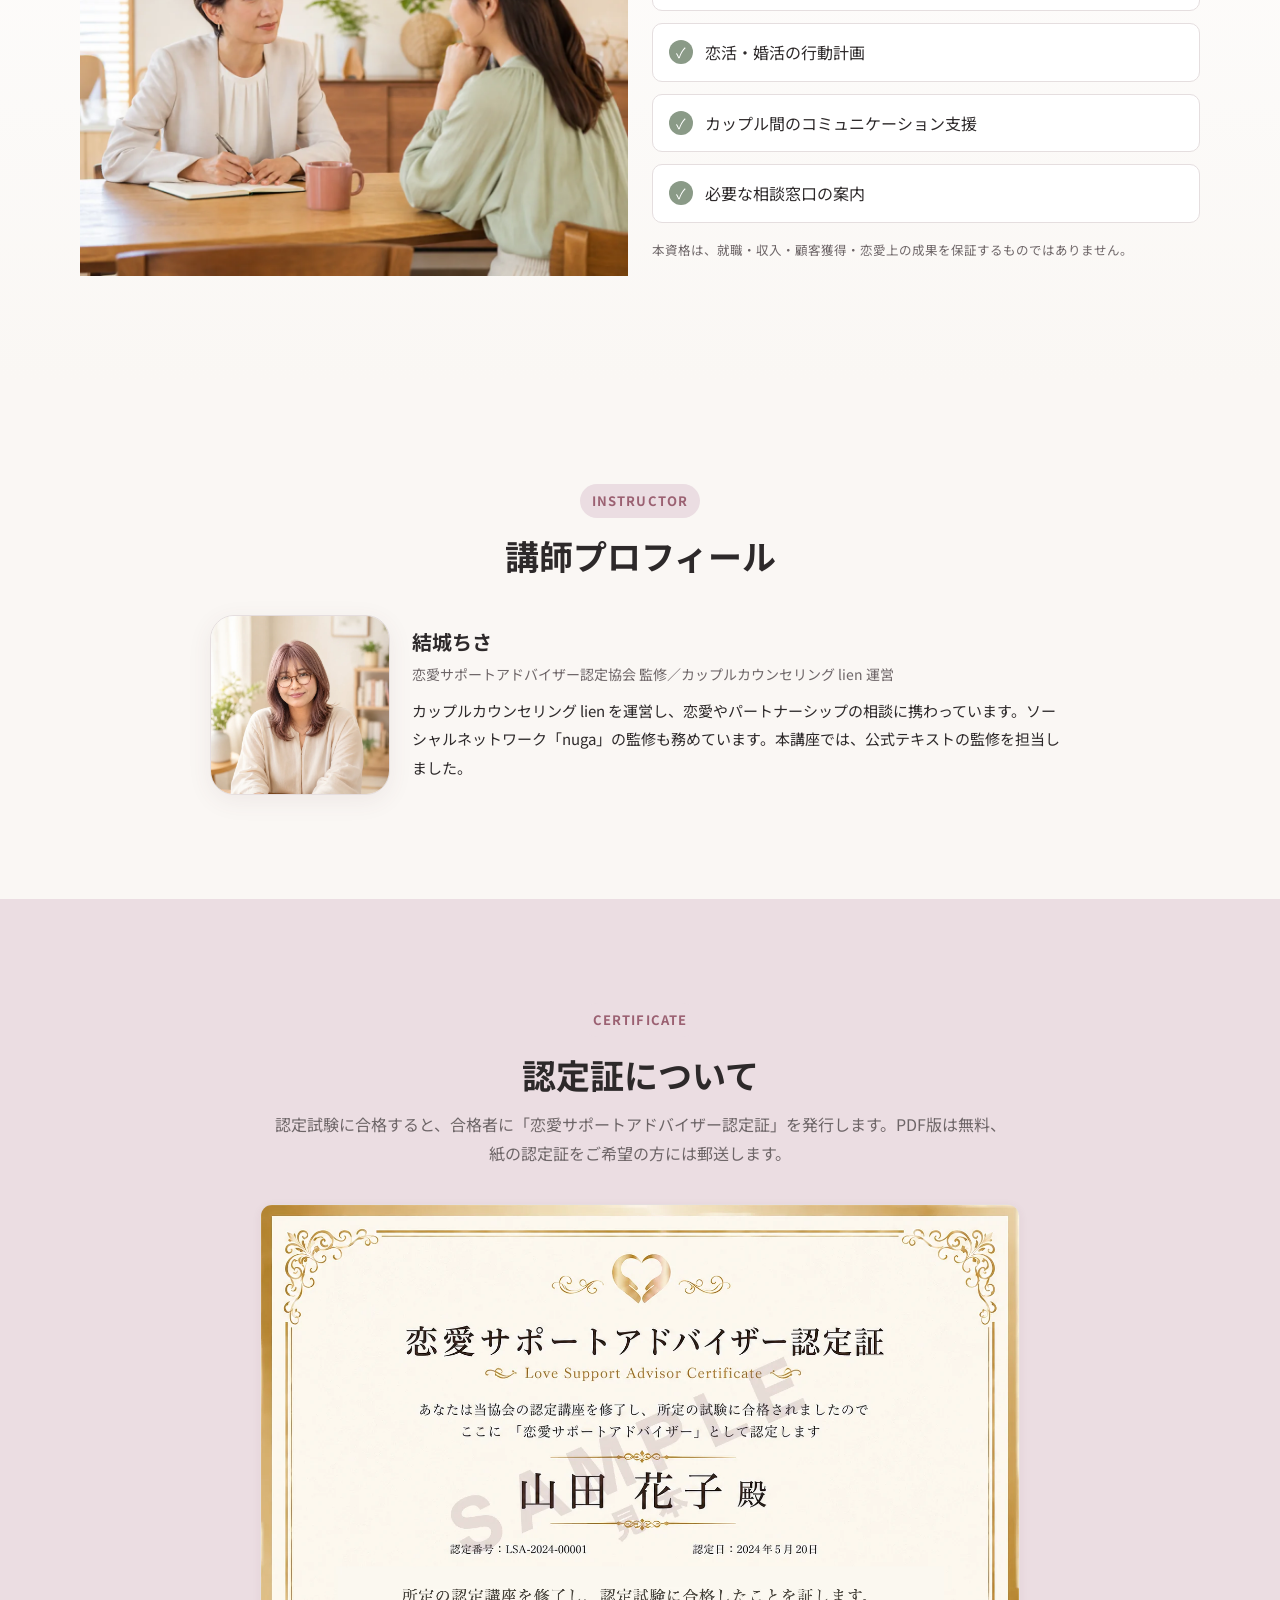
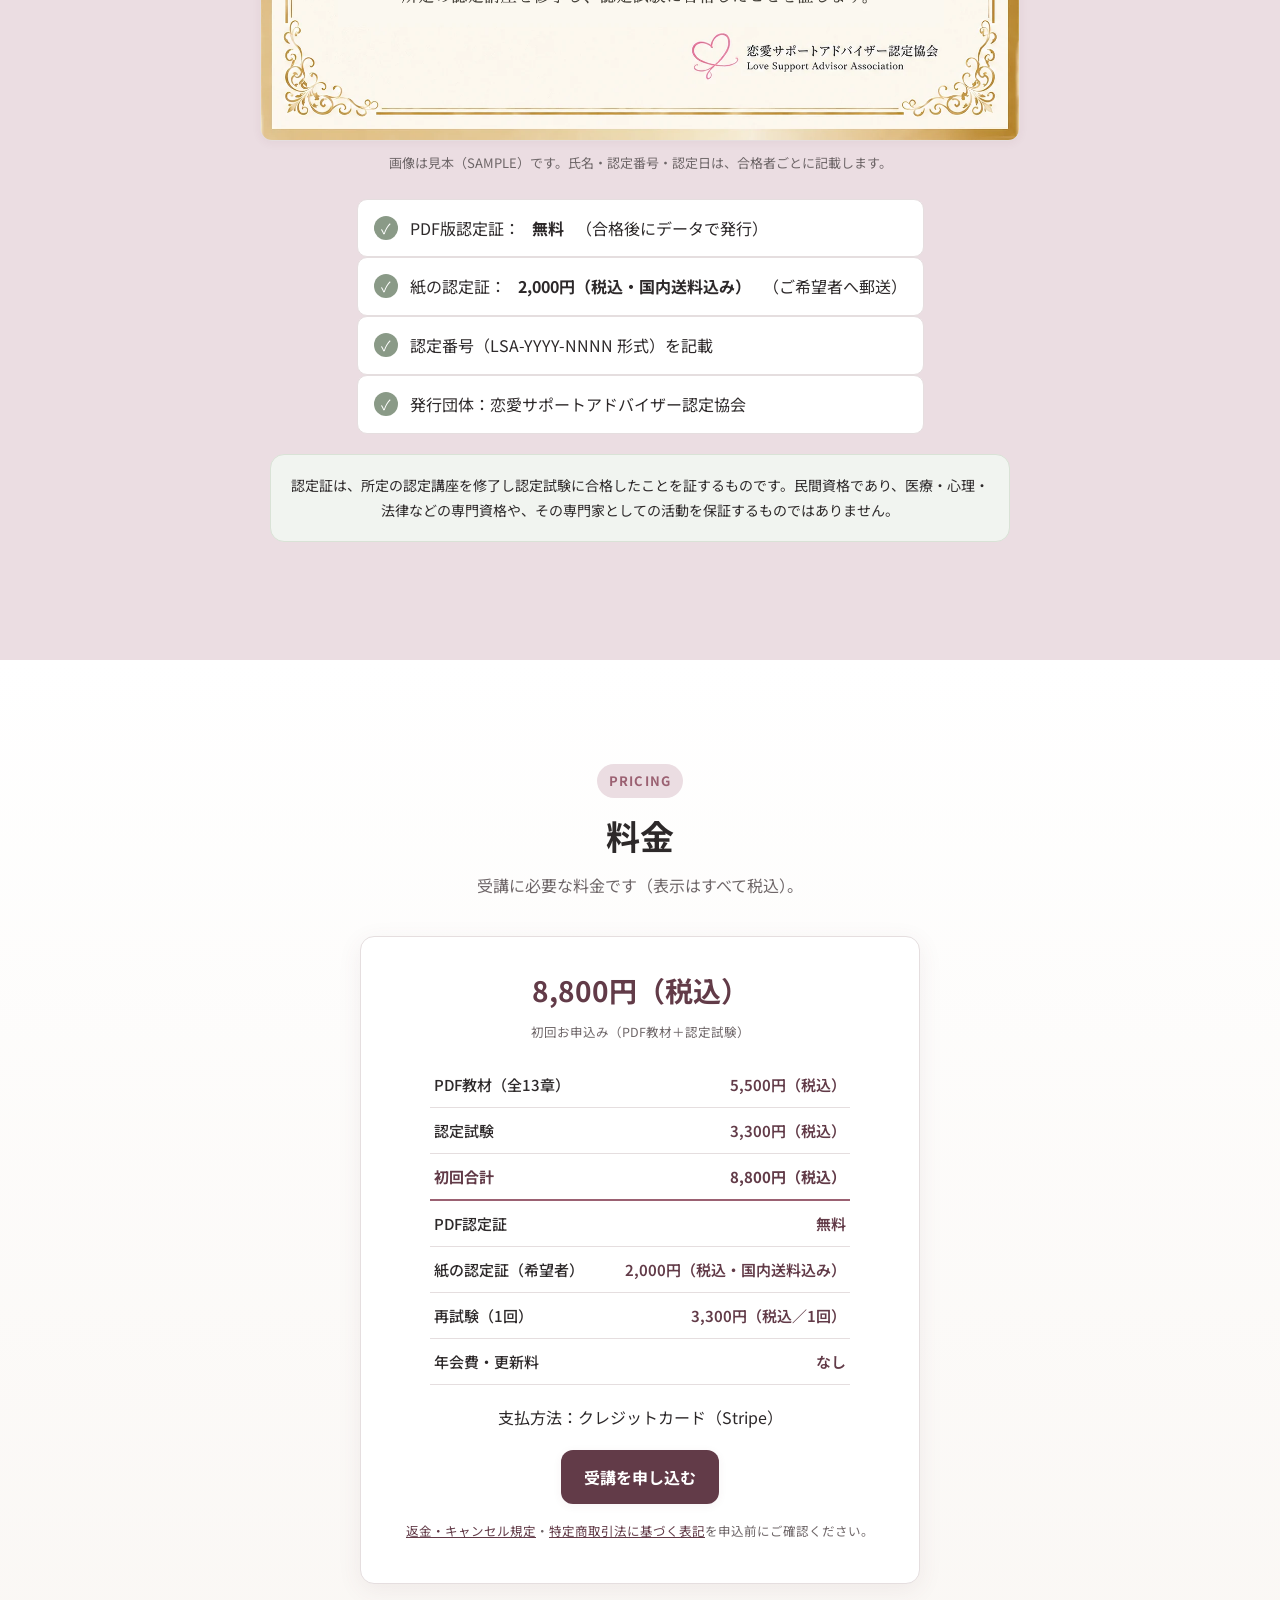
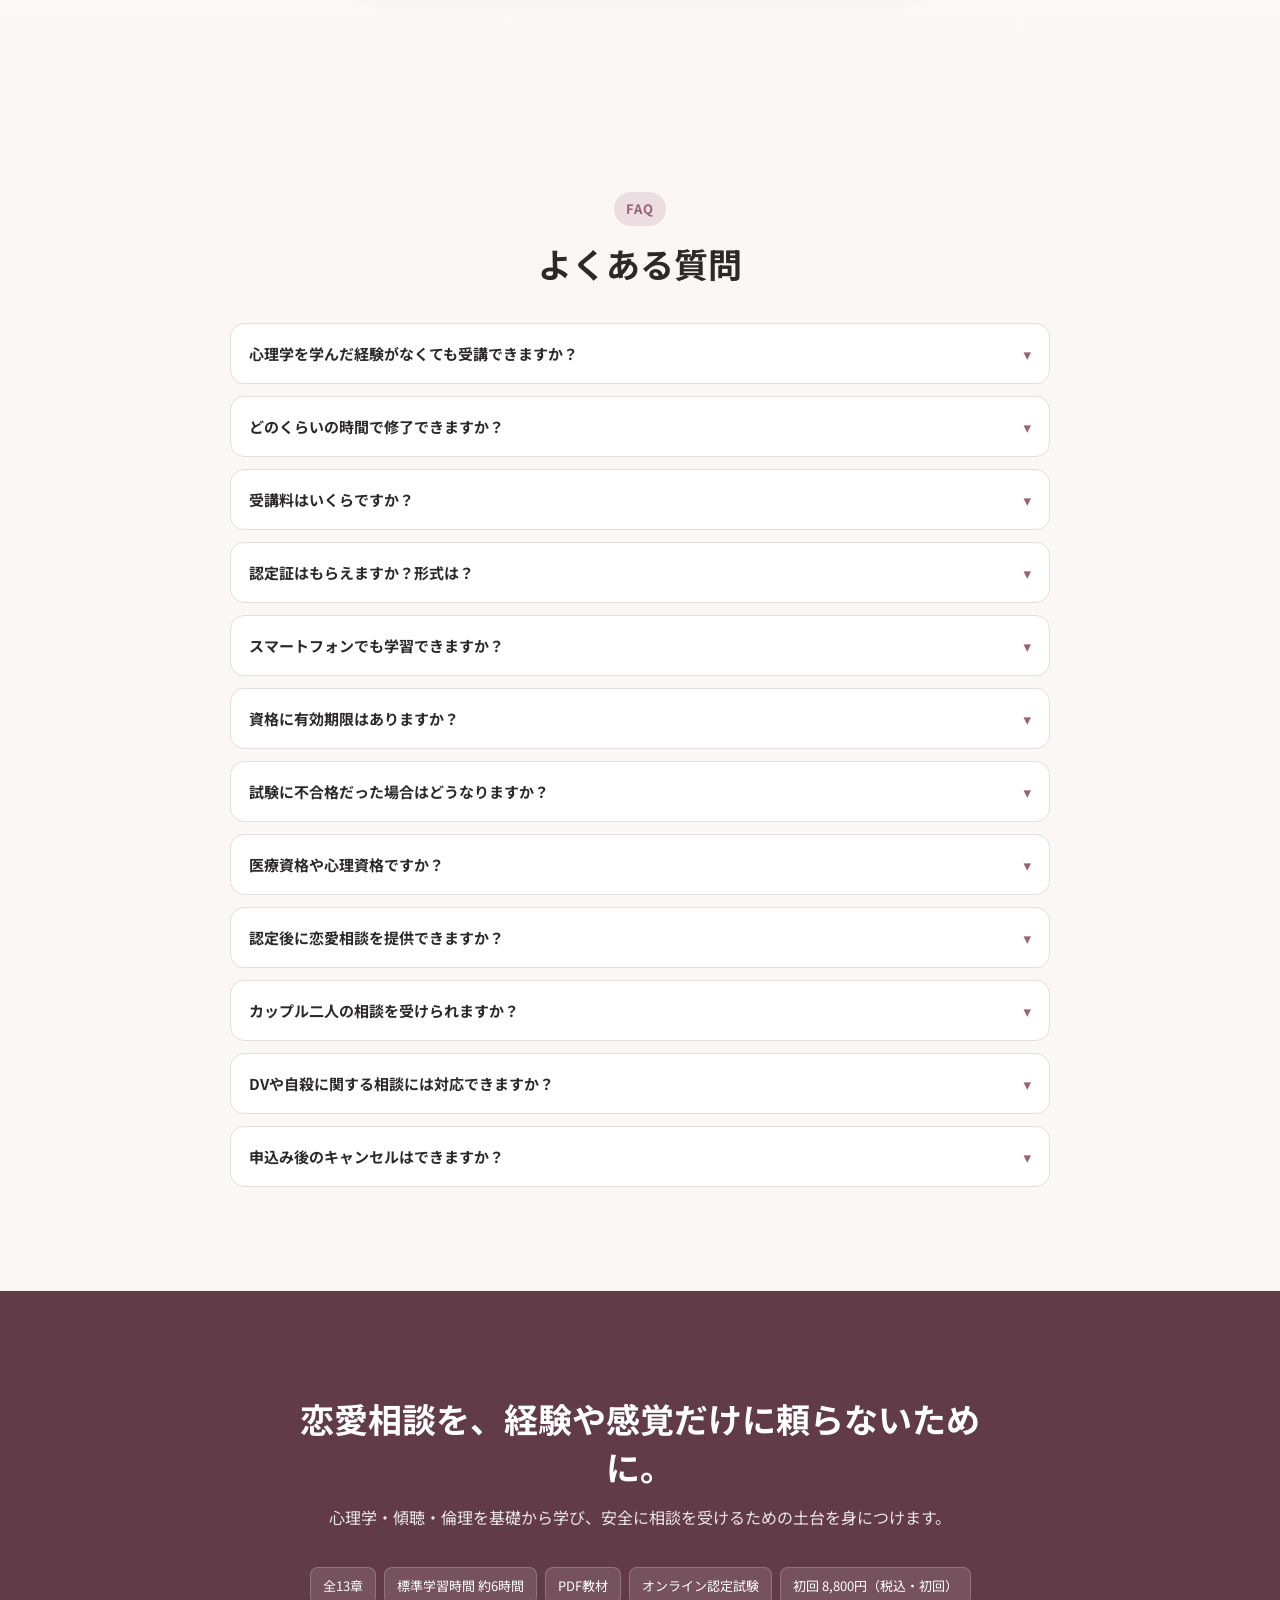
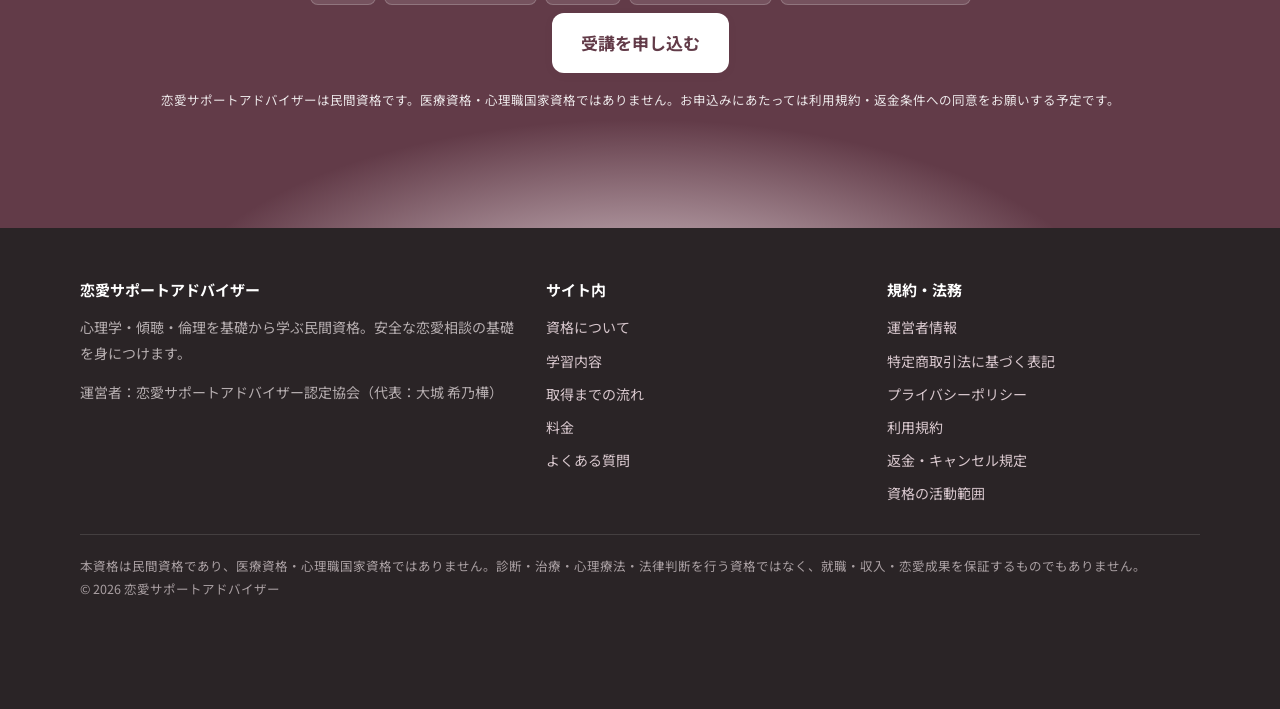
==== commit 82b40ba5: "講師プロフィールに結城ちさを掲載 氏名・肩書き・経歴のプレースホルダを確定値に差し替え、 site.config.js の instructor と data-config で連動させた。  Co-A" ====
--- a/index.html
+++ b/index.html
@@ -385,7 +385,9 @@
              alt="講師のプロフィール写真">
       </picture>
       <div class="profile__body">
-        <p class="profile__pending">講師の氏名、肩書き、経歴は確定後に掲載します。確定するまで、推測した情報は表示しません。</p>
+        <h3 data-config="instructor.name">結城ちさ</h3>
+        <p class="profile__role" data-config="instructor.title">恋愛サポートアドバイザー認定協会 監修／カップルカウンセリング lien 運営</p>
+        <p class="profile__bio" data-config="instructor.bio">カップルカウンセリング lien を運営し、恋愛やパートナーシップの相談に携わっています。ソーシャルネットワーク「nuga」の監修も務めています。本講座では、公式テキストの監修を担当しました。</p>
       </div>
     </div>
   </div>
--- a/styles.css
+++ b/styles.css
@@ -224,6 +224,8 @@
 .profile__img { width: 160px; height: 160px; border-radius: 24px; object-fit: cover; border: 1px solid var(--border);
   box-shadow: var(--shadow); margin-inline: auto; }
 .profile__body h3 { font-size: 20px; margin: 0 0 6px; }
+.profile__role { margin: 0 0 10px; font-size: 14px; color: var(--muted); }
+.profile__bio { margin: 0; font-size: 15px; line-height: 1.9; }
 .profile__pending { color: var(--muted); font-size: 14.5px; background: var(--bg); border: 1px dashed var(--border);
   border-radius: var(--radius-sm); padding: 14px 16px; }
 
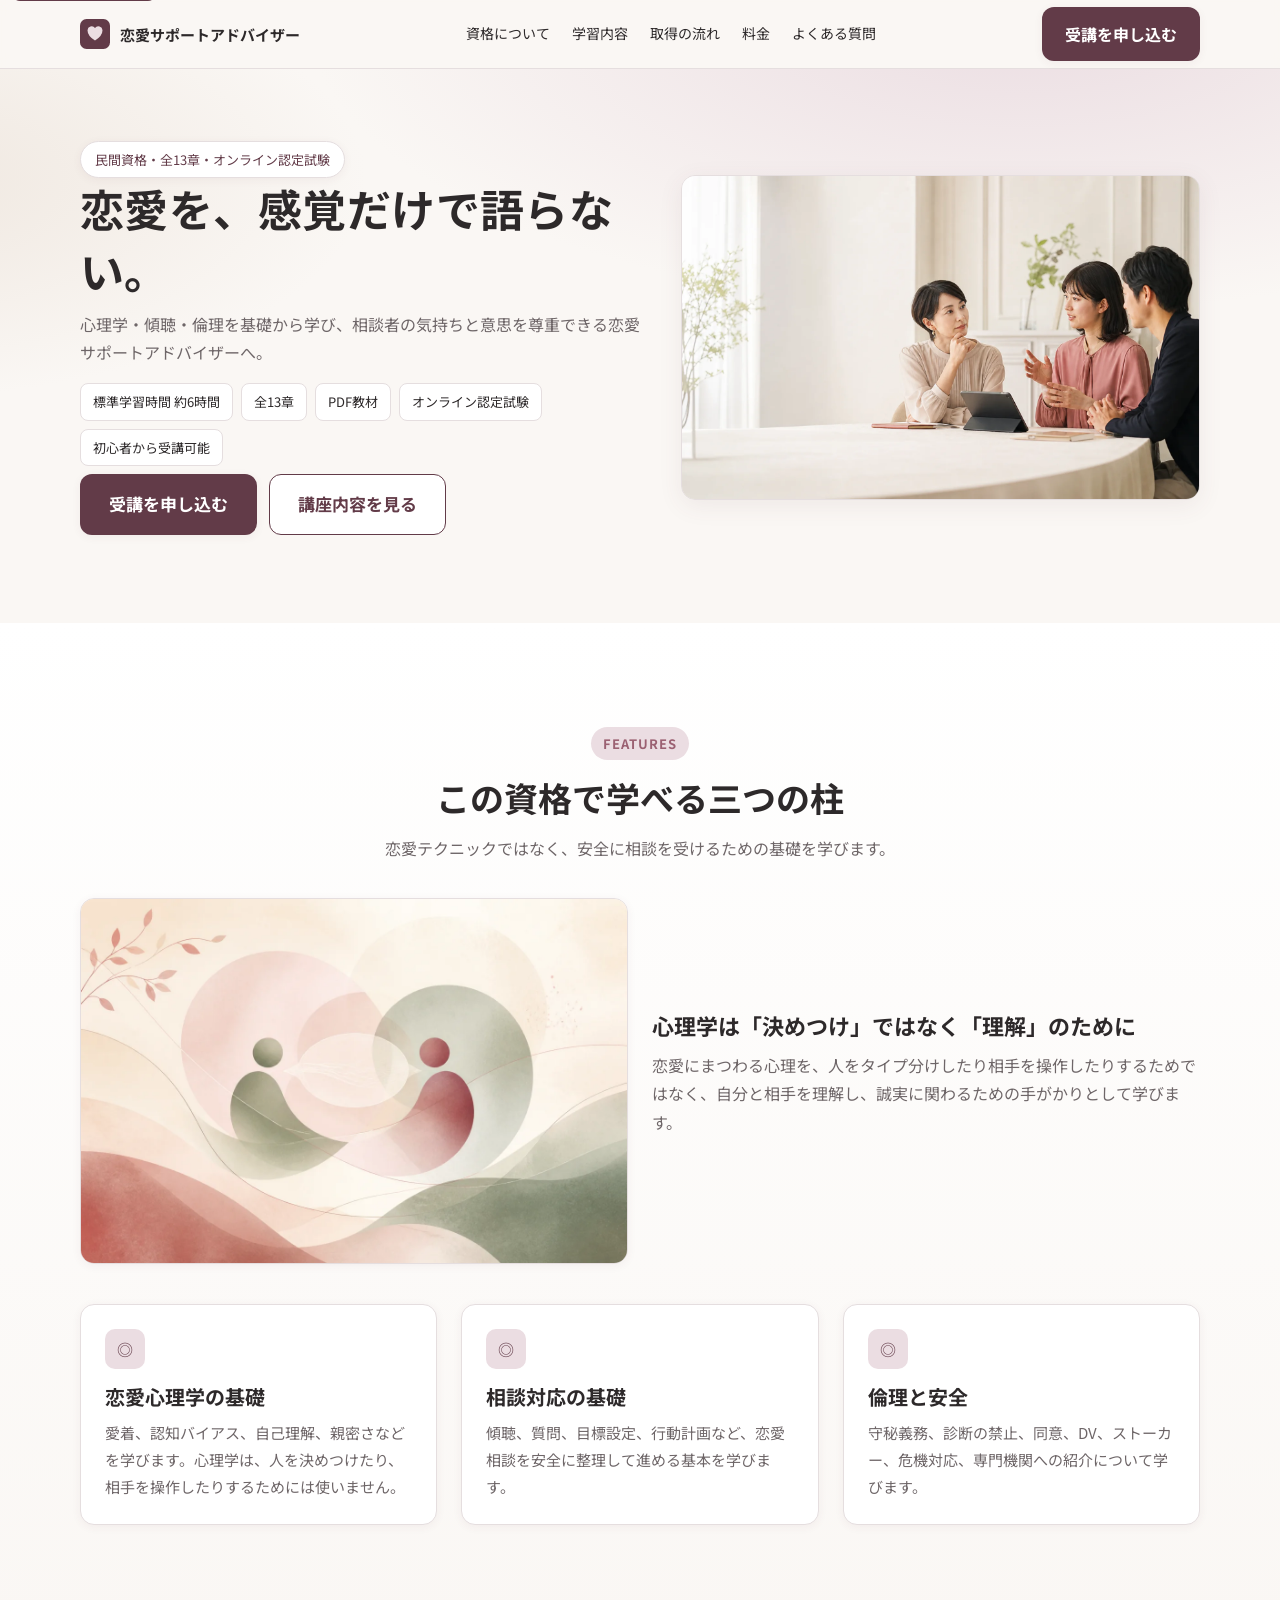
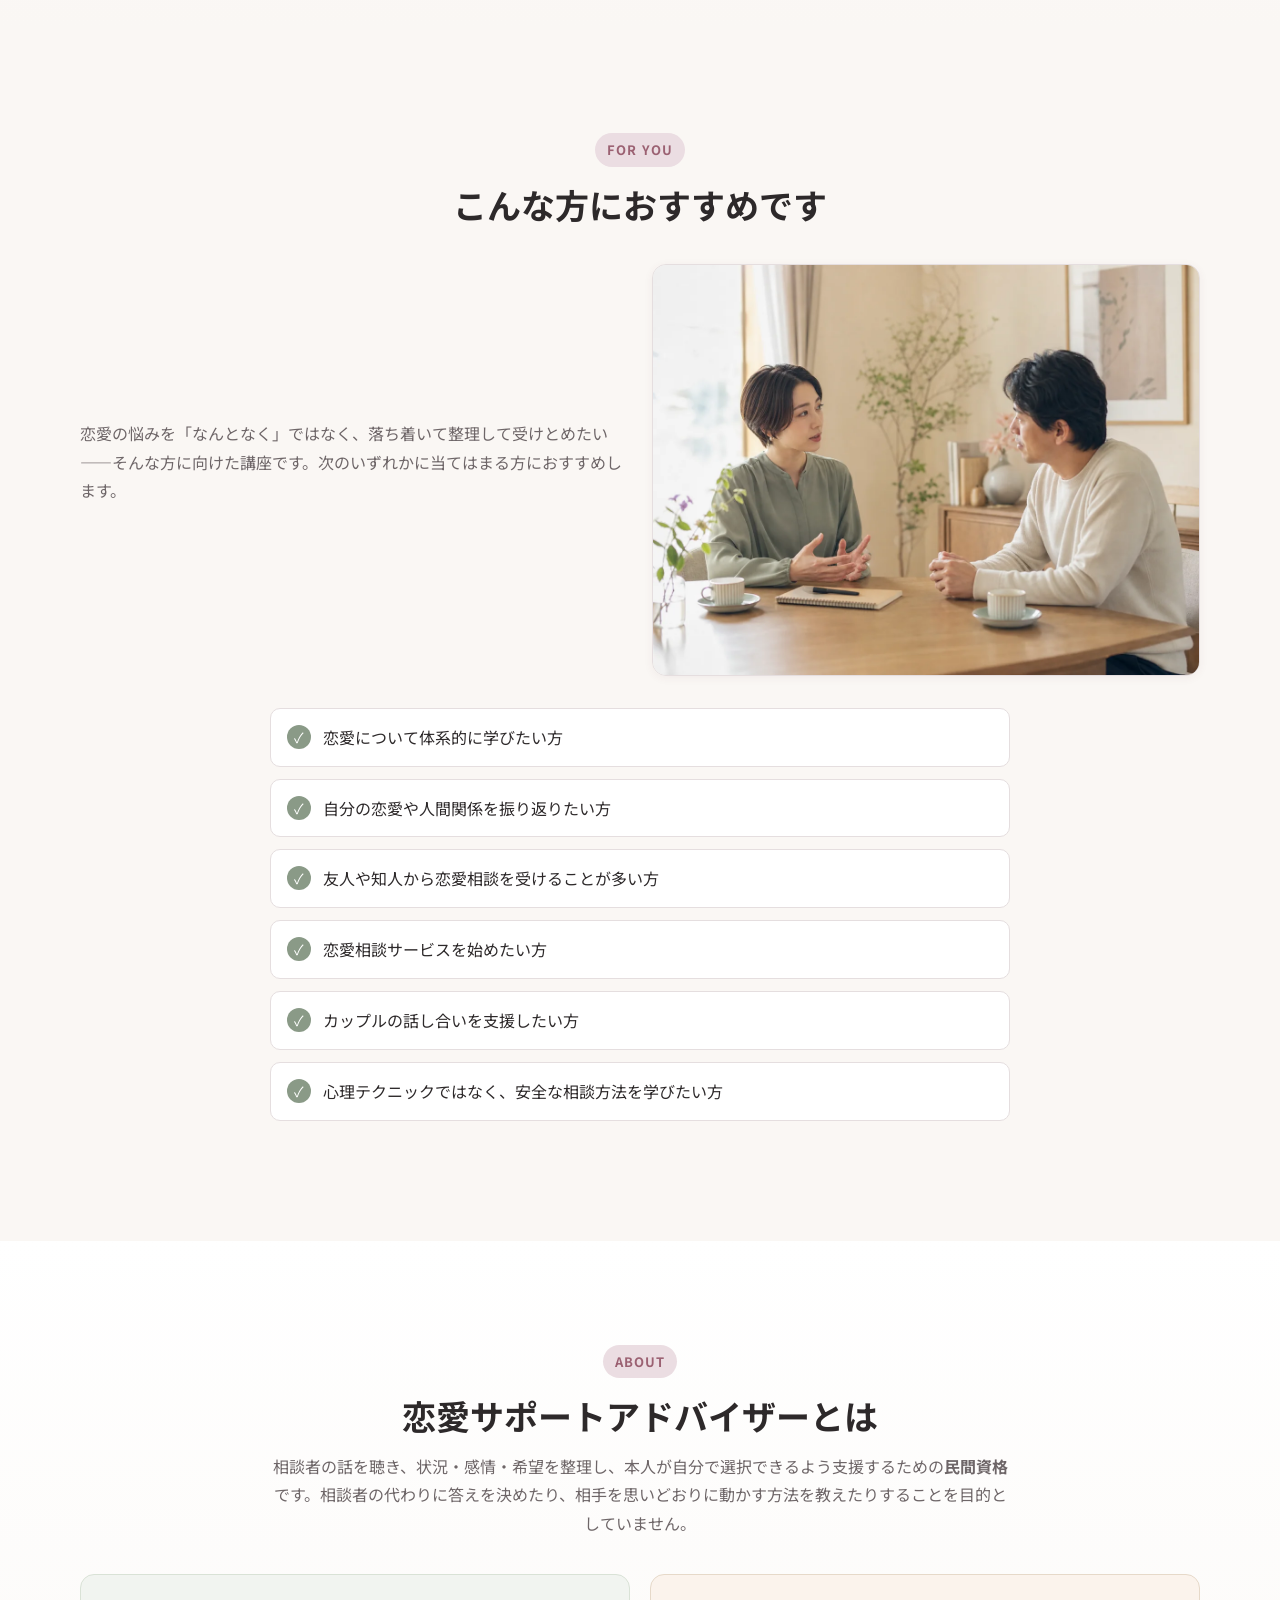
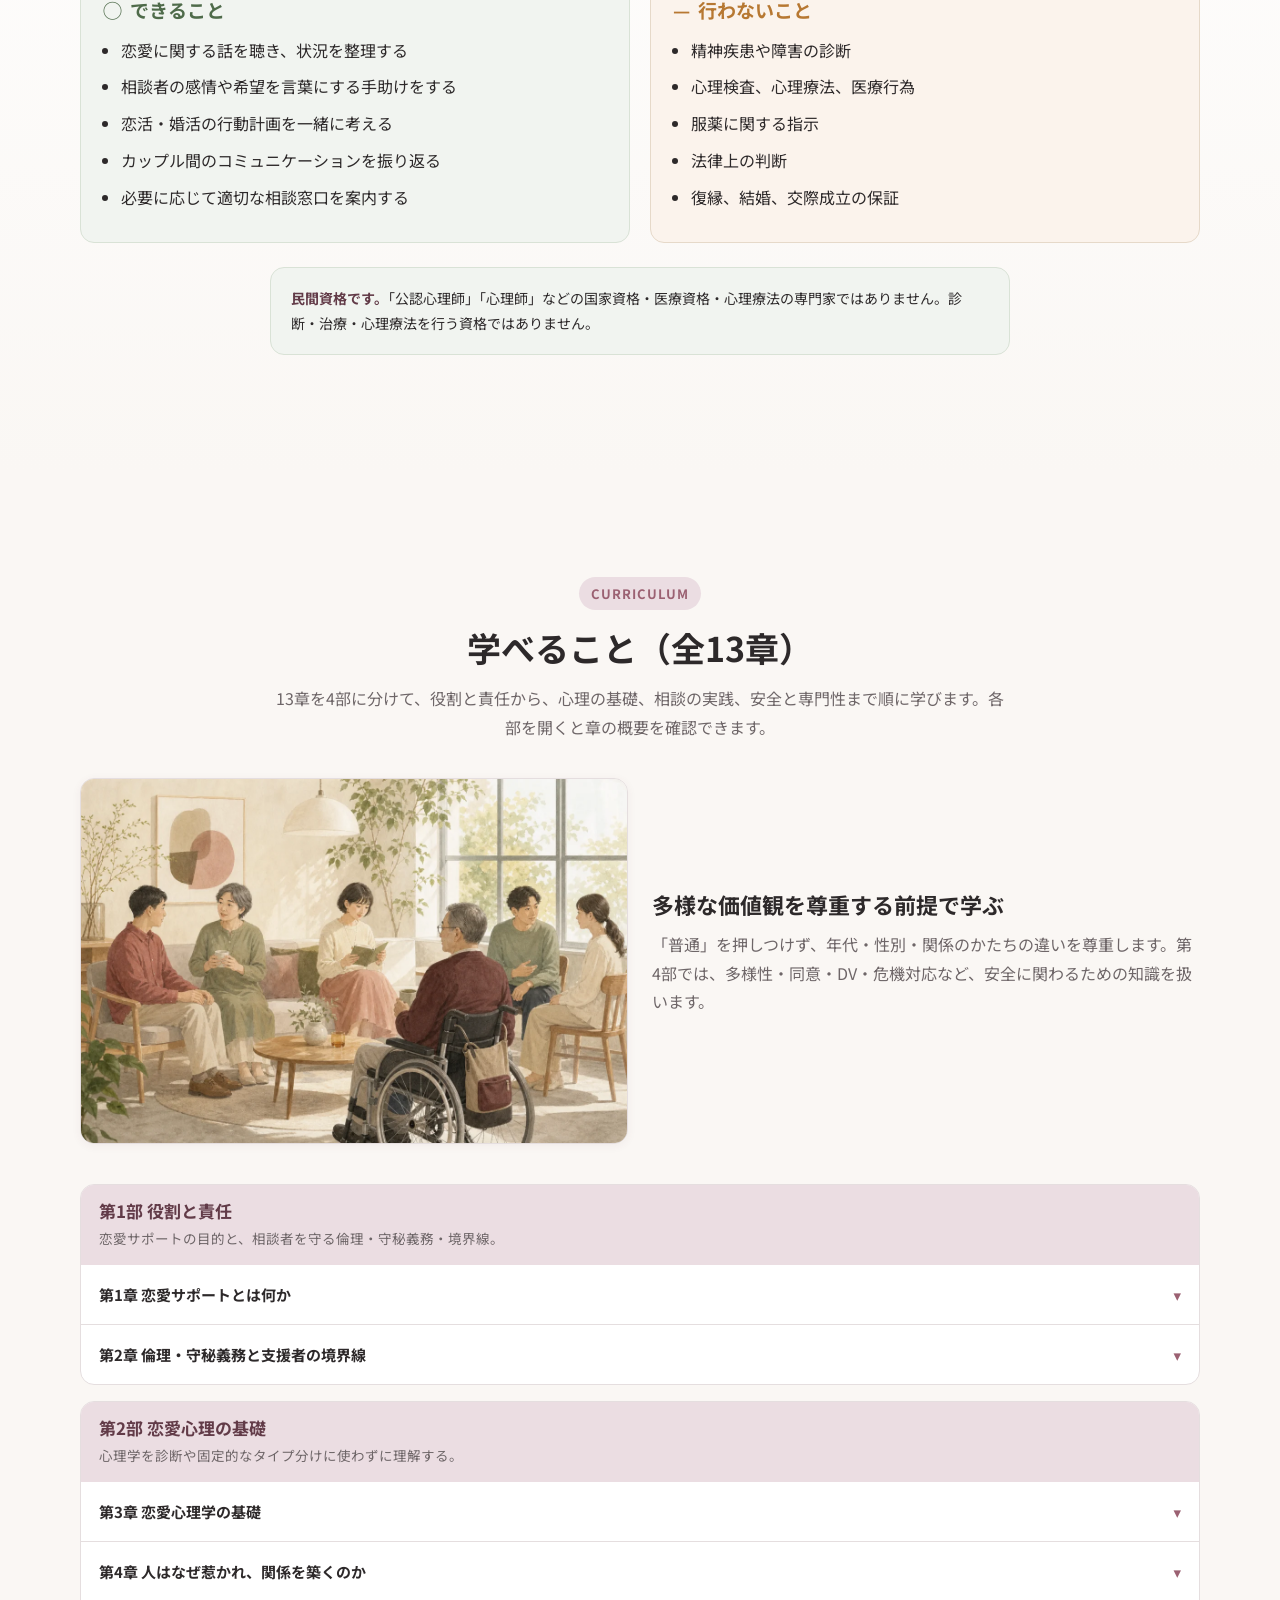
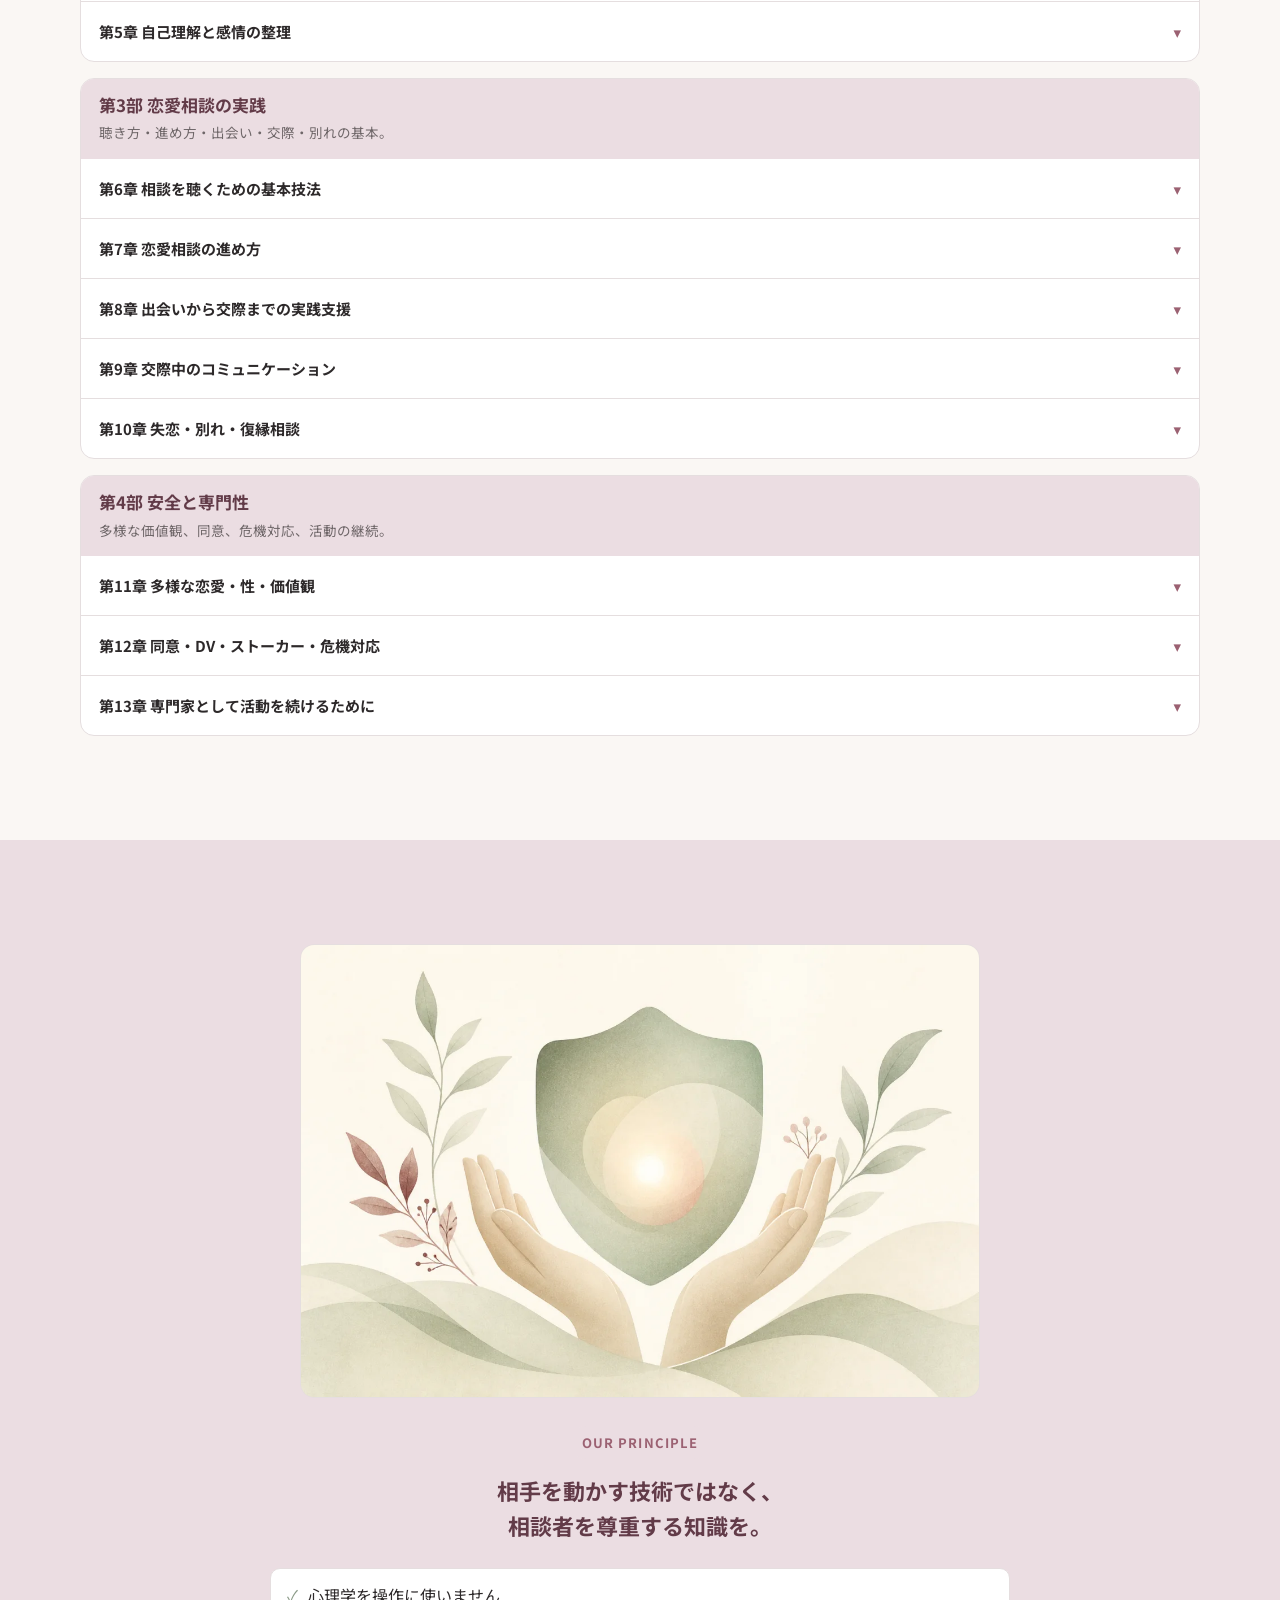
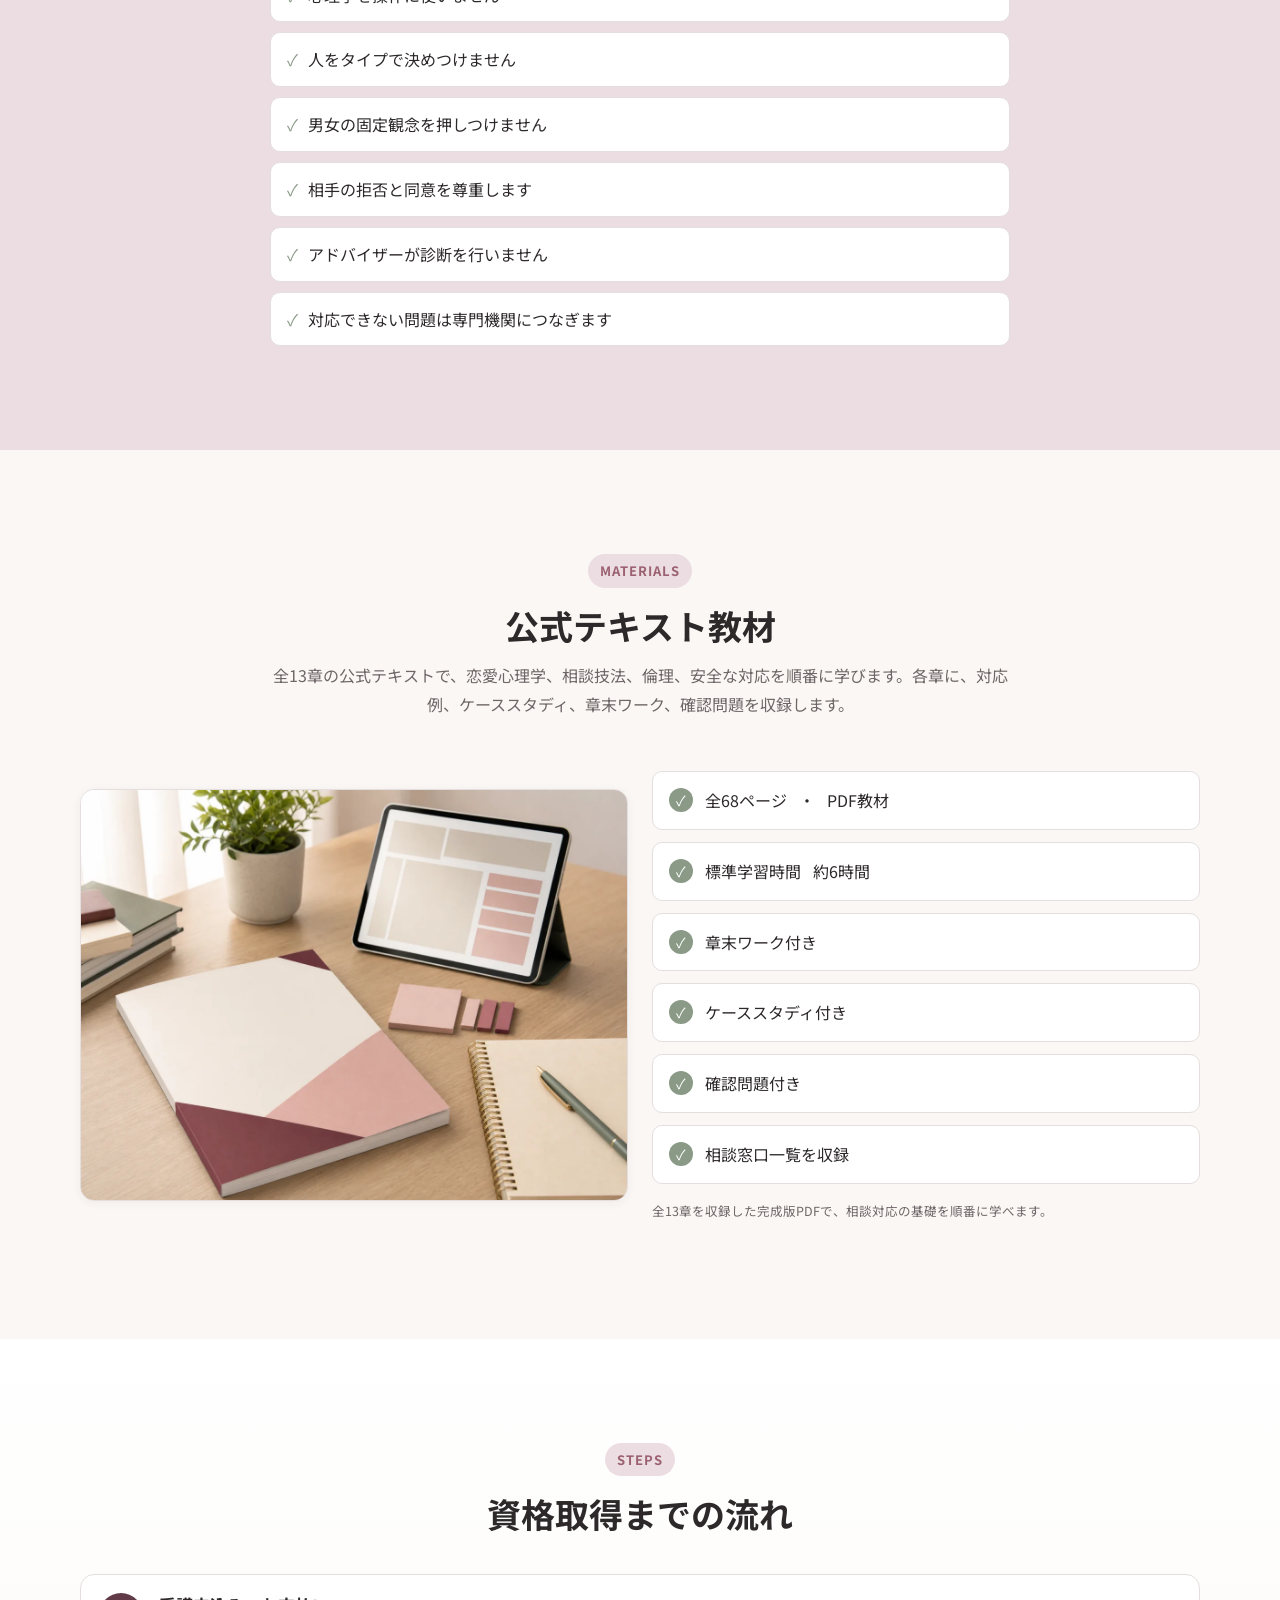
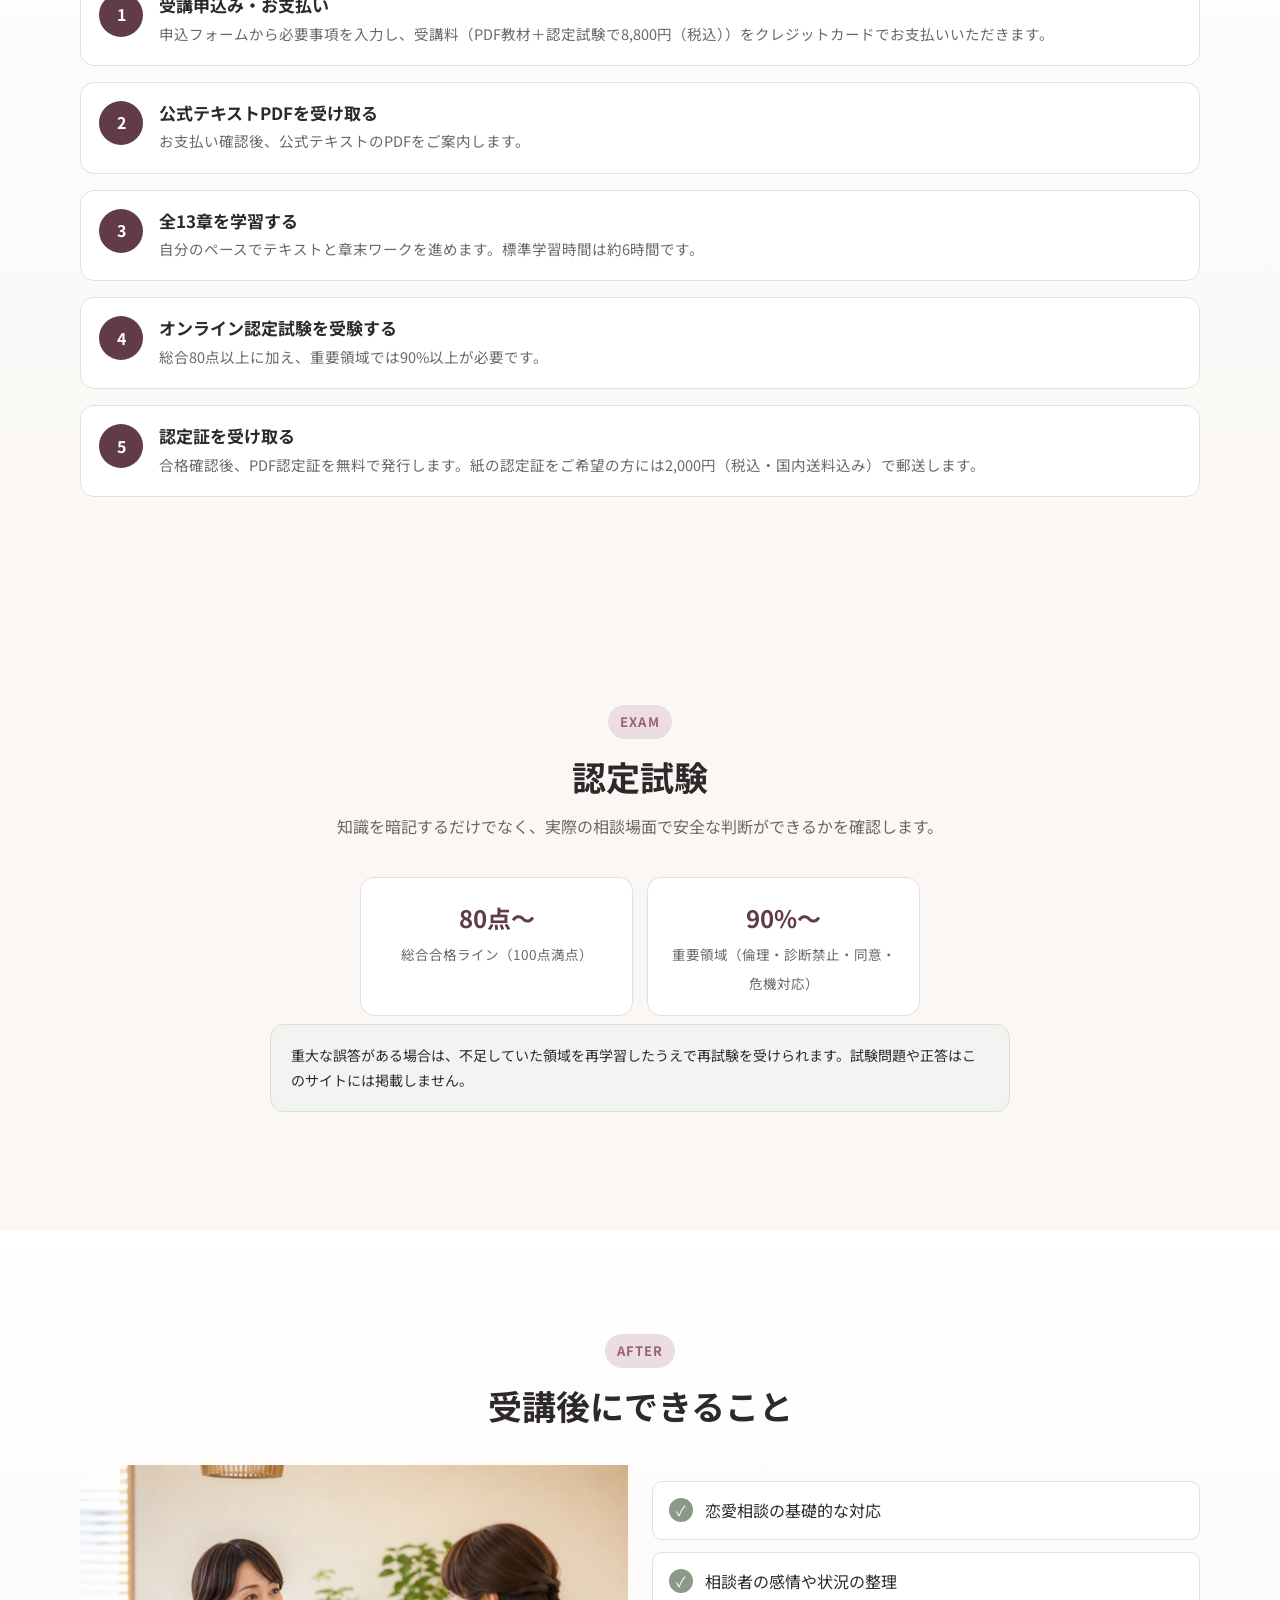
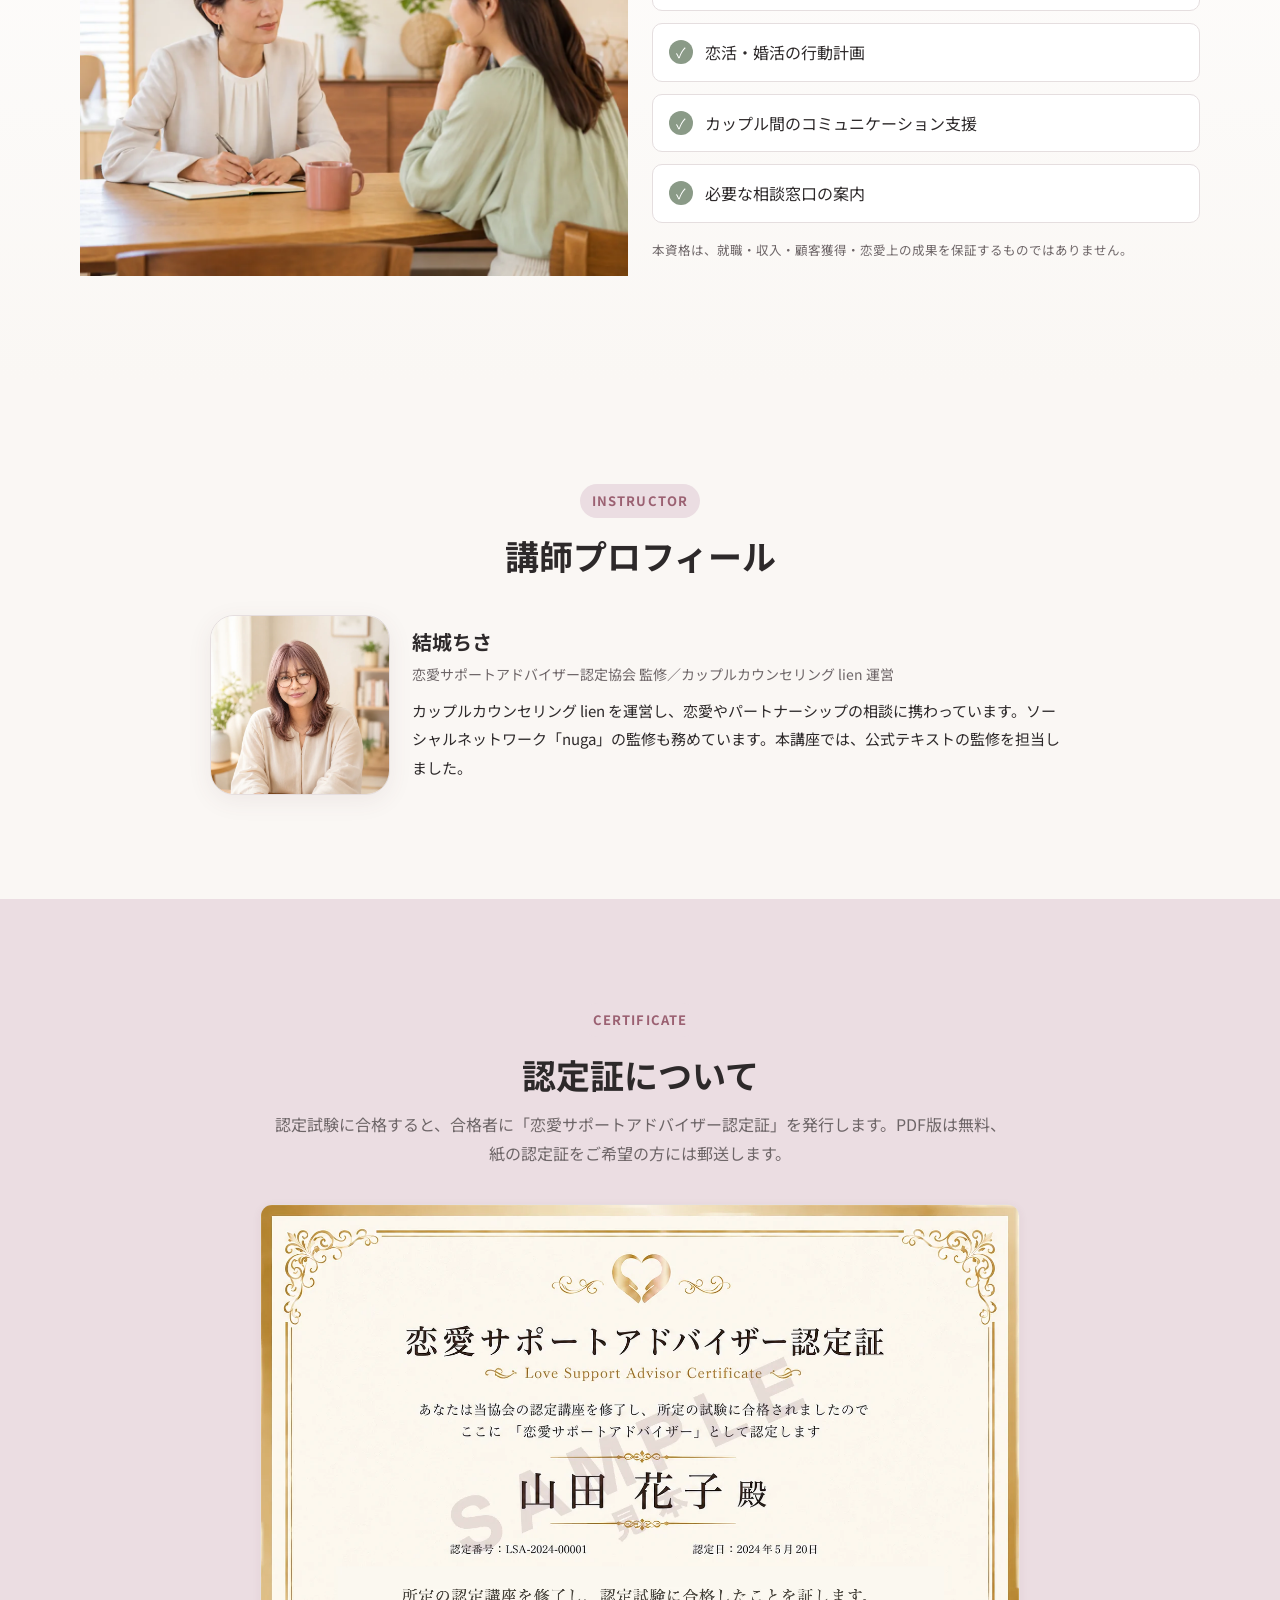
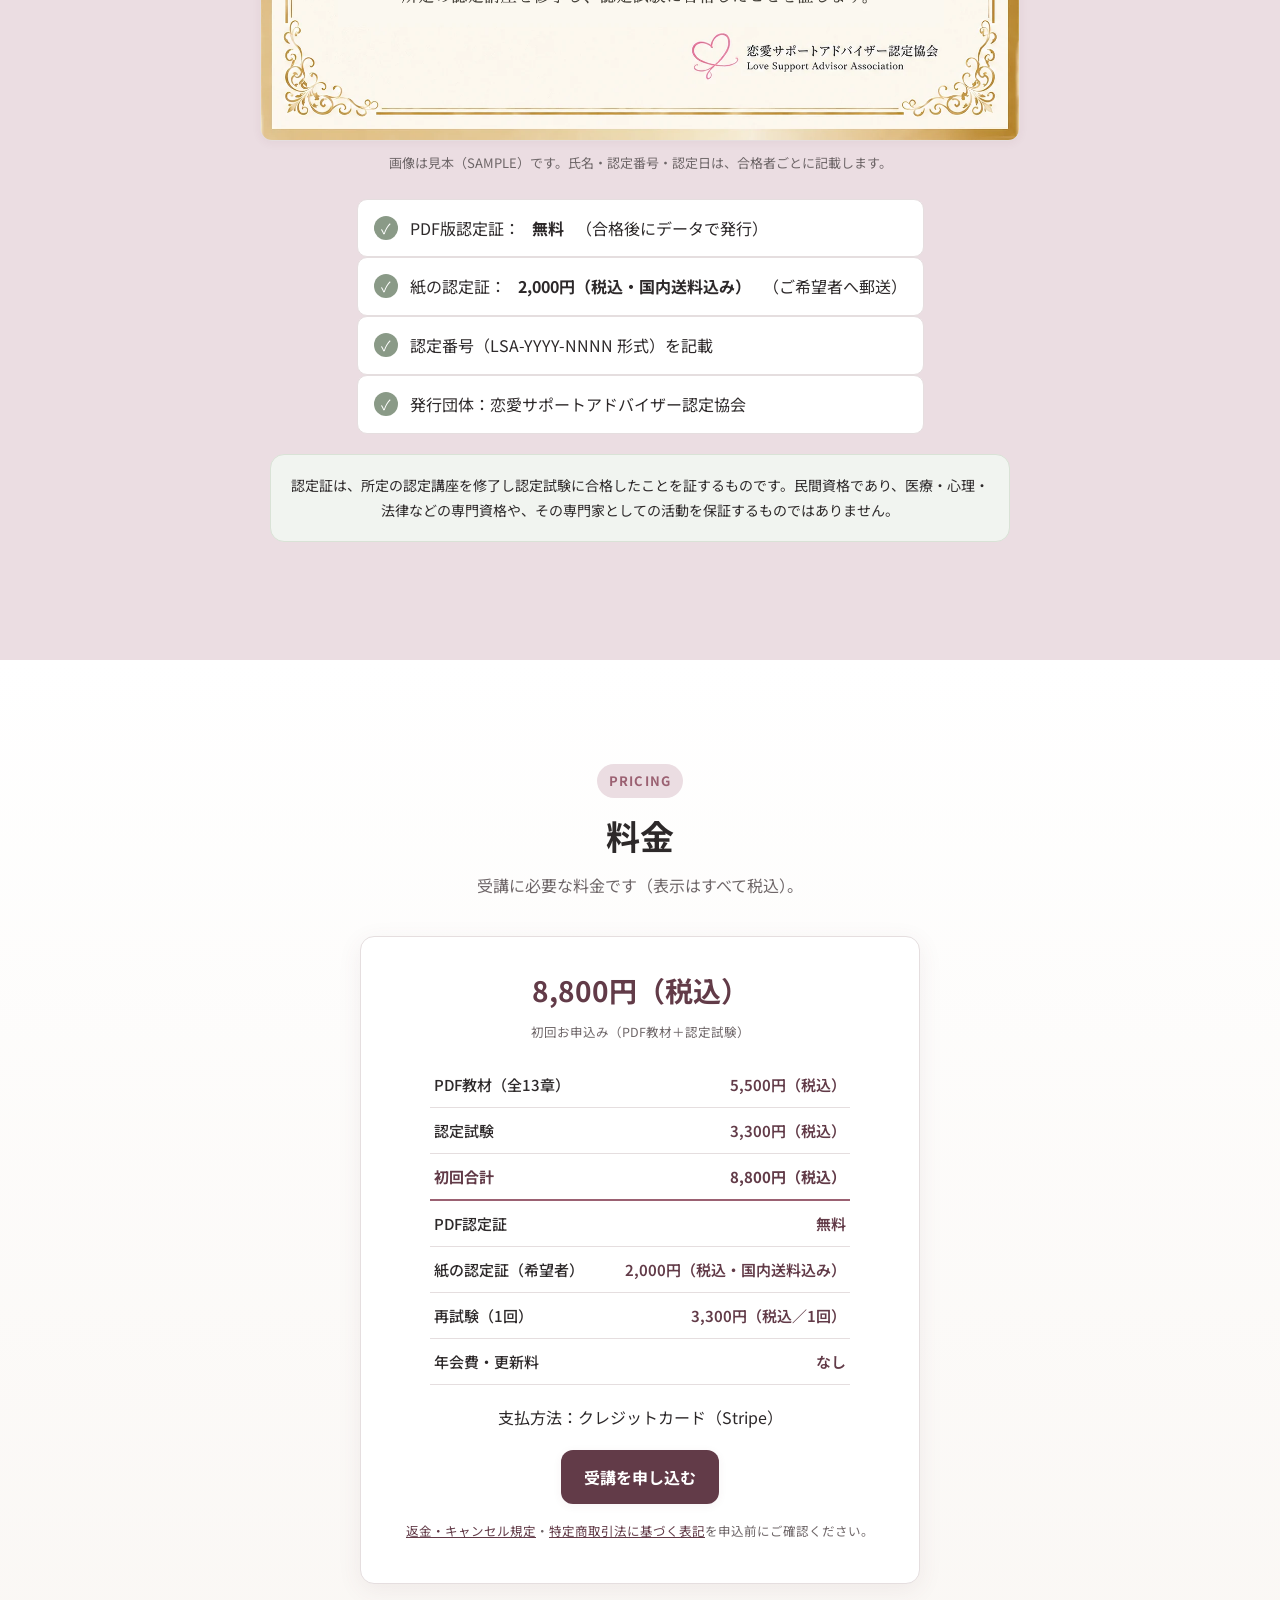
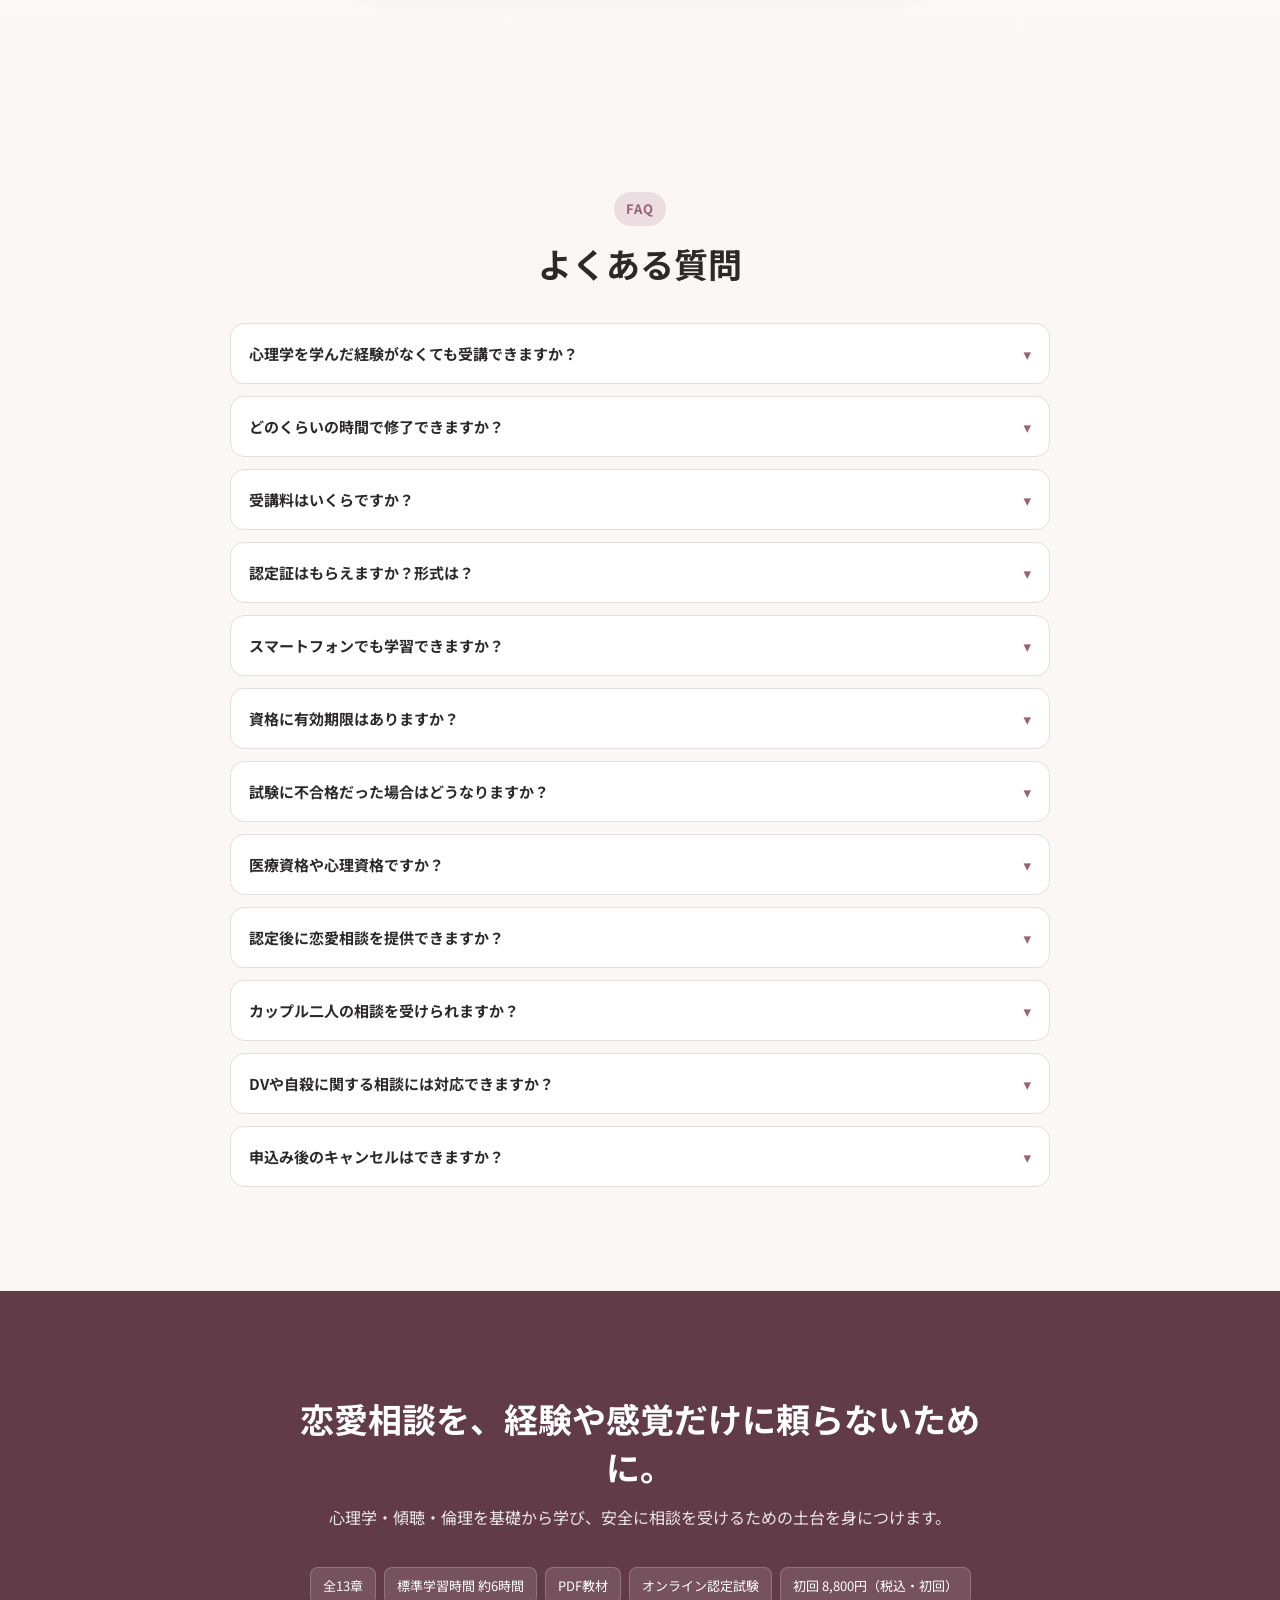
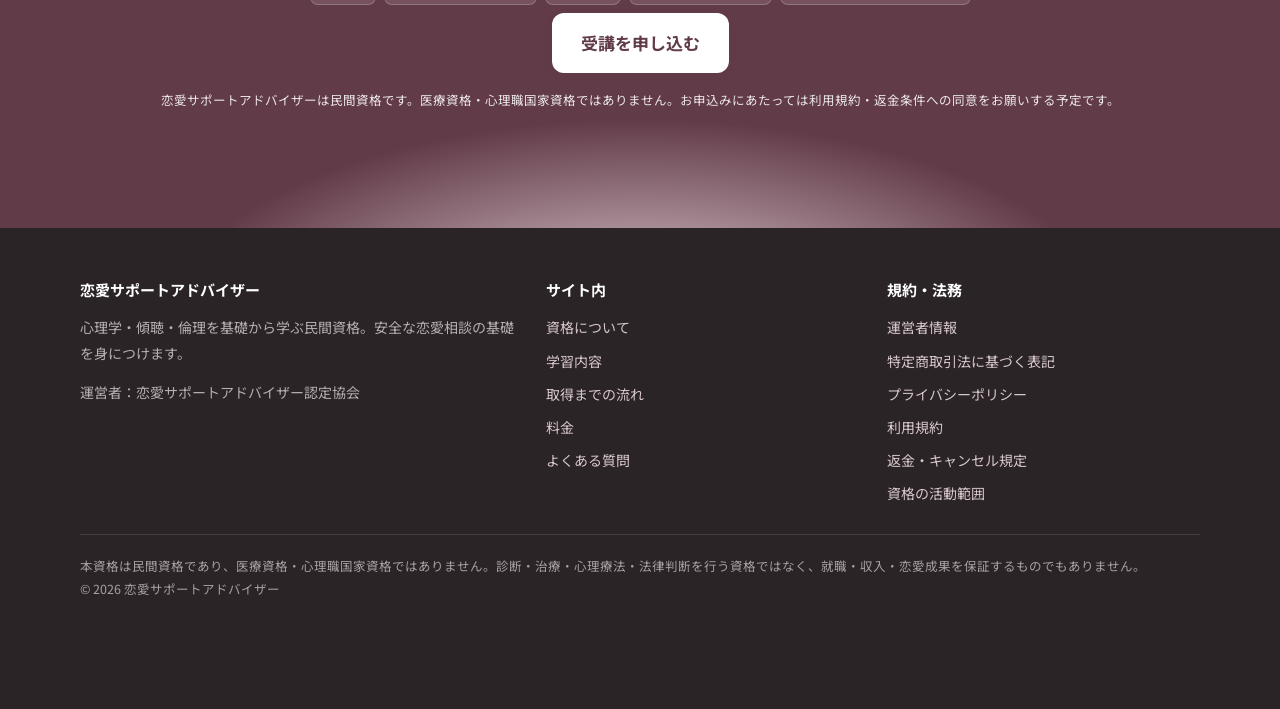
==== commit f78fad2d: "Google アナリティクスを導入し、プライバシーポリシーに利用を明記 Co-Authored-By: Claude Opus 5.5 <noreply@anthropic.com>" ====
--- a/index.html
+++ b/index.html
@@ -24,6 +24,8 @@
 <link rel="stylesheet" href="styles.css">
 <script src="site.config.js"></script>
 <script src="main.js" defer></script>
+<script async src="https://www.googletagmanager.com/gtag/js?id=G-XND8C4W1LB"></script>
+<script>window.dataLayer=window.dataLayer||[];function gtag(){dataLayer.push(arguments);}gtag('js',new Date());gtag('config','G-XND8C4W1LB');</script>
 </head>
 <body class="has-sticky">
 <a class="skip-link" href="#main">本文へスキップ</a>
